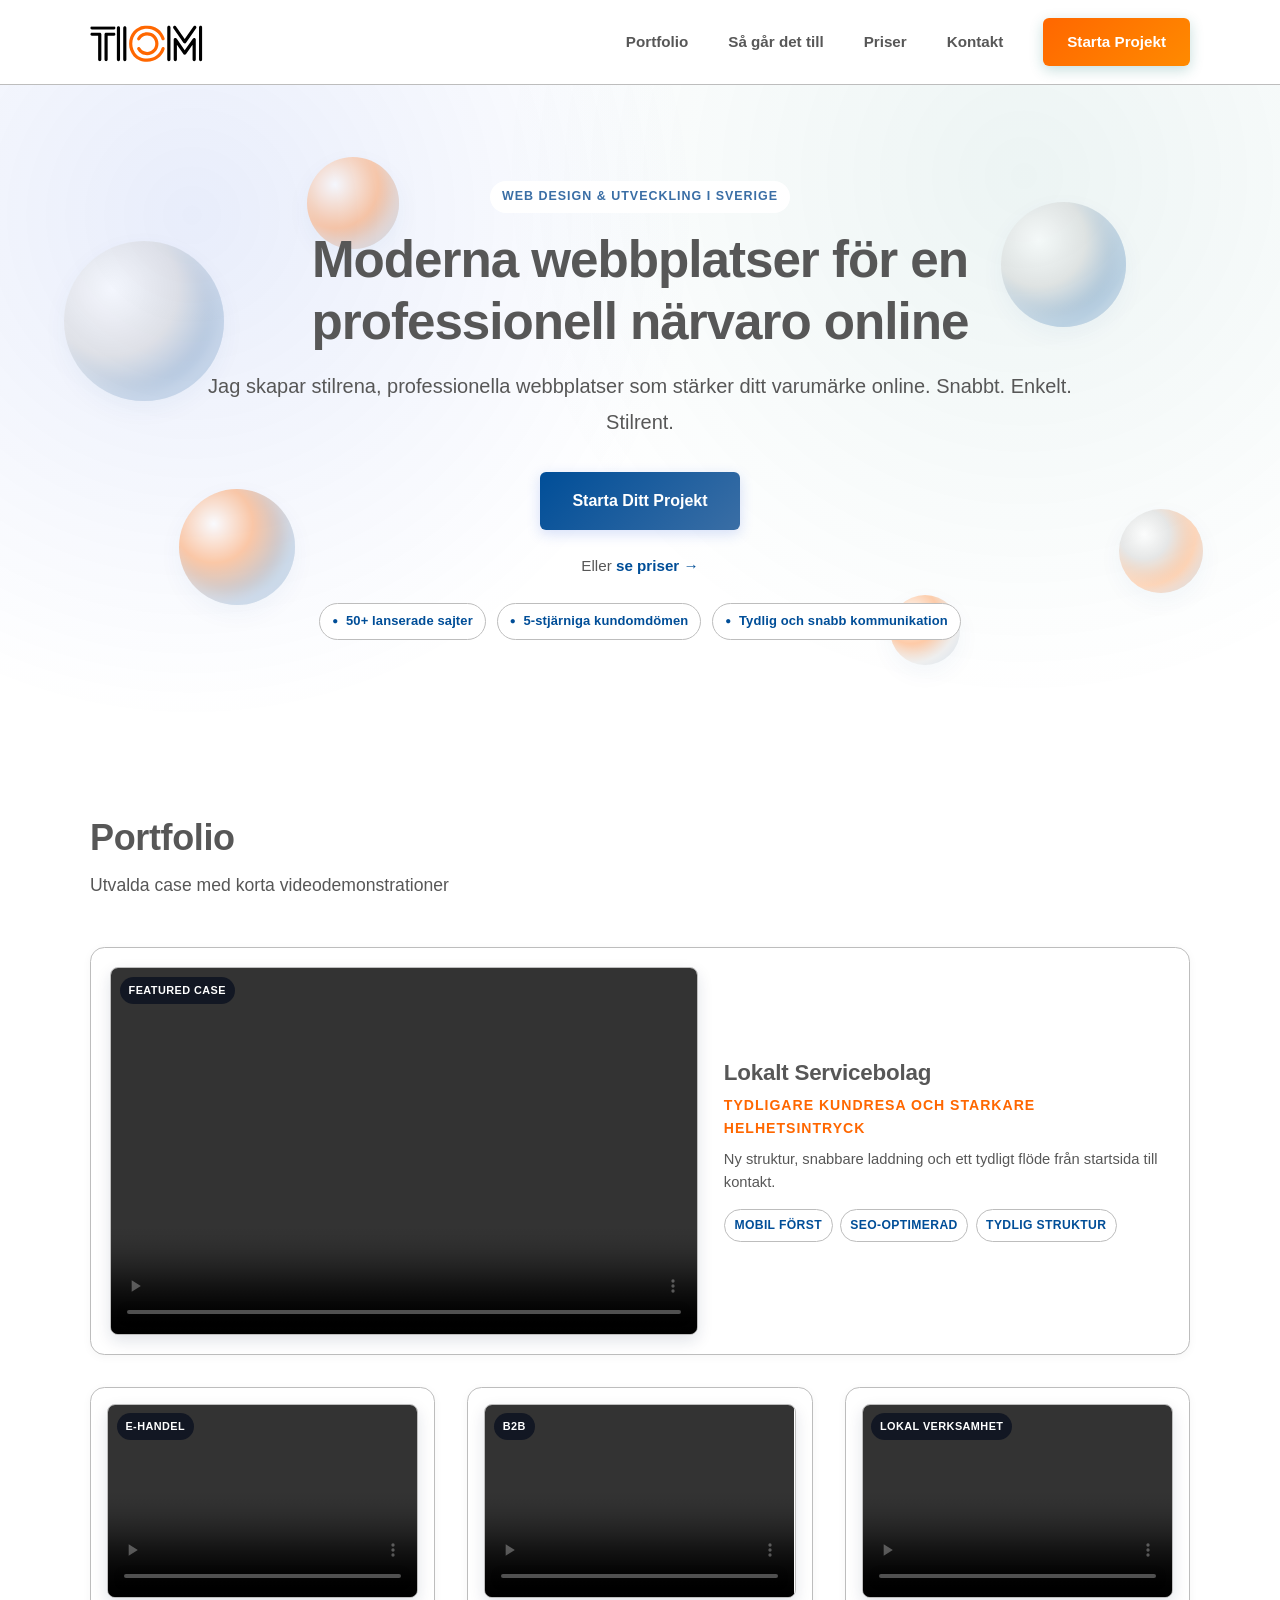
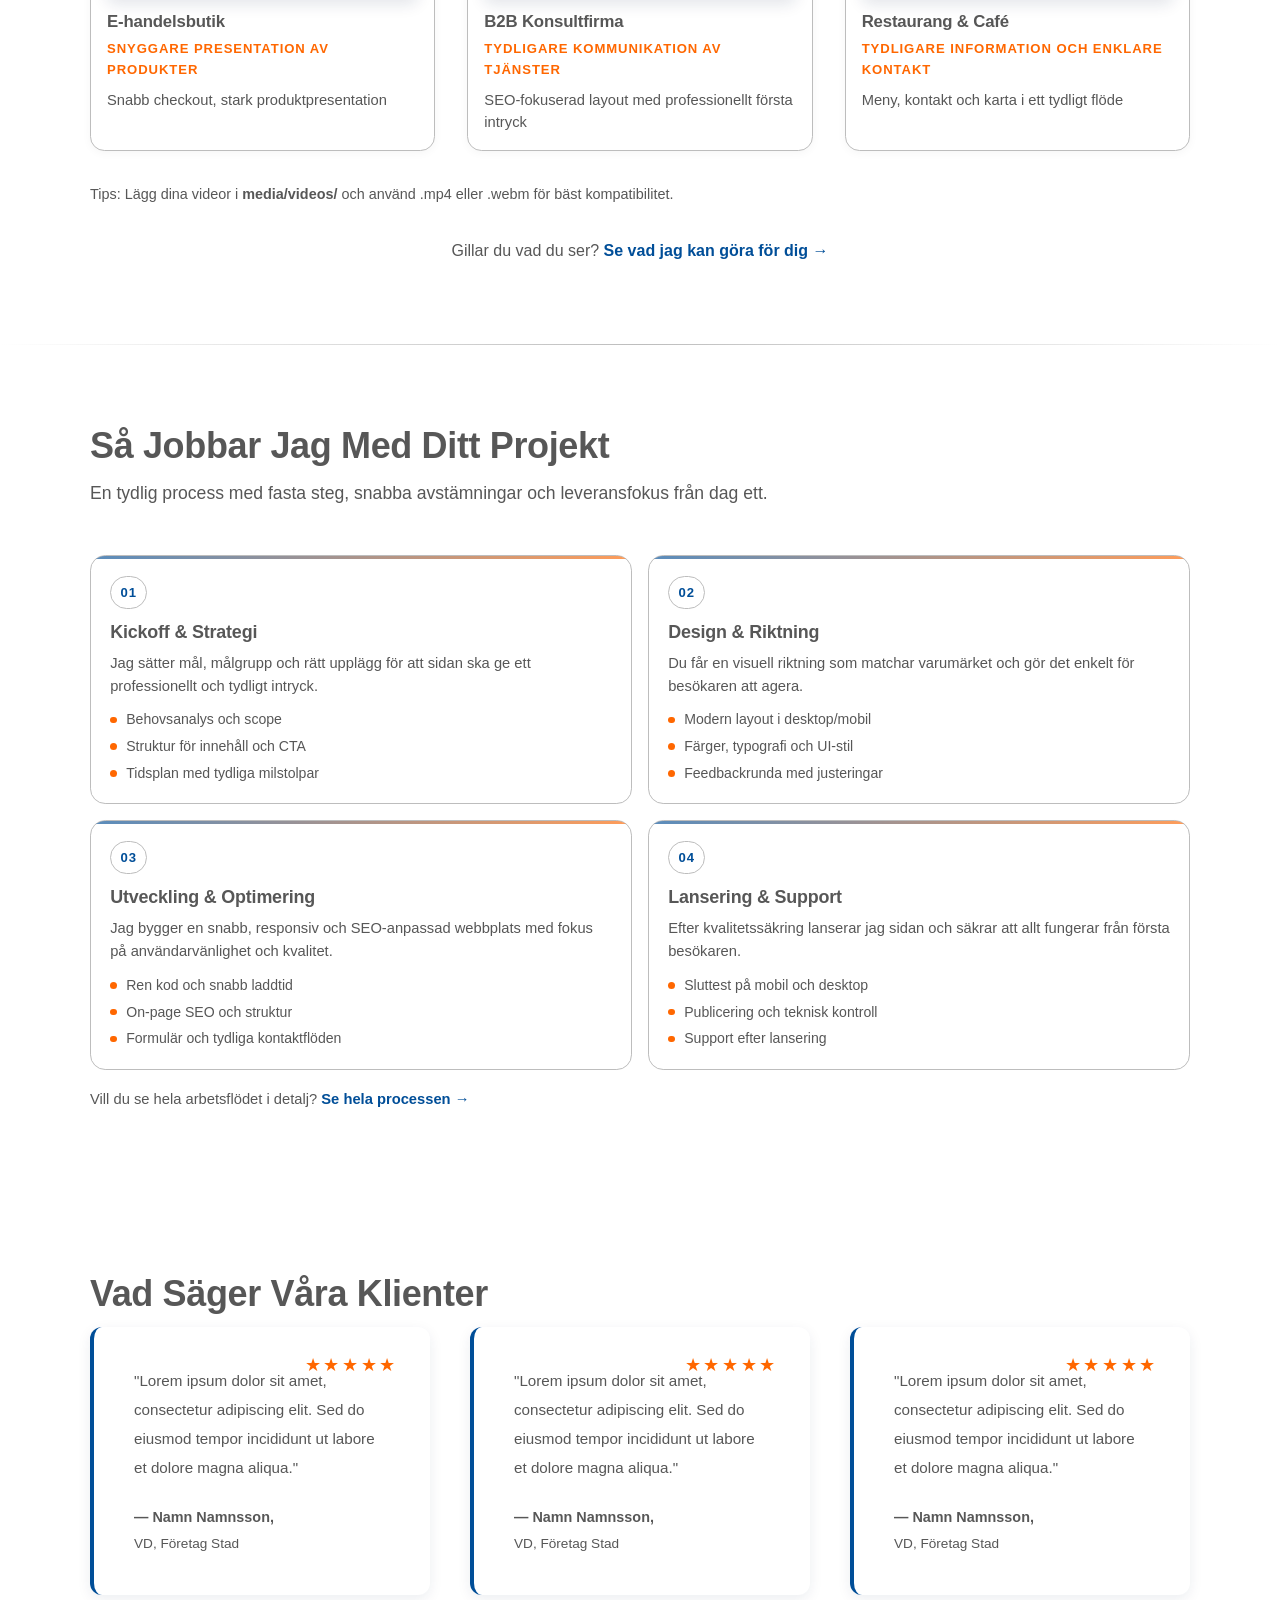
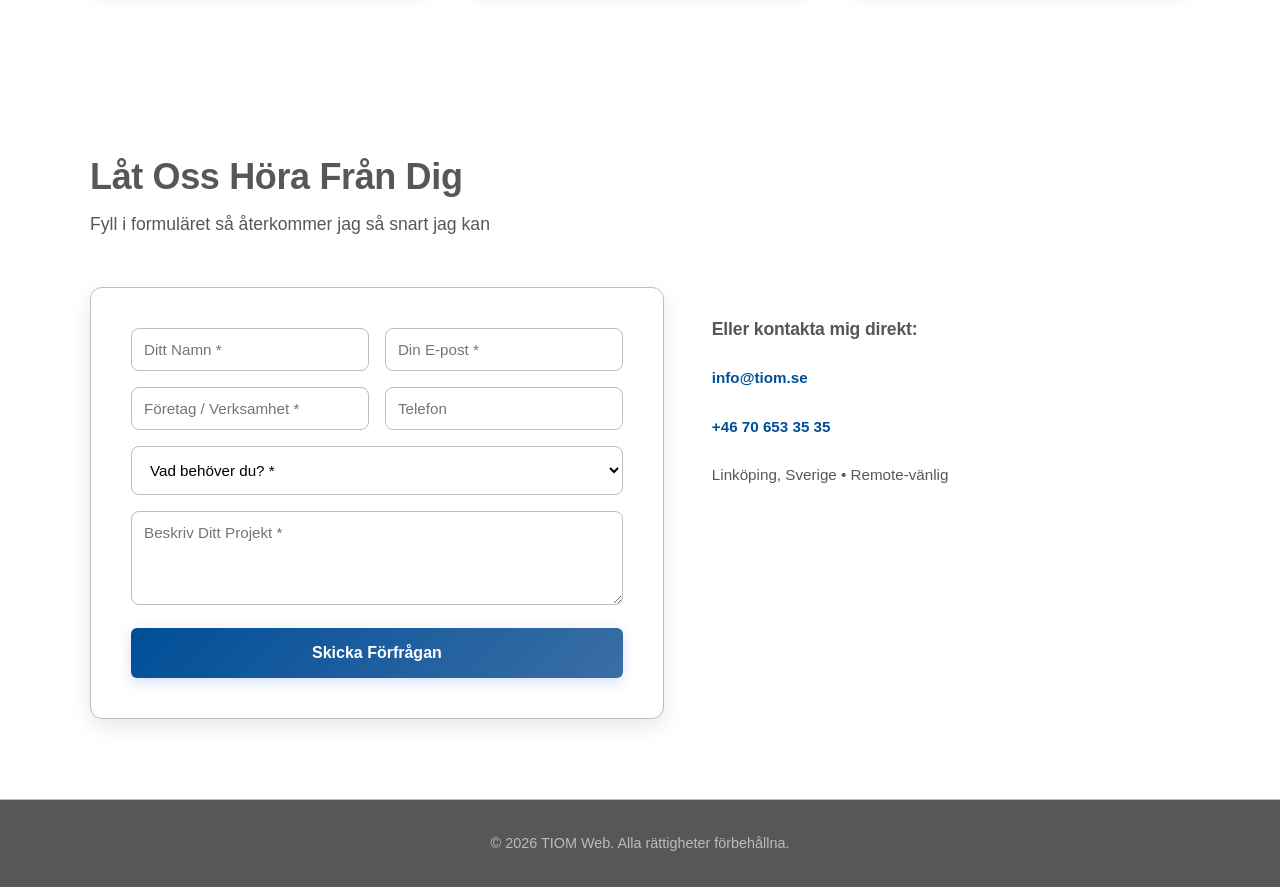
==== index.html @ c9fc3bb8 "Added favicon and bug fix" ====
<!DOCTYPE html>
<html lang="sv">
<head>
    <meta charset="UTF-8">
    <meta name="viewport" content="width=device-width, initial-scale=1.0">
    <meta http-equiv="X-UA-Compatible" content="ie=edge">
    <meta http-equiv="Content-Security-Policy" content="default-src 'self'; script-src 'self' 'unsafe-inline'; style-src 'self' 'unsafe-inline'; img-src 'self' data: https:; font-src 'self' data:; connect-src 'self'; frame-ancestors 'none'; base-uri 'self'; form-action 'self';">
    <meta name="referrer" content="strict-origin-when-cross-origin">
    <meta name="format-detection" content="telephone=no">
    <title>TIOM Webutveckling</title>
    <meta name="description" content="Jag skapar moderna webbplatser som ger ditt företag en snygg och professionell närvaro online. Från design till lansering - snabbt och professionellt.">
    <meta name="theme-color" content="#2563eb">
    <link rel="icon" type="image/png" href="media/images/TIOM Favicon 64x64.png">
    <link rel="stylesheet" href="css/style.css">
</head>
<body>
    <!-- Navigation --> 
    <nav class="navbar">
        <div class="nav-container">
            <a href="index.html" class="nav-logo"><img src="media/images/TIOM Black.svg" alt="TIOM Web - Hem"></a>
            <div class="nav-links">
                <a href="#projects" class="nav-link">Portfolio</a>
                <a href="/process" class="nav-link">Så går det till</a>
                <a href="/pricing" class="nav-link">Priser</a>
                <a href="#contact" class="nav-link">Kontakt</a>
                <a href="#contact" class="nav-cta">Starta Projekt</a>
            </div>
        </div>
    </nav>

    <!-- Hero Section -->
    <section class="hero">
        <div class="hero-bubbles" aria-hidden="true">
            <span class="hero-bubble hero-bubble-1"></span>
            <span class="hero-bubble hero-bubble-2"></span>
            <span class="hero-bubble hero-bubble-3"></span>
            <span class="hero-bubble hero-bubble-4"></span>
            <span class="hero-bubble hero-bubble-5"></span>
            <span class="hero-bubble hero-bubble-6"></span>
        </div>  
        <div class="hero-content">
            <p class="hero-eyebrow">Web Design & Utveckling i Sverige</p>
            <h1 class="hero-title">Moderna webbplatser för en professionell närvaro online</h1>
            <p class="hero-subtitle">Jag skapar stilrena, professionella webbplatser som stärker ditt varumärke online. Snabbt. Enkelt. Stilrent.</p>
            <a href="#contact" class="btn btn-primary btn-large">Starta Ditt Projekt</a>
            <p class="hero-cta-text">Eller <a href="/pricing" class="link-inline">se priser →</a></p>

            <div class="hero-trust" aria-label="Snabba nyckelfördelar">
                <div class="hero-trust-item">
                    <span class="hero-trust-icon" aria-hidden="true">●</span>
                    <span>50+ lanserade sajter</span>
                </div>
                <div class="hero-trust-item">
                    <span class="hero-trust-icon" aria-hidden="true">●</span>
                    <span>5-stjärniga kundomdömen</span>
                </div>
                <div class="hero-trust-item">
                    <span class="hero-trust-icon" aria-hidden="true">●</span>
                    <span>Tydlig och snabb kommunikation</span>
                </div>
            </div>
        </div>
    </section>

    <!-- Projects Section -->
    <section class="projects-section" id="projects">
        <div class="container">
            <h2 class="section-heading">Portfolio</h2>
            <p class="section-lead">Utvalda case med korta videodemonstrationer</p>
            
            <div class="projects-showcase">
                <article class="project-item project-item-featured">
                    <div class="project-media project-media-featured">
                        <video class="project-video" controls muted playsinline preload="metadata" loop>
                            <source src="media/videos/servicebolag-demo.mp4" type="video/mp4" />
                            <source src="media/videos/servicebolag-demo.webm" type="video/webm" />
                            Din webbläsare stöder inte video.
                        </video>
                        <span class="project-tag">Featured case</span>
                    </div>
                    <div class="project-content">
                        <h3>Lokalt Servicebolag</h3>
                        <p class="project-result">Tydligare kundresa och starkare helhetsintryck</p>
                        <p class="project-meta">Ny struktur, snabbare laddning och ett tydligt flöde från startsida till kontakt.</p>
                        <div class="project-metrics">
                            <span>Mobil först</span>
                            <span>SEO-optimerad</span>
                            <span>Tydlig struktur</span>
                        </div>
                    </div>
                </article>

                <article class="project-item">
                    <div class="project-media">
                        <video class="project-video" controls muted playsinline preload="metadata">
                            <source src="media/videos/ehandel-demo.mp4" type="video/mp4" />
                            <source src="media/videos/ehandel-demo.webm" type="video/webm" />
                            Din webbläsare stöder inte video.
                        </video>
                        <span class="project-tag">E-handel</span>
                    </div>
                    <h3>E-handelsbutik</h3>
                    <p class="project-result">Snyggare presentation av produkter</p>
                    <p class="project-meta">Snabb checkout, stark produktpresentation</p>
                </article>

                <article class="project-item">
                    <div class="project-media">
                        <video class="project-video" controls muted playsinline preload="metadata">
                            <source src="media/videos/konsult-demo.mp4" type="video/mp4" />
                            <source src="media/videos/konsult-demo.webm" type="video/webm" />
                            Din webbläsare stöder inte video.
                        </video>
                        <span class="project-tag">B2B</span>
                    </div>
                    <h3>B2B Konsultfirma</h3>
                    <p class="project-result">Tydligare kommunikation av tjänster</p>
                    <p class="project-meta">SEO-fokuserad layout med professionellt första intryck</p>
                </article>

                <article class="project-item">
                    <div class="project-media">
                        <video class="project-video" controls muted playsinline preload="metadata">
                            <source src="media/videos/restaurang-demo.mp4" type="video/mp4" />
                            <source src="media/videos/restaurang-demo.webm" type="video/webm" />
                            Din webbläsare stöder inte video.
                        </video>
                        <span class="project-tag">Lokal verksamhet</span>
                    </div>
                    <h3>Restaurang & Café</h3>
                    <p class="project-result">Tydligare information och enklare kontakt</p>
                    <p class="project-meta">Meny, kontakt och karta i ett tydligt flöde</p>
                </article>
            </div>

            <p class="projects-help">Tips: Lägg dina videor i <strong>media/videos/</strong> och använd .mp4 eller .webm för bäst kompatibilitet.</p>
            
            <p class="projects-cta">Gillar du vad du ser? <a href="#contact" class="link-bold">Se vad jag kan göra för dig →</a></p>
        </div>
    </section>

    <!-- Process Section -->
    <section class="process-section" id="process">
        <div class="container">
            <div class="process-header">
                <h2 class="section-heading">Så Jobbar Jag Med Ditt Projekt</h2>
                <p class="section-lead">En tydlig process med fasta steg, snabba avstämningar och leveransfokus från dag ett.</p>
            </div>

            <div class="process-items">
                <article class="process-item">
                    <div class="process-top">
                        <div class="process-number">01</div>
                    </div>
                    <h3>Kickoff & Strategi</h3>
                    <p>Jag sätter mål, målgrupp och rätt upplägg för att sidan ska ge ett professionellt och tydligt intryck.</p>
                    <ul class="process-list">
                        <li>Behovsanalys och scope</li>
                        <li>Struktur för innehåll och CTA</li>
                        <li>Tidsplan med tydliga milstolpar</li>
                    </ul>
                </article>

                <article class="process-item">
                    <div class="process-top">
                        <div class="process-number">02</div>
                    </div>
                    <h3>Design & Riktning</h3>
                    <p>Du får en visuell riktning som matchar varumärket och gör det enkelt för besökaren att agera.</p>
                    <ul class="process-list">
                        <li>Modern layout i desktop/mobil</li>
                        <li>Färger, typografi och UI-stil</li>
                        <li>Feedbackrunda med justeringar</li>
                    </ul>
                </article>

                <article class="process-item">
                    <div class="process-top">
                        <div class="process-number">03</div>
                    </div>
                    <h3>Utveckling & Optimering</h3>
                    <p>Jag bygger en snabb, responsiv och SEO-anpassad webbplats med fokus på användarvänlighet och kvalitet.</p>
                    <ul class="process-list">
                        <li>Ren kod och snabb laddtid</li>
                        <li>On-page SEO och struktur</li>
                        <li>Formulär och tydliga kontaktflöden</li>
                    </ul>
                </article>

                <article class="process-item">
                    <div class="process-top">
                        <div class="process-number">04</div>
                    </div>
                    <h3>Lansering & Support</h3>
                    <p>Efter kvalitetssäkring lanserar jag sidan och säkrar att allt fungerar från första besökaren.</p>
                    <ul class="process-list">
                        <li>Sluttest på mobil och desktop</li>
                        <li>Publicering och teknisk kontroll</li>
                        <li>Support efter lansering</li>
                    </ul>
                </article>
            </div>

            <p class="process-footnote">Vill du se hela arbetsflödet i detalj? <a href="/process" class="link-inline">Se hela processen →</a></p>
        </div>
    </section>

    <!-- Testimonials Section -->
    <section class="testimonials-section">
        <div class="container">
            <h2 class="section-heading">Vad Säger Våra Klienter</h2>
            
            <div class="testimonials-showcase">
                <blockquote class="testimonial">
                    <p>"Lorem ipsum dolor sit amet, consectetur adipiscing elit. Sed do eiusmod tempor incididunt ut labore et dolore magna aliqua."</p>
                    <footer>— Namn Namnsson, <span>VD, Företag Stad</span></footer>
                </blockquote>

                <blockquote class="testimonial">
                    <p>"Lorem ipsum dolor sit amet, consectetur adipiscing elit. Sed do eiusmod tempor incididunt ut labore et dolore magna aliqua."</p>
                    <footer>— Namn Namnsson, <span>VD, Företag Stad</span></footer>
                </blockquote>

                <blockquote class="testimonial">
                    <p>"Lorem ipsum dolor sit amet, consectetur adipiscing elit. Sed do eiusmod tempor incididunt ut labore et dolore magna aliqua."</p>
                    <footer>— Namn Namnsson, <span>VD, Företag Stad</span></footer>
                </blockquote>
            </div>
        </div>
    </section>

    <!-- Contact Section -->
    <section class="contact-section" id="contact">
        <div class="container">
            <h2 class="section-heading">Låt Oss Höra Från Dig</h2>
            <p class="section-lead">Fyll i formuläret så återkommer jag så snart jag kan</p>
            
            <div class="contact-wrapper">
                <form class="contact-form" id="contact-form">
                    <div class="form-row">
                        <div class="form-group">
                            <input type="text" placeholder="Ditt Namn *" name="name" required>
                        </div>
                        <div class="form-group">
                            <input type="email" placeholder="Din E-post *" name="email" required>
                        </div>
                    </div>
                    
                    <div class="form-row">
                        <div class="form-group">
                            <input type="text" placeholder="Företag / Verksamhet *" name="company" required>
                        </div>
                        <div class="form-group">
                            <input type="tel" placeholder="Telefon" name="phone">
                        </div>
                    </div>
                    
                    <div class="form-group">
                        <select name="project-type" required>
                            <option value="">Vad behöver du? *</option>
                            <option value="ny-webbplats">Ny Webbplats</option>
                            <option value="e-handel">E-handelbutik</option>
                            <option value="omdesign">Omdesign av befintlig site</option>
                            <option value="annat">Annat</option>
                        </select>
                    </div>
                    
                    <div class="form-group">
                        <textarea placeholder="Beskriv Ditt Projekt *" name="message" rows="4" required></textarea>
                    </div>
                    
                    <button type="submit" class="btn btn-primary btn-block">Skicka Förfrågan</button>
                </form>

                <div class="contact-info">
                    <h3>Eller kontakta mig direkt:</h3>
                    <p><a href="mailto:info@tiom.se">info@tiom.se</a></p>
                    <p><a href="tel:+46706533535">+46 70 653 35 35</a></p>
                    <p>Linköping, Sverige • Remote-vänlig</p>
                </div>
            </div>
        </div>
    </section>

    <!-- Footer -->
    <footer class="footer">
        <div class="container">
            <p>&copy; 2026 TIOM Web. Alla rättigheter förbehållna.</p>
        </div>
    </footer>

    <script src="js/script.js"></script>
</body>
</html>
---- css/style.css ----
/* ========================================
   TIOM Web - Stylesheet
   ======================================== */

:root {
    --color-primary: #004e98;
    --color-primary-dark: #3a6ea5;
    --color-accent: #ff6700;
    --color-text-dark: #575757;
    --color-text-light: #575757;
    --color-white: #ffffff;
    --color-bg: #ffffff;
    --color-bg-soft: #ffffff;
    --color-border: #bdbdbd;
    --font-family: Inter, -apple-system, BlinkMacSystemFont, 'Segoe UI', Roboto, sans-serif;
}

* {
    margin: 0;
    padding: 0;
    box-sizing: border-box;
}

html {
    scroll-behavior: smooth;
}

body {
    font-family: var(--font-family);
    font-size: 16px;
    line-height: 1.6;
    color: var(--color-text-dark);
    background: var(--color-bg-soft);
}

/* ========================================
   TYPOGRAPHY
   ======================================== */

h1, h2, h3, h4, h5, h6 {
    font-weight: 700;
    line-height: 1.2;
    letter-spacing: -0.01em;
}

h1 {
    font-size: clamp(2rem, 4vw, 3.5rem);
    margin-bottom: 1.25rem;
}

h2 {
    font-size: clamp(1.75rem, 3vw, 2.25rem);
}

p {
    color: var(--color-text-light);
}

a {
    color: var(--color-primary);
    text-decoration: none;
    transition: all 0.2s ease;
}

a:hover {
    text-decoration: underline;
}

.link-inline {
    color: var(--color-primary);
    font-weight: 700;
    display: inline;
    position: relative;
    padding-bottom: 2px;
}

.link-inline::after {
    content: '';
    position: absolute;
    bottom: 0;
    left: 0;
    width: 0;
    height: 2px;
    background: var(--color-primary);
    transition: width 0.3s ease;
}

.link-inline:hover::after {
    width: 100%;
}

.link-bold {
    font-weight: 800;
    color: var(--color-primary);
}

.link-bold:hover {
    color: var(--color-primary-dark);
}

/* ========================================
   LAYOUT
   ======================================== */

.container {
    width: min(1100px, 90%);
    margin: 0 auto;
}

section {
    padding: 5rem 0;
}

.section-heading {
    font-size: 2.25rem;
    margin-bottom: 0.75rem;
    color: var(--color-text-dark);
    position: relative;
    display: inline-block;
}

.section-heading::after {
    content: none;
}

.section-lead {
    font-size: 1.1rem;
    color: var(--color-text-light);
    margin-bottom: 3rem;
}

/* ========================================
   NAVBAR
   ======================================== */

.navbar {
    position: sticky;
    top: 0;
    z-index: 1000;
    background: rgba(255, 255, 255, 0.9);
    backdrop-filter: blur(8px);
    border-bottom: 1px solid var(--color-border);
    padding: 1.1rem 0;
    transition: padding 0.28s ease, box-shadow 0.28s ease, background-color 0.28s ease;
}

.nav-container {
    width: min(1100px, 90%);
    margin: 0 auto;
    display: flex;
    justify-content: space-between;
    align-items: center;
}

.nav-logo {
    display: flex;
    align-items: center;
    height: 2.5rem;
    transition: height 0.28s ease;
}

.nav-logo img {
    height: 100%;
    width: auto;
    max-width: 150px;
    object-fit: contain;
}

.nav-links {
    display: flex;
    gap: 2.5rem;
    align-items: center;
    transition: gap 0.28s ease;
}

.nav-link {
    font-size: 0.95rem;
    font-weight: 600;
    color: var(--color-text-dark);
    transition: color 0.2s ease, font-size 0.28s ease;
}

.nav-link:hover {
    color: var(--color-primary);
}

.nav-link.is-active {
    color: var(--color-primary);
    font-weight: 700;
}

.nav-cta {
    background: linear-gradient(135deg, #ff6700 0%, #ff8a00 100%);
    color: var(--color-white);
    padding: 0.75rem 1.5rem;
    border-radius: 0.375rem;
    font-weight: 700;
    font-size: 0.95rem;
    box-shadow: 0 4px 14px rgba(15, 118, 110, 0.24);
    transition: all 0.3s cubic-bezier(0.34, 1.56, 0.64, 1);
}

.navbar.is-compact {
    padding: 0.58rem 0;
    background: rgba(255, 255, 255, 0.95);
    box-shadow: 0 8px 24px rgba(0, 78, 152, 0.1);
}

.navbar.is-compact .nav-logo {
    height: 2rem;
}

.navbar.is-compact .nav-logo img {
    height: 100%;
}

.navbar.is-compact .nav-links {
    gap: 1.6rem;
}

.navbar.is-compact .nav-link {
    font-size: 0.9rem;
}

.navbar.is-compact .nav-cta {
    padding: 0.62rem 1.2rem;
    font-size: 0.88rem;
}

.nav-cta:hover {
    background: linear-gradient(135deg, #e85d00 0%, #ff6700 100%);
    transform: translateY(-2px);
    box-shadow: 0 8px 22px rgba(15, 118, 110, 0.35);
    color: var(--color-white);
}

@media (max-width: 768px) {
    .nav-links {
        display: none;
    }
}

/* ========================================
   BUTTONS - STRONG & CONVERTING
   ======================================== */

.btn {
    display: inline-block;
    padding: 1rem 2rem;
    border-radius: 0.375rem;
    font-weight: 700;
    font-size: 1rem;
    text-align: center;
    border: none;
    cursor: pointer;
    transition: all 0.3s cubic-bezier(0.34, 1.56, 0.64, 1);
    text-decoration: none;
    box-shadow: 0 4px 14px rgba(29, 78, 216, 0.18);
}

.btn-primary {
    background: linear-gradient(135deg, #004e98 0%, #3a6ea5 100%);
    color: var(--color-white);
}

.btn-primary:hover {
    background: linear-gradient(135deg, #3a6ea5 0%, #3a6ea5 100%);
    box-shadow: 0 10px 26px rgba(29, 78, 216, 0.3);
    transform: translateY(-2px);
    text-decoration: none;
}

.btn-block {
    width: 100%;
    display: block;
}

/* ========================================
   HERO
   ======================================== */

/* ========================================
   HERO SECTION - STRONGER VISUAL
   ======================================== */

.hero {
    padding: 6rem 0;
    text-align: center;
    background:
        radial-gradient(circle at 15% 20%, rgba(29, 78, 216, 0.1) 0%, transparent 42%),
        radial-gradient(circle at 80% 14%, rgba(15, 118, 110, 0.08) 0%, transparent 45%),
        linear-gradient(180deg, #ffffff 0%, #ffffff 100%);
    position: relative;
    overflow: hidden;
    isolation: isolate;
}

.hero::before {
    content: '';
    position: absolute;
    inset: 0;
    background-image:
        radial-gradient(rgba(29, 78, 216, 0.13) 0.7px, transparent 0.7px),
        radial-gradient(rgba(15, 118, 110, 0.08) 0.7px, transparent 0.7px);
    background-size: 28px 28px, 34px 34px;
    background-position: 0 0, 14px 18px;
    mask-image: radial-gradient(circle at 50% 34%, black 0%, transparent 80%);
    opacity: 0.2;
    pointer-events: none;
    z-index: -2;
}

.hero-bubbles {
    position: absolute;
    inset: 0;
    pointer-events: none;
    z-index: -1;
    will-change: transform, opacity;
    transform: translate3d(0, 0, 0);
    transition: transform 0.18s linear, opacity 0.18s linear;
}

.bubble-zone {
    position: relative;
    overflow: hidden;
    isolation: isolate;
}

.bubble-zone > .container {
    position: relative;
    z-index: 1;
}

.bubble-zone .hero-bubbles {
    z-index: 0;
}

.bubble-zone .hero-bubble {
    opacity: 0.24;
}

.bubble-zone .hero-bubble-1 {
    width: 92px;
    height: 92px;
    left: 7%;
    top: 14%;
}

.bubble-zone .hero-bubble-2 {
    width: 62px;
    height: 62px;
    left: 24%;
    top: 9%;
}

.bubble-zone .hero-bubble-3 {
    width: 88px;
    height: 88px;
    right: 9%;
    top: 16%;
}

.bubble-zone .hero-bubble-4 {
    width: 58px;
    height: 58px;
    right: 21%;
    top: 44%;
    bottom: auto;
}

.bubble-zone .hero-bubble-5 {
    display: none;
}

.bubble-zone .hero-bubble-6 {
    width: 60px;
    height: 60px;
    right: 6%;
    top: 58%;
    bottom: auto;
}

.hero-bubble {
    position: absolute;
    border-radius: 999px;
    opacity: 0.34;
    filter: blur(0.2px);
    box-shadow: inset -9px -10px 14px rgba(255, 255, 255, 0.35), 0 8px 24px rgba(0, 78, 152, 0.14);
}

.hero-bubble-1 {
    width: 160px;
    height: 160px;
    left: 5%;
    top: 24%;
    background: radial-gradient(circle at 30% 30%, #ffffff 0%, #bdbdbd 42%, #3a6ea5 70%, #004e98 100%);
    animation: heroBubbleFloatA 18s ease-in-out infinite;
    animation-delay: -2s;
}

.hero-bubble-2 {
    width: 92px;
    height: 92px;
    left: 24%;
    top: 11%;
    background: radial-gradient(circle at 30% 30%, #ffffff 0%, #ff6700 48%, #3a6ea5 100%);
    animation: heroBubbleFloatB 13s ease-in-out infinite alternate;
    animation-delay: -6s;
}

.hero-bubble-3 {
    width: 125px;
    height: 125px;
    right: 12%;
    top: 18%;
    background: radial-gradient(circle at 30% 30%, #ffffff 0%, #bdbdbd 38%, #004e98 72%, #3a6ea5 100%);
    animation: heroBubbleFloatC 16s ease-in-out infinite;
    animation-delay: -4s;
}

.hero-bubble-4 {
    width: 70px;
    height: 70px;
    right: 25%;
    bottom: 11%;
    background: radial-gradient(circle at 30% 30%, #ffffff 0%, #ff6700 40%, #bdbdbd 68%, #3a6ea5 100%);
    animation: heroBubbleFloatD 15s ease-in-out infinite;
    animation-delay: -9s;
}

.hero-bubble-5 {
    width: 116px;
    height: 116px;
    left: 14%;
    top: 62%;
    background: radial-gradient(circle at 30% 30%, #ffffff 0%, #ff6700 34%, #3a6ea5 72%, #004e98 100%);
    animation: heroBubbleFloatC 17s ease-in-out infinite;
    animation-delay: -7s;
}

.hero-bubble-6 {
    width: 84px;
    height: 84px;
    right: 6%;
    bottom: 22%;
    background: radial-gradient(circle at 30% 30%, #ffffff 0%, #bdbdbd 30%, #ff6700 62%, #3a6ea5 100%);
    animation: heroBubbleFloatB 14s ease-in-out infinite;
    animation-delay: -11s;
}

@keyframes heroBubbleFloatA {
    0% { transform: translate3d(0, 0, 0) scale(1); }
    33% { transform: translate3d(20px, -14px, 0) scale(1.05); }
    66% { transform: translate3d(-10px, 10px, 0) scale(0.97); }
    100% { transform: translate3d(0, 0, 0) scale(1); }
}

@keyframes heroBubbleFloatB {
    0% { transform: translate3d(0, 0, 0) scale(1); }
    25% { transform: translate3d(-12px, 8px, 0) scale(1.04); }
    75% { transform: translate3d(14px, -12px, 0) scale(0.96); }
    100% { transform: translate3d(-4px, 6px, 0) scale(1.02); }
}

@keyframes heroBubbleFloatC {
    0% { transform: translate3d(0, 0, 0) scale(1); }
    40% { transform: translate3d(-18px, -10px, 0) scale(1.04); }
    70% { transform: translate3d(9px, 14px, 0) scale(0.98); }
    100% { transform: translate3d(0, 0, 0) scale(1); }
}

@keyframes heroBubbleFloatD {
    0% { transform: translate3d(0, 0, 0) scale(1); }
    35% { transform: translate3d(8px, -16px, 0) scale(1.06); }
    65% { transform: translate3d(-12px, 10px, 0) scale(0.95); }
    100% { transform: translate3d(0, 0, 0) scale(1); }
}

@media (prefers-reduced-motion: reduce) {
    .hero-bubble {
        animation: none;
    }
}

.hero-eyebrow {
    display: inline-block;
    margin-bottom: 1rem;
    background: #ffffff;
    color: #3a6ea5;
    font-weight: 700;
    font-size: 0.78rem;
    text-transform: uppercase;
    letter-spacing: 0.08em;
    padding: 0.4rem 0.75rem;
    border-radius: 999px;
}

.hero-content {
    width: min(900px, 90%);
    margin: 0 auto;
    position: relative;
    z-index: 1;
}

.hero-title {
    color: var(--color-text-dark);
    margin-bottom: 1rem;
    font-weight: 800;
    letter-spacing: -0.02em;
}

.hero-subtitle {
    font-size: 1.25rem;
    color: var(--color-text-light);
    margin-bottom: 2rem;
    line-height: 1.8;
}

.hero-cta-text {
    margin-top: 1.5rem;
    font-size: 0.95rem;
    color: var(--color-text-light);
}

.hero-trust {
    margin-top: 1.55rem;
    display: flex;
    justify-content: center;
    flex-wrap: wrap;
    gap: 0.7rem;
}

.hero-trust-item {
    display: inline-flex;
    align-items: center;
    gap: 0.48rem;
    background: #ffffff;
    border: 1px solid #bdbdbd;
    color: #004e98;
    font-size: 0.81rem;
    font-weight: 600;
    letter-spacing: 0.01em;
    padding: 0.44rem 0.74rem;
    border-radius: 999px;
}

.hero-trust-icon {
    color: #004e98;
    font-size: 0.62rem;
    line-height: 1;
}

/* ========================================
   STATS SECTION - CREDIBILITY
   ======================================== */

.stats-section {
    padding: 2.4rem 0;
    background: #ffffff;
    border-top: 1px solid var(--color-border);
    border-bottom: 1px solid var(--color-border);
}

.stats-grid {
    display: grid;
    grid-template-columns: repeat(4, minmax(0, 1fr));
    gap: 0.9rem;
}

.stat-item {
    padding: 1.1rem 1rem 1rem;
    border-radius: 0.75rem;
    border: 1px solid #bdbdbd;
    background: #ffffff;
    text-align: left;
    transition: all 0.25s ease;
    box-shadow: 0 2px 8px rgba(11, 18, 32, 0.04);
}

.stat-item:hover {
    transform: translateY(-2px);
    border-color: #bdbdbd;
    box-shadow: 0 8px 20px rgba(17, 36, 74, 0.08);
}

.stat-kicker {
    font-size: 0.72rem;
    text-transform: uppercase;
    letter-spacing: 0.08em;
    font-weight: 700;
    color: #575757;
    margin-bottom: 0.45rem;
}

.stat-number {
    font-size: 2.3rem;
    font-weight: 800;
    color: var(--color-primary);
    margin-bottom: 0.25rem;
    line-height: 1;
}

.stat-label {
    font-size: 0.85rem;
    color: var(--color-text-light);
    font-weight: 500;
    line-height: 1.45;
}

/* ========================================
   PROJECTS SHOWCASE - VISUAL IMPACT
   ======================================== */

.projects-section {
    padding: 5rem 0;
    background: var(--color-bg-soft);
}

.projects-showcase {
    display: grid;
    grid-template-columns: repeat(3, minmax(0, 1fr));
    gap: 2rem;
    margin-bottom: 2rem;
}

.project-item {
    text-align: left;
    transition: all 0.3s ease;
    padding: 1rem;
    border-radius: 0.9rem;
    background: var(--color-white);
    border: 1px solid var(--color-border);
    box-shadow: 0 2px 10px rgba(11, 18, 32, 0.04);
}

.project-item-featured {
    grid-column: 1 / -1;
    display: grid;
    grid-template-columns: 1.3fr 1fr;
    gap: 1.2rem;
    align-items: center;
    padding: 1.2rem;
}

.project-item:hover {
    transform: translateY(-6px);
    border-color: var(--color-primary);
    box-shadow: 0 12px 30px rgba(17, 36, 74, 0.14);
}

.project-media {
    position: relative;
    margin-bottom: 0.85rem;
}

.project-media-featured {
    margin-bottom: 0;
}

.project-video {
    display: block;
    width: 100%;
    aspect-ratio: 16 / 10;
    object-fit: cover;
    background: #ffffff;
    border-radius: 0.5rem;
    border: 1px solid #bdbdbd;
    box-shadow: 0 6px 16px rgba(17, 36, 74, 0.12);
    transition: all 0.3s ease;
}

.project-item:hover .project-video {
    box-shadow: 0 12px 26px rgba(17, 36, 74, 0.2);
}

.project-content {
    padding: 0.2rem 0.2rem 0.2rem 0.4rem;
}

.project-tag {
    position: absolute;
    top: 0.6rem;
    left: 0.6rem;
    background: rgba(11, 18, 32, 0.82);
    color: #ffffff;
    font-size: 0.68rem;
    letter-spacing: 0.04em;
    text-transform: uppercase;
    font-weight: 700;
    padding: 0.3rem 0.55rem;
    border-radius: 999px;
}

.project-item h3 {
    font-size: 1.05rem;
    margin-bottom: 0.35rem;
    color: var(--color-text-dark);
}

.project-item-featured h3 {
    font-size: 1.4rem;
    margin-bottom: 0.45rem;
}

.project-result {
    color: #ff6700;
    font-size: 0.82rem;
    font-weight: 700;
    text-transform: uppercase;
    letter-spacing: 0.07em;
    margin-bottom: 0.55rem;
}

.project-item-featured .project-result {
    font-size: 0.88rem;
}

.project-meta {
    color: var(--color-text-light);
    font-size: 0.92rem;
    line-height: 1.55;
}

.project-metrics {
    margin-top: 0.95rem;
    display: flex;
    flex-wrap: wrap;
    gap: 0.45rem;
}

.project-metrics span {
    font-size: 0.76rem;
    font-weight: 700;
    letter-spacing: 0.03em;
    text-transform: uppercase;
    color: #004e98;
    background: #ffffff;
    border: 1px solid #bdbdbd;
    border-radius: 999px;
    padding: 0.35rem 0.6rem;
}

.projects-help {
    margin-top: 1rem;
    font-size: 0.9rem;
    color: var(--color-text-light);
}

.projects-cta {
    text-align: center;
    color: var(--color-text-light);
    margin-top: 2rem;
}

/* ========================================
   PRICING PAGE
   ======================================== */

.pricing-hero {
    padding: 5rem 0 2.5rem;
    background: linear-gradient(180deg, #ffffff 0%, #ffffff 100%);
    position: relative;
    overflow: hidden;
    isolation: isolate;
}

.pricing-hero-content {
    max-width: 760px;
}

.pricing-note {
    margin-top: 0.9rem;
    font-size: 0.88rem;
    color: #575757;
}

.pricing-section {
    padding: 3rem 0 4rem;
    background: var(--color-bg-soft);
}

.pricing-grid {
    display: grid;
    grid-template-columns: repeat(3, minmax(0, 1fr));
    gap: 1rem;
}

.pricing-clarity {
    margin-top: 1.2rem;
    padding: 1.15rem 1.2rem;
    border: 1px solid #bdbdbd;
    border-left: 4px solid #ff6700;
    border-radius: 0.95rem;
    background: #ffffff;
    box-shadow: 0 8px 22px rgba(0, 78, 152, 0.08);
    transition: transform 0.25s ease, box-shadow 0.25s ease;
}

.pricing-clarity:hover {
    transform: translateY(-2px);
    box-shadow: 0 14px 28px rgba(0, 78, 152, 0.12);
}

.pricing-clarity-tags {
    display: flex;
    flex-wrap: wrap;
    gap: 0.45rem;
    margin-bottom: 0.55rem;
}

.pricing-clarity-tags span {
    font-size: 0.74rem;
    font-weight: 700;
    letter-spacing: 0.06em;
    text-transform: uppercase;
    color: #004e98;
    background: #ffffff;
    border: 1px solid #bdbdbd;
    border-radius: 999px;
    padding: 0.26rem 0.52rem;
}

.pricing-clarity h2 {
    font-size: 1.08rem;
    color: var(--color-text-dark);
    margin-bottom: 0.48rem;
    line-height: 1.35;
}

.pricing-clarity p {
    font-size: 0.92rem;
    line-height: 1.62;
    color: var(--color-text-light);
}

.pricing-clarity p + p {
    margin-top: 0.52rem;
}

.hosting-offer {
    margin-top: 0.9rem;
    padding: 1.05rem 1.15rem;
    border: 1px solid #bdbdbd;
    border-radius: 0.95rem;
    background: #ffffff;
    box-shadow: 0 6px 18px rgba(0, 78, 152, 0.07);
}

.hosting-offer-top {
    display: flex;
    justify-content: space-between;
    align-items: center;
    gap: 0.6rem;
    margin-bottom: 0.45rem;
}

.hosting-offer h2 {
    font-size: 1.06rem;
    color: var(--color-text-dark);
    margin-bottom: 0.45rem;
}

.hosting-offer p {
    font-size: 0.9rem;
    line-height: 1.6;
    color: var(--color-text-light);
}

.hosting-list {
    margin-top: 0.55rem;
    list-style: none;
    display: grid;
    gap: 0.35rem;
}

.hosting-list li {
    position: relative;
    padding-left: 1rem;
    font-size: 0.88rem;
    color: var(--color-text-light);
}

.hosting-list li::before {
    content: '';
    position: absolute;
    left: 0;
    top: 0.42rem;
    width: 0.42rem;
    height: 0.42rem;
    border-radius: 999px;
    background: #ff6700;
}

.template-offer-section {
    padding: 2.3rem 0 1rem;
    background: #ffffff;
}

.template-offer-grid {
    display: grid;
    grid-template-columns: 1.05fr 1fr;
    gap: 1rem;
    align-items: stretch;
}

.template-offer-card {
    background: linear-gradient(180deg, #ffffff 0%, #ffffff 100%);
    border: 1px solid #bdbdbd;
    border-radius: 0.9rem;
    padding: 1.25rem;
    box-shadow: 0 4px 14px rgba(11, 18, 32, 0.05);
}

.template-preview {
    border: 1px solid #bdbdbd;
    border-radius: 0.9rem;
    background: #ffffff;
    padding: 1rem;
}

.template-preview-browser {
    background: #ffffff;
    border: 1px solid #bdbdbd;
    border-radius: 0.7rem;
    overflow: hidden;
    box-shadow: 0 8px 20px rgba(17, 36, 74, 0.1);
}

.template-preview-topbar {
    height: 2rem;
    border-bottom: 1px solid #bdbdbd;
    background: #ffffff;
    display: flex;
    align-items: center;
    gap: 0.35rem;
    padding: 0 0.6rem;
}

.template-preview-topbar span {
    width: 0.5rem;
    height: 0.5rem;
    border-radius: 999px;
    background: #bdbdbd;
}

.template-preview-content {
    padding: 0.75rem;
}

.template-preview-hero {
    height: 7.2rem;
    border-radius: 0.5rem;
    background: linear-gradient(135deg, #3a6ea5 0%, #004e98 100%);
    margin-bottom: 0.65rem;
}

.template-preview-cards {
    display: grid;
    grid-template-columns: repeat(3, minmax(0, 1fr));
    gap: 0.45rem;
}

.template-preview-card {
    height: 3.8rem;
    border-radius: 0.4rem;
    background: #ffffff;
    border: 1px solid #bdbdbd;
}

.template-preview-caption {
    margin-top: 0.7rem;
    font-size: 0.83rem;
    color: #575757;
}

.pricing-card {
    background: #ffffff;
    border: 1px solid var(--color-border);
    border-radius: 0.9rem;
    padding: 1.25rem;
    box-shadow: 0 4px 14px rgba(11, 18, 32, 0.05);
    display: flex;
    flex-direction: column;
}

.pricing-card .btn {
    margin-top: auto;
}

.pricing-card-featured {
    border-color: #bdbdbd;
    box-shadow: 0 14px 30px rgba(29, 78, 216, 0.15);
    transform: translateY(-3px);
}

.pricing-card-template {
    border-color: #bdbdbd;
    background: linear-gradient(180deg, #ffffff 0%, #ffffff 100%);
}

.pricing-badge {
    display: inline-block;
    font-size: 0.72rem;
    text-transform: uppercase;
    font-weight: 700;
    letter-spacing: 0.08em;
    color: #3a6ea5;
    background: #ffffff;
    border: 1px solid #bdbdbd;
    padding: 0.32rem 0.55rem;
    border-radius: 999px;
    margin-bottom: 0.55rem;
}

.pricing-tier {
    font-size: 0.78rem;
    text-transform: uppercase;
    letter-spacing: 0.08em;
    color: #575757;
    font-weight: 700;
    margin-bottom: 0.45rem;
}

.pricing-name {
    font-size: 1.28rem;
    color: var(--color-text-dark);
    margin-bottom: 0.45rem;
}

.pricing-price {
    font-size: 1.7rem;
    line-height: 1.1;
    color: var(--color-primary);
    font-weight: 800;
    margin-bottom: 0.6rem;
}

.pricing-desc {
    font-size: 0.92rem;
    color: var(--color-text-light);
    margin-bottom: 0.9rem;
}

.pricing-features {
    list-style: none;
    margin-bottom: 1rem;
}

.pricing-features li {
    font-size: 0.9rem;
    color: var(--color-text-light);
    padding: 0.34rem 0 0.34rem 1.2rem;
    position: relative;
}

.pricing-features li::before {
    content: "✓";
    position: absolute;
    left: 0;
    color: #ff6700;
    font-weight: 700;
}

.addons-section {
    padding: 4rem 0;
    background: #ffffff;
}

.addons-grid {
    display: grid;
    grid-template-columns: repeat(4, minmax(0, 1fr));
    gap: 0.8rem;
}

.addon-item {
    background: #ffffff;
    border: 1px solid #bdbdbd;
    border-radius: 0.75rem;
    padding: 1rem;
    box-shadow: 0 8px 20px rgba(0, 78, 152, 0.08);
    transition: transform 0.2s ease, box-shadow 0.2s ease, border-color 0.2s ease;
}

.addon-item:hover {
    transform: translateY(-2px);
    border-color: #3a6ea5;
    box-shadow: 0 14px 28px rgba(0, 78, 152, 0.14);
}

.addon-item h3 {
    font-size: 1rem;
    color: var(--color-text-dark);
    margin-bottom: 0.45rem;
}

.addon-desc {
    font-size: 0.88rem;
    color: var(--color-text-light);
    line-height: 1.45;
    margin-bottom: 0.65rem;
}

.addon-price {
    font-size: 0.88rem;
    color: var(--color-primary);
    font-weight: 700;
}

.faq-section {
    padding: 4rem 0;
    background: #ffffff;
}

.faq-wrap {
    max-width: 840px;
}

.faq-item {
    background: #ffffff;
    border: 1px solid var(--color-border);
    border-radius: 0.7rem;
    margin-bottom: 0.7rem;
    padding: 0.75rem 0.9rem;
}

.faq-item summary {
    cursor: pointer;
    font-weight: 700;
    color: var(--color-text-dark);
}

.faq-item p {
    margin-top: 0.6rem;
    font-size: 0.92rem;
}

.pricing-cta {
    padding: 4rem 0;
    background: #ffffff;
    text-align: center;
}

/* ========================================
   PROCESS PAGE
   ======================================== */

.flow-hero {
    padding: 5rem 0 2.6rem;
    background: linear-gradient(180deg, #ffffff 0%, #ffffff 100%);
    position: relative;
    overflow: hidden;
    isolation: isolate;
}

.flow-hero-content {
    max-width: 780px;
}

.flow-steps-section {
    padding: 2.5rem 0 4rem;
    background: #ffffff;
}

.flow-steps-grid {
    display: grid;
    gap: 1rem;
}

.flow-step-card {
    background: #ffffff;
    border: 1px solid #bdbdbd;
    border-radius: 0.95rem;
    padding: 1.2rem;
    box-shadow: 0 6px 18px rgba(11, 18, 32, 0.05);
}

.flow-step-header {
    display: grid;
    grid-template-columns: auto 1fr;
    gap: 0.9rem;
    align-items: start;
    margin-bottom: 1rem;
}

.flow-step-number {
    display: inline-flex;
    width: 2.35rem;
    height: 2.35rem;
    border-radius: 0.6rem;
    align-items: center;
    justify-content: center;
    background: #ffffff;
    color: #3a6ea5;
    font-weight: 800;
    font-size: 0.95rem;
    letter-spacing: 0.03em;
}

.flow-step-header h2 {
    font-size: 1.22rem;
    margin-bottom: 0.25rem;
    color: var(--color-text-dark);
}

.flow-step-header p {
    font-size: 0.92rem;
    color: var(--color-text-light);
}

.flow-step-columns {
    display: grid;
    grid-template-columns: repeat(2, minmax(0, 1fr));
    gap: 0.8rem;
}

.flow-col {
    border: 1px solid #bdbdbd;
    background: #ffffff;
    border-radius: 0.75rem;
    padding: 0.8rem;
}

.flow-col-client {
    border-color: #bdbdbd;
    background: #ffffff;
}

.flow-col h3 {
    font-size: 0.84rem;
    text-transform: uppercase;
    letter-spacing: 0.08em;
    margin-bottom: 0.55rem;
    color: #3a6ea5;
}

.flow-col-client h3 {
    color: #ff6700;
}

.flow-col ul {
    list-style: none;
}

.flow-col li {
    position: relative;
    padding: 0.33rem 0 0.33rem 1.1rem;
    font-size: 0.9rem;
    color: var(--color-text-light);
    line-height: 1.45;
}

.flow-col li::before {
    content: "•";
    position: absolute;
    left: 0;
    top: 0.34rem;
    color: #004e98;
    font-weight: 800;
}

.flow-col-client li::before {
    color: #ff6700;
}

.flow-summary-section {
    padding: 0 0 4rem;
    background: #ffffff;
}

.flow-summary-grid {
    display: grid;
    grid-template-columns: repeat(3, minmax(0, 1fr));
    gap: 0.8rem;
}

.flow-summary-card {
    border: 1px solid #bdbdbd;
    border-radius: 0.75rem;
    background: #ffffff;
    padding: 1rem;
}

.flow-summary-card h2 {
    font-size: 1rem;
    color: var(--color-text-dark);
    margin-bottom: 0.35rem;
}

.flow-summary-card p {
    font-size: 0.9rem;
    color: var(--color-text-light);
}

/* ========================================
   PROCESS SECTION - VISUAL HIERARCHY
   ======================================== */

.process-section {
    padding: 5rem 0;
    background: #ffffff;
    position: relative;
}

.process-section::before {
    content: '';
    position: absolute;
    top: 0;
    left: 0;
    right: 0;
    height: 1px;
    background: linear-gradient(90deg, transparent, var(--color-border), transparent);
}

.process-items {
    display: grid;
    grid-template-columns: repeat(2, minmax(0, 1fr));
    gap: 1rem;
}

.process-header {
    max-width: 760px;
    margin-bottom: 1.4rem;
}

.process-item {
    padding: 1.25rem 1.2rem;
    text-align: left;
    background: var(--color-white);
    border-radius: 0.95rem;
    border: 1px solid var(--color-border);
    transition: all 0.3s ease;
    position: relative;
    overflow: hidden;
}

.process-item::after {
    content: '';
    position: absolute;
    top: 0;
    left: 0;
    width: 100%;
    height: 3px;
    background: linear-gradient(90deg, #004e98 0%, #ff6700 100%);
    opacity: 0.65;
}

.process-item:hover {
    transform: translateY(-5px);
    border-color: var(--color-primary);
    box-shadow: 0 10px 26px rgba(17, 36, 74, 0.14);
}

.process-top {
    display: flex;
    align-items: center;
    justify-content: flex-start;
    margin-bottom: 0.8rem;
}

.process-number {
    font-size: 0.82rem;
    font-weight: 800;
    color: #004e98;
    background: #ffffff;
    border: 1px solid #bdbdbd;
    border-radius: 999px;
    letter-spacing: 0.08em;
    padding: 0.3rem 0.58rem;
    margin-bottom: 0;
}

.process-item h3 {
    font-size: 1.12rem;
    margin-bottom: 0.55rem;
    color: var(--color-text-dark);
}

.process-item p {
    color: var(--color-text-light);
    font-size: 0.92rem;
    line-height: 1.55;
    margin-bottom: 0.75rem;
}

.process-list {
    list-style: none;
    display: grid;
    gap: 0.4rem;
}

.process-list li {
    position: relative;
    padding-left: 1rem;
    font-size: 0.88rem;
    color: var(--color-text-light);
    line-height: 1.45;
}

.process-list li::before {
    content: '';
    position: absolute;
    left: 0;
    top: 0.45rem;
    width: 0.42rem;
    height: 0.42rem;
    border-radius: 999px;
    background: #ff6700;
}

.process-divider {
    display: none;
}

.process-footnote {
    margin-top: 1.15rem;
    font-size: 0.92rem;
    color: var(--color-text-light);
}

@media (max-width: 768px) {
    .process-items {
        grid-template-columns: 1fr;
    }
}

/* ========================================
   TESTIMONIALS - TRUST BUILDING
   ======================================== */

.testimonials-section {
    padding: 5rem 0;
    background: #ffffff;
}

.testimonials-showcase {
    display: grid;
    grid-template-columns: repeat(auto-fit, minmax(280px, 1fr));
    gap: 2.5rem;
}

.testimonial {
    padding: 2.5rem;
    border-left: 4px solid var(--color-primary);
    background: var(--color-white);
    border-radius: 0.75rem;
    box-shadow: 0 4px 14px rgba(17, 36, 74, 0.08);
    transition: all 0.3s ease;
    position: relative;
}

.testimonial::before {
    content: '★★★★★';
    position: absolute;
    top: 1.5rem;
    right: 2rem;
    color: #ff6700;
    font-size: 1.1rem;
    letter-spacing: 0.15em;
}

.testimonial:hover {
    transform: translateY(-4px);
    box-shadow: 0 12px 30px rgba(17, 36, 74, 0.15);
    border-left-color: #ff6700;
}

.testimonial p {
    color: var(--color-text-dark);
    margin-bottom: 1.5rem;
    line-height: 1.9;
    font-size: 0.95rem;
}

.testimonial footer {
    font-style: normal;
    font-weight: 700;
    color: var(--color-text-dark);
    font-size: 0.9rem;
}

.testimonial footer span {
    color: var(--color-text-light);
    font-weight: 500;
    display: block;
    font-size: 0.85rem;
    margin-top: 0.25rem;
}

/* ========================================
   CONTACT SECTION - CONVERSION FOCUSED
   ======================================== */

.contact-section {
    padding: 5rem 0;
    background: #ffffff;
}

.contact-wrapper {
    display: grid;
    grid-template-columns: 1.2fr 1fr;
    gap: 3rem;
    margin-top: 3rem;
}

.contact-form {
    background: var(--color-white);
    padding: 2.5rem;
    border-radius: 0.75rem;
    border: 1px solid var(--color-border);
    box-shadow: 0 8px 20px rgba(17, 36, 74, 0.1);
}

.form-row {
    display: grid;
    grid-template-columns: 1fr 1fr;
    gap: 1rem;
}

.form-group {
    margin-bottom: 1.5rem;
}

.form-group input,
.form-group select,
.form-group textarea {
    width: 100%;
    padding: 0.875rem;
    border: 1.5px solid var(--color-border);
    border-radius: 0.5rem;
    font-family: var(--font-family);
    font-size: 0.95rem;
    transition: all 0.3s ease;
    background: var(--color-white);
}

.form-group input:focus,
.form-group select:focus,
.form-group textarea:focus {
    outline: none;
    border-color: var(--color-primary);
    box-shadow: 0 0 0 4px rgba(29, 78, 216, 0.12);
    background: #ffffff;
}

.contact-info {
    padding: 2rem 0;
}
.contact-info h3 {
    font-size: 1.1rem;
    margin-bottom: 1.5rem;
    color: var(--color-text-dark);
}

.contact-info p {
    margin-bottom: 1.25rem;
    line-height: 1.9;
    font-size: 0.95rem;
}

.contact-info a {
    font-weight: 700;
    color: var(--color-primary);
    transition: all 0.2s ease;
}

.contact-info a:hover {
    color: var(--color-primary-dark);
}

@media (max-width: 900px) {
    .contact-wrapper {
        grid-template-columns: 1fr;
    }
    
    .form-row {
        grid-template-columns: 1fr;
    }
}

/* ========================================
   FOOTER
   ======================================== */

.footer {
    background: var(--color-text-dark);
    color: var(--color-white);
    padding: 2rem 0;
    text-align: center;
    border-top: 1px solid var(--color-border);
}

@media (max-width: 768px) {
    .hero-bubble {
        opacity: 0.16;
    }

    .bubble-zone .hero-bubble-1 {
        width: 72px;
        height: 72px;
        left: 6%;
        top: 12%;
    }

    .bubble-zone .hero-bubble-2 {
        width: 50px;
        height: 50px;
        left: 22%;
        top: 10%;
    }

    .bubble-zone .hero-bubble-3 {
        width: 74px;
        height: 74px;
        right: 7%;
        top: 15%;
    }

    .bubble-zone .hero-bubble-4 {
        width: 46px;
        height: 46px;
        right: 18%;
        top: 38%;
    }

    .bubble-zone .hero-bubble-5 {
        display: none;
    }

    .bubble-zone .hero-bubble-6 {
        width: 48px;
        height: 48px;
        right: 6%;
        top: 52%;
    }

    .hero-trust {
        gap: 0.45rem;
    }

    .hero-trust-item {
        font-size: 0.74rem;
        padding: 0.4rem 0.66rem;
    }
}

.footer p {
    color: rgba(255, 255, 255, 0.6);
    font-size: 0.9rem;
}

/* ========================================
   RESPONSIVE
   ======================================== */

@media (max-width: 768px) {
    section {
        padding: 3rem 0;
    }

    .flow-step-columns {
        grid-template-columns: 1fr;
    }

    .flow-summary-grid {
        grid-template-columns: 1fr;
    }

    .template-offer-grid {
        grid-template-columns: 1fr;
    }

    .template-preview-cards {
        grid-template-columns: repeat(2, minmax(0, 1fr));
    }

    .pricing-grid {
        grid-template-columns: 1fr;
        gap: 0.85rem;
    }

    .pricing-card-featured {
        transform: none;
    }

    .addons-grid {
        grid-template-columns: repeat(2, minmax(0, 1fr));
    }

    .stats-grid {
        grid-template-columns: repeat(2, minmax(0, 1fr));
        gap: 0.7rem;
    }

    .stat-item {
        padding: 0.95rem 0.85rem 0.85rem;
    }

    .stat-number {
        font-size: 2rem;
    }
    
    .hero {
        padding: 4rem 0;
    }
    
    .testimonials-showcase {
        grid-template-columns: 1fr;
    }
    
    .projects-showcase {
        grid-template-columns: 1fr;
        gap: 1.2rem;
    }

    .project-item-featured {
        grid-template-columns: 1fr;
        gap: 0.95rem;
    }
}

@media (max-width: 480px) {
    .hero-title {
        font-size: 1.75rem;
    }
    
    .hero-subtitle {
        font-size: 1rem;
    }
    
    .btn {
        padding: 0.875rem 1.5rem;
        font-size: 0.95rem;
    }
    
    .btn-large {
        padding: 1rem 1.5rem;
        font-size: 1rem;
    }

    .addons-grid {
        grid-template-columns: 1fr;
    }

    .template-preview-cards {
        grid-template-columns: 1fr;
    }

    .stats-grid {
        grid-template-columns: 1fr;
    }
}

/* ========================================
   ORDER WIZARD / MODAL
   ======================================== */

.wizard-modal {
    position: fixed;
    top: 0;
    left: 0;
    width: 100%;
    height: 100%;
    display: none;
    align-items: center;
    justify-content: center;
    z-index: 9999;
}

.wizard-modal[aria-hidden="false"] {
    display: flex;
}

.wizard-overlay {
    position: absolute;
    top: 0;
    left: 0;
    width: 100%;
    height: 100%;
    background: rgba(0, 0, 0, 0.5);
    backdrop-filter: blur(4px);
}

.wizard-container {
    position: relative;
    z-index: 10000;
    background: var(--color-white);
    border-radius: 1rem;
    box-shadow: 0 20px 60px rgba(0, 78, 152, 0.3);
    width: 90%;
    max-width: 600px;
    max-height: 90vh;
    overflow-y: auto;
    animation: slideUp 0.3s ease;
}

@keyframes slideUp {
    from {
        opacity: 0;
        transform: translateY(30px);
    }
    to {
        opacity: 1;
        transform: translateY(0);
    }
}

.wizard-header {
    display: flex;
    justify-content: space-between;
    align-items: center;
    padding: 1.5rem 2rem;
    border-bottom: 1px solid #e5e5e5;
    background: linear-gradient(135deg, #004e98 0%, #3a6ea5 100%);
    color: var(--color-white);
    border-radius: 1rem 1rem 0 0;
}

.wizard-header h2 {
    margin: 0;
    font-size: 1.5rem;
}

.wizard-close {
    background: none;
    border: none;
    font-size: 2rem;
    color: var(--color-white);
    cursor: pointer;
    padding: 0;
    width: 2rem;
    height: 2rem;
    display: flex;
    align-items: center;
    justify-content: center;
    transition: transform 0.2s ease;
}

.wizard-close:hover {
    transform: scale(1.2);
}

.wizard-step {
    display: none;
    padding: 2rem;
    animation: fadeIn 0.3s ease;
}

@keyframes fadeIn {
    from {
        opacity: 0;
    }
    to {
        opacity: 1;
    }
}

.wizard-step-title {
    margin: 0 0 0.5rem 0;
    font-size: 1.25rem;
    color: var(--color-text-dark);
}

.wizard-step-desc {
    margin-bottom: 1.5rem;
    color: var(--color-text-light);
    font-size: 0.95rem;
}

.wizard-page-types {
    display: grid;
    grid-template-columns: repeat(auto-fit, minmax(200px, 1fr));
    gap: 1rem;
    margin-bottom: 2rem;
}

.page-type-option {
    display: flex;
    flex-direction: column;
    padding: 1rem;
    border: 2px solid #e5e5e5;
    border-radius: 0.75rem;
    cursor: pointer;
    transition: all 0.2s ease;
    background: var(--color-white);
}

.page-type-option input[type="checkbox"] {
    display: none;
}

.page-type-option:hover {
    border-color: #004e98;
    background: #f0f5fa;
}

.page-type-option input[type="checkbox"]:checked + .page-type-label,
.page-type-option input[type="checkbox"]:checked ~ .page-type-label {
    color: #004e98;
    font-weight: 700;
}

.page-type-option input[type="checkbox"]:checked,
.page-type-option:has(input[type="checkbox"]:checked) {
    border-color: #004e98;
    background: #dbeafe;
}

.page-type-label {
    font-weight: 600;
    color: var(--color-text-dark);
    margin-bottom: 0.5rem;
    display: block;
}

.page-type-desc {
    font-size: 0.85rem;
    color: var(--color-text-light);
}

.wizard-summary {
    background: #f8fafb;
    border: 1px solid #e5e5e5;
    border-radius: 0.75rem;
    padding: 1.5rem;
    margin-bottom: 1.5rem;
}

.summary-item {
    margin-bottom: 1rem;
}

.summary-item:last-child {
    margin-bottom: 0;
}

.summary-label {
    font-weight: 600;
    color: var(--color-text-dark);
    margin-bottom: 0.25rem;
    font-size: 0.9rem;
}

.summary-value {
    color: #004e98;
    font-weight: 500;
}

.wizard-form {
    margin-bottom: 2rem;
}

.form-group {
    margin-bottom: 1rem;
}

.form-group label {
    display: block;
    margin-bottom: 0.5rem;
    font-weight: 600;
    color: var(--color-text-dark);
    font-size: 0.9rem;
}

.form-group input,
.form-group textarea {
    width: 100%;
    padding: 0.75rem;
    border: 1px solid #bdbdbd;
    border-radius: 0.5rem;
    font-family: inherit;
    font-size: 0.95rem;
    transition: border-color 0.2s ease, box-shadow 0.2s ease;
}

.form-group input:focus,
.form-group textarea:focus {
    outline: none;
    border-color: #004e98;
    box-shadow: 0 0 0 3px rgba(0, 78, 152, 0.1);
}

.wizard-actions {
    display: flex;
    gap: 1rem;
    justify-content: flex-end;
}

.btn-secondary {
    background: #e5e5e5;
    color: var(--color-text-dark);
}

.btn-secondary:hover {
    background: #d5d5d5;
}

.wizard-success {
    text-align: center;
    padding: 3rem 2rem !important;
}

.success-icon {
    font-size: 3rem;
    color: #10b981;
    margin-bottom: 1rem;
    animation: scaleIn 0.4s ease;
}

@keyframes scaleIn {
    from {
        transform: scale(0);
    }
    to {
        transform: scale(1);
    }
}

.wizard-success h3 {
    font-size: 1.5rem;
    color: var(--color-text-dark);
    margin-bottom: 0.5rem;
}

.wizard-success p {
    color: var(--color-text-light);
    margin-bottom: 1.5rem;
}

@media (max-width: 768px) {
    .wizard-container {
        width: 95%;
        max-width: 100%;
    }
    
    .wizard-header {
        padding: 1.25rem 1.5rem;
    }
    
    .wizard-header h2 {
        font-size: 1.25rem;
    }
    
    .wizard-step {
        padding: 1.5rem;
    }
    
    .wizard-page-types {
        grid-template-columns: 1fr;
    }
    
    .wizard-actions {
        flex-direction: column;
    }
    
    .wizard-actions .btn {
        width: 100%;
    }
}
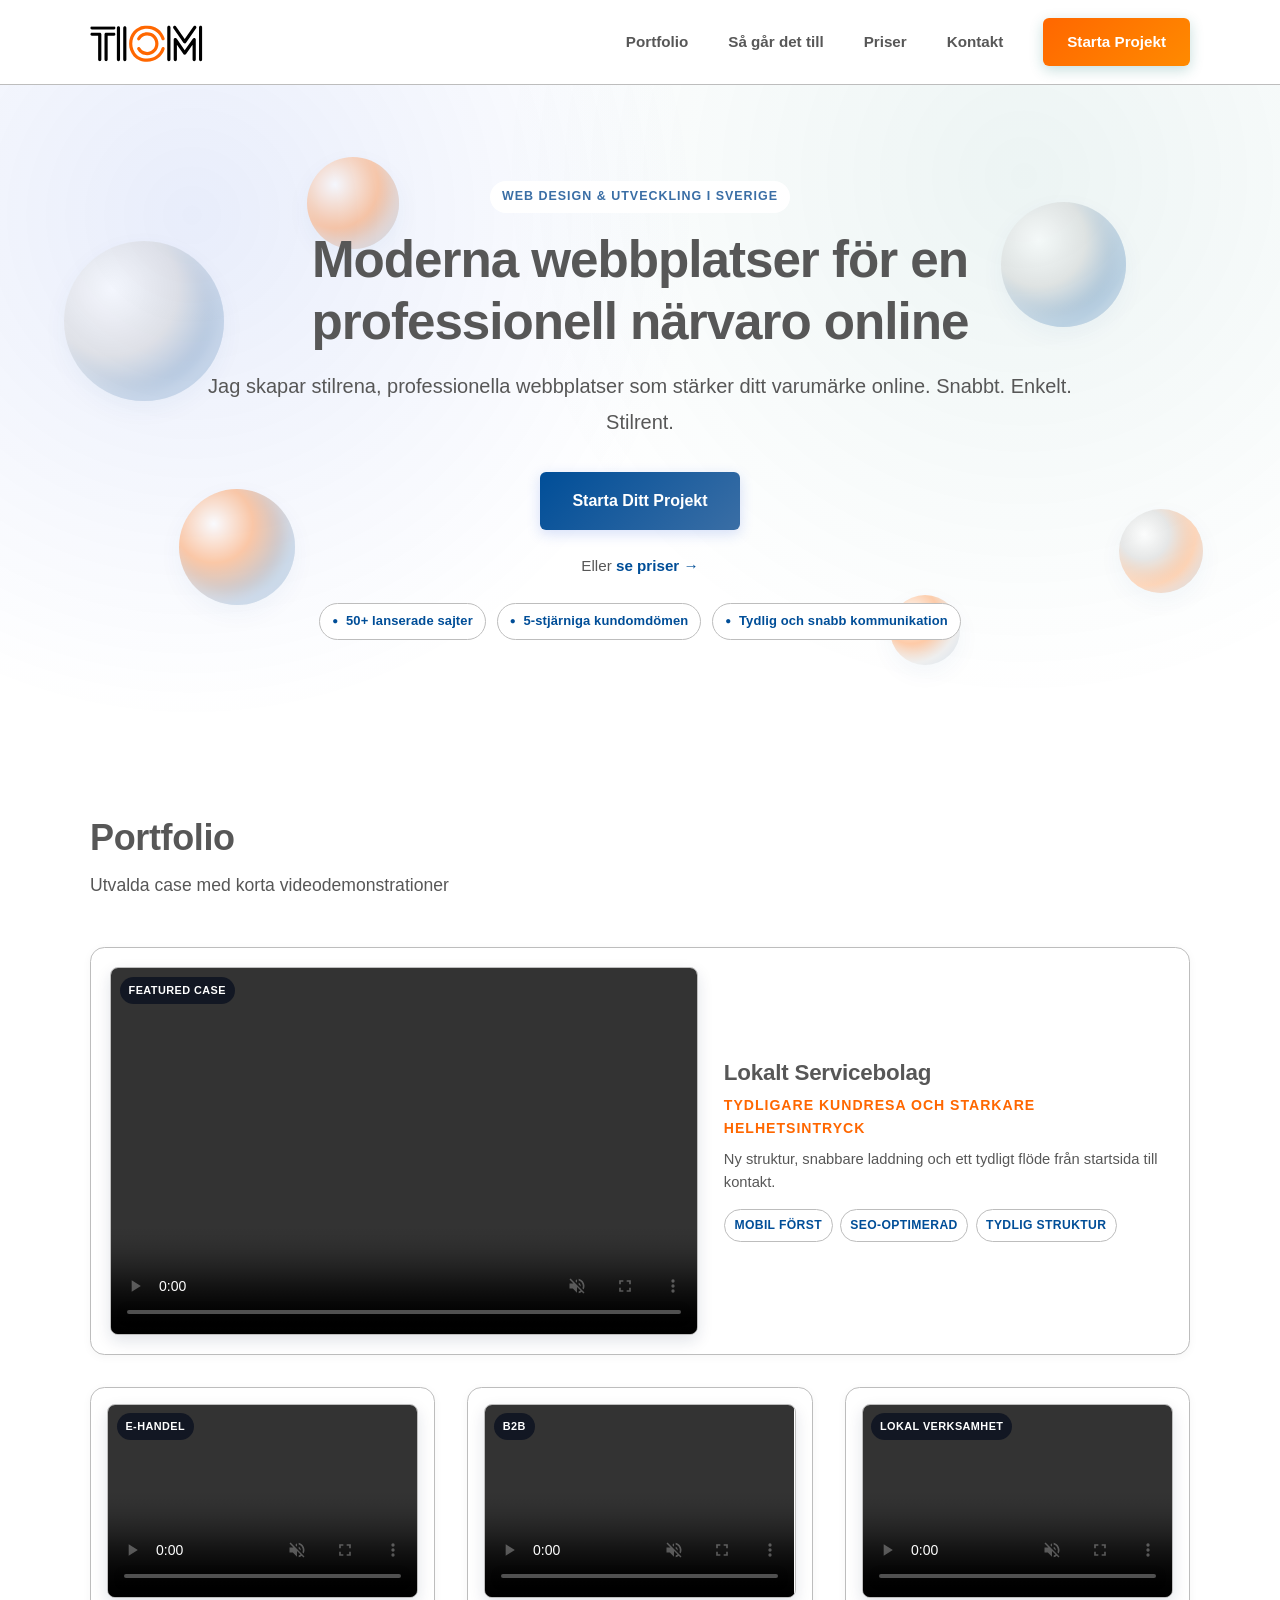
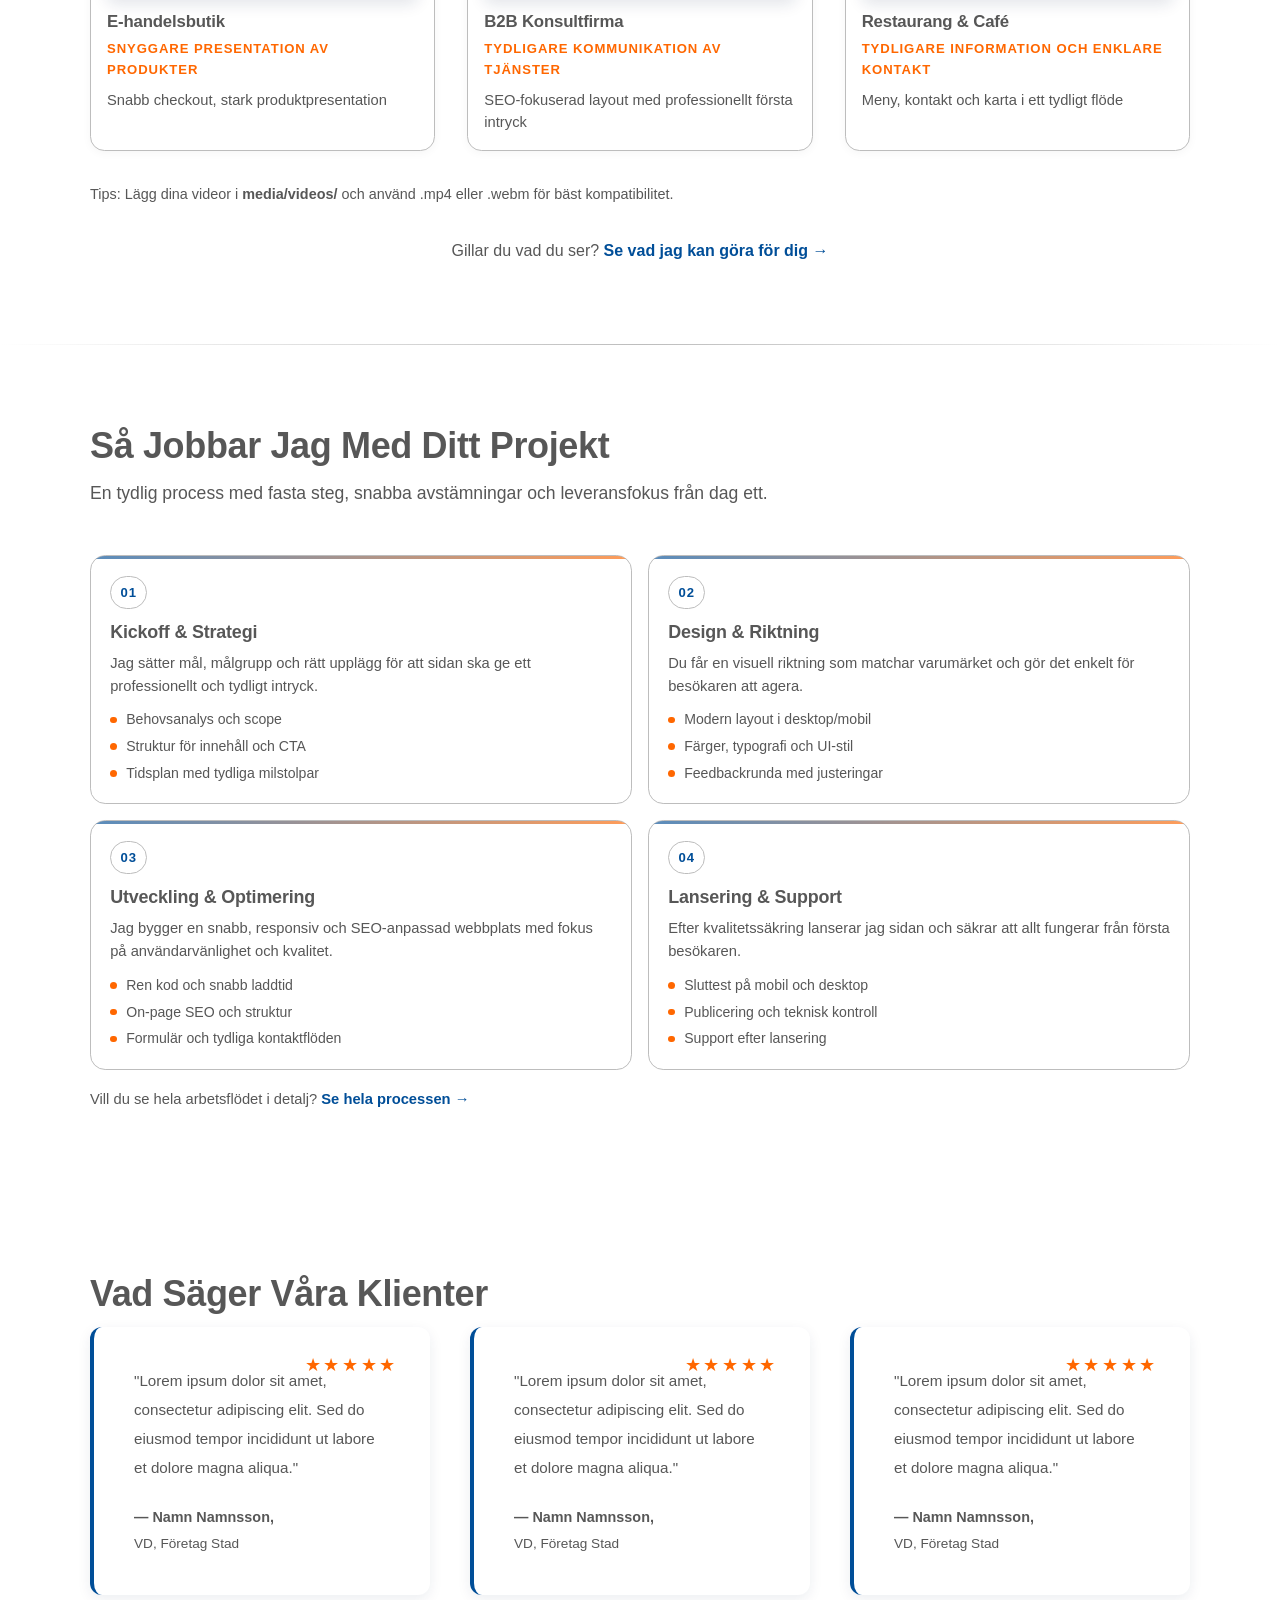
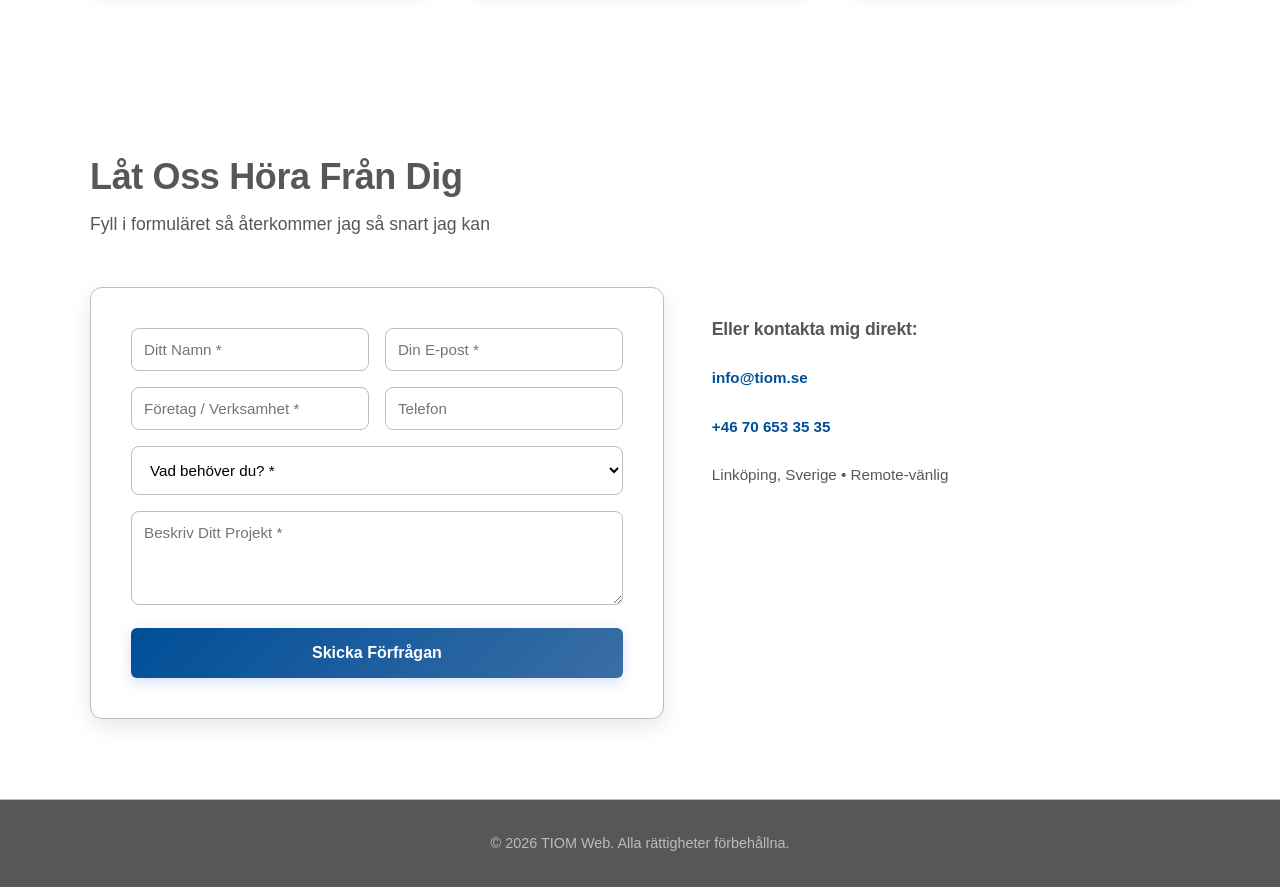
==== commit 9edfa0e8: "Preformance fix" ====
--- a/index.html
+++ b/index.html
@@ -11,7 +11,7 @@
     <meta name="description" content="Jag skapar moderna webbplatser som ger ditt företag en snygg och professionell närvaro online. Från design till lansering - snabbt och professionellt.">
     <meta name="theme-color" content="#2563eb">
     <link rel="icon" type="image/png" href="media/images/TIOM Favicon 64x64.png">
-    <link rel="stylesheet" href="css/style.css">
+    <link rel="stylesheet" href="css/style.min.css">
 </head>
 <body>
     <!-- Navigation --> 
@@ -20,8 +20,8 @@
             <a href="index.html" class="nav-logo"><img src="media/images/TIOM Black.svg" alt="TIOM Web - Hem"></a>
             <div class="nav-links">
                 <a href="#projects" class="nav-link">Portfolio</a>
-                <a href="/process" class="nav-link">Så går det till</a>
-                <a href="/pricing" class="nav-link">Priser</a>
+                <a href="/process.html" class="nav-link">Så går det till</a>
+                <a href="/pricing.html" class="nav-link">Priser</a>
                 <a href="#contact" class="nav-link">Kontakt</a>
                 <a href="#contact" class="nav-cta">Starta Projekt</a>
             </div>
@@ -43,7 +43,7 @@
             <h1 class="hero-title">Moderna webbplatser för en professionell närvaro online</h1>
             <p class="hero-subtitle">Jag skapar stilrena, professionella webbplatser som stärker ditt varumärke online. Snabbt. Enkelt. Stilrent.</p>
             <a href="#contact" class="btn btn-primary btn-large">Starta Ditt Projekt</a>
-            <p class="hero-cta-text">Eller <a href="/pricing" class="link-inline">se priser →</a></p>
+            <p class="hero-cta-text">Eller <a href="/pricing.html" class="link-inline">se priser →</a></p>
 
             <div class="hero-trust" aria-label="Snabba nyckelfördelar">
                 <div class="hero-trust-item">
@@ -201,7 +201,7 @@
                 </article>
             </div>
 
-            <p class="process-footnote">Vill du se hela arbetsflödet i detalj? <a href="/process" class="link-inline">Se hela processen →</a></p>
+            <p class="process-footnote">Vill du se hela arbetsflödet i detalj? <a href="/process.html" class="link-inline">Se hela processen →</a></p>
         </div>
     </section>
 
--- a/css/style.min.css
+++ b/css/style.min.css
@@ -0,0 +1 @@
+:root{--color-primary:#004e98;--color-primary-dark:#3a6ea5;--color-accent:#ff6700;--color-text-dark:#575757;--color-text-light:#575757;--color-white:#ffffff;--color-bg:#ffffff;--color-bg-soft:#ffffff;--color-border:#bdbdbd;--font-family:Inter,-apple-system,BlinkMacSystemFont,'Segoe UI',Roboto,sans-serif}*{margin:0;padding:0;box-sizing:border-box}html{scroll-behavior:smooth}body{font-family:var(--font-family);font-size:16px;line-height:1.6;color:var(--color-text-dark);background:var(--color-bg-soft)}h1,h2,h3,h4,h5,h6{font-weight:700;line-height:1.2;letter-spacing:-.01em}h1{font-size:clamp(2rem, 4vw, 3.5rem);margin-bottom:1.25rem}h2{font-size:clamp(1.75rem, 3vw, 2.25rem)}p{color:var(--color-text-light)}a{color:var(--color-primary);text-decoration:none;transition:all .2s ease}a:hover{text-decoration:underline}.link-inline{color:var(--color-primary);font-weight:700;display:inline;position:relative;padding-bottom:2px}.link-inline::after{content:'';position:absolute;bottom:0;left:0;width:0;height:2px;background:var(--color-primary);transition:width .3s ease}.link-inline:hover::after{width:100%}.link-bold{font-weight:800;color:var(--color-primary)}.link-bold:hover{color:var(--color-primary-dark)}.container{width:min(1100px,90%);margin:0 auto}section{padding:5rem 0}.section-heading{font-size:2.25rem;margin-bottom:.75rem;color:var(--color-text-dark);position:relative;display:inline-block}.section-heading::after{content:none}.section-lead{font-size:1.1rem;color:var(--color-text-light);margin-bottom:3rem}.navbar{position:sticky;top:0;z-index:1000;background:rgba(255,255,255,.9);backdrop-filter:blur(8px);border-bottom:1px solid var(--color-border);padding:1.1rem 0;transition:padding .28s ease,box-shadow .28s ease,background-color .28s ease}.nav-container{width:min(1100px,90%);margin:0 auto;display:flex;justify-content:space-between;align-items:center}.nav-logo{display:flex;align-items:center;height:2.5rem;transition:height .28s ease}.nav-logo img{height:100%;width:auto;max-width:150px;object-fit:contain}.nav-links{display:flex;gap:2.5rem;align-items:center;transition:gap .28s ease}.nav-link{font-size:.95rem;font-weight:600;color:var(--color-text-dark);transition:color .2s ease,font-size .28s ease}.nav-link:hover{color:var(--color-primary)}.nav-link.is-active{color:var(--color-primary);font-weight:700}.nav-cta{background:linear-gradient(135deg,#ff6700 0,#ff8a00 100%);color:var(--color-white);padding:.75rem 1.5rem;border-radius:.375rem;font-weight:700;font-size:.95rem;box-shadow:0 4px 14px rgba(15,118,110,.24);transition:all .3s cubic-bezier(.34, 1.56, .64, 1)}.navbar.is-compact{padding:.58rem 0;background:rgba(255,255,255,.95);box-shadow:0 8px 24px rgba(0,78,152,.1)}.navbar.is-compact .nav-logo{height:2rem}.navbar.is-compact .nav-logo img{height:100%}.navbar.is-compact .nav-links{gap:1.6rem}.navbar.is-compact .nav-link{font-size:.9rem}.navbar.is-compact .nav-cta{padding:.62rem 1.2rem;font-size:.88rem}.nav-cta:hover{background:linear-gradient(135deg,#e85d00 0,#ff6700 100%);transform:translateY(-2px);box-shadow:0 8px 22px rgba(15,118,110,.35);color:var(--color-white)}@media (max-width:768px){.nav-links{display:none}}.btn{display:inline-block;padding:1rem 2rem;border-radius:.375rem;font-weight:700;font-size:1rem;text-align:center;border:none;cursor:pointer;transition:all .3s cubic-bezier(.34, 1.56, .64, 1);text-decoration:none;box-shadow:0 4px 14px rgba(29,78,216,.18)}.btn-primary{background:linear-gradient(135deg,#004e98 0,#3a6ea5 100%);color:var(--color-white)}.btn-primary:hover{background:linear-gradient(135deg,#3a6ea5 0,#3a6ea5 100%);box-shadow:0 10px 26px rgba(29,78,216,.3);transform:translateY(-2px);text-decoration:none}.btn-block{width:100%;display:block}.hero{padding:6rem 0;text-align:center;background:radial-gradient(circle at 15% 20%,rgba(29,78,216,.1) 0,transparent 42%),radial-gradient(circle at 80% 14%,rgba(15,118,110,.08) 0,transparent 45%),linear-gradient(180deg,#fff 0,#fff 100%);position:relative;overflow:hidden;isolation:isolate}.hero::before{content:'';position:absolute;inset:0;background-image:radial-gradient(rgba(29,78,216,.13) .7px,transparent .7px),radial-gradient(rgba(15,118,110,.08) .7px,transparent .7px);background-size:28px 28px,34px 34px;background-position:0 0,14px 18px;mask-image:radial-gradient(circle at 50% 34%,black 0%,transparent 80%);opacity:.2;pointer-events:none;z-index:-2}.hero-bubbles{position:absolute;inset:0;pointer-events:none;z-index:-1;will-change:transform,opacity;transform:translate3d(0,0,0);transition:transform .18s linear,opacity .18s linear}.bubble-zone{position:relative;overflow:hidden;isolation:isolate}.bubble-zone>.container{position:relative;z-index:1}.bubble-zone .hero-bubbles{z-index:0}.bubble-zone .hero-bubble{opacity:.24}.bubble-zone .hero-bubble-1{width:92px;height:92px;left:7%;top:14%}.bubble-zone .hero-bubble-2{width:62px;height:62px;left:24%;top:9%}.bubble-zone .hero-bubble-3{width:88px;height:88px;right:9%;top:16%}.bubble-zone .hero-bubble-4{width:58px;height:58px;right:21%;top:44%;bottom:auto}.bubble-zone .hero-bubble-5{display:none}.bubble-zone .hero-bubble-6{width:60px;height:60px;right:6%;top:58%;bottom:auto}.hero-bubble{position:absolute;border-radius:999px;opacity:.34;filter:blur(.2px);box-shadow:inset -9px -10px 14px rgba(255,255,255,.35),0 8px 24px rgba(0,78,152,.14)}.hero-bubble-1{width:160px;height:160px;left:5%;top:24%;background:radial-gradient(circle at 30% 30%,#fff 0,#bdbdbd 42%,#3a6ea5 70%,#004e98 100%);animation:heroBubbleFloatA 18s ease-in-out infinite;animation-delay:-2s}.hero-bubble-2{width:92px;height:92px;left:24%;top:11%;background:radial-gradient(circle at 30% 30%,#fff 0,#ff6700 48%,#3a6ea5 100%);animation:heroBubbleFloatB 13s ease-in-out infinite alternate;animation-delay:-6s}.hero-bubble-3{width:125px;height:125px;right:12%;top:18%;background:radial-gradient(circle at 30% 30%,#fff 0,#bdbdbd 38%,#004e98 72%,#3a6ea5 100%);animation:heroBubbleFloatC 16s ease-in-out infinite;animation-delay:-4s}.hero-bubble-4{width:70px;height:70px;right:25%;bottom:11%;background:radial-gradient(circle at 30% 30%,#fff 0,#ff6700 40%,#bdbdbd 68%,#3a6ea5 100%);animation:heroBubbleFloatD 15s ease-in-out infinite;animation-delay:-9s}.hero-bubble-5{width:116px;height:116px;left:14%;top:62%;background:radial-gradient(circle at 30% 30%,#fff 0,#ff6700 34%,#3a6ea5 72%,#004e98 100%);animation:heroBubbleFloatC 17s ease-in-out infinite;animation-delay:-7s}.hero-bubble-6{width:84px;height:84px;right:6%;bottom:22%;background:radial-gradient(circle at 30% 30%,#fff 0,#bdbdbd 30%,#ff6700 62%,#3a6ea5 100%);animation:heroBubbleFloatB 14s ease-in-out infinite;animation-delay:-11s}@keyframes heroBubbleFloatA{0%{transform:translate3d(0,0,0) scale(1)}33%{transform:translate3d(20px,-14px,0) scale(1.05)}66%{transform:translate3d(-10px,10px,0) scale(.97)}100%{transform:translate3d(0,0,0) scale(1)}}@keyframes heroBubbleFloatB{0%{transform:translate3d(0,0,0) scale(1)}25%{transform:translate3d(-12px,8px,0) scale(1.04)}75%{transform:translate3d(14px,-12px,0) scale(.96)}100%{transform:translate3d(-4px,6px,0) scale(1.02)}}@keyframes heroBubbleFloatC{0%{transform:translate3d(0,0,0) scale(1)}40%{transform:translate3d(-18px,-10px,0) scale(1.04)}70%{transform:translate3d(9px,14px,0) scale(.98)}100%{transform:translate3d(0,0,0) scale(1)}}@keyframes heroBubbleFloatD{0%{transform:translate3d(0,0,0) scale(1)}35%{transform:translate3d(8px,-16px,0) scale(1.06)}65%{transform:translate3d(-12px,10px,0) scale(.95)}100%{transform:translate3d(0,0,0) scale(1)}}@media (prefers-reduced-motion:reduce){.hero-bubble{animation:none}}.hero-eyebrow{display:inline-block;margin-bottom:1rem;background:#fff;color:#3a6ea5;font-weight:700;font-size:.78rem;text-transform:uppercase;letter-spacing:.08em;padding:.4rem .75rem;border-radius:999px}.hero-content{width:min(900px,90%);margin:0 auto;position:relative;z-index:1}.hero-title{color:var(--color-text-dark);margin-bottom:1rem;font-weight:800;letter-spacing:-.02em}.hero-subtitle{font-size:1.25rem;color:var(--color-text-light);margin-bottom:2rem;line-height:1.8}.hero-cta-text{margin-top:1.5rem;font-size:.95rem;color:var(--color-text-light)}.hero-trust{margin-top:1.55rem;display:flex;justify-content:center;flex-wrap:wrap;gap:.7rem}.hero-trust-item{display:inline-flex;align-items:center;gap:.48rem;background:#fff;border:1px solid #bdbdbd;color:#004e98;font-size:.81rem;font-weight:600;letter-spacing:.01em;padding:.44rem .74rem;border-radius:999px}.hero-trust-icon{color:#004e98;font-size:.62rem;line-height:1}.stats-section{padding:2.4rem 0;background:#fff;border-top:1px solid var(--color-border);border-bottom:1px solid var(--color-border)}.stats-grid{display:grid;grid-template-columns:repeat(4,minmax(0,1fr));gap:.9rem}.stat-item{padding:1.1rem 1rem 1rem;border-radius:.75rem;border:1px solid #bdbdbd;background:#fff;text-align:left;transition:all .25s ease;box-shadow:0 2px 8px rgba(11,18,32,.04)}.stat-item:hover{transform:translateY(-2px);border-color:#bdbdbd;box-shadow:0 8px 20px rgba(17,36,74,.08)}.stat-kicker{font-size:.72rem;text-transform:uppercase;letter-spacing:.08em;font-weight:700;color:#575757;margin-bottom:.45rem}.stat-number{font-size:2.3rem;font-weight:800;color:var(--color-primary);margin-bottom:.25rem;line-height:1}.stat-label{font-size:.85rem;color:var(--color-text-light);font-weight:500;line-height:1.45}.projects-section{padding:5rem 0;background:var(--color-bg-soft)}.projects-showcase{display:grid;grid-template-columns:repeat(3,minmax(0,1fr));gap:2rem;margin-bottom:2rem}.project-item{text-align:left;transition:all .3s ease;padding:1rem;border-radius:.9rem;background:var(--color-white);border:1px solid var(--color-border);box-shadow:0 2px 10px rgba(11,18,32,.04)}.project-item-featured{grid-column:1/-1;display:grid;grid-template-columns:1.3fr 1fr;gap:1.2rem;align-items:center;padding:1.2rem}.project-item:hover{transform:translateY(-6px);border-color:var(--color-primary);box-shadow:0 12px 30px rgba(17,36,74,.14)}.project-media{position:relative;margin-bottom:.85rem}.project-media-featured{margin-bottom:0}.project-video{display:block;width:100%;aspect-ratio:16/10;object-fit:cover;background:#fff;border-radius:.5rem;border:1px solid #bdbdbd;box-shadow:0 6px 16px rgba(17,36,74,.12);transition:all .3s ease}.project-item:hover .project-video{box-shadow:0 12px 26px rgba(17,36,74,.2)}.project-content{padding:.2rem .2rem .2rem .4rem}.project-tag{position:absolute;top:.6rem;left:.6rem;background:rgba(11,18,32,.82);color:#fff;font-size:.68rem;letter-spacing:.04em;text-transform:uppercase;font-weight:700;padding:.3rem .55rem;border-radius:999px}.project-item h3{font-size:1.05rem;margin-bottom:.35rem;color:var(--color-text-dark)}.project-item-featured h3{font-size:1.4rem;margin-bottom:.45rem}.project-result{color:#ff6700;font-size:.82rem;font-weight:700;text-transform:uppercase;letter-spacing:.07em;margin-bottom:.55rem}.project-item-featured .project-result{font-size:.88rem}.project-meta{color:var(--color-text-light);font-size:.92rem;line-height:1.55}.project-metrics{margin-top:.95rem;display:flex;flex-wrap:wrap;gap:.45rem}.project-metrics span{font-size:.76rem;font-weight:700;letter-spacing:.03em;text-transform:uppercase;color:#004e98;background:#fff;border:1px solid #bdbdbd;border-radius:999px;padding:.35rem .6rem}.projects-help{margin-top:1rem;font-size:.9rem;color:var(--color-text-light)}.projects-cta{text-align:center;color:var(--color-text-light);margin-top:2rem}.pricing-hero{padding:5rem 0 2.5rem;background:linear-gradient(180deg,#fff 0,#fff 100%);position:relative;overflow:hidden;isolation:isolate}.pricing-hero-content{max-width:760px}.pricing-note{margin-top:.9rem;font-size:.88rem;color:#575757}.pricing-section{padding:3rem 0 4rem;background:var(--color-bg-soft)}.pricing-grid{display:grid;grid-template-columns:repeat(3,minmax(0,1fr));gap:1rem}.pricing-clarity{margin-top:1.2rem;padding:1.15rem 1.2rem;border:1px solid #bdbdbd;border-left:4px solid #ff6700;border-radius:.95rem;background:#fff;box-shadow:0 8px 22px rgba(0,78,152,.08);transition:transform .25s ease,box-shadow .25s ease}.pricing-clarity:hover{transform:translateY(-2px);box-shadow:0 14px 28px rgba(0,78,152,.12)}.pricing-clarity-tags{display:flex;flex-wrap:wrap;gap:.45rem;margin-bottom:.55rem}.pricing-clarity-tags span{font-size:.74rem;font-weight:700;letter-spacing:.06em;text-transform:uppercase;color:#004e98;background:#fff;border:1px solid #bdbdbd;border-radius:999px;padding:.26rem .52rem}.pricing-clarity h2{font-size:1.08rem;color:var(--color-text-dark);margin-bottom:.48rem;line-height:1.35}.pricing-clarity p{font-size:.92rem;line-height:1.62;color:var(--color-text-light)}.pricing-clarity p+p{margin-top:.52rem}.hosting-offer{margin-top:.9rem;padding:1.05rem 1.15rem;border:1px solid #bdbdbd;border-radius:.95rem;background:#fff;box-shadow:0 6px 18px rgba(0,78,152,.07)}.hosting-offer-top{display:flex;justify-content:space-between;align-items:center;gap:.6rem;margin-bottom:.45rem}.hosting-offer h2{font-size:1.06rem;color:var(--color-text-dark);margin-bottom:.45rem}.hosting-offer p{font-size:.9rem;line-height:1.6;color:var(--color-text-light)}.hosting-list{margin-top:.55rem;list-style:none;display:grid;gap:.35rem}.hosting-list li{position:relative;padding-left:1rem;font-size:.88rem;color:var(--color-text-light)}.hosting-list li::before{content:'';position:absolute;left:0;top:.42rem;width:.42rem;height:.42rem;border-radius:999px;background:#ff6700}.template-offer-section{padding:2.3rem 0 1rem;background:#fff}.template-offer-grid{display:grid;grid-template-columns:1.05fr 1fr;gap:1rem;align-items:stretch}.template-offer-card{background:linear-gradient(180deg,#fff 0,#fff 100%);border:1px solid #bdbdbd;border-radius:.9rem;padding:1.25rem;box-shadow:0 4px 14px rgba(11,18,32,.05)}.template-preview{border:1px solid #bdbdbd;border-radius:.9rem;background:#fff;padding:1rem}.template-preview-browser{background:#fff;border:1px solid #bdbdbd;border-radius:.7rem;overflow:hidden;box-shadow:0 8px 20px rgba(17,36,74,.1)}.template-preview-topbar{height:2rem;border-bottom:1px solid #bdbdbd;background:#fff;display:flex;align-items:center;gap:.35rem;padding:0 .6rem}.template-preview-topbar span{width:.5rem;height:.5rem;border-radius:999px;background:#bdbdbd}.template-preview-content{padding:.75rem}.template-preview-hero{height:7.2rem;border-radius:.5rem;background:linear-gradient(135deg,#3a6ea5 0,#004e98 100%);margin-bottom:.65rem}.template-preview-cards{display:grid;grid-template-columns:repeat(3,minmax(0,1fr));gap:.45rem}.template-preview-card{height:3.8rem;border-radius:.4rem;background:#fff;border:1px solid #bdbdbd}.template-preview-caption{margin-top:.7rem;font-size:.83rem;color:#575757}.pricing-card{background:#fff;border:1px solid var(--color-border);border-radius:.9rem;padding:1.25rem;box-shadow:0 4px 14px rgba(11,18,32,.05);display:flex;flex-direction:column}.pricing-card .btn{margin-top:auto}.pricing-card-featured{border-color:#bdbdbd;box-shadow:0 14px 30px rgba(29,78,216,.15);transform:translateY(-3px)}.pricing-card-template{border-color:#bdbdbd;background:linear-gradient(180deg,#fff 0,#fff 100%)}.pricing-badge{display:inline-block;font-size:.72rem;text-transform:uppercase;font-weight:700;letter-spacing:.08em;color:#3a6ea5;background:#fff;border:1px solid #bdbdbd;padding:.32rem .55rem;border-radius:999px;margin-bottom:.55rem}.pricing-tier{font-size:.78rem;text-transform:uppercase;letter-spacing:.08em;color:#575757;font-weight:700;margin-bottom:.45rem}.pricing-name{font-size:1.28rem;color:var(--color-text-dark);margin-bottom:.45rem}.pricing-price{font-size:1.7rem;line-height:1.1;color:var(--color-primary);font-weight:800;margin-bottom:.6rem}.pricing-desc{font-size:.92rem;color:var(--color-text-light);margin-bottom:.9rem}.pricing-features{list-style:none;margin-bottom:1rem}.pricing-features li{font-size:.9rem;color:var(--color-text-light);padding:.34rem 0 .34rem 1.2rem;position:relative}.pricing-features li::before{content:"✓";position:absolute;left:0;color:#ff6700;font-weight:700}.addons-section{padding:4rem 0;background:#fff}.addons-grid{display:grid;grid-template-columns:repeat(4,minmax(0,1fr));gap:.8rem}.addon-item{background:#fff;border:1px solid #bdbdbd;border-radius:.75rem;padding:1rem;box-shadow:0 8px 20px rgba(0,78,152,.08);transition:transform .2s ease,box-shadow .2s ease,border-color .2s ease}.addon-item:hover{transform:translateY(-2px);border-color:#3a6ea5;box-shadow:0 14px 28px rgba(0,78,152,.14)}.addon-item h3{font-size:1rem;color:var(--color-text-dark);margin-bottom:.45rem}.addon-desc{font-size:.88rem;color:var(--color-text-light);line-height:1.45;margin-bottom:.65rem}.addon-price{font-size:.88rem;color:var(--color-primary);font-weight:700}.faq-section{padding:4rem 0;background:#fff}.faq-wrap{max-width:840px}.faq-item{background:#fff;border:1px solid var(--color-border);border-radius:.7rem;margin-bottom:.7rem;padding:.75rem .9rem}.faq-item summary{cursor:pointer;font-weight:700;color:var(--color-text-dark)}.faq-item p{margin-top:.6rem;font-size:.92rem}.pricing-cta{padding:4rem 0;background:#fff;text-align:center}.flow-hero{padding:5rem 0 2.6rem;background:linear-gradient(180deg,#fff 0,#fff 100%);position:relative;overflow:hidden;isolation:isolate}.flow-hero-content{max-width:780px}.flow-steps-section{padding:2.5rem 0 4rem;background:#fff}.flow-steps-grid{display:grid;gap:1rem}.flow-step-card{background:#fff;border:1px solid #bdbdbd;border-radius:.95rem;padding:1.2rem;box-shadow:0 6px 18px rgba(11,18,32,.05)}.flow-step-header{display:grid;grid-template-columns:auto 1fr;gap:.9rem;align-items:start;margin-bottom:1rem}.flow-step-number{display:inline-flex;width:2.35rem;height:2.35rem;border-radius:.6rem;align-items:center;justify-content:center;background:#fff;color:#3a6ea5;font-weight:800;font-size:.95rem;letter-spacing:.03em}.flow-step-header h2{font-size:1.22rem;margin-bottom:.25rem;color:var(--color-text-dark)}.flow-step-header p{font-size:.92rem;color:var(--color-text-light)}.flow-step-columns{display:grid;grid-template-columns:repeat(2,minmax(0,1fr));gap:.8rem}.flow-col{border:1px solid #bdbdbd;background:#fff;border-radius:.75rem;padding:.8rem}.flow-col-client{border-color:#bdbdbd;background:#fff}.flow-col h3{font-size:.84rem;text-transform:uppercase;letter-spacing:.08em;margin-bottom:.55rem;color:#3a6ea5}.flow-col-client h3{color:#ff6700}.flow-col ul{list-style:none}.flow-col li{position:relative;padding:.33rem 0 .33rem 1.1rem;font-size:.9rem;color:var(--color-text-light);line-height:1.45}.flow-col li::before{content:"•";position:absolute;left:0;top:.34rem;color:#004e98;font-weight:800}.flow-col-client li::before{color:#ff6700}.flow-summary-section{padding:0 0 4rem;background:#fff}.flow-summary-grid{display:grid;grid-template-columns:repeat(3,minmax(0,1fr));gap:.8rem}.flow-summary-card{border:1px solid #bdbdbd;border-radius:.75rem;background:#fff;padding:1rem}.flow-summary-card h2{font-size:1rem;color:var(--color-text-dark);margin-bottom:.35rem}.flow-summary-card p{font-size:.9rem;color:var(--color-text-light)}.process-section{padding:5rem 0;background:#fff;position:relative}.process-section::before{content:'';position:absolute;top:0;left:0;right:0;height:1px;background:linear-gradient(90deg,transparent,var(--color-border),transparent)}.process-items{display:grid;grid-template-columns:repeat(2,minmax(0,1fr));gap:1rem}.process-header{max-width:760px;margin-bottom:1.4rem}.process-item{padding:1.25rem 1.2rem;text-align:left;background:var(--color-white);border-radius:.95rem;border:1px solid var(--color-border);transition:all .3s ease;position:relative;overflow:hidden}.process-item::after{content:'';position:absolute;top:0;left:0;width:100%;height:3px;background:linear-gradient(90deg,#004e98 0,#ff6700 100%);opacity:.65}.process-item:hover{transform:translateY(-5px);border-color:var(--color-primary);box-shadow:0 10px 26px rgba(17,36,74,.14)}.process-top{display:flex;align-items:center;justify-content:flex-start;margin-bottom:.8rem}.process-number{font-size:.82rem;font-weight:800;color:#004e98;background:#fff;border:1px solid #bdbdbd;border-radius:999px;letter-spacing:.08em;padding:.3rem .58rem;margin-bottom:0}.process-item h3{font-size:1.12rem;margin-bottom:.55rem;color:var(--color-text-dark)}.process-item p{color:var(--color-text-light);font-size:.92rem;line-height:1.55;margin-bottom:.75rem}.process-list{list-style:none;display:grid;gap:.4rem}.process-list li{position:relative;padding-left:1rem;font-size:.88rem;color:var(--color-text-light);line-height:1.45}.process-list li::before{content:'';position:absolute;left:0;top:.45rem;width:.42rem;height:.42rem;border-radius:999px;background:#ff6700}.process-divider{display:none}.process-footnote{margin-top:1.15rem;font-size:.92rem;color:var(--color-text-light)}@media (max-width:768px){.process-items{grid-template-columns:1fr}}.testimonials-section{padding:5rem 0;background:#fff}.testimonials-showcase{display:grid;grid-template-columns:repeat(auto-fit,minmax(280px,1fr));gap:2.5rem}.testimonial{padding:2.5rem;border-left:4px solid var(--color-primary);background:var(--color-white);border-radius:.75rem;box-shadow:0 4px 14px rgba(17,36,74,.08);transition:all .3s ease;position:relative}.testimonial::before{content:'★★★★★';position:absolute;top:1.5rem;right:2rem;color:#ff6700;font-size:1.1rem;letter-spacing:.15em}.testimonial:hover{transform:translateY(-4px);box-shadow:0 12px 30px rgba(17,36,74,.15);border-left-color:#ff6700}.testimonial p{color:var(--color-text-dark);margin-bottom:1.5rem;line-height:1.9;font-size:.95rem}.testimonial footer{font-style:normal;font-weight:700;color:var(--color-text-dark);font-size:.9rem}.testimonial footer span{color:var(--color-text-light);font-weight:500;display:block;font-size:.85rem;margin-top:.25rem}.contact-section{padding:5rem 0;background:#fff}.contact-wrapper{display:grid;grid-template-columns:1.2fr 1fr;gap:3rem;margin-top:3rem}.contact-form{background:var(--color-white);padding:2.5rem;border-radius:.75rem;border:1px solid var(--color-border);box-shadow:0 8px 20px rgba(17,36,74,.1)}.form-row{display:grid;grid-template-columns:1fr 1fr;gap:1rem}.form-group{margin-bottom:1.5rem}.form-group input,.form-group select,.form-group textarea{width:100%;padding:.875rem;border:1.5px solid var(--color-border);border-radius:.5rem;font-family:var(--font-family);font-size:.95rem;transition:all .3s ease;background:var(--color-white)}.form-group input:focus,.form-group select:focus,.form-group textarea:focus{outline:0;border-color:var(--color-primary);box-shadow:0 0 0 4px rgba(29,78,216,.12);background:#fff}.contact-info{padding:2rem 0}.contact-info h3{font-size:1.1rem;margin-bottom:1.5rem;color:var(--color-text-dark)}.contact-info p{margin-bottom:1.25rem;line-height:1.9;font-size:.95rem}.contact-info a{font-weight:700;color:var(--color-primary);transition:all .2s ease}.contact-info a:hover{color:var(--color-primary-dark)}@media (max-width:900px){.contact-wrapper{grid-template-columns:1fr}.form-row{grid-template-columns:1fr}}.footer{background:var(--color-text-dark);color:var(--color-white);padding:2rem 0;text-align:center;border-top:1px solid var(--color-border)}@media (max-width:768px){.hero-bubble{opacity:.16}.bubble-zone .hero-bubble-1{width:72px;height:72px;left:6%;top:12%}.bubble-zone .hero-bubble-2{width:50px;height:50px;left:22%;top:10%}.bubble-zone .hero-bubble-3{width:74px;height:74px;right:7%;top:15%}.bubble-zone .hero-bubble-4{width:46px;height:46px;right:18%;top:38%}.bubble-zone .hero-bubble-5{display:none}.bubble-zone .hero-bubble-6{width:48px;height:48px;right:6%;top:52%}.hero-trust{gap:.45rem}.hero-trust-item{font-size:.74rem;padding:.4rem .66rem}}.footer p{color:rgba(255,255,255,.6);font-size:.9rem}@media (max-width:768px){section{padding:3rem 0}.flow-step-columns{grid-template-columns:1fr}.flow-summary-grid{grid-template-columns:1fr}.template-offer-grid{grid-template-columns:1fr}.template-preview-cards{grid-template-columns:repeat(2,minmax(0,1fr))}.pricing-grid{grid-template-columns:1fr;gap:.85rem}.pricing-card-featured{transform:none}.addons-grid{grid-template-columns:repeat(2,minmax(0,1fr))}.stats-grid{grid-template-columns:repeat(2,minmax(0,1fr));gap:.7rem}.stat-item{padding:.95rem .85rem .85rem}.stat-number{font-size:2rem}.hero{padding:4rem 0}.testimonials-showcase{grid-template-columns:1fr}.projects-showcase{grid-template-columns:1fr;gap:1.2rem}.project-item-featured{grid-template-columns:1fr;gap:.95rem}}@media (max-width:480px){.hero-title{font-size:1.75rem}.hero-subtitle{font-size:1rem}.btn{padding:.875rem 1.5rem;font-size:.95rem}.btn-large{padding:1rem 1.5rem;font-size:1rem}.addons-grid{grid-template-columns:1fr}.template-preview-cards{grid-template-columns:1fr}.stats-grid{grid-template-columns:1fr}}.wizard-modal{position:fixed;top:0;left:0;width:100%;height:100%;display:none;align-items:center;justify-content:center;z-index:9999}.wizard-modal[aria-hidden=false]{display:flex}.wizard-overlay{position:absolute;top:0;left:0;width:100%;height:100%;background:rgba(0,0,0,.5);backdrop-filter:blur(4px)}.wizard-container{position:relative;z-index:10000;background:var(--color-white);border-radius:1rem;box-shadow:0 20px 60px rgba(0,78,152,.3);width:90%;max-width:600px;max-height:90vh;overflow-y:auto;animation:slideUp .3s ease}@keyframes slideUp{from{opacity:0;transform:translateY(30px)}to{opacity:1;transform:translateY(0)}}.wizard-header{display:flex;justify-content:space-between;align-items:center;padding:1.5rem 2rem;border-bottom:1px solid #e5e5e5;background:linear-gradient(135deg,#004e98 0,#3a6ea5 100%);color:var(--color-white);border-radius:1rem 1rem 0 0}.wizard-header h2{margin:0;font-size:1.5rem}.wizard-close{background:0 0;border:none;font-size:2rem;color:var(--color-white);cursor:pointer;padding:0;width:2rem;height:2rem;display:flex;align-items:center;justify-content:center;transition:transform .2s ease}.wizard-close:hover{transform:scale(1.2)}.wizard-step{display:none;padding:2rem;animation:fadeIn .3s ease}@keyframes fadeIn{from{opacity:0}to{opacity:1}}.wizard-step-title{margin:0 0 .5rem 0;font-size:1.25rem;color:var(--color-text-dark)}.wizard-step-desc{margin-bottom:1.5rem;color:var(--color-text-light);font-size:.95rem}.wizard-page-types{display:grid;grid-template-columns:repeat(auto-fit,minmax(200px,1fr));gap:1rem;margin-bottom:2rem}.page-type-option{display:flex;flex-direction:column;padding:1rem;border:2px solid #e5e5e5;border-radius:.75rem;cursor:pointer;transition:all .2s ease;background:var(--color-white)}.page-type-option input[type=checkbox]{display:none}.page-type-option:hover{border-color:#004e98;background:#f0f5fa}.page-type-option input[type=checkbox]:checked+.page-type-label,.page-type-option input[type=checkbox]:checked~.page-type-label{color:#004e98;font-weight:700}.page-type-option input[type=checkbox]:checked,.page-type-option:has(input[type=checkbox]:checked){border-color:#004e98;background:#dbeafe}.page-type-label{font-weight:600;color:var(--color-text-dark);margin-bottom:.5rem;display:block}.page-type-desc{font-size:.85rem;color:var(--color-text-light)}.wizard-summary{background:#f8fafb;border:1px solid #e5e5e5;border-radius:.75rem;padding:1.5rem;margin-bottom:1.5rem}.summary-item{margin-bottom:1rem}.summary-item:last-child{margin-bottom:0}.summary-label{font-weight:600;color:var(--color-text-dark);margin-bottom:.25rem;font-size:.9rem}.summary-value{color:#004e98;font-weight:500}.wizard-form{margin-bottom:2rem}.form-group{margin-bottom:1rem}.form-group label{display:block;margin-bottom:.5rem;font-weight:600;color:var(--color-text-dark);font-size:.9rem}.form-group input,.form-group textarea{width:100%;padding:.75rem;border:1px solid #bdbdbd;border-radius:.5rem;font-family:inherit;font-size:.95rem;transition:border-color .2s ease,box-shadow .2s ease}.form-group input:focus,.form-group textarea:focus{outline:0;border-color:#004e98;box-shadow:0 0 0 3px rgba(0,78,152,.1)}.wizard-actions{display:flex;gap:1rem;justify-content:flex-end}.btn-secondary{background:#e5e5e5;color:var(--color-text-dark)}.btn-secondary:hover{background:#d5d5d5}.wizard-success{text-align:center;padding:3rem 2rem!important}.success-icon{font-size:3rem;color:#10b981;margin-bottom:1rem;animation:scaleIn .4s ease}@keyframes scaleIn{from{transform:scale(0)}to{transform:scale(1)}}.wizard-success h3{font-size:1.5rem;color:var(--color-text-dark);margin-bottom:.5rem}.wizard-success p{color:var(--color-text-light);margin-bottom:1.5rem}@media (max-width:768px){.wizard-container{width:95%;max-width:100%}.wizard-header{padding:1.25rem 1.5rem}.wizard-header h2{font-size:1.25rem}.wizard-step{padding:1.5rem}.wizard-page-types{grid-template-columns:1fr}.wizard-actions{flex-direction:column}.wizard-actions .btn{width:100%}}
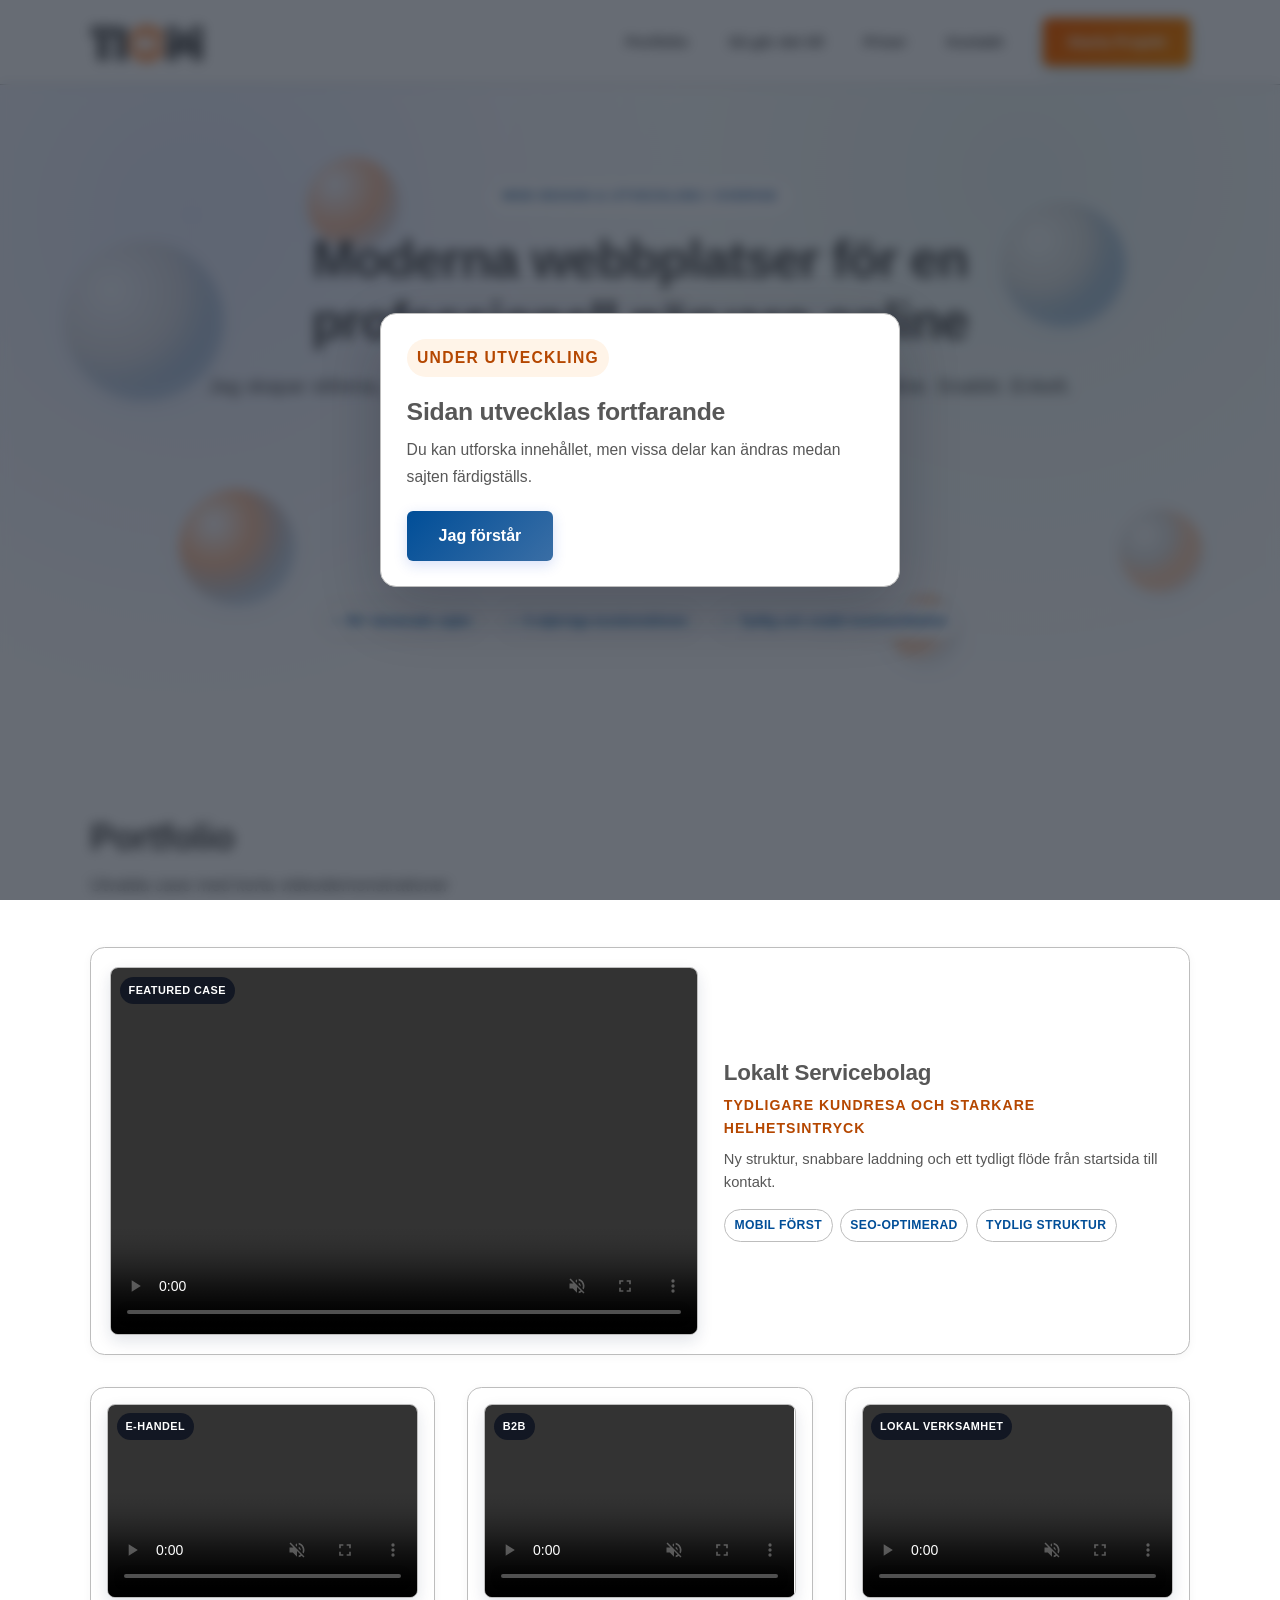
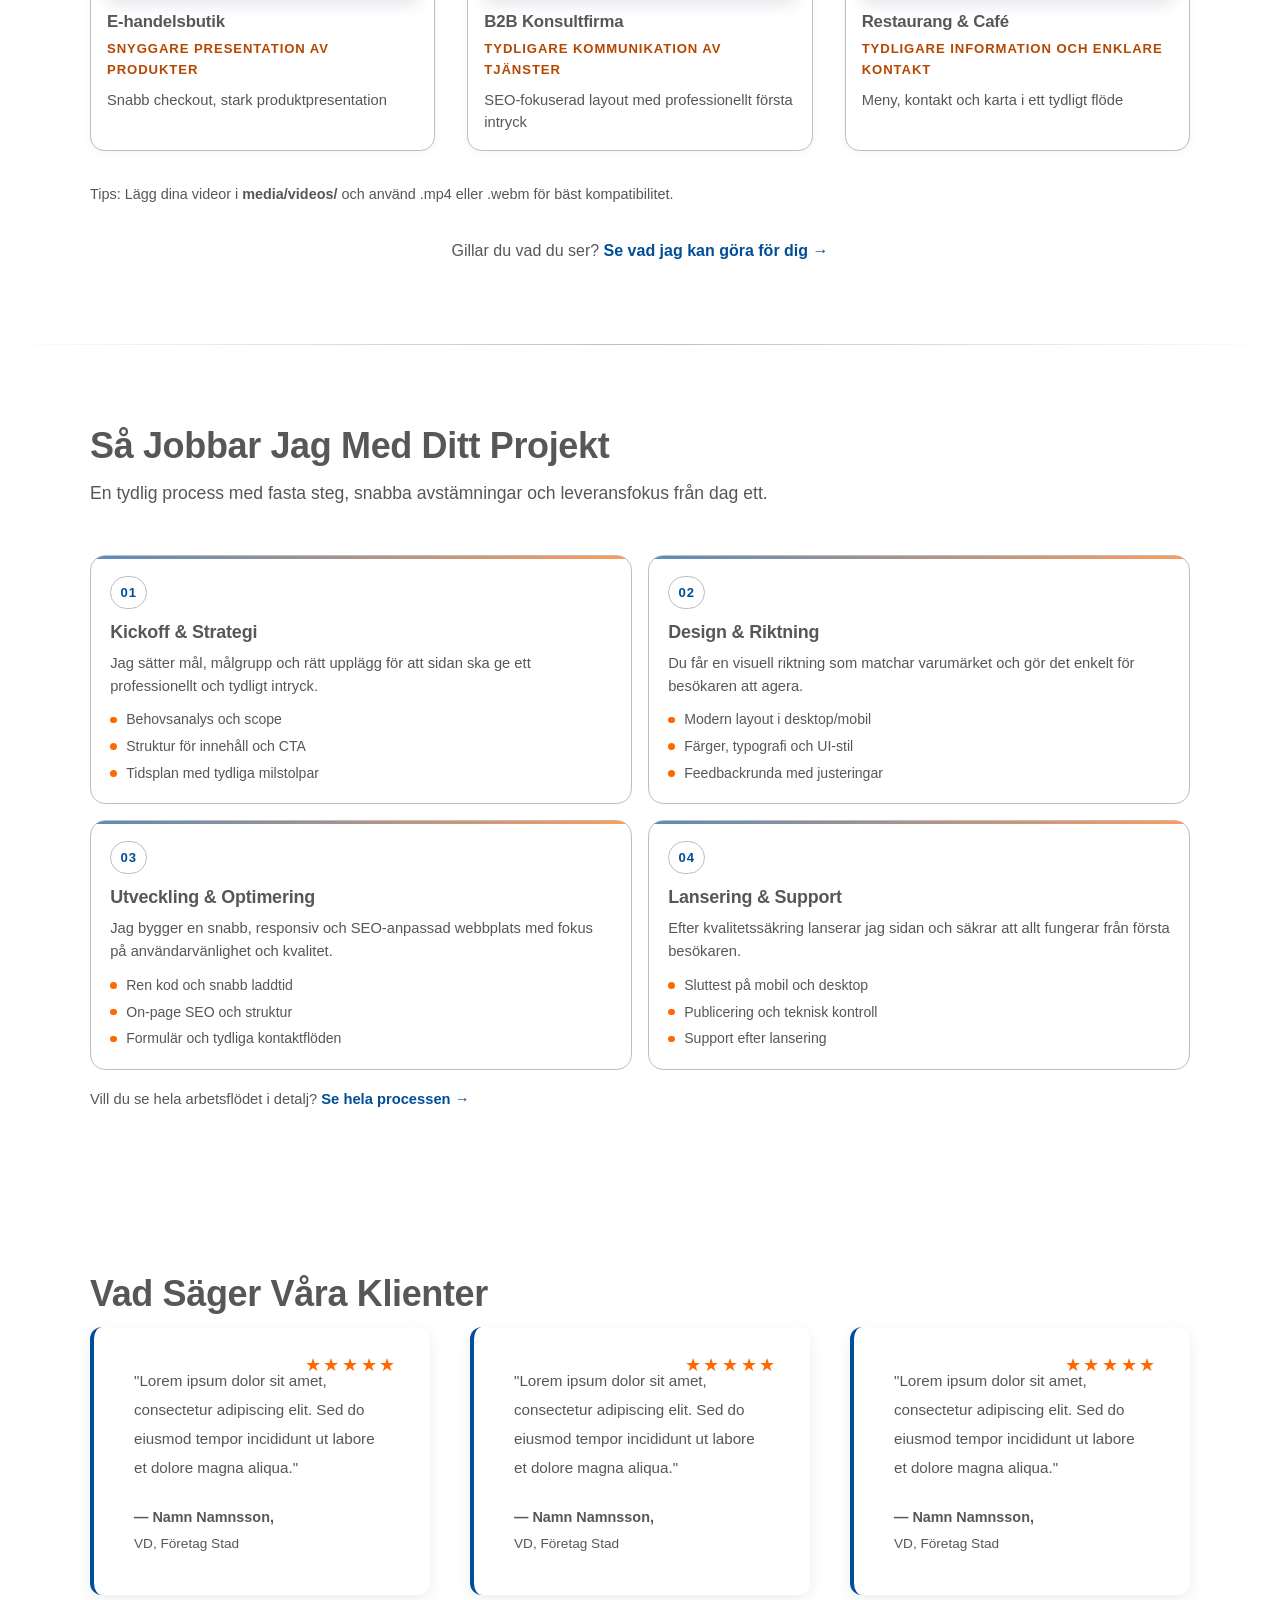
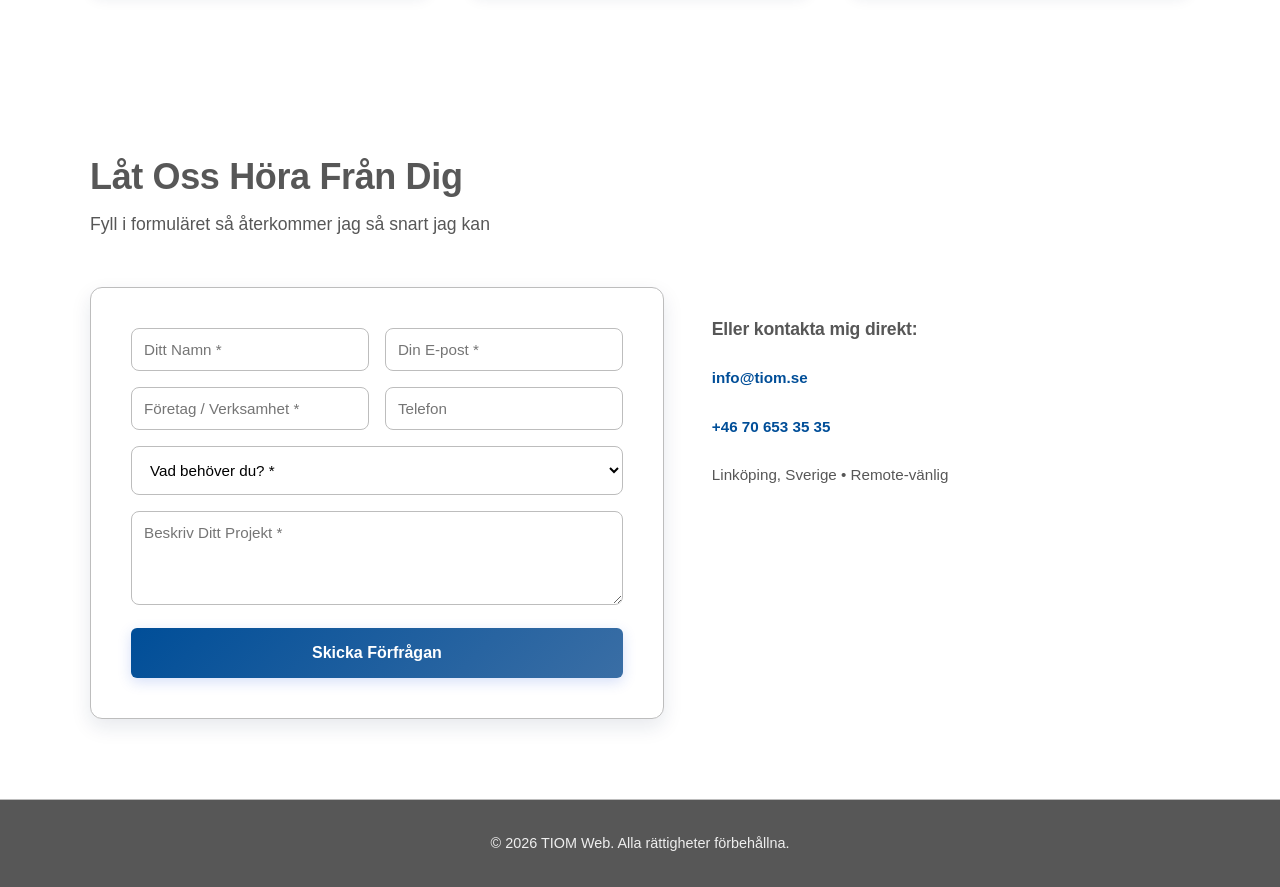
==== commit 6a5842c3: "Changes after aduit and "under development" popup" ====
--- a/index.html
+++ b/index.html
@@ -7,18 +7,70 @@
     <meta http-equiv="Content-Security-Policy" content="default-src 'self'; script-src 'self' 'unsafe-inline'; style-src 'self' 'unsafe-inline'; img-src 'self' data: https:; font-src 'self' data:; connect-src 'self'; frame-ancestors 'none'; base-uri 'self'; form-action 'self';">
     <meta name="referrer" content="strict-origin-when-cross-origin">
     <meta name="format-detection" content="telephone=no">
-    <title>TIOM Webutveckling</title>
+        <title>Webbutveckling i Sverige | TIOM Web - Professionella hemsidor</title>
     <meta name="description" content="Jag skapar moderna webbplatser som ger ditt företag en snygg och professionell närvaro online. Från design till lansering - snabbt och professionellt.">
     <meta name="theme-color" content="#2563eb">
+        <link rel="canonical" href="https://web.tiom.nu/">
+        <meta property="og:locale" content="sv_SE">
+        <meta property="og:type" content="website">
+        <meta property="og:site_name" content="TIOM Web">
+        <meta property="og:title" content="Webbutveckling i Sverige | TIOM Web - Professionella hemsidor">
+        <meta property="og:description" content="Jag skapar moderna webbplatser som ger ditt företag en snygg och professionell närvaro online. Från design till lansering - snabbt och professionellt.">
+        <meta property="og:url" content="https://web.tiom.nu/">
+        <meta property="og:image" content="https://web.tiom.nu/media/images/TIOM%20Favicon%2064x64.png">
+        <meta property="og:image:width" content="64">
+        <meta property="og:image:height" content="64">
+        <meta property="og:image:alt" content="TIOM Web logotyp">
+        <meta name="twitter:card" content="summary_large_image">
+        <meta name="twitter:title" content="Webbutveckling i Sverige | TIOM Web - Professionella hemsidor">
+        <meta name="twitter:description" content="Jag skapar moderna webbplatser som ger ditt företag en snygg och professionell närvaro online. Från design till lansering - snabbt och professionellt.">
+        <meta name="twitter:image" content="https://web.tiom.nu/media/images/TIOM%20Favicon%2064x64.png">
     <link rel="icon" type="image/png" href="media/images/TIOM Favicon 64x64.png">
     <link rel="stylesheet" href="css/style.min.css">
+        <script type="application/ld+json">
+        {
+            "@context": "https://schema.org",
+            "@graph": [
+                {
+                    "@type": "WebSite",
+                    "name": "TIOM Web",
+                    "url": "https://web.tiom.nu/",
+                    "inLanguage": "sv-SE"
+                },
+                {
+                    "@type": "LocalBusiness",
+                    "name": "TIOM Web",
+                    "url": "https://web.tiom.nu/",
+                    "email": "info@tiom.se",
+                    "telephone": "+46 70 653 35 35",
+                    "areaServed": "SE",
+                    "description": "Webbutveckling med fokus på moderna, professionella och snabba webbplatser for svenska foretag."
+                }
+            ]
+        }
+        </script>
 </head>
 <body>
+    <a class="skip-link" href="#main-content">Hoppa till huvudinnehållet</a>
+    <div class="dev-popup" id="dev-popup" role="dialog" aria-modal="true" aria-labelledby="dev-popup-title" aria-describedby="dev-popup-desc" aria-hidden="true" hidden>
+        <div class="dev-popup-overlay" data-action="close-popup"></div>
+        <div class="dev-popup-panel">
+            <p class="dev-popup-badge">Under utveckling</p>
+            <h2 id="dev-popup-title">Sidan utvecklas fortfarande</h2>
+            <p id="dev-popup-desc">Du kan utforska innehållet, men vissa delar kan ändras medan sajten färdigställs.</p>
+            <button type="button" class="btn btn-primary" data-action="close-popup">Jag förstår</button>
+        </div>
+    </div>
     <!-- Navigation --> 
     <nav class="navbar">
         <div class="nav-container">
-            <a href="index.html" class="nav-logo"><img src="media/images/TIOM Black.svg" alt="TIOM Web - Hem"></a>
-            <div class="nav-links">
+            <a href="index.html" class="nav-logo"><img src="media/images/TIOM Black.svg" alt="TIOM Web - Hem" loading="lazy" decoding="async"></a>
+            <button class="nav-toggle" type="button" aria-expanded="false" aria-controls="primary-nav" aria-label="Öppna meny">
+                <span></span>
+                <span></span>
+                <span></span>
+            </button>
+            <div class="nav-links" id="primary-nav">
                 <a href="#projects" class="nav-link">Portfolio</a>
                 <a href="/process.html" class="nav-link">Så går det till</a>
                 <a href="/pricing.html" class="nav-link">Priser</a>
@@ -27,6 +79,8 @@
             </div>
         </div>
     </nav>
+
+    <main id="main-content" role="main" tabindex="-1">
 
     <!-- Hero Section -->
     <section class="hero">
@@ -256,7 +310,8 @@
                     </div>
                     
                     <div class="form-group">
-                        <select name="project-type" required>
+                        <label for="project-type" class="visually-hidden">Vad behöver du? *</label>
+                        <select id="project-type" name="project-type" required>
                             <option value="">Vad behöver du? *</option>
                             <option value="ny-webbplats">Ny Webbplats</option>
                             <option value="e-handel">E-handelbutik</option>
@@ -282,6 +337,8 @@
         </div>
     </section>
 
+    </main>
+
     <!-- Footer -->
     <footer class="footer">
         <div class="container">
--- a/css/style.min.css
+++ b/css/style.min.css
@@ -1 +1 @@
-:root{--color-primary:#004e98;--color-primary-dark:#3a6ea5;--color-accent:#ff6700;--color-text-dark:#575757;--color-text-light:#575757;--color-white:#ffffff;--color-bg:#ffffff;--color-bg-soft:#ffffff;--color-border:#bdbdbd;--font-family:Inter,-apple-system,BlinkMacSystemFont,'Segoe UI',Roboto,sans-serif}*{margin:0;padding:0;box-sizing:border-box}html{scroll-behavior:smooth}body{font-family:var(--font-family);font-size:16px;line-height:1.6;color:var(--color-text-dark);background:var(--color-bg-soft)}h1,h2,h3,h4,h5,h6{font-weight:700;line-height:1.2;letter-spacing:-.01em}h1{font-size:clamp(2rem, 4vw, 3.5rem);margin-bottom:1.25rem}h2{font-size:clamp(1.75rem, 3vw, 2.25rem)}p{color:var(--color-text-light)}a{color:var(--color-primary);text-decoration:none;transition:all .2s ease}a:hover{text-decoration:underline}.link-inline{color:var(--color-primary);font-weight:700;display:inline;position:relative;padding-bottom:2px}.link-inline::after{content:'';position:absolute;bottom:0;left:0;width:0;height:2px;background:var(--color-primary);transition:width .3s ease}.link-inline:hover::after{width:100%}.link-bold{font-weight:800;color:var(--color-primary)}.link-bold:hover{color:var(--color-primary-dark)}.container{width:min(1100px,90%);margin:0 auto}section{padding:5rem 0}.section-heading{font-size:2.25rem;margin-bottom:.75rem;color:var(--color-text-dark);position:relative;display:inline-block}.section-heading::after{content:none}.section-lead{font-size:1.1rem;color:var(--color-text-light);margin-bottom:3rem}.navbar{position:sticky;top:0;z-index:1000;background:rgba(255,255,255,.9);backdrop-filter:blur(8px);border-bottom:1px solid var(--color-border);padding:1.1rem 0;transition:padding .28s ease,box-shadow .28s ease,background-color .28s ease}.nav-container{width:min(1100px,90%);margin:0 auto;display:flex;justify-content:space-between;align-items:center}.nav-logo{display:flex;align-items:center;height:2.5rem;transition:height .28s ease}.nav-logo img{height:100%;width:auto;max-width:150px;object-fit:contain}.nav-links{display:flex;gap:2.5rem;align-items:center;transition:gap .28s ease}.nav-link{font-size:.95rem;font-weight:600;color:var(--color-text-dark);transition:color .2s ease,font-size .28s ease}.nav-link:hover{color:var(--color-primary)}.nav-link.is-active{color:var(--color-primary);font-weight:700}.nav-cta{background:linear-gradient(135deg,#ff6700 0,#ff8a00 100%);color:var(--color-white);padding:.75rem 1.5rem;border-radius:.375rem;font-weight:700;font-size:.95rem;box-shadow:0 4px 14px rgba(15,118,110,.24);transition:all .3s cubic-bezier(.34, 1.56, .64, 1)}.navbar.is-compact{padding:.58rem 0;background:rgba(255,255,255,.95);box-shadow:0 8px 24px rgba(0,78,152,.1)}.navbar.is-compact .nav-logo{height:2rem}.navbar.is-compact .nav-logo img{height:100%}.navbar.is-compact .nav-links{gap:1.6rem}.navbar.is-compact .nav-link{font-size:.9rem}.navbar.is-compact .nav-cta{padding:.62rem 1.2rem;font-size:.88rem}.nav-cta:hover{background:linear-gradient(135deg,#e85d00 0,#ff6700 100%);transform:translateY(-2px);box-shadow:0 8px 22px rgba(15,118,110,.35);color:var(--color-white)}@media (max-width:768px){.nav-links{display:none}}.btn{display:inline-block;padding:1rem 2rem;border-radius:.375rem;font-weight:700;font-size:1rem;text-align:center;border:none;cursor:pointer;transition:all .3s cubic-bezier(.34, 1.56, .64, 1);text-decoration:none;box-shadow:0 4px 14px rgba(29,78,216,.18)}.btn-primary{background:linear-gradient(135deg,#004e98 0,#3a6ea5 100%);color:var(--color-white)}.btn-primary:hover{background:linear-gradient(135deg,#3a6ea5 0,#3a6ea5 100%);box-shadow:0 10px 26px rgba(29,78,216,.3);transform:translateY(-2px);text-decoration:none}.btn-block{width:100%;display:block}.hero{padding:6rem 0;text-align:center;background:radial-gradient(circle at 15% 20%,rgba(29,78,216,.1) 0,transparent 42%),radial-gradient(circle at 80% 14%,rgba(15,118,110,.08) 0,transparent 45%),linear-gradient(180deg,#fff 0,#fff 100%);position:relative;overflow:hidden;isolation:isolate}.hero::before{content:'';position:absolute;inset:0;background-image:radial-gradient(rgba(29,78,216,.13) .7px,transparent .7px),radial-gradient(rgba(15,118,110,.08) .7px,transparent .7px);background-size:28px 28px,34px 34px;background-position:0 0,14px 18px;mask-image:radial-gradient(circle at 50% 34%,black 0%,transparent 80%);opacity:.2;pointer-events:none;z-index:-2}.hero-bubbles{position:absolute;inset:0;pointer-events:none;z-index:-1;will-change:transform,opacity;transform:translate3d(0,0,0);transition:transform .18s linear,opacity .18s linear}.bubble-zone{position:relative;overflow:hidden;isolation:isolate}.bubble-zone>.container{position:relative;z-index:1}.bubble-zone .hero-bubbles{z-index:0}.bubble-zone .hero-bubble{opacity:.24}.bubble-zone .hero-bubble-1{width:92px;height:92px;left:7%;top:14%}.bubble-zone .hero-bubble-2{width:62px;height:62px;left:24%;top:9%}.bubble-zone .hero-bubble-3{width:88px;height:88px;right:9%;top:16%}.bubble-zone .hero-bubble-4{width:58px;height:58px;right:21%;top:44%;bottom:auto}.bubble-zone .hero-bubble-5{display:none}.bubble-zone .hero-bubble-6{width:60px;height:60px;right:6%;top:58%;bottom:auto}.hero-bubble{position:absolute;border-radius:999px;opacity:.34;filter:blur(.2px);box-shadow:inset -9px -10px 14px rgba(255,255,255,.35),0 8px 24px rgba(0,78,152,.14)}.hero-bubble-1{width:160px;height:160px;left:5%;top:24%;background:radial-gradient(circle at 30% 30%,#fff 0,#bdbdbd 42%,#3a6ea5 70%,#004e98 100%);animation:heroBubbleFloatA 18s ease-in-out infinite;animation-delay:-2s}.hero-bubble-2{width:92px;height:92px;left:24%;top:11%;background:radial-gradient(circle at 30% 30%,#fff 0,#ff6700 48%,#3a6ea5 100%);animation:heroBubbleFloatB 13s ease-in-out infinite alternate;animation-delay:-6s}.hero-bubble-3{width:125px;height:125px;right:12%;top:18%;background:radial-gradient(circle at 30% 30%,#fff 0,#bdbdbd 38%,#004e98 72%,#3a6ea5 100%);animation:heroBubbleFloatC 16s ease-in-out infinite;animation-delay:-4s}.hero-bubble-4{width:70px;height:70px;right:25%;bottom:11%;background:radial-gradient(circle at 30% 30%,#fff 0,#ff6700 40%,#bdbdbd 68%,#3a6ea5 100%);animation:heroBubbleFloatD 15s ease-in-out infinite;animation-delay:-9s}.hero-bubble-5{width:116px;height:116px;left:14%;top:62%;background:radial-gradient(circle at 30% 30%,#fff 0,#ff6700 34%,#3a6ea5 72%,#004e98 100%);animation:heroBubbleFloatC 17s ease-in-out infinite;animation-delay:-7s}.hero-bubble-6{width:84px;height:84px;right:6%;bottom:22%;background:radial-gradient(circle at 30% 30%,#fff 0,#bdbdbd 30%,#ff6700 62%,#3a6ea5 100%);animation:heroBubbleFloatB 14s ease-in-out infinite;animation-delay:-11s}@keyframes heroBubbleFloatA{0%{transform:translate3d(0,0,0) scale(1)}33%{transform:translate3d(20px,-14px,0) scale(1.05)}66%{transform:translate3d(-10px,10px,0) scale(.97)}100%{transform:translate3d(0,0,0) scale(1)}}@keyframes heroBubbleFloatB{0%{transform:translate3d(0,0,0) scale(1)}25%{transform:translate3d(-12px,8px,0) scale(1.04)}75%{transform:translate3d(14px,-12px,0) scale(.96)}100%{transform:translate3d(-4px,6px,0) scale(1.02)}}@keyframes heroBubbleFloatC{0%{transform:translate3d(0,0,0) scale(1)}40%{transform:translate3d(-18px,-10px,0) scale(1.04)}70%{transform:translate3d(9px,14px,0) scale(.98)}100%{transform:translate3d(0,0,0) scale(1)}}@keyframes heroBubbleFloatD{0%{transform:translate3d(0,0,0) scale(1)}35%{transform:translate3d(8px,-16px,0) scale(1.06)}65%{transform:translate3d(-12px,10px,0) scale(.95)}100%{transform:translate3d(0,0,0) scale(1)}}@media (prefers-reduced-motion:reduce){.hero-bubble{animation:none}}.hero-eyebrow{display:inline-block;margin-bottom:1rem;background:#fff;color:#3a6ea5;font-weight:700;font-size:.78rem;text-transform:uppercase;letter-spacing:.08em;padding:.4rem .75rem;border-radius:999px}.hero-content{width:min(900px,90%);margin:0 auto;position:relative;z-index:1}.hero-title{color:var(--color-text-dark);margin-bottom:1rem;font-weight:800;letter-spacing:-.02em}.hero-subtitle{font-size:1.25rem;color:var(--color-text-light);margin-bottom:2rem;line-height:1.8}.hero-cta-text{margin-top:1.5rem;font-size:.95rem;color:var(--color-text-light)}.hero-trust{margin-top:1.55rem;display:flex;justify-content:center;flex-wrap:wrap;gap:.7rem}.hero-trust-item{display:inline-flex;align-items:center;gap:.48rem;background:#fff;border:1px solid #bdbdbd;color:#004e98;font-size:.81rem;font-weight:600;letter-spacing:.01em;padding:.44rem .74rem;border-radius:999px}.hero-trust-icon{color:#004e98;font-size:.62rem;line-height:1}.stats-section{padding:2.4rem 0;background:#fff;border-top:1px solid var(--color-border);border-bottom:1px solid var(--color-border)}.stats-grid{display:grid;grid-template-columns:repeat(4,minmax(0,1fr));gap:.9rem}.stat-item{padding:1.1rem 1rem 1rem;border-radius:.75rem;border:1px solid #bdbdbd;background:#fff;text-align:left;transition:all .25s ease;box-shadow:0 2px 8px rgba(11,18,32,.04)}.stat-item:hover{transform:translateY(-2px);border-color:#bdbdbd;box-shadow:0 8px 20px rgba(17,36,74,.08)}.stat-kicker{font-size:.72rem;text-transform:uppercase;letter-spacing:.08em;font-weight:700;color:#575757;margin-bottom:.45rem}.stat-number{font-size:2.3rem;font-weight:800;color:var(--color-primary);margin-bottom:.25rem;line-height:1}.stat-label{font-size:.85rem;color:var(--color-text-light);font-weight:500;line-height:1.45}.projects-section{padding:5rem 0;background:var(--color-bg-soft)}.projects-showcase{display:grid;grid-template-columns:repeat(3,minmax(0,1fr));gap:2rem;margin-bottom:2rem}.project-item{text-align:left;transition:all .3s ease;padding:1rem;border-radius:.9rem;background:var(--color-white);border:1px solid var(--color-border);box-shadow:0 2px 10px rgba(11,18,32,.04)}.project-item-featured{grid-column:1/-1;display:grid;grid-template-columns:1.3fr 1fr;gap:1.2rem;align-items:center;padding:1.2rem}.project-item:hover{transform:translateY(-6px);border-color:var(--color-primary);box-shadow:0 12px 30px rgba(17,36,74,.14)}.project-media{position:relative;margin-bottom:.85rem}.project-media-featured{margin-bottom:0}.project-video{display:block;width:100%;aspect-ratio:16/10;object-fit:cover;background:#fff;border-radius:.5rem;border:1px solid #bdbdbd;box-shadow:0 6px 16px rgba(17,36,74,.12);transition:all .3s ease}.project-item:hover .project-video{box-shadow:0 12px 26px rgba(17,36,74,.2)}.project-content{padding:.2rem .2rem .2rem .4rem}.project-tag{position:absolute;top:.6rem;left:.6rem;background:rgba(11,18,32,.82);color:#fff;font-size:.68rem;letter-spacing:.04em;text-transform:uppercase;font-weight:700;padding:.3rem .55rem;border-radius:999px}.project-item h3{font-size:1.05rem;margin-bottom:.35rem;color:var(--color-text-dark)}.project-item-featured h3{font-size:1.4rem;margin-bottom:.45rem}.project-result{color:#ff6700;font-size:.82rem;font-weight:700;text-transform:uppercase;letter-spacing:.07em;margin-bottom:.55rem}.project-item-featured .project-result{font-size:.88rem}.project-meta{color:var(--color-text-light);font-size:.92rem;line-height:1.55}.project-metrics{margin-top:.95rem;display:flex;flex-wrap:wrap;gap:.45rem}.project-metrics span{font-size:.76rem;font-weight:700;letter-spacing:.03em;text-transform:uppercase;color:#004e98;background:#fff;border:1px solid #bdbdbd;border-radius:999px;padding:.35rem .6rem}.projects-help{margin-top:1rem;font-size:.9rem;color:var(--color-text-light)}.projects-cta{text-align:center;color:var(--color-text-light);margin-top:2rem}.pricing-hero{padding:5rem 0 2.5rem;background:linear-gradient(180deg,#fff 0,#fff 100%);position:relative;overflow:hidden;isolation:isolate}.pricing-hero-content{max-width:760px}.pricing-note{margin-top:.9rem;font-size:.88rem;color:#575757}.pricing-section{padding:3rem 0 4rem;background:var(--color-bg-soft)}.pricing-grid{display:grid;grid-template-columns:repeat(3,minmax(0,1fr));gap:1rem}.pricing-clarity{margin-top:1.2rem;padding:1.15rem 1.2rem;border:1px solid #bdbdbd;border-left:4px solid #ff6700;border-radius:.95rem;background:#fff;box-shadow:0 8px 22px rgba(0,78,152,.08);transition:transform .25s ease,box-shadow .25s ease}.pricing-clarity:hover{transform:translateY(-2px);box-shadow:0 14px 28px rgba(0,78,152,.12)}.pricing-clarity-tags{display:flex;flex-wrap:wrap;gap:.45rem;margin-bottom:.55rem}.pricing-clarity-tags span{font-size:.74rem;font-weight:700;letter-spacing:.06em;text-transform:uppercase;color:#004e98;background:#fff;border:1px solid #bdbdbd;border-radius:999px;padding:.26rem .52rem}.pricing-clarity h2{font-size:1.08rem;color:var(--color-text-dark);margin-bottom:.48rem;line-height:1.35}.pricing-clarity p{font-size:.92rem;line-height:1.62;color:var(--color-text-light)}.pricing-clarity p+p{margin-top:.52rem}.hosting-offer{margin-top:.9rem;padding:1.05rem 1.15rem;border:1px solid #bdbdbd;border-radius:.95rem;background:#fff;box-shadow:0 6px 18px rgba(0,78,152,.07)}.hosting-offer-top{display:flex;justify-content:space-between;align-items:center;gap:.6rem;margin-bottom:.45rem}.hosting-offer h2{font-size:1.06rem;color:var(--color-text-dark);margin-bottom:.45rem}.hosting-offer p{font-size:.9rem;line-height:1.6;color:var(--color-text-light)}.hosting-list{margin-top:.55rem;list-style:none;display:grid;gap:.35rem}.hosting-list li{position:relative;padding-left:1rem;font-size:.88rem;color:var(--color-text-light)}.hosting-list li::before{content:'';position:absolute;left:0;top:.42rem;width:.42rem;height:.42rem;border-radius:999px;background:#ff6700}.template-offer-section{padding:2.3rem 0 1rem;background:#fff}.template-offer-grid{display:grid;grid-template-columns:1.05fr 1fr;gap:1rem;align-items:stretch}.template-offer-card{background:linear-gradient(180deg,#fff 0,#fff 100%);border:1px solid #bdbdbd;border-radius:.9rem;padding:1.25rem;box-shadow:0 4px 14px rgba(11,18,32,.05)}.template-preview{border:1px solid #bdbdbd;border-radius:.9rem;background:#fff;padding:1rem}.template-preview-browser{background:#fff;border:1px solid #bdbdbd;border-radius:.7rem;overflow:hidden;box-shadow:0 8px 20px rgba(17,36,74,.1)}.template-preview-topbar{height:2rem;border-bottom:1px solid #bdbdbd;background:#fff;display:flex;align-items:center;gap:.35rem;padding:0 .6rem}.template-preview-topbar span{width:.5rem;height:.5rem;border-radius:999px;background:#bdbdbd}.template-preview-content{padding:.75rem}.template-preview-hero{height:7.2rem;border-radius:.5rem;background:linear-gradient(135deg,#3a6ea5 0,#004e98 100%);margin-bottom:.65rem}.template-preview-cards{display:grid;grid-template-columns:repeat(3,minmax(0,1fr));gap:.45rem}.template-preview-card{height:3.8rem;border-radius:.4rem;background:#fff;border:1px solid #bdbdbd}.template-preview-caption{margin-top:.7rem;font-size:.83rem;color:#575757}.pricing-card{background:#fff;border:1px solid var(--color-border);border-radius:.9rem;padding:1.25rem;box-shadow:0 4px 14px rgba(11,18,32,.05);display:flex;flex-direction:column}.pricing-card .btn{margin-top:auto}.pricing-card-featured{border-color:#bdbdbd;box-shadow:0 14px 30px rgba(29,78,216,.15);transform:translateY(-3px)}.pricing-card-template{border-color:#bdbdbd;background:linear-gradient(180deg,#fff 0,#fff 100%)}.pricing-badge{display:inline-block;font-size:.72rem;text-transform:uppercase;font-weight:700;letter-spacing:.08em;color:#3a6ea5;background:#fff;border:1px solid #bdbdbd;padding:.32rem .55rem;border-radius:999px;margin-bottom:.55rem}.pricing-tier{font-size:.78rem;text-transform:uppercase;letter-spacing:.08em;color:#575757;font-weight:700;margin-bottom:.45rem}.pricing-name{font-size:1.28rem;color:var(--color-text-dark);margin-bottom:.45rem}.pricing-price{font-size:1.7rem;line-height:1.1;color:var(--color-primary);font-weight:800;margin-bottom:.6rem}.pricing-desc{font-size:.92rem;color:var(--color-text-light);margin-bottom:.9rem}.pricing-features{list-style:none;margin-bottom:1rem}.pricing-features li{font-size:.9rem;color:var(--color-text-light);padding:.34rem 0 .34rem 1.2rem;position:relative}.pricing-features li::before{content:"✓";position:absolute;left:0;color:#ff6700;font-weight:700}.addons-section{padding:4rem 0;background:#fff}.addons-grid{display:grid;grid-template-columns:repeat(4,minmax(0,1fr));gap:.8rem}.addon-item{background:#fff;border:1px solid #bdbdbd;border-radius:.75rem;padding:1rem;box-shadow:0 8px 20px rgba(0,78,152,.08);transition:transform .2s ease,box-shadow .2s ease,border-color .2s ease}.addon-item:hover{transform:translateY(-2px);border-color:#3a6ea5;box-shadow:0 14px 28px rgba(0,78,152,.14)}.addon-item h3{font-size:1rem;color:var(--color-text-dark);margin-bottom:.45rem}.addon-desc{font-size:.88rem;color:var(--color-text-light);line-height:1.45;margin-bottom:.65rem}.addon-price{font-size:.88rem;color:var(--color-primary);font-weight:700}.faq-section{padding:4rem 0;background:#fff}.faq-wrap{max-width:840px}.faq-item{background:#fff;border:1px solid var(--color-border);border-radius:.7rem;margin-bottom:.7rem;padding:.75rem .9rem}.faq-item summary{cursor:pointer;font-weight:700;color:var(--color-text-dark)}.faq-item p{margin-top:.6rem;font-size:.92rem}.pricing-cta{padding:4rem 0;background:#fff;text-align:center}.flow-hero{padding:5rem 0 2.6rem;background:linear-gradient(180deg,#fff 0,#fff 100%);position:relative;overflow:hidden;isolation:isolate}.flow-hero-content{max-width:780px}.flow-steps-section{padding:2.5rem 0 4rem;background:#fff}.flow-steps-grid{display:grid;gap:1rem}.flow-step-card{background:#fff;border:1px solid #bdbdbd;border-radius:.95rem;padding:1.2rem;box-shadow:0 6px 18px rgba(11,18,32,.05)}.flow-step-header{display:grid;grid-template-columns:auto 1fr;gap:.9rem;align-items:start;margin-bottom:1rem}.flow-step-number{display:inline-flex;width:2.35rem;height:2.35rem;border-radius:.6rem;align-items:center;justify-content:center;background:#fff;color:#3a6ea5;font-weight:800;font-size:.95rem;letter-spacing:.03em}.flow-step-header h2{font-size:1.22rem;margin-bottom:.25rem;color:var(--color-text-dark)}.flow-step-header p{font-size:.92rem;color:var(--color-text-light)}.flow-step-columns{display:grid;grid-template-columns:repeat(2,minmax(0,1fr));gap:.8rem}.flow-col{border:1px solid #bdbdbd;background:#fff;border-radius:.75rem;padding:.8rem}.flow-col-client{border-color:#bdbdbd;background:#fff}.flow-col h3{font-size:.84rem;text-transform:uppercase;letter-spacing:.08em;margin-bottom:.55rem;color:#3a6ea5}.flow-col-client h3{color:#ff6700}.flow-col ul{list-style:none}.flow-col li{position:relative;padding:.33rem 0 .33rem 1.1rem;font-size:.9rem;color:var(--color-text-light);line-height:1.45}.flow-col li::before{content:"•";position:absolute;left:0;top:.34rem;color:#004e98;font-weight:800}.flow-col-client li::before{color:#ff6700}.flow-summary-section{padding:0 0 4rem;background:#fff}.flow-summary-grid{display:grid;grid-template-columns:repeat(3,minmax(0,1fr));gap:.8rem}.flow-summary-card{border:1px solid #bdbdbd;border-radius:.75rem;background:#fff;padding:1rem}.flow-summary-card h2{font-size:1rem;color:var(--color-text-dark);margin-bottom:.35rem}.flow-summary-card p{font-size:.9rem;color:var(--color-text-light)}.process-section{padding:5rem 0;background:#fff;position:relative}.process-section::before{content:'';position:absolute;top:0;left:0;right:0;height:1px;background:linear-gradient(90deg,transparent,var(--color-border),transparent)}.process-items{display:grid;grid-template-columns:repeat(2,minmax(0,1fr));gap:1rem}.process-header{max-width:760px;margin-bottom:1.4rem}.process-item{padding:1.25rem 1.2rem;text-align:left;background:var(--color-white);border-radius:.95rem;border:1px solid var(--color-border);transition:all .3s ease;position:relative;overflow:hidden}.process-item::after{content:'';position:absolute;top:0;left:0;width:100%;height:3px;background:linear-gradient(90deg,#004e98 0,#ff6700 100%);opacity:.65}.process-item:hover{transform:translateY(-5px);border-color:var(--color-primary);box-shadow:0 10px 26px rgba(17,36,74,.14)}.process-top{display:flex;align-items:center;justify-content:flex-start;margin-bottom:.8rem}.process-number{font-size:.82rem;font-weight:800;color:#004e98;background:#fff;border:1px solid #bdbdbd;border-radius:999px;letter-spacing:.08em;padding:.3rem .58rem;margin-bottom:0}.process-item h3{font-size:1.12rem;margin-bottom:.55rem;color:var(--color-text-dark)}.process-item p{color:var(--color-text-light);font-size:.92rem;line-height:1.55;margin-bottom:.75rem}.process-list{list-style:none;display:grid;gap:.4rem}.process-list li{position:relative;padding-left:1rem;font-size:.88rem;color:var(--color-text-light);line-height:1.45}.process-list li::before{content:'';position:absolute;left:0;top:.45rem;width:.42rem;height:.42rem;border-radius:999px;background:#ff6700}.process-divider{display:none}.process-footnote{margin-top:1.15rem;font-size:.92rem;color:var(--color-text-light)}@media (max-width:768px){.process-items{grid-template-columns:1fr}}.testimonials-section{padding:5rem 0;background:#fff}.testimonials-showcase{display:grid;grid-template-columns:repeat(auto-fit,minmax(280px,1fr));gap:2.5rem}.testimonial{padding:2.5rem;border-left:4px solid var(--color-primary);background:var(--color-white);border-radius:.75rem;box-shadow:0 4px 14px rgba(17,36,74,.08);transition:all .3s ease;position:relative}.testimonial::before{content:'★★★★★';position:absolute;top:1.5rem;right:2rem;color:#ff6700;font-size:1.1rem;letter-spacing:.15em}.testimonial:hover{transform:translateY(-4px);box-shadow:0 12px 30px rgba(17,36,74,.15);border-left-color:#ff6700}.testimonial p{color:var(--color-text-dark);margin-bottom:1.5rem;line-height:1.9;font-size:.95rem}.testimonial footer{font-style:normal;font-weight:700;color:var(--color-text-dark);font-size:.9rem}.testimonial footer span{color:var(--color-text-light);font-weight:500;display:block;font-size:.85rem;margin-top:.25rem}.contact-section{padding:5rem 0;background:#fff}.contact-wrapper{display:grid;grid-template-columns:1.2fr 1fr;gap:3rem;margin-top:3rem}.contact-form{background:var(--color-white);padding:2.5rem;border-radius:.75rem;border:1px solid var(--color-border);box-shadow:0 8px 20px rgba(17,36,74,.1)}.form-row{display:grid;grid-template-columns:1fr 1fr;gap:1rem}.form-group{margin-bottom:1.5rem}.form-group input,.form-group select,.form-group textarea{width:100%;padding:.875rem;border:1.5px solid var(--color-border);border-radius:.5rem;font-family:var(--font-family);font-size:.95rem;transition:all .3s ease;background:var(--color-white)}.form-group input:focus,.form-group select:focus,.form-group textarea:focus{outline:0;border-color:var(--color-primary);box-shadow:0 0 0 4px rgba(29,78,216,.12);background:#fff}.contact-info{padding:2rem 0}.contact-info h3{font-size:1.1rem;margin-bottom:1.5rem;color:var(--color-text-dark)}.contact-info p{margin-bottom:1.25rem;line-height:1.9;font-size:.95rem}.contact-info a{font-weight:700;color:var(--color-primary);transition:all .2s ease}.contact-info a:hover{color:var(--color-primary-dark)}@media (max-width:900px){.contact-wrapper{grid-template-columns:1fr}.form-row{grid-template-columns:1fr}}.footer{background:var(--color-text-dark);color:var(--color-white);padding:2rem 0;text-align:center;border-top:1px solid var(--color-border)}@media (max-width:768px){.hero-bubble{opacity:.16}.bubble-zone .hero-bubble-1{width:72px;height:72px;left:6%;top:12%}.bubble-zone .hero-bubble-2{width:50px;height:50px;left:22%;top:10%}.bubble-zone .hero-bubble-3{width:74px;height:74px;right:7%;top:15%}.bubble-zone .hero-bubble-4{width:46px;height:46px;right:18%;top:38%}.bubble-zone .hero-bubble-5{display:none}.bubble-zone .hero-bubble-6{width:48px;height:48px;right:6%;top:52%}.hero-trust{gap:.45rem}.hero-trust-item{font-size:.74rem;padding:.4rem .66rem}}.footer p{color:rgba(255,255,255,.6);font-size:.9rem}@media (max-width:768px){section{padding:3rem 0}.flow-step-columns{grid-template-columns:1fr}.flow-summary-grid{grid-template-columns:1fr}.template-offer-grid{grid-template-columns:1fr}.template-preview-cards{grid-template-columns:repeat(2,minmax(0,1fr))}.pricing-grid{grid-template-columns:1fr;gap:.85rem}.pricing-card-featured{transform:none}.addons-grid{grid-template-columns:repeat(2,minmax(0,1fr))}.stats-grid{grid-template-columns:repeat(2,minmax(0,1fr));gap:.7rem}.stat-item{padding:.95rem .85rem .85rem}.stat-number{font-size:2rem}.hero{padding:4rem 0}.testimonials-showcase{grid-template-columns:1fr}.projects-showcase{grid-template-columns:1fr;gap:1.2rem}.project-item-featured{grid-template-columns:1fr;gap:.95rem}}@media (max-width:480px){.hero-title{font-size:1.75rem}.hero-subtitle{font-size:1rem}.btn{padding:.875rem 1.5rem;font-size:.95rem}.btn-large{padding:1rem 1.5rem;font-size:1rem}.addons-grid{grid-template-columns:1fr}.template-preview-cards{grid-template-columns:1fr}.stats-grid{grid-template-columns:1fr}}.wizard-modal{position:fixed;top:0;left:0;width:100%;height:100%;display:none;align-items:center;justify-content:center;z-index:9999}.wizard-modal[aria-hidden=false]{display:flex}.wizard-overlay{position:absolute;top:0;left:0;width:100%;height:100%;background:rgba(0,0,0,.5);backdrop-filter:blur(4px)}.wizard-container{position:relative;z-index:10000;background:var(--color-white);border-radius:1rem;box-shadow:0 20px 60px rgba(0,78,152,.3);width:90%;max-width:600px;max-height:90vh;overflow-y:auto;animation:slideUp .3s ease}@keyframes slideUp{from{opacity:0;transform:translateY(30px)}to{opacity:1;transform:translateY(0)}}.wizard-header{display:flex;justify-content:space-between;align-items:center;padding:1.5rem 2rem;border-bottom:1px solid #e5e5e5;background:linear-gradient(135deg,#004e98 0,#3a6ea5 100%);color:var(--color-white);border-radius:1rem 1rem 0 0}.wizard-header h2{margin:0;font-size:1.5rem}.wizard-close{background:0 0;border:none;font-size:2rem;color:var(--color-white);cursor:pointer;padding:0;width:2rem;height:2rem;display:flex;align-items:center;justify-content:center;transition:transform .2s ease}.wizard-close:hover{transform:scale(1.2)}.wizard-step{display:none;padding:2rem;animation:fadeIn .3s ease}@keyframes fadeIn{from{opacity:0}to{opacity:1}}.wizard-step-title{margin:0 0 .5rem 0;font-size:1.25rem;color:var(--color-text-dark)}.wizard-step-desc{margin-bottom:1.5rem;color:var(--color-text-light);font-size:.95rem}.wizard-page-types{display:grid;grid-template-columns:repeat(auto-fit,minmax(200px,1fr));gap:1rem;margin-bottom:2rem}.page-type-option{display:flex;flex-direction:column;padding:1rem;border:2px solid #e5e5e5;border-radius:.75rem;cursor:pointer;transition:all .2s ease;background:var(--color-white)}.page-type-option input[type=checkbox]{display:none}.page-type-option:hover{border-color:#004e98;background:#f0f5fa}.page-type-option input[type=checkbox]:checked+.page-type-label,.page-type-option input[type=checkbox]:checked~.page-type-label{color:#004e98;font-weight:700}.page-type-option input[type=checkbox]:checked,.page-type-option:has(input[type=checkbox]:checked){border-color:#004e98;background:#dbeafe}.page-type-label{font-weight:600;color:var(--color-text-dark);margin-bottom:.5rem;display:block}.page-type-desc{font-size:.85rem;color:var(--color-text-light)}.wizard-summary{background:#f8fafb;border:1px solid #e5e5e5;border-radius:.75rem;padding:1.5rem;margin-bottom:1.5rem}.summary-item{margin-bottom:1rem}.summary-item:last-child{margin-bottom:0}.summary-label{font-weight:600;color:var(--color-text-dark);margin-bottom:.25rem;font-size:.9rem}.summary-value{color:#004e98;font-weight:500}.wizard-form{margin-bottom:2rem}.form-group{margin-bottom:1rem}.form-group label{display:block;margin-bottom:.5rem;font-weight:600;color:var(--color-text-dark);font-size:.9rem}.form-group input,.form-group textarea{width:100%;padding:.75rem;border:1px solid #bdbdbd;border-radius:.5rem;font-family:inherit;font-size:.95rem;transition:border-color .2s ease,box-shadow .2s ease}.form-group input:focus,.form-group textarea:focus{outline:0;border-color:#004e98;box-shadow:0 0 0 3px rgba(0,78,152,.1)}.wizard-actions{display:flex;gap:1rem;justify-content:flex-end}.btn-secondary{background:#e5e5e5;color:var(--color-text-dark)}.btn-secondary:hover{background:#d5d5d5}.wizard-success{text-align:center;padding:3rem 2rem!important}.success-icon{font-size:3rem;color:#10b981;margin-bottom:1rem;animation:scaleIn .4s ease}@keyframes scaleIn{from{transform:scale(0)}to{transform:scale(1)}}.wizard-success h3{font-size:1.5rem;color:var(--color-text-dark);margin-bottom:.5rem}.wizard-success p{color:var(--color-text-light);margin-bottom:1.5rem}@media (max-width:768px){.wizard-container{width:95%;max-width:100%}.wizard-header{padding:1.25rem 1.5rem}.wizard-header h2{font-size:1.25rem}.wizard-step{padding:1.5rem}.wizard-page-types{grid-template-columns:1fr}.wizard-actions{flex-direction:column}.wizard-actions .btn{width:100%}}+:root{--color-primary:#004e98;--color-primary-dark:#3a6ea5;--color-accent:#ff6700;--color-text-dark:#575757;--color-text-light:#575757;--color-white:#ffffff;--color-bg:#ffffff;--color-bg-soft:#ffffff;--color-border:#bdbdbd;--font-family:Inter,-apple-system,BlinkMacSystemFont,'Segoe UI',Roboto,sans-serif}*{margin:0;padding:0;box-sizing:border-box}html{scroll-behavior:smooth}body{font-family:var(--font-family);font-size:16px;line-height:1.6;color:var(--color-text-dark);background:var(--color-bg-soft)}body.popup-open{overflow:hidden}h1,h2,h3,h4,h5,h6{font-weight:700;line-height:1.2;letter-spacing:-.01em}h1{font-size:clamp(2rem, 4vw, 3.5rem);margin-bottom:1.25rem}h2{font-size:clamp(1.75rem, 3vw, 2.25rem)}p{color:var(--color-text-light)}a{color:var(--color-primary);text-decoration:none;transition:all .2s ease}a:hover{text-decoration:underline}.skip-link{position:absolute;top:.75rem;left:.75rem;z-index:2000;padding:.75rem 1rem;background:#fff;color:#004e98;border:2px solid #004e98;border-radius:.5rem;font-weight:700;transform:translateY(-180%);transition:transform .2s ease}.skip-link:focus,.skip-link:focus-visible{transform:translateY(0);outline:0}.visually-hidden{position:absolute;width:1px;height:1px;padding:0;margin:-1px;overflow:hidden;clip:rect(0,0,0,0);white-space:nowrap;border:0}.dev-popup{position:fixed;inset:0;z-index:3000;display:none;align-items:center;justify-content:center;padding:1.25rem}.dev-popup[aria-hidden=false]{display:flex}.dev-popup-overlay{position:absolute;inset:0;background:rgba(11,18,32,.62);backdrop-filter:blur(6px)}.dev-popup-panel{position:relative;z-index:1;width:min(520px,100%);background:#fff;border:1px solid #bdbdbd;border-radius:1rem;box-shadow:0 22px 60px rgba(11,18,32,.24);padding:1.6rem;text-align:left;animation:popupScaleIn .24s ease}.dev-popup-badge{display:inline-flex;align-items:center;gap:.35rem;margin-bottom:.8rem;padding:.35rem .65rem;border-radius:999px;background:#fff4e8;color:#b54700;font-size:.78rem;font-weight:800;letter-spacing:.08em;text-transform:uppercase}.dev-popup-panel h2{font-size:1.55rem;color:var(--color-text-dark);margin-bottom:.65rem}.dev-popup-panel p{font-size:.98rem;line-height:1.7;margin-bottom:1.25rem}@keyframes popupScaleIn{from{opacity:0;transform:translateY(18px) scale(.97)}to{opacity:1;transform:translateY(0) scale(1)}}.link-inline{color:var(--color-primary);font-weight:700;display:inline;position:relative;padding-bottom:2px}.link-inline::after{content:'';position:absolute;bottom:0;left:0;width:0;height:2px;background:var(--color-primary);transition:width .3s ease}.link-inline:hover::after{width:100%}.link-bold{font-weight:800;color:var(--color-primary)}.link-bold:hover{color:var(--color-primary-dark)}.container{width:min(1100px,90%);margin:0 auto}section{padding:5rem 0}.section-heading{font-size:2.25rem;margin-bottom:.75rem;color:var(--color-text-dark);position:relative;display:inline-block}.section-heading::after{content:none}.section-lead{font-size:1.1rem;color:var(--color-text-light);margin-bottom:3rem}.navbar{position:sticky;top:0;z-index:1000;background:rgba(255,255,255,.9);backdrop-filter:blur(8px);border-bottom:1px solid var(--color-border);padding:1.1rem 0;transition:padding .28s ease,box-shadow .28s ease,background-color .28s ease}.nav-container{width:min(1100px,90%);margin:0 auto;display:flex;justify-content:space-between;align-items:center;gap:1rem}.nav-logo{display:flex;align-items:center;height:2.5rem;transition:height .28s ease}.nav-logo img{height:100%;width:auto;max-width:150px;object-fit:contain}.nav-links{display:flex;gap:2.5rem;align-items:center;transition:gap .28s ease}.nav-toggle{display:none;flex-direction:column;justify-content:center;gap:.28rem;width:2.75rem;height:2.75rem;border:1px solid var(--color-border);border-radius:.65rem;background:var(--color-white);cursor:pointer;padding:.55rem;box-shadow:0 4px 14px rgba(17,36,74,.08)}.nav-toggle span{display:block;width:100%;height:2px;border-radius:999px;background:var(--color-primary);transition:transform .2s ease,opacity .2s ease}.nav-link{font-size:.95rem;font-weight:600;color:var(--color-text-dark);transition:color .2s ease,font-size .28s ease}.nav-link:hover{color:var(--color-primary)}.nav-link.is-active{color:var(--color-primary);font-weight:700}.nav-cta{background:linear-gradient(135deg,#ff6700 0,#ff8a00 100%);color:var(--color-white);padding:.75rem 1.5rem;border-radius:.375rem;font-weight:700;font-size:.95rem;box-shadow:0 4px 14px rgba(15,118,110,.24);transition:all .3s cubic-bezier(.34, 1.56, .64, 1)}.navbar.is-compact{padding:.58rem 0;background:rgba(255,255,255,.95);box-shadow:0 8px 24px rgba(0,78,152,.1)}.navbar.is-compact .nav-logo{height:2rem}.navbar.is-compact .nav-logo img{height:100%}.navbar.is-compact .nav-links{gap:1.6rem}.navbar.is-compact .nav-link{font-size:.9rem}.navbar.is-compact .nav-cta{padding:.62rem 1.2rem;font-size:.88rem}.nav-cta:hover{background:linear-gradient(135deg,#e85d00 0,#ff6700 100%);transform:translateY(-2px);box-shadow:0 8px 22px rgba(15,118,110,.35);color:var(--color-white)}@media (max-width:768px){.nav-container{position:relative}.nav-toggle{display:inline-flex}.nav-links{display:none;position:absolute;top:calc(100% + .75rem);left:0;right:0;flex-direction:column;align-items:stretch;gap:.35rem;padding:.85rem;background:rgba(255,255,255,.98);border:1px solid var(--color-border);border-radius:.85rem;box-shadow:0 18px 36px rgba(11,18,32,.12);z-index:1500}.navbar.menu-open .nav-links{display:flex}.nav-cta,.nav-link{width:100%;text-align:left}.nav-cta{display:block}}.btn{display:inline-block;padding:1rem 2rem;border-radius:.375rem;font-weight:700;font-size:1rem;text-align:center;border:none;cursor:pointer;transition:all .3s cubic-bezier(.34, 1.56, .64, 1);text-decoration:none;box-shadow:0 4px 14px rgba(29,78,216,.18)}.btn-primary{background:linear-gradient(135deg,#004e98 0,#3a6ea5 100%);color:var(--color-white)}.btn-primary:hover{background:linear-gradient(135deg,#3a6ea5 0,#3a6ea5 100%);box-shadow:0 10px 26px rgba(29,78,216,.3);transform:translateY(-2px);text-decoration:none}.btn-block{width:100%;display:block}.hero{padding:6rem 0;text-align:center;background:radial-gradient(circle at 15% 20%,rgba(29,78,216,.1) 0,transparent 42%),radial-gradient(circle at 80% 14%,rgba(15,118,110,.08) 0,transparent 45%),linear-gradient(180deg,#fff 0,#fff 100%);position:relative;overflow:hidden;isolation:isolate}.hero::before{content:'';position:absolute;inset:0;background-image:radial-gradient(rgba(29,78,216,.13) .7px,transparent .7px),radial-gradient(rgba(15,118,110,.08) .7px,transparent .7px);background-size:28px 28px,34px 34px;background-position:0 0,14px 18px;mask-image:radial-gradient(circle at 50% 34%,black 0%,transparent 80%);opacity:.2;pointer-events:none;z-index:-2}.hero-bubbles{position:absolute;inset:0;pointer-events:none;z-index:-1;will-change:transform,opacity;transform:translate3d(0,0,0);transition:transform .18s linear,opacity .18s linear}.bubble-zone{position:relative;overflow:hidden;isolation:isolate}.bubble-zone>.container{position:relative;z-index:1}.bubble-zone .hero-bubbles{z-index:0}.bubble-zone .hero-bubble{opacity:.24}.bubble-zone .hero-bubble-1{width:92px;height:92px;left:7%;top:14%}.bubble-zone .hero-bubble-2{width:62px;height:62px;left:24%;top:9%}.bubble-zone .hero-bubble-3{width:88px;height:88px;right:9%;top:16%}.bubble-zone .hero-bubble-4{width:58px;height:58px;right:21%;top:44%;bottom:auto}.bubble-zone .hero-bubble-5{display:none}.bubble-zone .hero-bubble-6{width:60px;height:60px;right:6%;top:58%;bottom:auto}.hero-bubble{position:absolute;border-radius:999px;opacity:.34;filter:blur(.2px);box-shadow:inset -9px -10px 14px rgba(255,255,255,.35),0 8px 24px rgba(0,78,152,.14)}.hero-bubble-1{width:160px;height:160px;left:5%;top:24%;background:radial-gradient(circle at 30% 30%,#fff 0,#bdbdbd 42%,#3a6ea5 70%,#004e98 100%);animation:heroBubbleFloatA 18s ease-in-out infinite;animation-delay:-2s}.hero-bubble-2{width:92px;height:92px;left:24%;top:11%;background:radial-gradient(circle at 30% 30%,#fff 0,#ff6700 48%,#3a6ea5 100%);animation:heroBubbleFloatB 13s ease-in-out infinite alternate;animation-delay:-6s}.hero-bubble-3{width:125px;height:125px;right:12%;top:18%;background:radial-gradient(circle at 30% 30%,#fff 0,#bdbdbd 38%,#004e98 72%,#3a6ea5 100%);animation:heroBubbleFloatC 16s ease-in-out infinite;animation-delay:-4s}.hero-bubble-4{width:70px;height:70px;right:25%;bottom:11%;background:radial-gradient(circle at 30% 30%,#fff 0,#ff6700 40%,#bdbdbd 68%,#3a6ea5 100%);animation:heroBubbleFloatD 15s ease-in-out infinite;animation-delay:-9s}.hero-bubble-5{width:116px;height:116px;left:14%;top:62%;background:radial-gradient(circle at 30% 30%,#fff 0,#ff6700 34%,#3a6ea5 72%,#004e98 100%);animation:heroBubbleFloatC 17s ease-in-out infinite;animation-delay:-7s}.hero-bubble-6{width:84px;height:84px;right:6%;bottom:22%;background:radial-gradient(circle at 30% 30%,#fff 0,#bdbdbd 30%,#ff6700 62%,#3a6ea5 100%);animation:heroBubbleFloatB 14s ease-in-out infinite;animation-delay:-11s}@keyframes heroBubbleFloatA{0%{transform:translate3d(0,0,0) scale(1)}33%{transform:translate3d(20px,-14px,0) scale(1.05)}66%{transform:translate3d(-10px,10px,0) scale(.97)}100%{transform:translate3d(0,0,0) scale(1)}}@keyframes heroBubbleFloatB{0%{transform:translate3d(0,0,0) scale(1)}25%{transform:translate3d(-12px,8px,0) scale(1.04)}75%{transform:translate3d(14px,-12px,0) scale(.96)}100%{transform:translate3d(-4px,6px,0) scale(1.02)}}@keyframes heroBubbleFloatC{0%{transform:translate3d(0,0,0) scale(1)}40%{transform:translate3d(-18px,-10px,0) scale(1.04)}70%{transform:translate3d(9px,14px,0) scale(.98)}100%{transform:translate3d(0,0,0) scale(1)}}@keyframes heroBubbleFloatD{0%{transform:translate3d(0,0,0) scale(1)}35%{transform:translate3d(8px,-16px,0) scale(1.06)}65%{transform:translate3d(-12px,10px,0) scale(.95)}100%{transform:translate3d(0,0,0) scale(1)}}@media (prefers-reduced-motion:reduce){.hero-bubble{animation:none}}.hero-eyebrow{display:inline-block;margin-bottom:1rem;background:#fff;color:#3a6ea5;font-weight:700;font-size:.78rem;text-transform:uppercase;letter-spacing:.08em;padding:.4rem .75rem;border-radius:999px}.hero-content{width:min(900px,90%);margin:0 auto;position:relative;z-index:1}.hero-title{color:var(--color-text-dark);margin-bottom:1rem;font-weight:800;letter-spacing:-.02em}.hero-subtitle{font-size:1.25rem;color:var(--color-text-light);margin-bottom:2rem;line-height:1.8}.hero-cta-text{margin-top:1.5rem;font-size:.95rem;color:var(--color-text-light)}.hero-trust{margin-top:1.55rem;display:flex;justify-content:center;flex-wrap:wrap;gap:.7rem}.hero-trust-item{display:inline-flex;align-items:center;gap:.48rem;background:#fff;border:1px solid #bdbdbd;color:#004e98;font-size:.81rem;font-weight:600;letter-spacing:.01em;padding:.44rem .74rem;border-radius:999px}.hero-trust-icon{color:#004e98;font-size:.62rem;line-height:1}.stats-section{padding:2.4rem 0;background:#fff;border-top:1px solid var(--color-border);border-bottom:1px solid var(--color-border)}.stats-grid{display:grid;grid-template-columns:repeat(4,minmax(0,1fr));gap:.9rem}.stat-item{padding:1.1rem 1rem 1rem;border-radius:.75rem;border:1px solid #bdbdbd;background:#fff;text-align:left;transition:all .25s ease;box-shadow:0 2px 8px rgba(11,18,32,.04)}.stat-item:hover{transform:translateY(-2px);border-color:#bdbdbd;box-shadow:0 8px 20px rgba(17,36,74,.08)}.stat-kicker{font-size:.72rem;text-transform:uppercase;letter-spacing:.08em;font-weight:700;color:#575757;margin-bottom:.45rem}.stat-number{font-size:2.3rem;font-weight:800;color:var(--color-primary);margin-bottom:.25rem;line-height:1}.stat-label{font-size:.85rem;color:var(--color-text-light);font-weight:500;line-height:1.45}.projects-section{padding:5rem 0;background:var(--color-bg-soft)}.projects-showcase{display:grid;grid-template-columns:repeat(3,minmax(0,1fr));gap:2rem;margin-bottom:2rem}.project-item{text-align:left;transition:all .3s ease;padding:1rem;border-radius:.9rem;background:var(--color-white);border:1px solid var(--color-border);box-shadow:0 2px 10px rgba(11,18,32,.04)}.project-item-featured{grid-column:1/-1;display:grid;grid-template-columns:1.3fr 1fr;gap:1.2rem;align-items:center;padding:1.2rem}.project-item:hover{transform:translateY(-6px);border-color:var(--color-primary);box-shadow:0 12px 30px rgba(17,36,74,.14)}.project-media{position:relative;margin-bottom:.85rem}.project-media-featured{margin-bottom:0}.project-video{display:block;width:100%;aspect-ratio:16/10;object-fit:cover;background:#fff;border-radius:.5rem;border:1px solid #bdbdbd;box-shadow:0 6px 16px rgba(17,36,74,.12);transition:all .3s ease}.project-item:hover .project-video{box-shadow:0 12px 26px rgba(17,36,74,.2)}.project-content{padding:.2rem .2rem .2rem .4rem}.project-tag{position:absolute;top:.6rem;left:.6rem;background:rgba(11,18,32,.82);color:#fff;font-size:.68rem;letter-spacing:.04em;text-transform:uppercase;font-weight:700;padding:.3rem .55rem;border-radius:999px}.project-item h3{font-size:1.05rem;margin-bottom:.35rem;color:var(--color-text-dark)}.project-item-featured h3{font-size:1.4rem;margin-bottom:.45rem}.project-result{color:#b54700;font-size:.82rem;font-weight:700;text-transform:uppercase;letter-spacing:.07em;margin-bottom:.55rem}.project-item-featured .project-result{font-size:.88rem}.project-meta{color:var(--color-text-light);font-size:.92rem;line-height:1.55}.project-metrics{margin-top:.95rem;display:flex;flex-wrap:wrap;gap:.45rem}.project-metrics span{font-size:.76rem;font-weight:700;letter-spacing:.03em;text-transform:uppercase;color:#004e98;background:#fff;border:1px solid #bdbdbd;border-radius:999px;padding:.35rem .6rem}.projects-help{margin-top:1rem;font-size:.9rem;color:var(--color-text-light)}.projects-cta{text-align:center;color:var(--color-text-light);margin-top:2rem}.pricing-hero{padding:5rem 0 2.5rem;background:linear-gradient(180deg,#fff 0,#fff 100%);position:relative;overflow:hidden;isolation:isolate}.pricing-hero-content{max-width:760px}.pricing-note{margin-top:.9rem;font-size:.88rem;color:#575757}.pricing-section{padding:3rem 0 4rem;background:var(--color-bg-soft)}.pricing-grid{display:grid;grid-template-columns:repeat(3,minmax(0,1fr));gap:1rem}.pricing-clarity{margin-top:1.2rem;padding:1.15rem 1.2rem;border:1px solid #bdbdbd;border-left:4px solid #ff6700;border-radius:.95rem;background:#fff;box-shadow:0 8px 22px rgba(0,78,152,.08);transition:transform .25s ease,box-shadow .25s ease}.pricing-clarity:hover{transform:translateY(-2px);box-shadow:0 14px 28px rgba(0,78,152,.12)}.pricing-clarity-tags{display:flex;flex-wrap:wrap;gap:.45rem;margin-bottom:.55rem}.pricing-clarity-tags span{font-size:.74rem;font-weight:700;letter-spacing:.06em;text-transform:uppercase;color:#004e98;background:#fff;border:1px solid #bdbdbd;border-radius:999px;padding:.26rem .52rem}.pricing-clarity h2{font-size:1.08rem;color:var(--color-text-dark);margin-bottom:.48rem;line-height:1.35}.pricing-clarity p{font-size:.92rem;line-height:1.62;color:var(--color-text-light)}.pricing-clarity p+p{margin-top:.52rem}.hosting-offer{margin-top:.9rem;padding:1.05rem 1.15rem;border:1px solid #bdbdbd;border-radius:.95rem;background:#fff;box-shadow:0 6px 18px rgba(0,78,152,.07)}.hosting-offer-top{display:flex;justify-content:space-between;align-items:center;gap:.6rem;margin-bottom:.45rem}.hosting-offer h2{font-size:1.06rem;color:var(--color-text-dark);margin-bottom:.45rem}.hosting-offer p{font-size:.9rem;line-height:1.6;color:var(--color-text-light)}.hosting-list{margin-top:.55rem;list-style:none;display:grid;gap:.35rem}.hosting-list li{position:relative;padding-left:1rem;font-size:.88rem;color:var(--color-text-light)}.hosting-list li::before{content:'';position:absolute;left:0;top:.42rem;width:.42rem;height:.42rem;border-radius:999px;background:#ff6700}.template-offer-section{padding:2.3rem 0 1rem;background:#fff}.template-offer-grid{display:grid;grid-template-columns:1.05fr 1fr;gap:1rem;align-items:stretch}.template-offer-card{background:linear-gradient(180deg,#fff 0,#fff 100%);border:1px solid #bdbdbd;border-radius:.9rem;padding:1.25rem;box-shadow:0 4px 14px rgba(11,18,32,.05)}.template-preview{border:1px solid #bdbdbd;border-radius:.9rem;background:#fff;padding:1rem}.template-preview-browser{background:#fff;border:1px solid #bdbdbd;border-radius:.7rem;overflow:hidden;box-shadow:0 8px 20px rgba(17,36,74,.1)}.template-preview-topbar{height:2rem;border-bottom:1px solid #bdbdbd;background:#fff;display:flex;align-items:center;gap:.35rem;padding:0 .6rem}.template-preview-topbar span{width:.5rem;height:.5rem;border-radius:999px;background:#bdbdbd}.template-preview-content{padding:.75rem}.template-preview-hero{height:7.2rem;border-radius:.5rem;background:linear-gradient(135deg,#3a6ea5 0,#004e98 100%);margin-bottom:.65rem}.template-preview-cards{display:grid;grid-template-columns:repeat(3,minmax(0,1fr));gap:.45rem}.template-preview-card{height:3.8rem;border-radius:.4rem;background:#fff;border:1px solid #bdbdbd}.template-preview-caption{margin-top:.7rem;font-size:.83rem;color:#575757}.pricing-card{background:#fff;border:1px solid var(--color-border);border-radius:.9rem;padding:1.25rem;box-shadow:0 4px 14px rgba(11,18,32,.05);display:flex;flex-direction:column}.pricing-card .btn{margin-top:auto}.pricing-card-featured{border-color:#bdbdbd;box-shadow:0 14px 30px rgba(29,78,216,.15);transform:translateY(-3px)}.pricing-card-template{border-color:#bdbdbd;background:linear-gradient(180deg,#fff 0,#fff 100%)}.pricing-badge{display:inline-block;font-size:.72rem;text-transform:uppercase;font-weight:700;letter-spacing:.08em;color:#3a6ea5;background:#fff;border:1px solid #bdbdbd;padding:.32rem .55rem;border-radius:999px;margin-bottom:.55rem}.pricing-tier{font-size:.78rem;text-transform:uppercase;letter-spacing:.08em;color:#575757;font-weight:700;margin-bottom:.45rem}.pricing-name{font-size:1.28rem;color:var(--color-text-dark);margin-bottom:.45rem}.pricing-price{font-size:1.7rem;line-height:1.1;color:var(--color-primary);font-weight:800;margin-bottom:.6rem}.pricing-desc{font-size:.92rem;color:var(--color-text-light);margin-bottom:.9rem}.pricing-features{list-style:none;margin-bottom:1rem}.pricing-features li{font-size:.9rem;color:var(--color-text-light);padding:.34rem 0 .34rem 1.2rem;position:relative}.pricing-features li::before{content:"✓";position:absolute;left:0;color:#ff6700;font-weight:700}.addons-section{padding:4rem 0;background:#fff}.addons-grid{display:grid;grid-template-columns:repeat(4,minmax(0,1fr));gap:.8rem}.addon-item{background:#fff;border:1px solid #bdbdbd;border-radius:.75rem;padding:1rem;box-shadow:0 8px 20px rgba(0,78,152,.08);transition:transform .2s ease,box-shadow .2s ease,border-color .2s ease}.addon-item:hover{transform:translateY(-2px);border-color:#3a6ea5;box-shadow:0 14px 28px rgba(0,78,152,.14)}.addon-item h3{font-size:1rem;color:var(--color-text-dark);margin-bottom:.45rem}.addon-desc{font-size:.88rem;color:var(--color-text-light);line-height:1.45;margin-bottom:.65rem}.addon-price{font-size:.88rem;color:var(--color-primary);font-weight:700}.faq-section{padding:4rem 0;background:#fff}.faq-wrap{max-width:840px}.faq-item{background:#fff;border:1px solid var(--color-border);border-radius:.7rem;margin-bottom:.7rem;padding:.75rem .9rem}.faq-item summary{cursor:pointer;font-weight:700;color:var(--color-text-dark)}.faq-item p{margin-top:.6rem;font-size:.92rem}.pricing-cta{padding:4rem 0;background:#fff;text-align:center}.flow-hero{padding:5rem 0 2.6rem;background:linear-gradient(180deg,#fff 0,#fff 100%);position:relative;overflow:hidden;isolation:isolate}.flow-hero-content{max-width:780px}.flow-steps-section{padding:2.5rem 0 4rem;background:#fff}.flow-steps-grid{display:grid;gap:1rem}.flow-step-card{background:#fff;border:1px solid #bdbdbd;border-radius:.95rem;padding:1.2rem;box-shadow:0 6px 18px rgba(11,18,32,.05)}.flow-step-header{display:grid;grid-template-columns:auto 1fr;gap:.9rem;align-items:start;margin-bottom:1rem}.flow-step-number{display:inline-flex;width:2.35rem;height:2.35rem;border-radius:.6rem;align-items:center;justify-content:center;background:#fff;color:#3a6ea5;font-weight:800;font-size:.95rem;letter-spacing:.03em}.flow-step-header h2{font-size:1.22rem;margin-bottom:.25rem;color:var(--color-text-dark)}.flow-step-header p{font-size:.92rem;color:var(--color-text-light)}.flow-step-columns{display:grid;grid-template-columns:repeat(2,minmax(0,1fr));gap:.8rem}.flow-col{border:1px solid #bdbdbd;background:#fff;border-radius:.75rem;padding:.8rem}.flow-col-client{border-color:#bdbdbd;background:#fff}.flow-col h3{font-size:.84rem;text-transform:uppercase;letter-spacing:.08em;margin-bottom:.55rem;color:#3a6ea5}.flow-col-client h3{color:#ff6700}.flow-col ul{list-style:none}.flow-col li{position:relative;padding:.33rem 0 .33rem 1.1rem;font-size:.9rem;color:var(--color-text-light);line-height:1.45}.flow-col li::before{content:"•";position:absolute;left:0;top:.34rem;color:#004e98;font-weight:800}.flow-col-client li::before{color:#ff6700}.flow-summary-section{padding:0 0 4rem;background:#fff}.flow-summary-grid{display:grid;grid-template-columns:repeat(3,minmax(0,1fr));gap:.8rem}.flow-summary-card{border:1px solid #bdbdbd;border-radius:.75rem;background:#fff;padding:1rem}.flow-summary-card h2{font-size:1rem;color:var(--color-text-dark);margin-bottom:.35rem}.flow-summary-card p{font-size:.9rem;color:var(--color-text-light)}.process-section{padding:5rem 0;background:#fff;position:relative}.process-section::before{content:'';position:absolute;top:0;left:0;right:0;height:1px;background:linear-gradient(90deg,transparent,var(--color-border),transparent)}.process-items{display:grid;grid-template-columns:repeat(2,minmax(0,1fr));gap:1rem}.process-header{max-width:760px;margin-bottom:1.4rem}.process-item{padding:1.25rem 1.2rem;text-align:left;background:var(--color-white);border-radius:.95rem;border:1px solid var(--color-border);transition:all .3s ease;position:relative;overflow:hidden}.process-item::after{content:'';position:absolute;top:0;left:0;width:100%;height:3px;background:linear-gradient(90deg,#004e98 0,#ff6700 100%);opacity:.65}.process-item:hover{transform:translateY(-5px);border-color:var(--color-primary);box-shadow:0 10px 26px rgba(17,36,74,.14)}.process-top{display:flex;align-items:center;justify-content:flex-start;margin-bottom:.8rem}.process-number{font-size:.82rem;font-weight:800;color:#004e98;background:#fff;border:1px solid #bdbdbd;border-radius:999px;letter-spacing:.08em;padding:.3rem .58rem;margin-bottom:0}.process-item h3{font-size:1.12rem;margin-bottom:.55rem;color:var(--color-text-dark)}.process-item p{color:var(--color-text-light);font-size:.92rem;line-height:1.55;margin-bottom:.75rem}.process-list{list-style:none;display:grid;gap:.4rem}.process-list li{position:relative;padding-left:1rem;font-size:.88rem;color:var(--color-text-light);line-height:1.45}.process-list li::before{content:'';position:absolute;left:0;top:.45rem;width:.42rem;height:.42rem;border-radius:999px;background:#ff6700}.process-divider{display:none}.process-footnote{margin-top:1.15rem;font-size:.92rem;color:var(--color-text-light)}@media (max-width:768px){.process-items{grid-template-columns:1fr}}.testimonials-section{padding:5rem 0;background:#fff}.testimonials-showcase{display:grid;grid-template-columns:repeat(auto-fit,minmax(280px,1fr));gap:2.5rem}.testimonial{padding:2.5rem;border-left:4px solid var(--color-primary);background:var(--color-white);border-radius:.75rem;box-shadow:0 4px 14px rgba(17,36,74,.08);transition:all .3s ease;position:relative}.testimonial::before{content:'★★★★★';position:absolute;top:1.5rem;right:2rem;color:#ff6700;font-size:1.1rem;letter-spacing:.15em}.testimonial:hover{transform:translateY(-4px);box-shadow:0 12px 30px rgba(17,36,74,.15);border-left-color:#ff6700}.testimonial p{color:var(--color-text-dark);margin-bottom:1.5rem;line-height:1.9;font-size:.95rem}.testimonial footer{font-style:normal;font-weight:700;color:var(--color-text-dark);font-size:.9rem}.testimonial footer span{color:var(--color-text-light);font-weight:500;display:block;font-size:.85rem;margin-top:.25rem}.contact-section{padding:5rem 0;background:#fff}.contact-wrapper{display:grid;grid-template-columns:1.2fr 1fr;gap:3rem;margin-top:3rem}.contact-form{background:var(--color-white);padding:2.5rem;border-radius:.75rem;border:1px solid var(--color-border);box-shadow:0 8px 20px rgba(17,36,74,.1)}.form-row{display:grid;grid-template-columns:1fr 1fr;gap:1rem}.form-group{margin-bottom:1.5rem}.form-group input,.form-group select,.form-group textarea{width:100%;padding:.875rem;border:1.5px solid var(--color-border);border-radius:.5rem;font-family:var(--font-family);font-size:.95rem;transition:all .3s ease;background:var(--color-white)}.form-group input:focus,.form-group select:focus,.form-group textarea:focus{outline:0;border-color:var(--color-primary);box-shadow:0 0 0 4px rgba(29,78,216,.12);background:#fff}.contact-info{padding:2rem 0}.contact-info h3{font-size:1.1rem;margin-bottom:1.5rem;color:var(--color-text-dark)}.contact-info p{margin-bottom:1.25rem;line-height:1.9;font-size:.95rem}.contact-info a{font-weight:700;color:var(--color-primary);transition:all .2s ease}.contact-info a:hover{color:var(--color-primary-dark)}@media (max-width:900px){.contact-wrapper{grid-template-columns:1fr}.form-row{grid-template-columns:1fr}}.footer{background:var(--color-text-dark);color:var(--color-white);padding:2rem 0;text-align:center;border-top:1px solid var(--color-border)}@media (max-width:768px){.hero-bubble{opacity:.16}.bubble-zone .hero-bubble-1{width:72px;height:72px;left:6%;top:12%}.bubble-zone .hero-bubble-2{width:50px;height:50px;left:22%;top:10%}.bubble-zone .hero-bubble-3{width:74px;height:74px;right:7%;top:15%}.bubble-zone .hero-bubble-4{width:46px;height:46px;right:18%;top:38%}.bubble-zone .hero-bubble-5{display:none}.bubble-zone .hero-bubble-6{width:48px;height:48px;right:6%;top:52%}.hero-trust{gap:.45rem}.hero-trust-item{font-size:.74rem;padding:.4rem .66rem}}.footer p{color:rgba(255,255,255,.9);font-size:.9rem}@media (max-width:768px){section{padding:3rem 0}.flow-step-columns{grid-template-columns:1fr}.flow-summary-grid{grid-template-columns:1fr}.template-offer-grid{grid-template-columns:1fr}.template-preview-cards{grid-template-columns:repeat(2,minmax(0,1fr))}.pricing-grid{grid-template-columns:1fr;gap:.85rem}.pricing-card-featured{transform:none}.addons-grid{grid-template-columns:repeat(2,minmax(0,1fr))}.stats-grid{grid-template-columns:repeat(2,minmax(0,1fr));gap:.7rem}.stat-item{padding:.95rem .85rem .85rem}.stat-number{font-size:2rem}.hero{padding:4rem 0}.testimonials-showcase{grid-template-columns:1fr}.projects-showcase{grid-template-columns:1fr;gap:1.2rem}.project-item-featured{grid-template-columns:1fr;gap:.95rem}}@media (max-width:480px){.hero-title{font-size:1.75rem}.hero-subtitle{font-size:1rem}.btn{padding:.875rem 1.5rem;font-size:.95rem}.btn-large{padding:1rem 1.5rem;font-size:1rem}.addons-grid{grid-template-columns:1fr}.template-preview-cards{grid-template-columns:1fr}.stats-grid{grid-template-columns:1fr}}.wizard-modal{position:fixed;top:0;left:0;width:100%;height:100%;display:none;align-items:center;justify-content:center;z-index:9999}.wizard-modal[aria-hidden=false]{display:flex}.wizard-overlay{position:absolute;top:0;left:0;width:100%;height:100%;background:rgba(0,0,0,.5);backdrop-filter:blur(4px)}.wizard-container{position:relative;z-index:10000;background:var(--color-white);border-radius:1rem;box-shadow:0 20px 60px rgba(0,78,152,.3);width:90%;max-width:600px;max-height:90vh;overflow-y:auto;animation:slideUp .3s ease}@keyframes slideUp{from{opacity:0;transform:translateY(30px)}to{opacity:1;transform:translateY(0)}}.wizard-header{display:flex;justify-content:space-between;align-items:center;padding:1.5rem 2rem;border-bottom:1px solid #e5e5e5;background:linear-gradient(135deg,#004e98 0,#3a6ea5 100%);color:var(--color-white);border-radius:1rem 1rem 0 0}.wizard-header h2{margin:0;font-size:1.5rem}.wizard-close{background:0 0;border:none;font-size:2rem;color:var(--color-white);cursor:pointer;padding:0;width:2rem;height:2rem;display:flex;align-items:center;justify-content:center;transition:transform .2s ease}.wizard-close:hover{transform:scale(1.2)}.wizard-step{display:none;padding:2rem;animation:fadeIn .3s ease}@keyframes fadeIn{from{opacity:0}to{opacity:1}}.wizard-step-title{margin:0 0 .5rem 0;font-size:1.25rem;color:var(--color-text-dark)}.wizard-step-desc{margin-bottom:1.5rem;color:var(--color-text-light);font-size:.95rem}.wizard-page-types{display:grid;grid-template-columns:repeat(auto-fit,minmax(200px,1fr));gap:1rem;margin-bottom:2rem}.page-type-option{display:flex;flex-direction:column;padding:1rem;border:2px solid #e5e5e5;border-radius:.75rem;cursor:pointer;transition:all .2s ease;background:var(--color-white)}.page-type-option input[type=checkbox]{display:none}.page-type-option:hover{border-color:#004e98;background:#f0f5fa}.page-type-option input[type=checkbox]:checked+.page-type-label,.page-type-option input[type=checkbox]:checked~.page-type-label{color:#004e98;font-weight:700}.page-type-option input[type=checkbox]:checked,.page-type-option:has(input[type=checkbox]:checked){border-color:#004e98;background:#dbeafe}.page-type-label{font-weight:600;color:var(--color-text-dark);margin-bottom:.5rem;display:block}.page-type-desc{font-size:.85rem;color:var(--color-text-light)}.wizard-summary{background:#f8fafb;border:1px solid #e5e5e5;border-radius:.75rem;padding:1.5rem;margin-bottom:1.5rem}.summary-item{margin-bottom:1rem}.summary-item:last-child{margin-bottom:0}.summary-label{font-weight:600;color:var(--color-text-dark);margin-bottom:.25rem;font-size:.9rem}.summary-value{color:#004e98;font-weight:500}.wizard-form{margin-bottom:2rem}.form-group{margin-bottom:1rem}.form-group label{display:block;margin-bottom:.5rem;font-weight:600;color:var(--color-text-dark);font-size:.9rem}.form-group input,.form-group textarea{width:100%;padding:.75rem;border:1px solid #bdbdbd;border-radius:.5rem;font-family:inherit;font-size:.95rem;transition:border-color .2s ease,box-shadow .2s ease}.form-group input:focus,.form-group textarea:focus{outline:0;border-color:#004e98;box-shadow:0 0 0 3px rgba(0,78,152,.1)}.wizard-actions{display:flex;gap:1rem;justify-content:flex-end}.btn-secondary{background:#e5e5e5;color:var(--color-text-dark)}.btn-secondary:hover{background:#d5d5d5}.wizard-success{text-align:center;padding:3rem 2rem!important}.success-icon{font-size:3rem;color:#10b981;margin-bottom:1rem;animation:scaleIn .4s ease}@keyframes scaleIn{from{transform:scale(0)}to{transform:scale(1)}}.wizard-success h3{font-size:1.5rem;color:var(--color-text-dark);margin-bottom:.5rem}.wizard-success p{color:var(--color-text-light);margin-bottom:1.5rem}@media (max-width:768px){.wizard-container{width:95%;max-width:100%}.wizard-header{padding:1.25rem 1.5rem}.wizard-header h2{font-size:1.25rem}.wizard-step{padding:1.5rem}.wizard-page-types{grid-template-columns:1fr}.wizard-actions{flex-direction:column}.wizard-actions .btn{width:100%}}
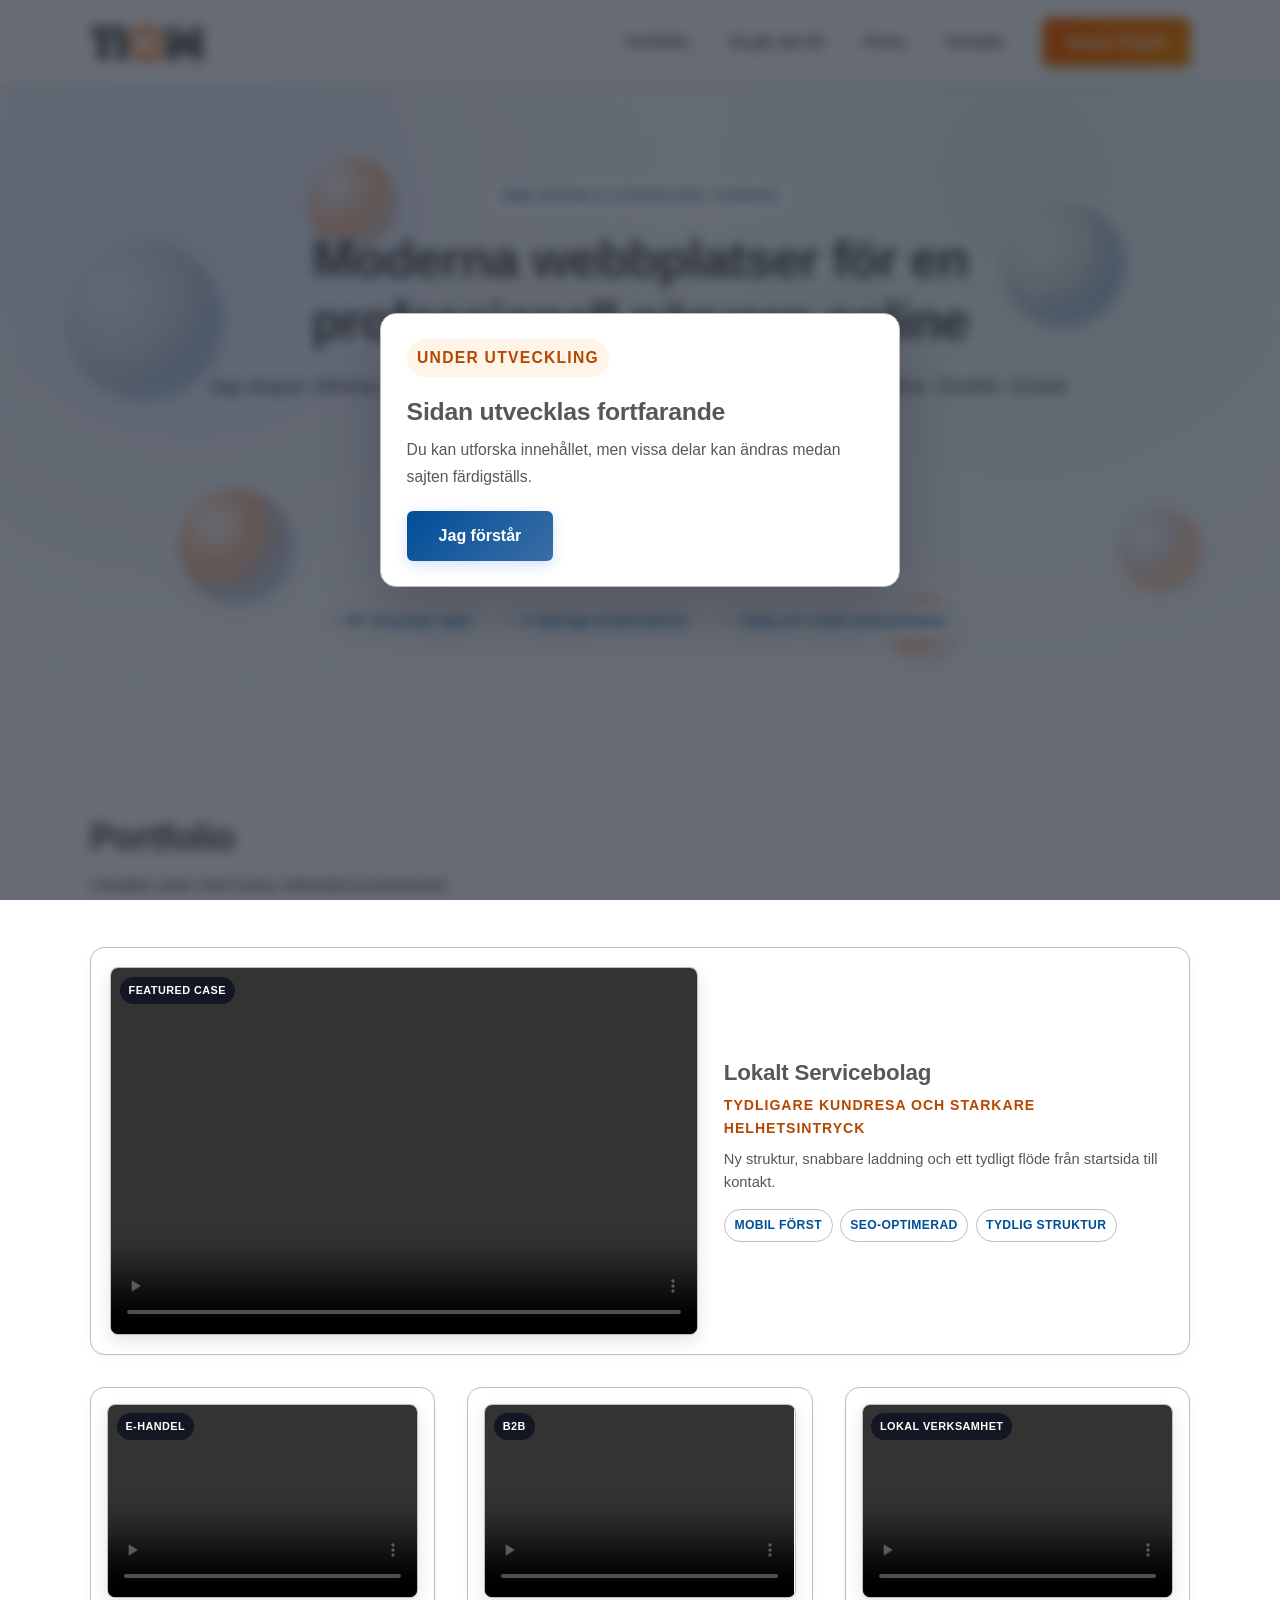
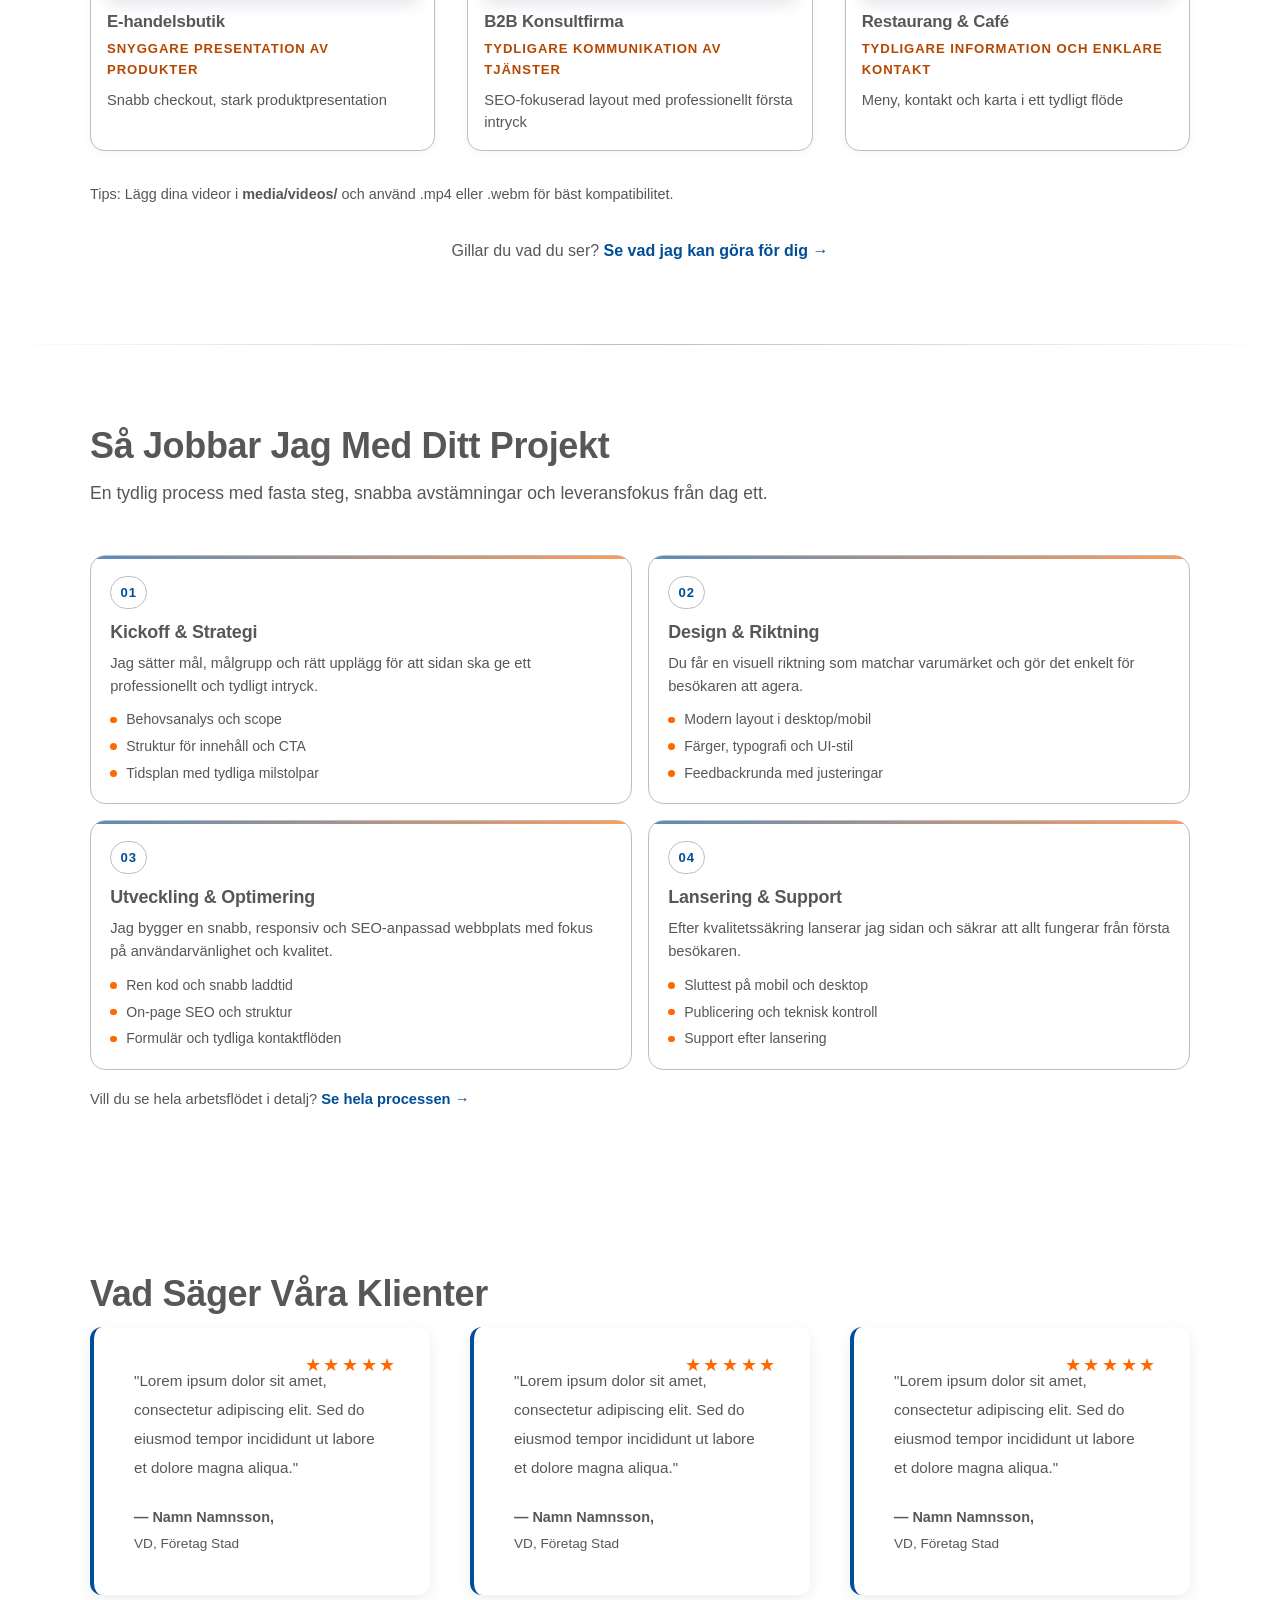
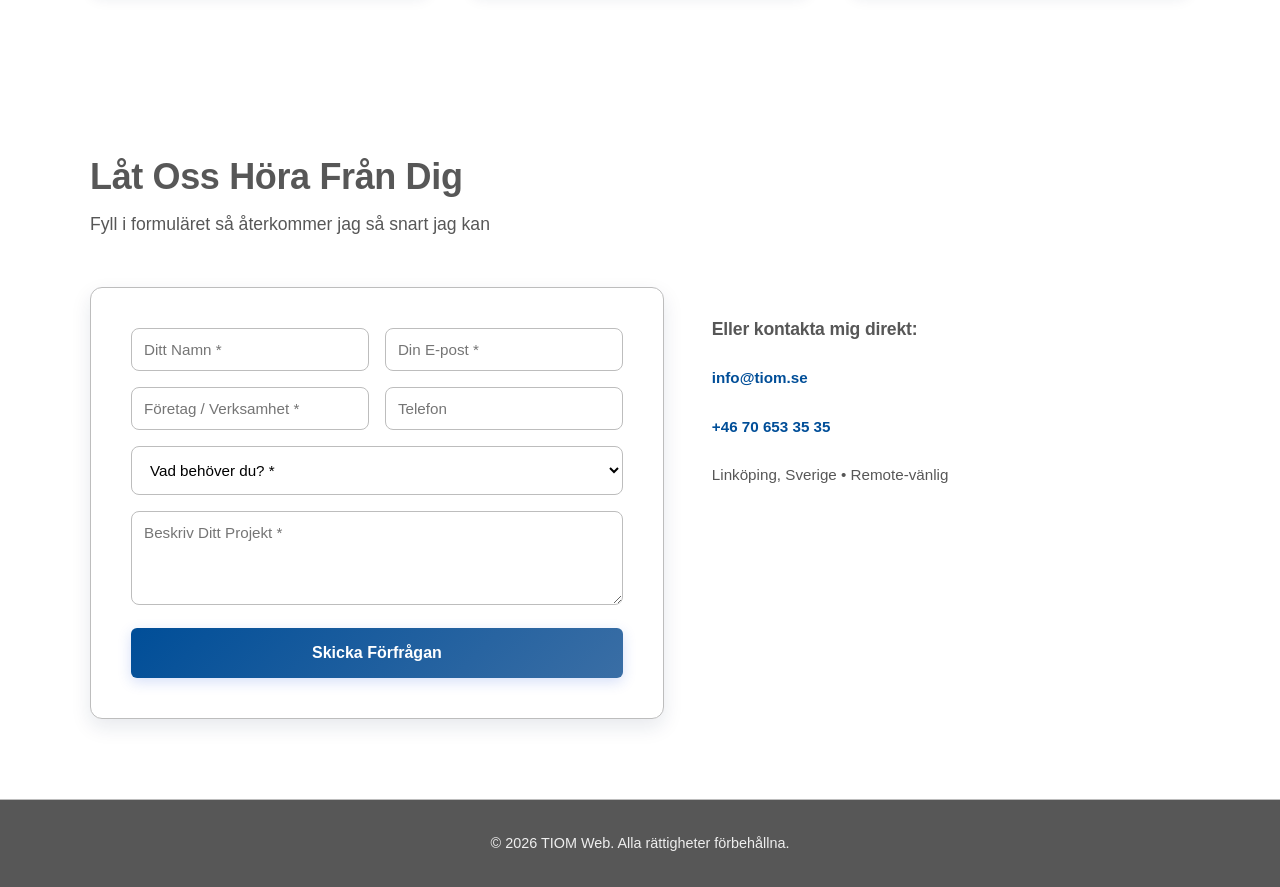
==== commit 652d9f64: "Added og image" ====
--- a/index.html
+++ b/index.html
@@ -17,14 +17,14 @@
         <meta property="og:title" content="Webbutveckling i Sverige | TIOM Web - Professionella hemsidor">
         <meta property="og:description" content="Jag skapar moderna webbplatser som ger ditt företag en snygg och professionell närvaro online. Från design till lansering - snabbt och professionellt.">
         <meta property="og:url" content="https://web.tiom.nu/">
-        <meta property="og:image" content="https://web.tiom.nu/media/images/TIOM%20Favicon%2064x64.png">
-        <meta property="og:image:width" content="64">
-        <meta property="og:image:height" content="64">
-        <meta property="og:image:alt" content="TIOM Web logotyp">
+        <meta property="og:image" content="https://web.tiom.nu/media/images/TIOM%20Web%20OG%20Banner.svg">
+        <meta property="og:image:width" content="1200">
+        <meta property="og:image:height" content="630">
+        <meta property="og:image:alt" content="TIOM Web OG-banner">
         <meta name="twitter:card" content="summary_large_image">
         <meta name="twitter:title" content="Webbutveckling i Sverige | TIOM Web - Professionella hemsidor">
         <meta name="twitter:description" content="Jag skapar moderna webbplatser som ger ditt företag en snygg och professionell närvaro online. Från design till lansering - snabbt och professionellt.">
-        <meta name="twitter:image" content="https://web.tiom.nu/media/images/TIOM%20Favicon%2064x64.png">
+        <meta name="twitter:image" content="https://web.tiom.nu/media/images/TIOM%20Web%20OG%20Banner.svg">
     <link rel="icon" type="image/png" href="media/images/TIOM Favicon 64x64.png">
     <link rel="stylesheet" href="css/style.min.css">
         <script type="application/ld+json">
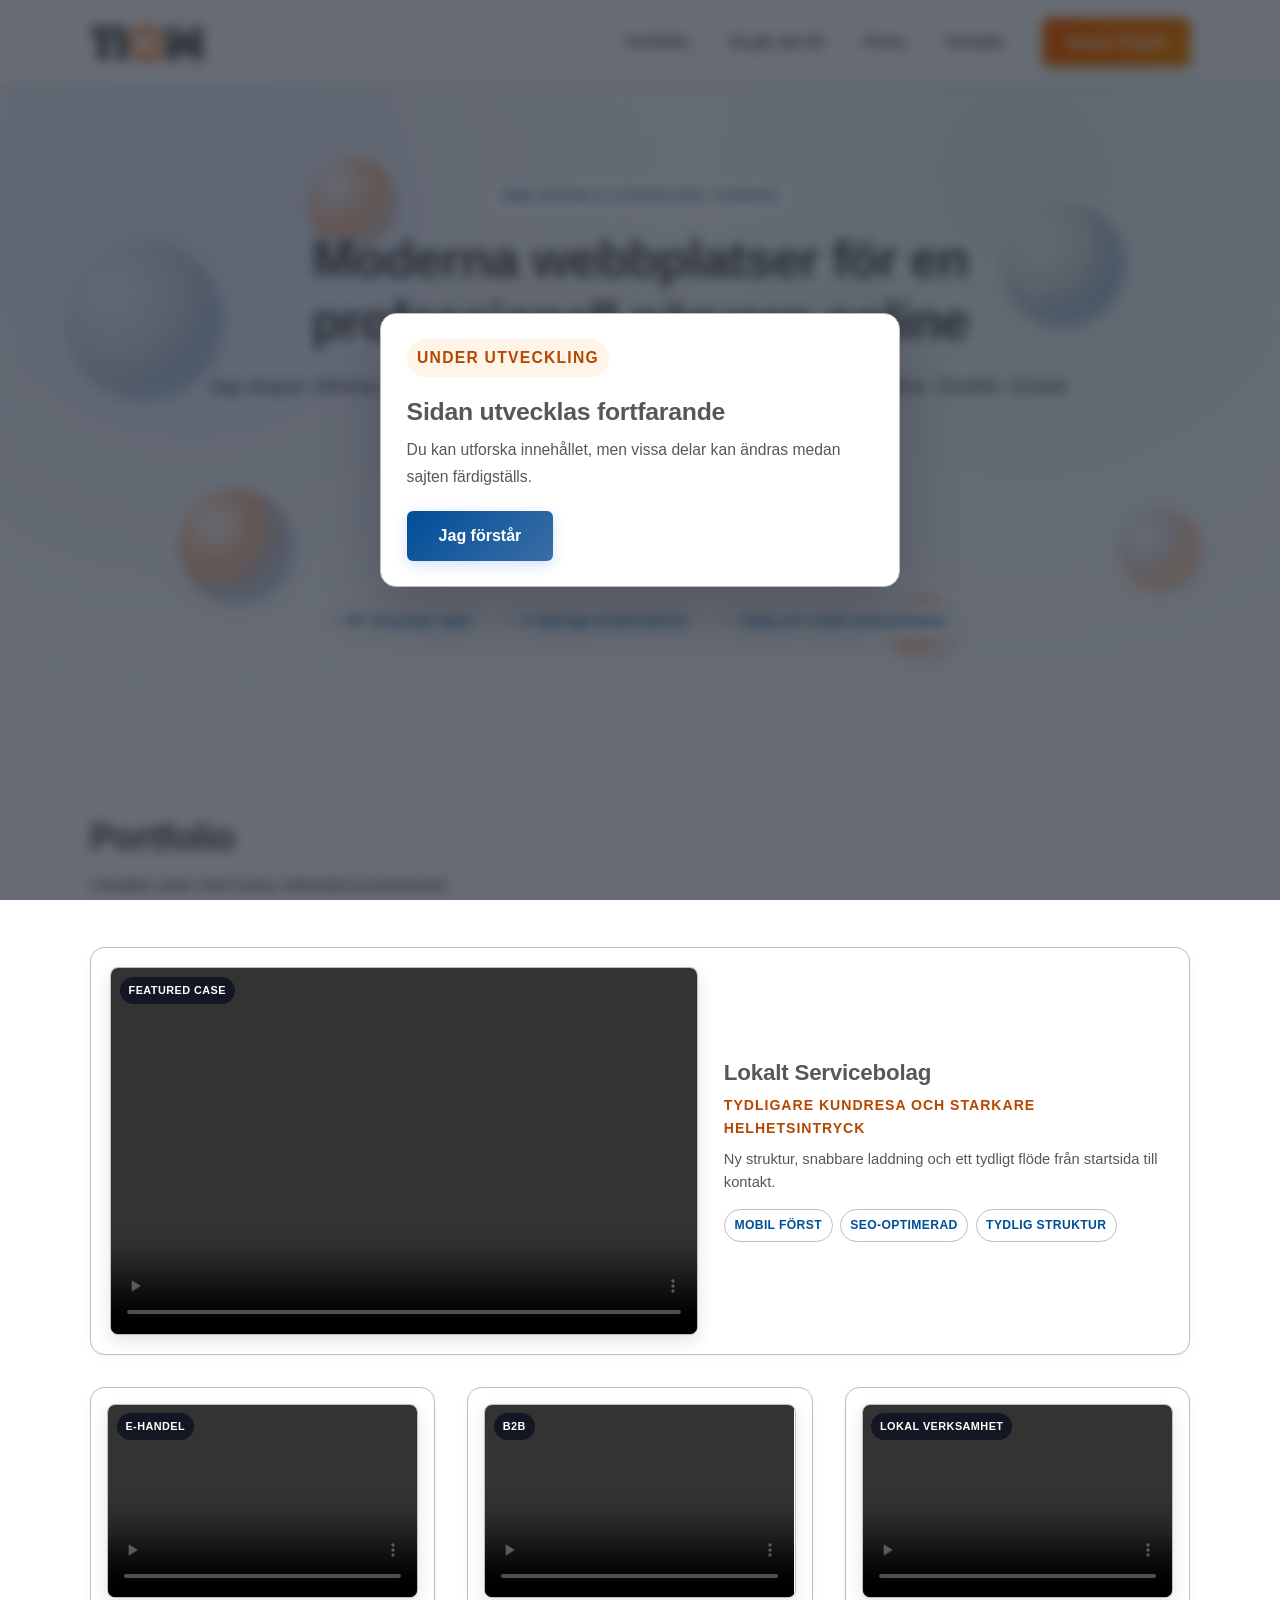
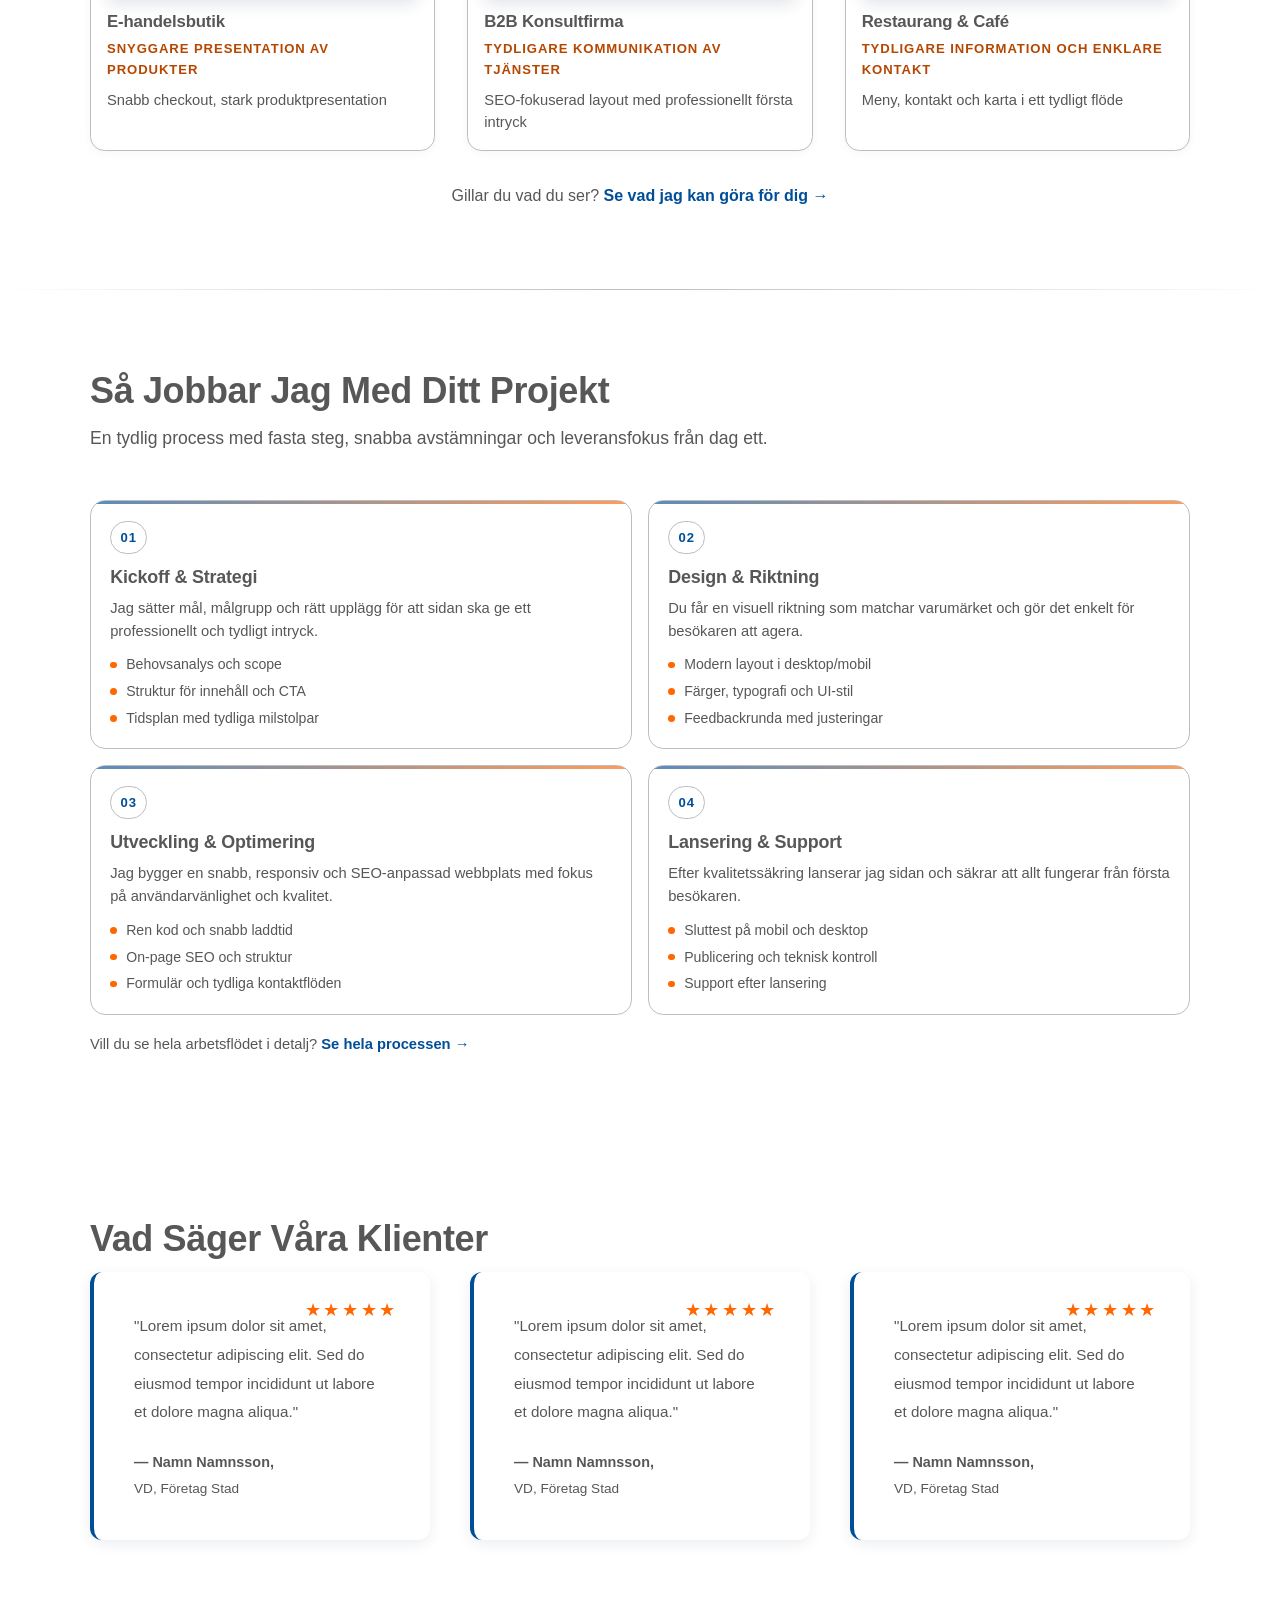
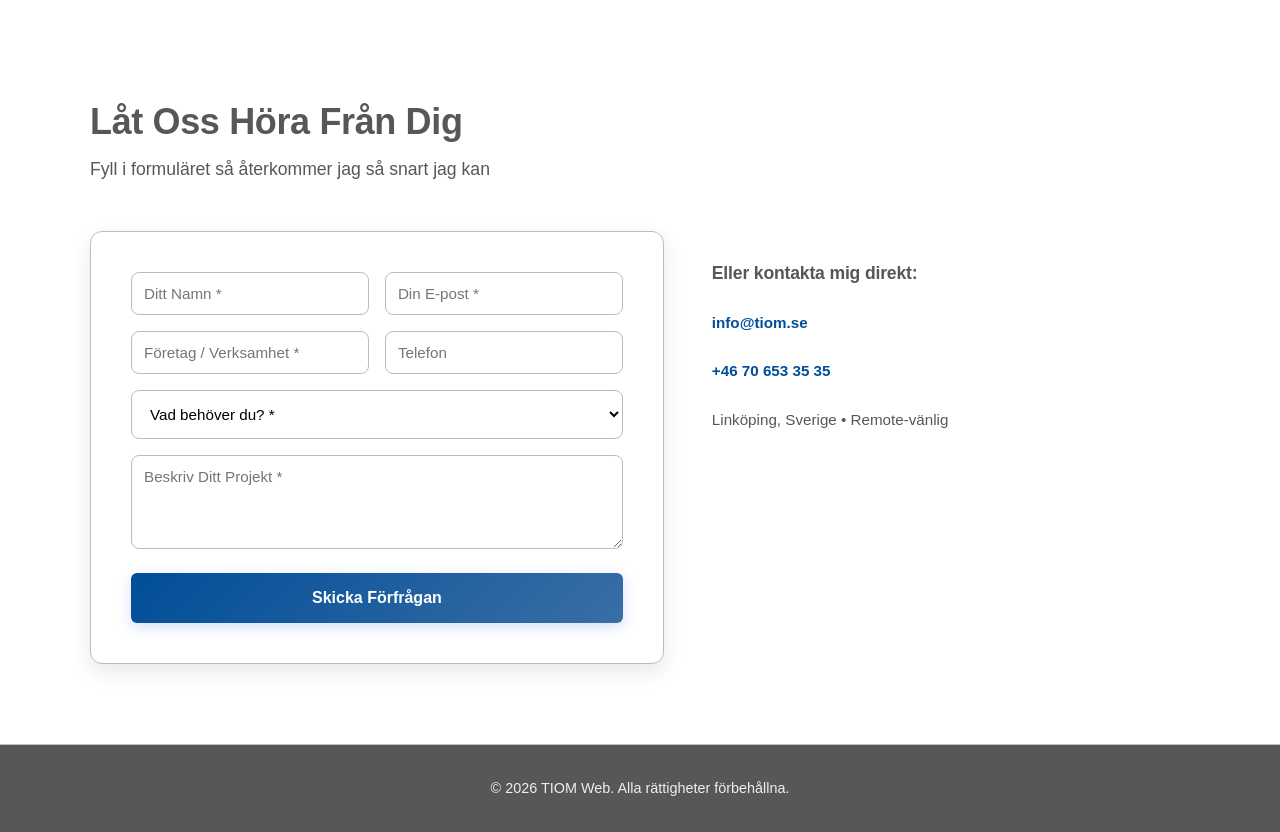
==== commit 788ff43c: "Added video" ====
--- a/index.html
+++ b/index.html
@@ -186,8 +186,6 @@
                     <p class="project-meta">Meny, kontakt och karta i ett tydligt flöde</p>
                 </article>
             </div>
-
-            <p class="projects-help">Tips: Lägg dina videor i <strong>media/videos/</strong> och använd .mp4 eller .webm för bäst kompatibilitet.</p>
             
             <p class="projects-cta">Gillar du vad du ser? <a href="#contact" class="link-bold">Se vad jag kan göra för dig →</a></p>
         </div>
--- a/css/style.min.css
+++ b/css/style.min.css
@@ -1 +1,3 @@
+.btn-secondary{background:linear-gradient(135deg,#ff6700 0%,#ff8a00 100%)!important;color:#fff!important;font-weight:700;border:none;box-shadow:0 4px 14px rgba(255,103,0,0.18)!important;}
+.btn-secondary:hover,.btn-secondary:focus{background:linear-gradient(135deg,#e85d00 0%,#ff6700 100%)!important;color:#fff!important;text-decoration:none;transform:translateY(-2px);box-shadow:0 8px 22px rgba(255,103,0,0.28)!important;}
 :root{--color-primary:#004e98;--color-primary-dark:#3a6ea5;--color-accent:#ff6700;--color-text-dark:#575757;--color-text-light:#575757;--color-white:#ffffff;--color-bg:#ffffff;--color-bg-soft:#ffffff;--color-border:#bdbdbd;--font-family:Inter,-apple-system,BlinkMacSystemFont,'Segoe UI',Roboto,sans-serif}*{margin:0;padding:0;box-sizing:border-box}html{scroll-behavior:smooth}body{font-family:var(--font-family);font-size:16px;line-height:1.6;color:var(--color-text-dark);background:var(--color-bg-soft)}body.popup-open{overflow:hidden}h1,h2,h3,h4,h5,h6{font-weight:700;line-height:1.2;letter-spacing:-.01em}h1{font-size:clamp(2rem, 4vw, 3.5rem);margin-bottom:1.25rem}h2{font-size:clamp(1.75rem, 3vw, 2.25rem)}p{color:var(--color-text-light)}a{color:var(--color-primary);text-decoration:none;transition:all .2s ease}a:hover{text-decoration:underline}.skip-link{position:absolute;top:.75rem;left:.75rem;z-index:2000;padding:.75rem 1rem;background:#fff;color:#004e98;border:2px solid #004e98;border-radius:.5rem;font-weight:700;transform:translateY(-180%);transition:transform .2s ease}.skip-link:focus,.skip-link:focus-visible{transform:translateY(0);outline:0}.visually-hidden{position:absolute;width:1px;height:1px;padding:0;margin:-1px;overflow:hidden;clip:rect(0,0,0,0);white-space:nowrap;border:0}.dev-popup{position:fixed;inset:0;z-index:3000;display:none;align-items:center;justify-content:center;padding:1.25rem}.dev-popup[aria-hidden=false]{display:flex}.dev-popup-overlay{position:absolute;inset:0;background:rgba(11,18,32,.62);backdrop-filter:blur(6px)}.dev-popup-panel{position:relative;z-index:1;width:min(520px,100%);background:#fff;border:1px solid #bdbdbd;border-radius:1rem;box-shadow:0 22px 60px rgba(11,18,32,.24);padding:1.6rem;text-align:left;animation:popupScaleIn .24s ease}.dev-popup-badge{display:inline-flex;align-items:center;gap:.35rem;margin-bottom:.8rem;padding:.35rem .65rem;border-radius:999px;background:#fff4e8;color:#b54700;font-size:.78rem;font-weight:800;letter-spacing:.08em;text-transform:uppercase}.dev-popup-panel h2{font-size:1.55rem;color:var(--color-text-dark);margin-bottom:.65rem}.dev-popup-panel p{font-size:.98rem;line-height:1.7;margin-bottom:1.25rem}@keyframes popupScaleIn{from{opacity:0;transform:translateY(18px) scale(.97)}to{opacity:1;transform:translateY(0) scale(1)}}.link-inline{color:var(--color-primary);font-weight:700;display:inline;position:relative;padding-bottom:2px}.link-inline::after{content:'';position:absolute;bottom:0;left:0;width:0;height:2px;background:var(--color-primary);transition:width .3s ease}.link-inline:hover::after{width:100%}.link-bold{font-weight:800;color:var(--color-primary)}.link-bold:hover{color:var(--color-primary-dark)}.container{width:min(1100px,90%);margin:0 auto}section{padding:5rem 0}.section-heading{font-size:2.25rem;margin-bottom:.75rem;color:var(--color-text-dark);position:relative;display:inline-block}.section-heading::after{content:none}.section-lead{font-size:1.1rem;color:var(--color-text-light);margin-bottom:3rem}.navbar{position:sticky;top:0;z-index:1000;background:rgba(255,255,255,.9);backdrop-filter:blur(8px);border-bottom:1px solid var(--color-border);padding:1.1rem 0;transition:padding .28s ease,box-shadow .28s ease,background-color .28s ease}.nav-container{width:min(1100px,90%);margin:0 auto;display:flex;justify-content:space-between;align-items:center;gap:1rem}.nav-logo{display:flex;align-items:center;height:2.5rem;transition:height .28s ease}.nav-logo img{height:100%;width:auto;max-width:150px;object-fit:contain}.nav-links{display:flex;gap:2.5rem;align-items:center;transition:gap .28s ease}.nav-toggle{display:none;flex-direction:column;justify-content:center;gap:.28rem;width:2.75rem;height:2.75rem;border:1px solid var(--color-border);border-radius:.65rem;background:var(--color-white);cursor:pointer;padding:.55rem;box-shadow:0 4px 14px rgba(17,36,74,.08)}.nav-toggle span{display:block;width:100%;height:2px;border-radius:999px;background:var(--color-primary);transition:transform .2s ease,opacity .2s ease}.nav-link{font-size:.95rem;font-weight:600;color:var(--color-text-dark);transition:color .2s ease,font-size .28s ease}.nav-link:hover{color:var(--color-primary)}.nav-link.is-active{color:var(--color-primary);font-weight:700}.nav-cta{background:linear-gradient(135deg,#ff6700 0,#ff8a00 100%);color:var(--color-white);padding:.75rem 1.5rem;border-radius:.375rem;font-weight:700;font-size:.95rem;box-shadow:0 4px 14px rgba(15,118,110,.24);transition:all .3s cubic-bezier(.34, 1.56, .64, 1)}.navbar.is-compact{padding:.58rem 0;background:rgba(255,255,255,.95);box-shadow:0 8px 24px rgba(0,78,152,.1)}.navbar.is-compact .nav-logo{height:2rem}.navbar.is-compact .nav-logo img{height:100%}.navbar.is-compact .nav-links{gap:1.6rem}.navbar.is-compact .nav-link{font-size:.9rem}.navbar.is-compact .nav-cta{padding:.62rem 1.2rem;font-size:.88rem}.nav-cta:hover{background:linear-gradient(135deg,#e85d00 0,#ff6700 100%);transform:translateY(-2px);box-shadow:0 8px 22px rgba(15,118,110,.35);color:var(--color-white)}@media (max-width:768px){.nav-container{position:relative}.nav-toggle{display:inline-flex}.nav-links{display:none;position:absolute;top:calc(100% + .75rem);left:0;right:0;flex-direction:column;align-items:stretch;gap:.35rem;padding:.85rem;background:rgba(255,255,255,.98);border:1px solid var(--color-border);border-radius:.85rem;box-shadow:0 18px 36px rgba(11,18,32,.12);z-index:1500}.navbar.menu-open .nav-links{display:flex}.nav-cta,.nav-link{width:100%;text-align:left}.nav-cta{display:block}}.btn{display:inline-block;padding:1rem 2rem;border-radius:.375rem;font-weight:700;font-size:1rem;text-align:center;border:none;cursor:pointer;transition:all .3s cubic-bezier(.34, 1.56, .64, 1);text-decoration:none;box-shadow:0 4px 14px rgba(29,78,216,.18)}.btn-primary{background:linear-gradient(135deg,#004e98 0,#3a6ea5 100%);color:var(--color-white)}.btn-primary:hover{background:linear-gradient(135deg,#3a6ea5 0,#3a6ea5 100%);box-shadow:0 10px 26px rgba(29,78,216,.3);transform:translateY(-2px);text-decoration:none}.btn-block{width:100%;display:block}.hero{padding:6rem 0;text-align:center;background:radial-gradient(circle at 15% 20%,rgba(29,78,216,.1) 0,transparent 42%),radial-gradient(circle at 80% 14%,rgba(15,118,110,.08) 0,transparent 45%),linear-gradient(180deg,#fff 0,#fff 100%);position:relative;overflow:hidden;isolation:isolate}.hero::before{content:'';position:absolute;inset:0;background-image:radial-gradient(rgba(29,78,216,.13) .7px,transparent .7px),radial-gradient(rgba(15,118,110,.08) .7px,transparent .7px);background-size:28px 28px,34px 34px;background-position:0 0,14px 18px;mask-image:radial-gradient(circle at 50% 34%,black 0%,transparent 80%);opacity:.2;pointer-events:none;z-index:-2}.hero-bubbles{position:absolute;inset:0;pointer-events:none;z-index:-1;will-change:transform,opacity;transform:translate3d(0,0,0);transition:transform .18s linear,opacity .18s linear}.bubble-zone{position:relative;overflow:hidden;isolation:isolate}.bubble-zone>.container{position:relative;z-index:1}.bubble-zone .hero-bubbles{z-index:0}.bubble-zone .hero-bubble{opacity:.24}.bubble-zone .hero-bubble-1{width:92px;height:92px;left:7%;top:14%}.bubble-zone .hero-bubble-2{width:62px;height:62px;left:24%;top:9%}.bubble-zone .hero-bubble-3{width:88px;height:88px;right:9%;top:16%}.bubble-zone .hero-bubble-4{width:58px;height:58px;right:21%;top:44%;bottom:auto}.bubble-zone .hero-bubble-5{display:none}.bubble-zone .hero-bubble-6{width:60px;height:60px;right:6%;top:58%;bottom:auto}.hero-bubble{position:absolute;border-radius:999px;opacity:.34;filter:blur(.2px);box-shadow:inset -9px -10px 14px rgba(255,255,255,.35),0 8px 24px rgba(0,78,152,.14)}.hero-bubble-1{width:160px;height:160px;left:5%;top:24%;background:radial-gradient(circle at 30% 30%,#fff 0,#bdbdbd 42%,#3a6ea5 70%,#004e98 100%);animation:heroBubbleFloatA 18s ease-in-out infinite;animation-delay:-2s}.hero-bubble-2{width:92px;height:92px;left:24%;top:11%;background:radial-gradient(circle at 30% 30%,#fff 0,#ff6700 48%,#3a6ea5 100%);animation:heroBubbleFloatB 13s ease-in-out infinite alternate;animation-delay:-6s}.hero-bubble-3{width:125px;height:125px;right:12%;top:18%;background:radial-gradient(circle at 30% 30%,#fff 0,#bdbdbd 38%,#004e98 72%,#3a6ea5 100%);animation:heroBubbleFloatC 16s ease-in-out infinite;animation-delay:-4s}.hero-bubble-4{width:70px;height:70px;right:25%;bottom:11%;background:radial-gradient(circle at 30% 30%,#fff 0,#ff6700 40%,#bdbdbd 68%,#3a6ea5 100%);animation:heroBubbleFloatD 15s ease-in-out infinite;animation-delay:-9s}.hero-bubble-5{width:116px;height:116px;left:14%;top:62%;background:radial-gradient(circle at 30% 30%,#fff 0,#ff6700 34%,#3a6ea5 72%,#004e98 100%);animation:heroBubbleFloatC 17s ease-in-out infinite;animation-delay:-7s}.hero-bubble-6{width:84px;height:84px;right:6%;bottom:22%;background:radial-gradient(circle at 30% 30%,#fff 0,#bdbdbd 30%,#ff6700 62%,#3a6ea5 100%);animation:heroBubbleFloatB 14s ease-in-out infinite;animation-delay:-11s}@keyframes heroBubbleFloatA{0%{transform:translate3d(0,0,0) scale(1)}33%{transform:translate3d(20px,-14px,0) scale(1.05)}66%{transform:translate3d(-10px,10px,0) scale(.97)}100%{transform:translate3d(0,0,0) scale(1)}}@keyframes heroBubbleFloatB{0%{transform:translate3d(0,0,0) scale(1)}25%{transform:translate3d(-12px,8px,0) scale(1.04)}75%{transform:translate3d(14px,-12px,0) scale(.96)}100%{transform:translate3d(-4px,6px,0) scale(1.02)}}@keyframes heroBubbleFloatC{0%{transform:translate3d(0,0,0) scale(1)}40%{transform:translate3d(-18px,-10px,0) scale(1.04)}70%{transform:translate3d(9px,14px,0) scale(.98)}100%{transform:translate3d(0,0,0) scale(1)}}@keyframes heroBubbleFloatD{0%{transform:translate3d(0,0,0) scale(1)}35%{transform:translate3d(8px,-16px,0) scale(1.06)}65%{transform:translate3d(-12px,10px,0) scale(.95)}100%{transform:translate3d(0,0,0) scale(1)}}@media (prefers-reduced-motion:reduce){.hero-bubble{animation:none}}.hero-eyebrow{display:inline-block;margin-bottom:1rem;background:#fff;color:#3a6ea5;font-weight:700;font-size:.78rem;text-transform:uppercase;letter-spacing:.08em;padding:.4rem .75rem;border-radius:999px}.hero-content{width:min(900px,90%);margin:0 auto;position:relative;z-index:1}.hero-title{color:var(--color-text-dark);margin-bottom:1rem;font-weight:800;letter-spacing:-.02em}.hero-subtitle{font-size:1.25rem;color:var(--color-text-light);margin-bottom:2rem;line-height:1.8}.hero-cta-text{margin-top:1.5rem;font-size:.95rem;color:var(--color-text-light)}.hero-trust{margin-top:1.55rem;display:flex;justify-content:center;flex-wrap:wrap;gap:.7rem}.hero-trust-item{display:inline-flex;align-items:center;gap:.48rem;background:#fff;border:1px solid #bdbdbd;color:#004e98;font-size:.81rem;font-weight:600;letter-spacing:.01em;padding:.44rem .74rem;border-radius:999px}.hero-trust-icon{color:#004e98;font-size:.62rem;line-height:1}.stats-section{padding:2.4rem 0;background:#fff;border-top:1px solid var(--color-border);border-bottom:1px solid var(--color-border)}.stats-grid{display:grid;grid-template-columns:repeat(4,minmax(0,1fr));gap:.9rem}.stat-item{padding:1.1rem 1rem 1rem;border-radius:.75rem;border:1px solid #bdbdbd;background:#fff;text-align:left;transition:all .25s ease;box-shadow:0 2px 8px rgba(11,18,32,.04)}.stat-item:hover{transform:translateY(-2px);border-color:#bdbdbd;box-shadow:0 8px 20px rgba(17,36,74,.08)}.stat-kicker{font-size:.72rem;text-transform:uppercase;letter-spacing:.08em;font-weight:700;color:#575757;margin-bottom:.45rem}.stat-number{font-size:2.3rem;font-weight:800;color:var(--color-primary);margin-bottom:.25rem;line-height:1}.stat-label{font-size:.85rem;color:var(--color-text-light);font-weight:500;line-height:1.45}.projects-section{padding:5rem 0;background:var(--color-bg-soft)}.projects-showcase{display:grid;grid-template-columns:repeat(3,minmax(0,1fr));gap:2rem;margin-bottom:2rem}.project-item{text-align:left;transition:all .3s ease;padding:1rem;border-radius:.9rem;background:var(--color-white);border:1px solid var(--color-border);box-shadow:0 2px 10px rgba(11,18,32,.04)}.project-item-featured{grid-column:1/-1;display:grid;grid-template-columns:1.3fr 1fr;gap:1.2rem;align-items:center;padding:1.2rem}.project-item:hover{transform:translateY(-6px);border-color:var(--color-primary);box-shadow:0 12px 30px rgba(17,36,74,.14)}.project-media{position:relative;margin-bottom:.85rem}.project-media-featured{margin-bottom:0}.project-video{display:block;width:100%;aspect-ratio:16/10;object-fit:cover;background:#fff;border-radius:.5rem;border:1px solid #bdbdbd;box-shadow:0 6px 16px rgba(17,36,74,.12);transition:all .3s ease}.project-item:hover .project-video{box-shadow:0 12px 26px rgba(17,36,74,.2)}.project-content{padding:.2rem .2rem .2rem .4rem}.project-tag{position:absolute;top:.6rem;left:.6rem;background:rgba(11,18,32,.82);color:#fff;font-size:.68rem;letter-spacing:.04em;text-transform:uppercase;font-weight:700;padding:.3rem .55rem;border-radius:999px}.project-item h3{font-size:1.05rem;margin-bottom:.35rem;color:var(--color-text-dark)}.project-item-featured h3{font-size:1.4rem;margin-bottom:.45rem}.project-result{color:#b54700;font-size:.82rem;font-weight:700;text-transform:uppercase;letter-spacing:.07em;margin-bottom:.55rem}.project-item-featured .project-result{font-size:.88rem}.project-meta{color:var(--color-text-light);font-size:.92rem;line-height:1.55}.project-metrics{margin-top:.95rem;display:flex;flex-wrap:wrap;gap:.45rem}.project-metrics span{font-size:.76rem;font-weight:700;letter-spacing:.03em;text-transform:uppercase;color:#004e98;background:#fff;border:1px solid #bdbdbd;border-radius:999px;padding:.35rem .6rem}.projects-help{margin-top:1rem;font-size:.9rem;color:var(--color-text-light)}.projects-cta{text-align:center;color:var(--color-text-light);margin-top:2rem}.pricing-hero{padding:5rem 0 2.5rem;background:linear-gradient(180deg,#fff 0,#fff 100%);position:relative;overflow:hidden;isolation:isolate}.pricing-hero-content{max-width:760px}.pricing-note{margin-top:.9rem;font-size:.88rem;color:#575757}.pricing-section{padding:3rem 0 4rem;background:var(--color-bg-soft)}.pricing-grid{display:grid;grid-template-columns:repeat(3,minmax(0,1fr));gap:1rem}.pricing-clarity{margin-top:1.2rem;padding:1.15rem 1.2rem;border:1px solid #bdbdbd;border-left:4px solid #ff6700;border-radius:.95rem;background:#fff;box-shadow:0 8px 22px rgba(0,78,152,.08);transition:transform .25s ease,box-shadow .25s ease}.pricing-clarity:hover{transform:translateY(-2px);box-shadow:0 14px 28px rgba(0,78,152,.12)}.pricing-clarity-tags{display:flex;flex-wrap:wrap;gap:.45rem;margin-bottom:.55rem}.pricing-clarity-tags span{font-size:.74rem;font-weight:700;letter-spacing:.06em;text-transform:uppercase;color:#004e98;background:#fff;border:1px solid #bdbdbd;border-radius:999px;padding:.26rem .52rem}.pricing-clarity h2{font-size:1.08rem;color:var(--color-text-dark);margin-bottom:.48rem;line-height:1.35}.pricing-clarity p{font-size:.92rem;line-height:1.62;color:var(--color-text-light)}.pricing-clarity p+p{margin-top:.52rem}.hosting-offer{margin-top:.9rem;padding:1.05rem 1.15rem;border:1px solid #bdbdbd;border-radius:.95rem;background:#fff;box-shadow:0 6px 18px rgba(0,78,152,.07)}.hosting-offer-top{display:flex;justify-content:space-between;align-items:center;gap:.6rem;margin-bottom:.45rem}.hosting-offer h2{font-size:1.06rem;color:var(--color-text-dark);margin-bottom:.45rem}.hosting-offer p{font-size:.9rem;line-height:1.6;color:var(--color-text-light)}.hosting-list{margin-top:.55rem;list-style:none;display:grid;gap:.35rem}.hosting-list li{position:relative;padding-left:1rem;font-size:.88rem;color:var(--color-text-light)}.hosting-list li::before{content:'';position:absolute;left:0;top:.42rem;width:.42rem;height:.42rem;border-radius:999px;background:#ff6700}.template-offer-section{padding:2.3rem 0 1rem;background:#fff}.template-offer-grid{display:grid;grid-template-columns:1.05fr 1fr;gap:1rem;align-items:stretch}.template-offer-card{background:linear-gradient(180deg,#fff 0,#fff 100%);border:1px solid #bdbdbd;border-radius:.9rem;padding:1.25rem;box-shadow:0 4px 14px rgba(11,18,32,.05)}.template-preview{border:1px solid #bdbdbd;border-radius:.9rem;background:#fff;padding:1rem}.template-preview-browser{background:#fff;border:1px solid #bdbdbd;border-radius:.7rem;overflow:hidden;box-shadow:0 8px 20px rgba(17,36,74,.1)}.template-preview-topbar{height:2rem;border-bottom:1px solid #bdbdbd;background:#fff;display:flex;align-items:center;gap:.35rem;padding:0 .6rem}.template-preview-topbar span{width:.5rem;height:.5rem;border-radius:999px;background:#bdbdbd}.template-preview-content{padding:.75rem}.template-preview-hero{height:7.2rem;border-radius:.5rem;background:linear-gradient(135deg,#3a6ea5 0,#004e98 100%);margin-bottom:.65rem}.template-preview-cards{display:grid;grid-template-columns:repeat(3,minmax(0,1fr));gap:.45rem}.template-preview-card{height:3.8rem;border-radius:.4rem;background:#fff;border:1px solid #bdbdbd}.template-preview-caption{margin-top:.7rem;font-size:.83rem;color:#575757}.pricing-card{background:#fff;border:1px solid var(--color-border);border-radius:.9rem;padding:1.25rem;box-shadow:0 4px 14px rgba(11,18,32,.05);display:flex;flex-direction:column}.pricing-card .btn{margin-top:auto}.pricing-card-featured{border-color:#bdbdbd;box-shadow:0 14px 30px rgba(29,78,216,.15);transform:translateY(-3px)}.pricing-card-template{border-color:#bdbdbd;background:linear-gradient(180deg,#fff 0,#fff 100%)}.pricing-badge{display:inline-block;font-size:.72rem;text-transform:uppercase;font-weight:700;letter-spacing:.08em;color:#3a6ea5;background:#fff;border:1px solid #bdbdbd;padding:.32rem .55rem;border-radius:999px;margin-bottom:.55rem}.pricing-tier{font-size:.78rem;text-transform:uppercase;letter-spacing:.08em;color:#575757;font-weight:700;margin-bottom:.45rem}.pricing-name{font-size:1.28rem;color:var(--color-text-dark);margin-bottom:.45rem}.pricing-price{font-size:1.7rem;line-height:1.1;color:var(--color-primary);font-weight:800;margin-bottom:.6rem}.pricing-desc{font-size:.92rem;color:var(--color-text-light);margin-bottom:.9rem}.pricing-features{list-style:none;margin-bottom:1rem}.pricing-features li{font-size:.9rem;color:var(--color-text-light);padding:.34rem 0 .34rem 1.2rem;position:relative}.pricing-features li::before{content:"✓";position:absolute;left:0;color:#ff6700;font-weight:700}.addons-section{padding:4rem 0;background:#fff}.addons-grid{display:grid;grid-template-columns:repeat(4,minmax(0,1fr));gap:.8rem}.addon-item{background:#fff;border:1px solid #bdbdbd;border-radius:.75rem;padding:1rem;box-shadow:0 8px 20px rgba(0,78,152,.08);transition:transform .2s ease,box-shadow .2s ease,border-color .2s ease}.addon-item:hover{transform:translateY(-2px);border-color:#3a6ea5;box-shadow:0 14px 28px rgba(0,78,152,.14)}.addon-item h3{font-size:1rem;color:var(--color-text-dark);margin-bottom:.45rem}.addon-desc{font-size:.88rem;color:var(--color-text-light);line-height:1.45;margin-bottom:.65rem}.addon-price{font-size:.88rem;color:var(--color-primary);font-weight:700}.faq-section{padding:4rem 0;background:#fff}.faq-wrap{max-width:840px}.faq-item{background:#fff;border:1px solid var(--color-border);border-radius:.7rem;margin-bottom:.7rem;padding:.75rem .9rem}.faq-item summary{cursor:pointer;font-weight:700;color:var(--color-text-dark)}.faq-item p{margin-top:.6rem;font-size:.92rem}.pricing-cta{padding:4rem 0;background:#fff;text-align:center}.flow-hero{padding:5rem 0 2.6rem;background:linear-gradient(180deg,#fff 0,#fff 100%);position:relative;overflow:hidden;isolation:isolate}.flow-hero-content{max-width:780px}.flow-steps-section{padding:2.5rem 0 4rem;background:#fff}.flow-steps-grid{display:grid;gap:1rem}.flow-step-card{background:#fff;border:1px solid #bdbdbd;border-radius:.95rem;padding:1.2rem;box-shadow:0 6px 18px rgba(11,18,32,.05)}.flow-step-header{display:grid;grid-template-columns:auto 1fr;gap:.9rem;align-items:start;margin-bottom:1rem}.flow-step-number{display:inline-flex;width:2.35rem;height:2.35rem;border-radius:.6rem;align-items:center;justify-content:center;background:#fff;color:#3a6ea5;font-weight:800;font-size:.95rem;letter-spacing:.03em}.flow-step-header h2{font-size:1.22rem;margin-bottom:.25rem;color:var(--color-text-dark)}.flow-step-header p{font-size:.92rem;color:var(--color-text-light)}.flow-step-columns{display:grid;grid-template-columns:repeat(2,minmax(0,1fr));gap:.8rem}.flow-col{border:1px solid #bdbdbd;background:#fff;border-radius:.75rem;padding:.8rem}.flow-col-client{border-color:#bdbdbd;background:#fff}.flow-col h3{font-size:.84rem;text-transform:uppercase;letter-spacing:.08em;margin-bottom:.55rem;color:#3a6ea5}.flow-col-client h3{color:#ff6700}.flow-col ul{list-style:none}.flow-col li{position:relative;padding:.33rem 0 .33rem 1.1rem;font-size:.9rem;color:var(--color-text-light);line-height:1.45}.flow-col li::before{content:"•";position:absolute;left:0;top:.34rem;color:#004e98;font-weight:800}.flow-col-client li::before{color:#ff6700}.flow-summary-section{padding:0 0 4rem;background:#fff}.flow-summary-grid{display:grid;grid-template-columns:repeat(3,minmax(0,1fr));gap:.8rem}.flow-summary-card{border:1px solid #bdbdbd;border-radius:.75rem;background:#fff;padding:1rem}.flow-summary-card h2{font-size:1rem;color:var(--color-text-dark);margin-bottom:.35rem}.flow-summary-card p{font-size:.9rem;color:var(--color-text-light)}.process-section{padding:5rem 0;background:#fff;position:relative}.process-section::before{content:'';position:absolute;top:0;left:0;right:0;height:1px;background:linear-gradient(90deg,transparent,var(--color-border),transparent)}.process-items{display:grid;grid-template-columns:repeat(2,minmax(0,1fr));gap:1rem}.process-header{max-width:760px;margin-bottom:1.4rem}.process-item{padding:1.25rem 1.2rem;text-align:left;background:var(--color-white);border-radius:.95rem;border:1px solid var(--color-border);transition:all .3s ease;position:relative;overflow:hidden}.process-item::after{content:'';position:absolute;top:0;left:0;width:100%;height:3px;background:linear-gradient(90deg,#004e98 0,#ff6700 100%);opacity:.65}.process-item:hover{transform:translateY(-5px);border-color:var(--color-primary);box-shadow:0 10px 26px rgba(17,36,74,.14)}.process-top{display:flex;align-items:center;justify-content:flex-start;margin-bottom:.8rem}.process-number{font-size:.82rem;font-weight:800;color:#004e98;background:#fff;border:1px solid #bdbdbd;border-radius:999px;letter-spacing:.08em;padding:.3rem .58rem;margin-bottom:0}.process-item h3{font-size:1.12rem;margin-bottom:.55rem;color:var(--color-text-dark)}.process-item p{color:var(--color-text-light);font-size:.92rem;line-height:1.55;margin-bottom:.75rem}.process-list{list-style:none;display:grid;gap:.4rem}.process-list li{position:relative;padding-left:1rem;font-size:.88rem;color:var(--color-text-light);line-height:1.45}.process-list li::before{content:'';position:absolute;left:0;top:.45rem;width:.42rem;height:.42rem;border-radius:999px;background:#ff6700}.process-divider{display:none}.process-footnote{margin-top:1.15rem;font-size:.92rem;color:var(--color-text-light)}@media (max-width:768px){.process-items{grid-template-columns:1fr}}.testimonials-section{padding:5rem 0;background:#fff}.testimonials-showcase{display:grid;grid-template-columns:repeat(auto-fit,minmax(280px,1fr));gap:2.5rem}.testimonial{padding:2.5rem;border-left:4px solid var(--color-primary);background:var(--color-white);border-radius:.75rem;box-shadow:0 4px 14px rgba(17,36,74,.08);transition:all .3s ease;position:relative}.testimonial::before{content:'★★★★★';position:absolute;top:1.5rem;right:2rem;color:#ff6700;font-size:1.1rem;letter-spacing:.15em}.testimonial:hover{transform:translateY(-4px);box-shadow:0 12px 30px rgba(17,36,74,.15);border-left-color:#ff6700}.testimonial p{color:var(--color-text-dark);margin-bottom:1.5rem;line-height:1.9;font-size:.95rem}.testimonial footer{font-style:normal;font-weight:700;color:var(--color-text-dark);font-size:.9rem}.testimonial footer span{color:var(--color-text-light);font-weight:500;display:block;font-size:.85rem;margin-top:.25rem}.contact-section{padding:5rem 0;background:#fff}.contact-wrapper{display:grid;grid-template-columns:1.2fr 1fr;gap:3rem;margin-top:3rem}.contact-form{background:var(--color-white);padding:2.5rem;border-radius:.75rem;border:1px solid var(--color-border);box-shadow:0 8px 20px rgba(17,36,74,.1)}.form-row{display:grid;grid-template-columns:1fr 1fr;gap:1rem}.form-group{margin-bottom:1.5rem}.form-group input,.form-group select,.form-group textarea{width:100%;padding:.875rem;border:1.5px solid var(--color-border);border-radius:.5rem;font-family:var(--font-family);font-size:.95rem;transition:all .3s ease;background:var(--color-white)}.form-group input:focus,.form-group select:focus,.form-group textarea:focus{outline:0;border-color:var(--color-primary);box-shadow:0 0 0 4px rgba(29,78,216,.12);background:#fff}.contact-info{padding:2rem 0}.contact-info h3{font-size:1.1rem;margin-bottom:1.5rem;color:var(--color-text-dark)}.contact-info p{margin-bottom:1.25rem;line-height:1.9;font-size:.95rem}.contact-info a{font-weight:700;color:var(--color-primary);transition:all .2s ease}.contact-info a:hover{color:var(--color-primary-dark)}@media (max-width:900px){.contact-wrapper{grid-template-columns:1fr}.form-row{grid-template-columns:1fr}}.footer{background:var(--color-text-dark);color:var(--color-white);padding:2rem 0;text-align:center;border-top:1px solid var(--color-border)}@media (max-width:768px){.hero-bubble{opacity:.16}.bubble-zone .hero-bubble-1{width:72px;height:72px;left:6%;top:12%}.bubble-zone .hero-bubble-2{width:50px;height:50px;left:22%;top:10%}.bubble-zone .hero-bubble-3{width:74px;height:74px;right:7%;top:15%}.bubble-zone .hero-bubble-4{width:46px;height:46px;right:18%;top:38%}.bubble-zone .hero-bubble-5{display:none}.bubble-zone .hero-bubble-6{width:48px;height:48px;right:6%;top:52%}.hero-trust{gap:.45rem}.hero-trust-item{font-size:.74rem;padding:.4rem .66rem}}.footer p{color:rgba(255,255,255,.9);font-size:.9rem}@media (max-width:768px){section{padding:3rem 0}.flow-step-columns{grid-template-columns:1fr}.flow-summary-grid{grid-template-columns:1fr}.template-offer-grid{grid-template-columns:1fr}.template-preview-cards{grid-template-columns:repeat(2,minmax(0,1fr))}.pricing-grid{grid-template-columns:1fr;gap:.85rem}.pricing-card-featured{transform:none}.addons-grid{grid-template-columns:repeat(2,minmax(0,1fr))}.stats-grid{grid-template-columns:repeat(2,minmax(0,1fr));gap:.7rem}.stat-item{padding:.95rem .85rem .85rem}.stat-number{font-size:2rem}.hero{padding:4rem 0}.testimonials-showcase{grid-template-columns:1fr}.projects-showcase{grid-template-columns:1fr;gap:1.2rem}.project-item-featured{grid-template-columns:1fr;gap:.95rem}}@media (max-width:480px){.hero-title{font-size:1.75rem}.hero-subtitle{font-size:1rem}.btn{padding:.875rem 1.5rem;font-size:.95rem}.btn-large{padding:1rem 1.5rem;font-size:1rem}.addons-grid{grid-template-columns:1fr}.template-preview-cards{grid-template-columns:1fr}.stats-grid{grid-template-columns:1fr}}.wizard-modal{position:fixed;top:0;left:0;width:100%;height:100%;display:none;align-items:center;justify-content:center;z-index:9999}.wizard-modal[aria-hidden=false]{display:flex}.wizard-overlay{position:absolute;top:0;left:0;width:100%;height:100%;background:rgba(0,0,0,.5);backdrop-filter:blur(4px)}.wizard-container{position:relative;z-index:10000;background:var(--color-white);border-radius:1rem;box-shadow:0 20px 60px rgba(0,78,152,.3);width:90%;max-width:600px;max-height:90vh;overflow-y:auto;animation:slideUp .3s ease}@keyframes slideUp{from{opacity:0;transform:translateY(30px)}to{opacity:1;transform:translateY(0)}}.wizard-header{display:flex;justify-content:space-between;align-items:center;padding:1.5rem 2rem;border-bottom:1px solid #e5e5e5;background:linear-gradient(135deg,#004e98 0,#3a6ea5 100%);color:var(--color-white);border-radius:1rem 1rem 0 0}.wizard-header h2{margin:0;font-size:1.5rem}.wizard-close{background:0 0;border:none;font-size:2rem;color:var(--color-white);cursor:pointer;padding:0;width:2rem;height:2rem;display:flex;align-items:center;justify-content:center;transition:transform .2s ease}.wizard-close:hover{transform:scale(1.2)}.wizard-step{display:none;padding:2rem;animation:fadeIn .3s ease}@keyframes fadeIn{from{opacity:0}to{opacity:1}}.wizard-step-title{margin:0 0 .5rem 0;font-size:1.25rem;color:var(--color-text-dark)}.wizard-step-desc{margin-bottom:1.5rem;color:var(--color-text-light);font-size:.95rem}.wizard-page-types{display:grid;grid-template-columns:repeat(auto-fit,minmax(200px,1fr));gap:1rem;margin-bottom:2rem}.page-type-option{display:flex;flex-direction:column;padding:1rem;border:2px solid #e5e5e5;border-radius:.75rem;cursor:pointer;transition:all .2s ease;background:var(--color-white)}.page-type-option input[type=checkbox]{display:none}.page-type-option:hover{border-color:#004e98;background:#f0f5fa}.page-type-option input[type=checkbox]:checked+.page-type-label,.page-type-option input[type=checkbox]:checked~.page-type-label{color:#004e98;font-weight:700}.page-type-option input[type=checkbox]:checked,.page-type-option:has(input[type=checkbox]:checked){border-color:#004e98;background:#dbeafe}.page-type-label{font-weight:600;color:var(--color-text-dark);margin-bottom:.5rem;display:block}.page-type-desc{font-size:.85rem;color:var(--color-text-light)}.wizard-summary{background:#f8fafb;border:1px solid #e5e5e5;border-radius:.75rem;padding:1.5rem;margin-bottom:1.5rem}.summary-item{margin-bottom:1rem}.summary-item:last-child{margin-bottom:0}.summary-label{font-weight:600;color:var(--color-text-dark);margin-bottom:.25rem;font-size:.9rem}.summary-value{color:#004e98;font-weight:500}.wizard-form{margin-bottom:2rem}.form-group{margin-bottom:1rem}.form-group label{display:block;margin-bottom:.5rem;font-weight:600;color:var(--color-text-dark);font-size:.9rem}.form-group input,.form-group textarea{width:100%;padding:.75rem;border:1px solid #bdbdbd;border-radius:.5rem;font-family:inherit;font-size:.95rem;transition:border-color .2s ease,box-shadow .2s ease}.form-group input:focus,.form-group textarea:focus{outline:0;border-color:#004e98;box-shadow:0 0 0 3px rgba(0,78,152,.1)}.wizard-actions{display:flex;gap:1rem;justify-content:flex-end}.btn-secondary{background:#e5e5e5;color:var(--color-text-dark)}.btn-secondary:hover{background:#d5d5d5}.wizard-success{text-align:center;padding:3rem 2rem!important}.success-icon{font-size:3rem;color:#10b981;margin-bottom:1rem;animation:scaleIn .4s ease}@keyframes scaleIn{from{transform:scale(0)}to{transform:scale(1)}}.wizard-success h3{font-size:1.5rem;color:var(--color-text-dark);margin-bottom:.5rem}.wizard-success p{color:var(--color-text-light);margin-bottom:1.5rem}@media (max-width:768px){.wizard-container{width:95%;max-width:100%}.wizard-header{padding:1.25rem 1.5rem}.wizard-header h2{font-size:1.25rem}.wizard-step{padding:1.5rem}.wizard-page-types{grid-template-columns:1fr}.wizard-actions{flex-direction:column}.wizard-actions .btn{width:100%}}
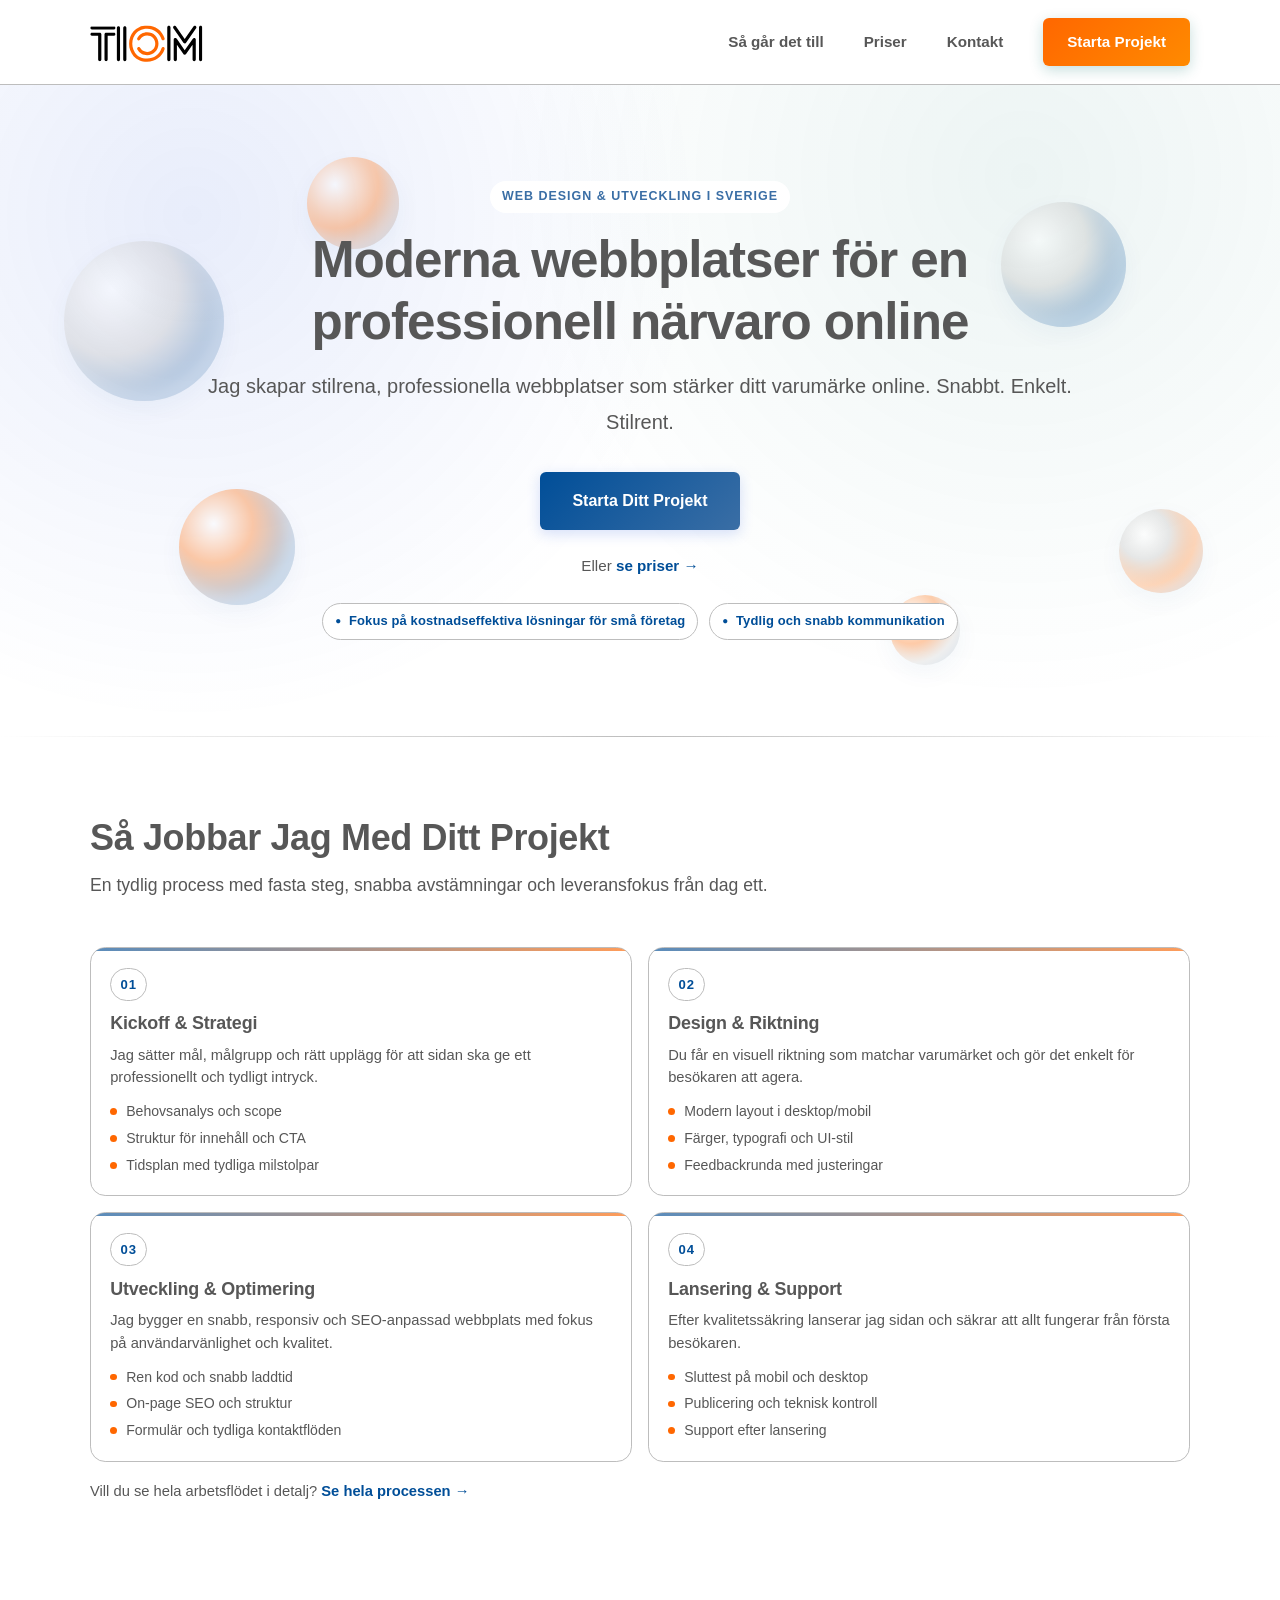
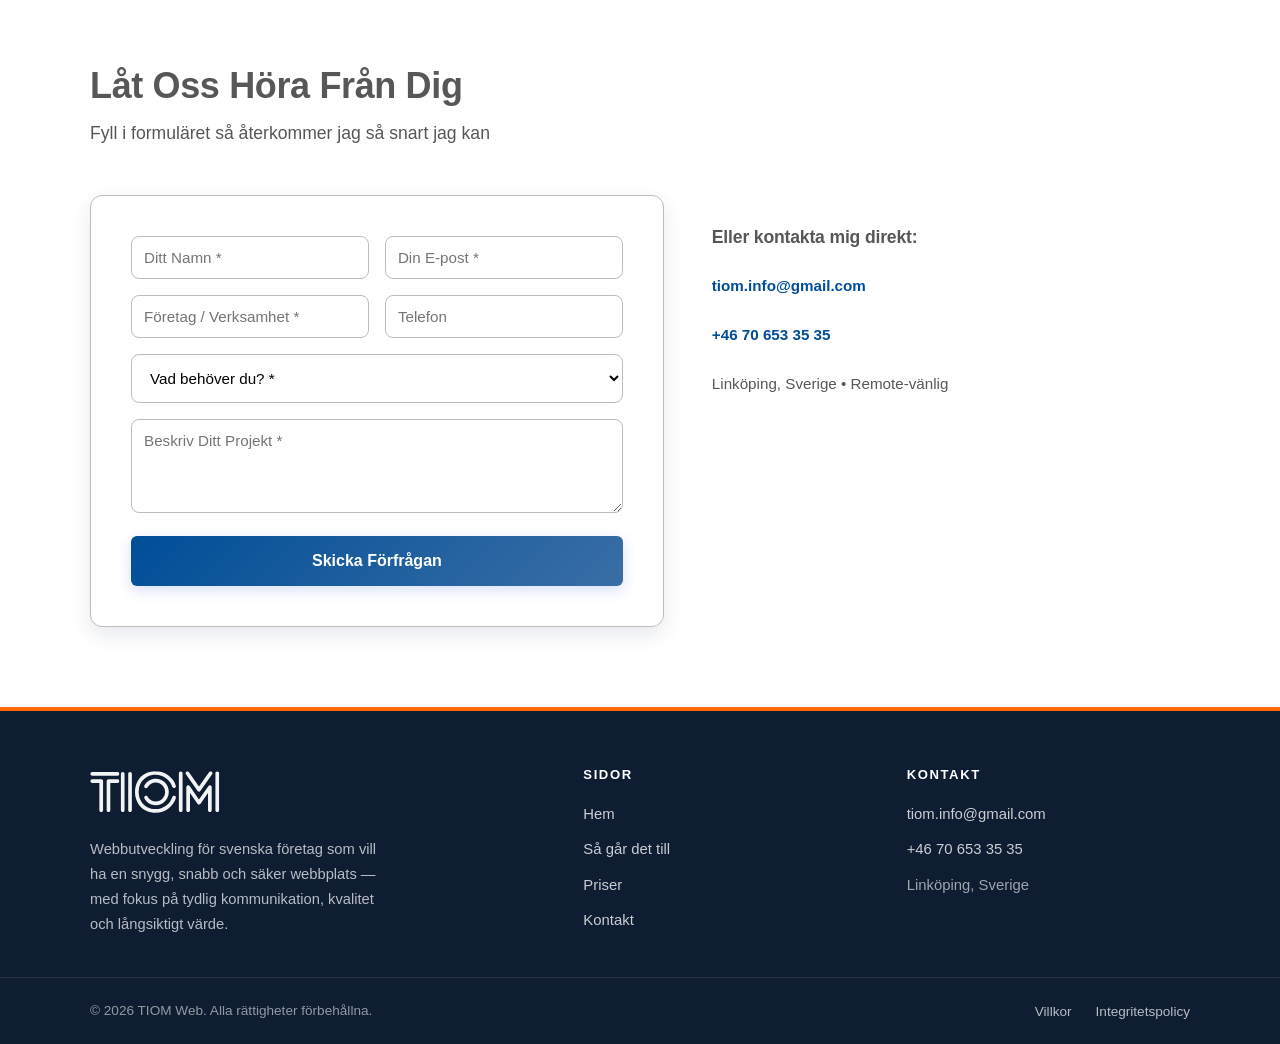
==== commit 1329da7e: "Rework pricing, footer, add legal pages, fix mobile menu - Pricing page: 850 kr/h Start tier, reposi" ====
--- a/index.html
+++ b/index.html
@@ -41,7 +41,7 @@
                     "@type": "LocalBusiness",
                     "name": "TIOM Web",
                     "url": "https://web.tiom.nu/",
-                    "email": "info@tiom.se",
+                    "email": "tiom.info@gmail.com",
                     "telephone": "+46 70 653 35 35",
                     "areaServed": "SE",
                     "description": "Webbutveckling med fokus på moderna, professionella och snabba webbplatser for svenska foretag."
@@ -52,15 +52,6 @@
 </head>
 <body>
     <a class="skip-link" href="#main-content">Hoppa till huvudinnehållet</a>
-    <div class="dev-popup" id="dev-popup" role="dialog" aria-modal="true" aria-labelledby="dev-popup-title" aria-describedby="dev-popup-desc" aria-hidden="true" hidden>
-        <div class="dev-popup-overlay" data-action="close-popup"></div>
-        <div class="dev-popup-panel">
-            <p class="dev-popup-badge">Under utveckling</p>
-            <h2 id="dev-popup-title">Sidan utvecklas fortfarande</h2>
-            <p id="dev-popup-desc">Du kan utforska innehållet, men vissa delar kan ändras medan sajten färdigställs.</p>
-            <button type="button" class="btn btn-primary" data-action="close-popup">Jag förstår</button>
-        </div>
-    </div>
     <!-- Navigation --> 
     <nav class="navbar">
         <div class="nav-container">
@@ -71,7 +62,6 @@
                 <span></span>
             </button>
             <div class="nav-links" id="primary-nav">
-                <a href="#projects" class="nav-link">Portfolio</a>
                 <a href="/process.html" class="nav-link">Så går det till</a>
                 <a href="/pricing.html" class="nav-link">Priser</a>
                 <a href="#contact" class="nav-link">Kontakt</a>
@@ -102,11 +92,7 @@
             <div class="hero-trust" aria-label="Snabba nyckelfördelar">
                 <div class="hero-trust-item">
                     <span class="hero-trust-icon" aria-hidden="true">●</span>
-                    <span>50+ lanserade sajter</span>
-                </div>
-                <div class="hero-trust-item">
-                    <span class="hero-trust-icon" aria-hidden="true">●</span>
-                    <span>5-stjärniga kundomdömen</span>
+                    <span>Fokus på kostnadseffektiva lösningar för små företag</span>
                 </div>
                 <div class="hero-trust-item">
                     <span class="hero-trust-icon" aria-hidden="true">●</span>
@@ -117,6 +103,7 @@
     </section>
 
     <!-- Projects Section -->
+    <!--
     <section class="projects-section" id="projects">
         <div class="container">
             <h2 class="section-heading">Portfolio</h2>
@@ -190,6 +177,7 @@
             <p class="projects-cta">Gillar du vad du ser? <a href="#contact" class="link-bold">Se vad jag kan göra för dig →</a></p>
         </div>
     </section>
+    -->
 
     <!-- Process Section -->
     <section class="process-section" id="process">
@@ -258,6 +246,7 @@
     </section>
 
     <!-- Testimonials Section -->
+    <!--
     <section class="testimonials-section">
         <div class="container">
             <h2 class="section-heading">Vad Säger Våra Klienter</h2>
@@ -280,6 +269,7 @@
             </div>
         </div>
     </section>
+    -->
 
     <!-- Contact Section -->
     <section class="contact-section" id="contact">
@@ -327,7 +317,7 @@
 
                 <div class="contact-info">
                     <h3>Eller kontakta mig direkt:</h3>
-                    <p><a href="mailto:info@tiom.se">info@tiom.se</a></p>
+                    <p><a href="mailto:tiom.info@gmail.com">tiom.info@gmail.com</a></p>
                     <p><a href="tel:+46706533535">+46 70 653 35 35</a></p>
                     <p>Linköping, Sverige • Remote-vänlig</p>
                 </div>
@@ -339,8 +329,39 @@
 
     <!-- Footer -->
     <footer class="footer">
-        <div class="container">
-            <p>&copy; 2026 TIOM Web. Alla rättigheter förbehållna.</p>
+        <div class="container footer-grid">
+            <div class="footer-brand">
+                <a href="index.html" class="footer-logo" aria-label="TIOM Web - Hem">
+                    <img src="media/images/TIOM Black.svg" alt="TIOM Web" loading="lazy" decoding="async">
+                </a>
+                <p class="footer-tagline">Webbutveckling för svenska företag som vill ha en snygg, snabb och säker webbplats — med fokus på tydlig kommunikation, kvalitet och långsiktigt värde.</p>
+            </div>
+            <nav class="footer-col" aria-label="Sidlänkar">
+                <h2 class="footer-heading">Sidor</h2>
+                <ul class="footer-list">
+                    <li><a href="index.html">Hem</a></li>
+                    <li><a href="process.html">Så går det till</a></li>
+                    <li><a href="pricing.html">Priser</a></li>
+                    <li><a href="index.html#contact">Kontakt</a></li>
+                </ul>
+            </nav>
+            <div class="footer-col">
+                <h2 class="footer-heading">Kontakt</h2>
+                <ul class="footer-list footer-contact">
+                    <li><a href="mailto:tiom.info@gmail.com">tiom.info@gmail.com</a></li>
+                    <li><a href="tel:+46706533535">+46 70 653 35 35</a></li>
+                    <li><span>Linköping, Sverige</span></li>
+                </ul>
+            </div>
+        </div>
+        <div class="footer-bottom">
+            <div class="container footer-bottom-inner">
+                <p>&copy; 2026 TIOM Web. Alla rättigheter förbehållna.</p>
+                <ul class="footer-legal">
+                    <li><a href="villkor.html">Villkor</a></li>
+                    <li><a href="integritetspolicy.html">Integritetspolicy</a></li>
+                </ul>
+            </div>
         </div>
     </footer>
 
--- a/css/style.min.css
+++ b/css/style.min.css
@@ -1,3 +1,3 @@
 .btn-secondary{background:linear-gradient(135deg,#ff6700 0%,#ff8a00 100%)!important;color:#fff!important;font-weight:700;border:none;box-shadow:0 4px 14px rgba(255,103,0,0.18)!important;}
 .btn-secondary:hover,.btn-secondary:focus{background:linear-gradient(135deg,#e85d00 0%,#ff6700 100%)!important;color:#fff!important;text-decoration:none;transform:translateY(-2px);box-shadow:0 8px 22px rgba(255,103,0,0.28)!important;}
-:root{--color-primary:#004e98;--color-primary-dark:#3a6ea5;--color-accent:#ff6700;--color-text-dark:#575757;--color-text-light:#575757;--color-white:#ffffff;--color-bg:#ffffff;--color-bg-soft:#ffffff;--color-border:#bdbdbd;--font-family:Inter,-apple-system,BlinkMacSystemFont,'Segoe UI',Roboto,sans-serif}*{margin:0;padding:0;box-sizing:border-box}html{scroll-behavior:smooth}body{font-family:var(--font-family);font-size:16px;line-height:1.6;color:var(--color-text-dark);background:var(--color-bg-soft)}body.popup-open{overflow:hidden}h1,h2,h3,h4,h5,h6{font-weight:700;line-height:1.2;letter-spacing:-.01em}h1{font-size:clamp(2rem, 4vw, 3.5rem);margin-bottom:1.25rem}h2{font-size:clamp(1.75rem, 3vw, 2.25rem)}p{color:var(--color-text-light)}a{color:var(--color-primary);text-decoration:none;transition:all .2s ease}a:hover{text-decoration:underline}.skip-link{position:absolute;top:.75rem;left:.75rem;z-index:2000;padding:.75rem 1rem;background:#fff;color:#004e98;border:2px solid #004e98;border-radius:.5rem;font-weight:700;transform:translateY(-180%);transition:transform .2s ease}.skip-link:focus,.skip-link:focus-visible{transform:translateY(0);outline:0}.visually-hidden{position:absolute;width:1px;height:1px;padding:0;margin:-1px;overflow:hidden;clip:rect(0,0,0,0);white-space:nowrap;border:0}.dev-popup{position:fixed;inset:0;z-index:3000;display:none;align-items:center;justify-content:center;padding:1.25rem}.dev-popup[aria-hidden=false]{display:flex}.dev-popup-overlay{position:absolute;inset:0;background:rgba(11,18,32,.62);backdrop-filter:blur(6px)}.dev-popup-panel{position:relative;z-index:1;width:min(520px,100%);background:#fff;border:1px solid #bdbdbd;border-radius:1rem;box-shadow:0 22px 60px rgba(11,18,32,.24);padding:1.6rem;text-align:left;animation:popupScaleIn .24s ease}.dev-popup-badge{display:inline-flex;align-items:center;gap:.35rem;margin-bottom:.8rem;padding:.35rem .65rem;border-radius:999px;background:#fff4e8;color:#b54700;font-size:.78rem;font-weight:800;letter-spacing:.08em;text-transform:uppercase}.dev-popup-panel h2{font-size:1.55rem;color:var(--color-text-dark);margin-bottom:.65rem}.dev-popup-panel p{font-size:.98rem;line-height:1.7;margin-bottom:1.25rem}@keyframes popupScaleIn{from{opacity:0;transform:translateY(18px) scale(.97)}to{opacity:1;transform:translateY(0) scale(1)}}.link-inline{color:var(--color-primary);font-weight:700;display:inline;position:relative;padding-bottom:2px}.link-inline::after{content:'';position:absolute;bottom:0;left:0;width:0;height:2px;background:var(--color-primary);transition:width .3s ease}.link-inline:hover::after{width:100%}.link-bold{font-weight:800;color:var(--color-primary)}.link-bold:hover{color:var(--color-primary-dark)}.container{width:min(1100px,90%);margin:0 auto}section{padding:5rem 0}.section-heading{font-size:2.25rem;margin-bottom:.75rem;color:var(--color-text-dark);position:relative;display:inline-block}.section-heading::after{content:none}.section-lead{font-size:1.1rem;color:var(--color-text-light);margin-bottom:3rem}.navbar{position:sticky;top:0;z-index:1000;background:rgba(255,255,255,.9);backdrop-filter:blur(8px);border-bottom:1px solid var(--color-border);padding:1.1rem 0;transition:padding .28s ease,box-shadow .28s ease,background-color .28s ease}.nav-container{width:min(1100px,90%);margin:0 auto;display:flex;justify-content:space-between;align-items:center;gap:1rem}.nav-logo{display:flex;align-items:center;height:2.5rem;transition:height .28s ease}.nav-logo img{height:100%;width:auto;max-width:150px;object-fit:contain}.nav-links{display:flex;gap:2.5rem;align-items:center;transition:gap .28s ease}.nav-toggle{display:none;flex-direction:column;justify-content:center;gap:.28rem;width:2.75rem;height:2.75rem;border:1px solid var(--color-border);border-radius:.65rem;background:var(--color-white);cursor:pointer;padding:.55rem;box-shadow:0 4px 14px rgba(17,36,74,.08)}.nav-toggle span{display:block;width:100%;height:2px;border-radius:999px;background:var(--color-primary);transition:transform .2s ease,opacity .2s ease}.nav-link{font-size:.95rem;font-weight:600;color:var(--color-text-dark);transition:color .2s ease,font-size .28s ease}.nav-link:hover{color:var(--color-primary)}.nav-link.is-active{color:var(--color-primary);font-weight:700}.nav-cta{background:linear-gradient(135deg,#ff6700 0,#ff8a00 100%);color:var(--color-white);padding:.75rem 1.5rem;border-radius:.375rem;font-weight:700;font-size:.95rem;box-shadow:0 4px 14px rgba(15,118,110,.24);transition:all .3s cubic-bezier(.34, 1.56, .64, 1)}.navbar.is-compact{padding:.58rem 0;background:rgba(255,255,255,.95);box-shadow:0 8px 24px rgba(0,78,152,.1)}.navbar.is-compact .nav-logo{height:2rem}.navbar.is-compact .nav-logo img{height:100%}.navbar.is-compact .nav-links{gap:1.6rem}.navbar.is-compact .nav-link{font-size:.9rem}.navbar.is-compact .nav-cta{padding:.62rem 1.2rem;font-size:.88rem}.nav-cta:hover{background:linear-gradient(135deg,#e85d00 0,#ff6700 100%);transform:translateY(-2px);box-shadow:0 8px 22px rgba(15,118,110,.35);color:var(--color-white)}@media (max-width:768px){.nav-container{position:relative}.nav-toggle{display:inline-flex}.nav-links{display:none;position:absolute;top:calc(100% + .75rem);left:0;right:0;flex-direction:column;align-items:stretch;gap:.35rem;padding:.85rem;background:rgba(255,255,255,.98);border:1px solid var(--color-border);border-radius:.85rem;box-shadow:0 18px 36px rgba(11,18,32,.12);z-index:1500}.navbar.menu-open .nav-links{display:flex}.nav-cta,.nav-link{width:100%;text-align:left}.nav-cta{display:block}}.btn{display:inline-block;padding:1rem 2rem;border-radius:.375rem;font-weight:700;font-size:1rem;text-align:center;border:none;cursor:pointer;transition:all .3s cubic-bezier(.34, 1.56, .64, 1);text-decoration:none;box-shadow:0 4px 14px rgba(29,78,216,.18)}.btn-primary{background:linear-gradient(135deg,#004e98 0,#3a6ea5 100%);color:var(--color-white)}.btn-primary:hover{background:linear-gradient(135deg,#3a6ea5 0,#3a6ea5 100%);box-shadow:0 10px 26px rgba(29,78,216,.3);transform:translateY(-2px);text-decoration:none}.btn-block{width:100%;display:block}.hero{padding:6rem 0;text-align:center;background:radial-gradient(circle at 15% 20%,rgba(29,78,216,.1) 0,transparent 42%),radial-gradient(circle at 80% 14%,rgba(15,118,110,.08) 0,transparent 45%),linear-gradient(180deg,#fff 0,#fff 100%);position:relative;overflow:hidden;isolation:isolate}.hero::before{content:'';position:absolute;inset:0;background-image:radial-gradient(rgba(29,78,216,.13) .7px,transparent .7px),radial-gradient(rgba(15,118,110,.08) .7px,transparent .7px);background-size:28px 28px,34px 34px;background-position:0 0,14px 18px;mask-image:radial-gradient(circle at 50% 34%,black 0%,transparent 80%);opacity:.2;pointer-events:none;z-index:-2}.hero-bubbles{position:absolute;inset:0;pointer-events:none;z-index:-1;will-change:transform,opacity;transform:translate3d(0,0,0);transition:transform .18s linear,opacity .18s linear}.bubble-zone{position:relative;overflow:hidden;isolation:isolate}.bubble-zone>.container{position:relative;z-index:1}.bubble-zone .hero-bubbles{z-index:0}.bubble-zone .hero-bubble{opacity:.24}.bubble-zone .hero-bubble-1{width:92px;height:92px;left:7%;top:14%}.bubble-zone .hero-bubble-2{width:62px;height:62px;left:24%;top:9%}.bubble-zone .hero-bubble-3{width:88px;height:88px;right:9%;top:16%}.bubble-zone .hero-bubble-4{width:58px;height:58px;right:21%;top:44%;bottom:auto}.bubble-zone .hero-bubble-5{display:none}.bubble-zone .hero-bubble-6{width:60px;height:60px;right:6%;top:58%;bottom:auto}.hero-bubble{position:absolute;border-radius:999px;opacity:.34;filter:blur(.2px);box-shadow:inset -9px -10px 14px rgba(255,255,255,.35),0 8px 24px rgba(0,78,152,.14)}.hero-bubble-1{width:160px;height:160px;left:5%;top:24%;background:radial-gradient(circle at 30% 30%,#fff 0,#bdbdbd 42%,#3a6ea5 70%,#004e98 100%);animation:heroBubbleFloatA 18s ease-in-out infinite;animation-delay:-2s}.hero-bubble-2{width:92px;height:92px;left:24%;top:11%;background:radial-gradient(circle at 30% 30%,#fff 0,#ff6700 48%,#3a6ea5 100%);animation:heroBubbleFloatB 13s ease-in-out infinite alternate;animation-delay:-6s}.hero-bubble-3{width:125px;height:125px;right:12%;top:18%;background:radial-gradient(circle at 30% 30%,#fff 0,#bdbdbd 38%,#004e98 72%,#3a6ea5 100%);animation:heroBubbleFloatC 16s ease-in-out infinite;animation-delay:-4s}.hero-bubble-4{width:70px;height:70px;right:25%;bottom:11%;background:radial-gradient(circle at 30% 30%,#fff 0,#ff6700 40%,#bdbdbd 68%,#3a6ea5 100%);animation:heroBubbleFloatD 15s ease-in-out infinite;animation-delay:-9s}.hero-bubble-5{width:116px;height:116px;left:14%;top:62%;background:radial-gradient(circle at 30% 30%,#fff 0,#ff6700 34%,#3a6ea5 72%,#004e98 100%);animation:heroBubbleFloatC 17s ease-in-out infinite;animation-delay:-7s}.hero-bubble-6{width:84px;height:84px;right:6%;bottom:22%;background:radial-gradient(circle at 30% 30%,#fff 0,#bdbdbd 30%,#ff6700 62%,#3a6ea5 100%);animation:heroBubbleFloatB 14s ease-in-out infinite;animation-delay:-11s}@keyframes heroBubbleFloatA{0%{transform:translate3d(0,0,0) scale(1)}33%{transform:translate3d(20px,-14px,0) scale(1.05)}66%{transform:translate3d(-10px,10px,0) scale(.97)}100%{transform:translate3d(0,0,0) scale(1)}}@keyframes heroBubbleFloatB{0%{transform:translate3d(0,0,0) scale(1)}25%{transform:translate3d(-12px,8px,0) scale(1.04)}75%{transform:translate3d(14px,-12px,0) scale(.96)}100%{transform:translate3d(-4px,6px,0) scale(1.02)}}@keyframes heroBubbleFloatC{0%{transform:translate3d(0,0,0) scale(1)}40%{transform:translate3d(-18px,-10px,0) scale(1.04)}70%{transform:translate3d(9px,14px,0) scale(.98)}100%{transform:translate3d(0,0,0) scale(1)}}@keyframes heroBubbleFloatD{0%{transform:translate3d(0,0,0) scale(1)}35%{transform:translate3d(8px,-16px,0) scale(1.06)}65%{transform:translate3d(-12px,10px,0) scale(.95)}100%{transform:translate3d(0,0,0) scale(1)}}@media (prefers-reduced-motion:reduce){.hero-bubble{animation:none}}.hero-eyebrow{display:inline-block;margin-bottom:1rem;background:#fff;color:#3a6ea5;font-weight:700;font-size:.78rem;text-transform:uppercase;letter-spacing:.08em;padding:.4rem .75rem;border-radius:999px}.hero-content{width:min(900px,90%);margin:0 auto;position:relative;z-index:1}.hero-title{color:var(--color-text-dark);margin-bottom:1rem;font-weight:800;letter-spacing:-.02em}.hero-subtitle{font-size:1.25rem;color:var(--color-text-light);margin-bottom:2rem;line-height:1.8}.hero-cta-text{margin-top:1.5rem;font-size:.95rem;color:var(--color-text-light)}.hero-trust{margin-top:1.55rem;display:flex;justify-content:center;flex-wrap:wrap;gap:.7rem}.hero-trust-item{display:inline-flex;align-items:center;gap:.48rem;background:#fff;border:1px solid #bdbdbd;color:#004e98;font-size:.81rem;font-weight:600;letter-spacing:.01em;padding:.44rem .74rem;border-radius:999px}.hero-trust-icon{color:#004e98;font-size:.62rem;line-height:1}.stats-section{padding:2.4rem 0;background:#fff;border-top:1px solid var(--color-border);border-bottom:1px solid var(--color-border)}.stats-grid{display:grid;grid-template-columns:repeat(4,minmax(0,1fr));gap:.9rem}.stat-item{padding:1.1rem 1rem 1rem;border-radius:.75rem;border:1px solid #bdbdbd;background:#fff;text-align:left;transition:all .25s ease;box-shadow:0 2px 8px rgba(11,18,32,.04)}.stat-item:hover{transform:translateY(-2px);border-color:#bdbdbd;box-shadow:0 8px 20px rgba(17,36,74,.08)}.stat-kicker{font-size:.72rem;text-transform:uppercase;letter-spacing:.08em;font-weight:700;color:#575757;margin-bottom:.45rem}.stat-number{font-size:2.3rem;font-weight:800;color:var(--color-primary);margin-bottom:.25rem;line-height:1}.stat-label{font-size:.85rem;color:var(--color-text-light);font-weight:500;line-height:1.45}.projects-section{padding:5rem 0;background:var(--color-bg-soft)}.projects-showcase{display:grid;grid-template-columns:repeat(3,minmax(0,1fr));gap:2rem;margin-bottom:2rem}.project-item{text-align:left;transition:all .3s ease;padding:1rem;border-radius:.9rem;background:var(--color-white);border:1px solid var(--color-border);box-shadow:0 2px 10px rgba(11,18,32,.04)}.project-item-featured{grid-column:1/-1;display:grid;grid-template-columns:1.3fr 1fr;gap:1.2rem;align-items:center;padding:1.2rem}.project-item:hover{transform:translateY(-6px);border-color:var(--color-primary);box-shadow:0 12px 30px rgba(17,36,74,.14)}.project-media{position:relative;margin-bottom:.85rem}.project-media-featured{margin-bottom:0}.project-video{display:block;width:100%;aspect-ratio:16/10;object-fit:cover;background:#fff;border-radius:.5rem;border:1px solid #bdbdbd;box-shadow:0 6px 16px rgba(17,36,74,.12);transition:all .3s ease}.project-item:hover .project-video{box-shadow:0 12px 26px rgba(17,36,74,.2)}.project-content{padding:.2rem .2rem .2rem .4rem}.project-tag{position:absolute;top:.6rem;left:.6rem;background:rgba(11,18,32,.82);color:#fff;font-size:.68rem;letter-spacing:.04em;text-transform:uppercase;font-weight:700;padding:.3rem .55rem;border-radius:999px}.project-item h3{font-size:1.05rem;margin-bottom:.35rem;color:var(--color-text-dark)}.project-item-featured h3{font-size:1.4rem;margin-bottom:.45rem}.project-result{color:#b54700;font-size:.82rem;font-weight:700;text-transform:uppercase;letter-spacing:.07em;margin-bottom:.55rem}.project-item-featured .project-result{font-size:.88rem}.project-meta{color:var(--color-text-light);font-size:.92rem;line-height:1.55}.project-metrics{margin-top:.95rem;display:flex;flex-wrap:wrap;gap:.45rem}.project-metrics span{font-size:.76rem;font-weight:700;letter-spacing:.03em;text-transform:uppercase;color:#004e98;background:#fff;border:1px solid #bdbdbd;border-radius:999px;padding:.35rem .6rem}.projects-help{margin-top:1rem;font-size:.9rem;color:var(--color-text-light)}.projects-cta{text-align:center;color:var(--color-text-light);margin-top:2rem}.pricing-hero{padding:5rem 0 2.5rem;background:linear-gradient(180deg,#fff 0,#fff 100%);position:relative;overflow:hidden;isolation:isolate}.pricing-hero-content{max-width:760px}.pricing-note{margin-top:.9rem;font-size:.88rem;color:#575757}.pricing-section{padding:3rem 0 4rem;background:var(--color-bg-soft)}.pricing-grid{display:grid;grid-template-columns:repeat(3,minmax(0,1fr));gap:1rem}.pricing-clarity{margin-top:1.2rem;padding:1.15rem 1.2rem;border:1px solid #bdbdbd;border-left:4px solid #ff6700;border-radius:.95rem;background:#fff;box-shadow:0 8px 22px rgba(0,78,152,.08);transition:transform .25s ease,box-shadow .25s ease}.pricing-clarity:hover{transform:translateY(-2px);box-shadow:0 14px 28px rgba(0,78,152,.12)}.pricing-clarity-tags{display:flex;flex-wrap:wrap;gap:.45rem;margin-bottom:.55rem}.pricing-clarity-tags span{font-size:.74rem;font-weight:700;letter-spacing:.06em;text-transform:uppercase;color:#004e98;background:#fff;border:1px solid #bdbdbd;border-radius:999px;padding:.26rem .52rem}.pricing-clarity h2{font-size:1.08rem;color:var(--color-text-dark);margin-bottom:.48rem;line-height:1.35}.pricing-clarity p{font-size:.92rem;line-height:1.62;color:var(--color-text-light)}.pricing-clarity p+p{margin-top:.52rem}.hosting-offer{margin-top:.9rem;padding:1.05rem 1.15rem;border:1px solid #bdbdbd;border-radius:.95rem;background:#fff;box-shadow:0 6px 18px rgba(0,78,152,.07)}.hosting-offer-top{display:flex;justify-content:space-between;align-items:center;gap:.6rem;margin-bottom:.45rem}.hosting-offer h2{font-size:1.06rem;color:var(--color-text-dark);margin-bottom:.45rem}.hosting-offer p{font-size:.9rem;line-height:1.6;color:var(--color-text-light)}.hosting-list{margin-top:.55rem;list-style:none;display:grid;gap:.35rem}.hosting-list li{position:relative;padding-left:1rem;font-size:.88rem;color:var(--color-text-light)}.hosting-list li::before{content:'';position:absolute;left:0;top:.42rem;width:.42rem;height:.42rem;border-radius:999px;background:#ff6700}.template-offer-section{padding:2.3rem 0 1rem;background:#fff}.template-offer-grid{display:grid;grid-template-columns:1.05fr 1fr;gap:1rem;align-items:stretch}.template-offer-card{background:linear-gradient(180deg,#fff 0,#fff 100%);border:1px solid #bdbdbd;border-radius:.9rem;padding:1.25rem;box-shadow:0 4px 14px rgba(11,18,32,.05)}.template-preview{border:1px solid #bdbdbd;border-radius:.9rem;background:#fff;padding:1rem}.template-preview-browser{background:#fff;border:1px solid #bdbdbd;border-radius:.7rem;overflow:hidden;box-shadow:0 8px 20px rgba(17,36,74,.1)}.template-preview-topbar{height:2rem;border-bottom:1px solid #bdbdbd;background:#fff;display:flex;align-items:center;gap:.35rem;padding:0 .6rem}.template-preview-topbar span{width:.5rem;height:.5rem;border-radius:999px;background:#bdbdbd}.template-preview-content{padding:.75rem}.template-preview-hero{height:7.2rem;border-radius:.5rem;background:linear-gradient(135deg,#3a6ea5 0,#004e98 100%);margin-bottom:.65rem}.template-preview-cards{display:grid;grid-template-columns:repeat(3,minmax(0,1fr));gap:.45rem}.template-preview-card{height:3.8rem;border-radius:.4rem;background:#fff;border:1px solid #bdbdbd}.template-preview-caption{margin-top:.7rem;font-size:.83rem;color:#575757}.pricing-card{background:#fff;border:1px solid var(--color-border);border-radius:.9rem;padding:1.25rem;box-shadow:0 4px 14px rgba(11,18,32,.05);display:flex;flex-direction:column}.pricing-card .btn{margin-top:auto}.pricing-card-featured{border-color:#bdbdbd;box-shadow:0 14px 30px rgba(29,78,216,.15);transform:translateY(-3px)}.pricing-card-template{border-color:#bdbdbd;background:linear-gradient(180deg,#fff 0,#fff 100%)}.pricing-badge{display:inline-block;font-size:.72rem;text-transform:uppercase;font-weight:700;letter-spacing:.08em;color:#3a6ea5;background:#fff;border:1px solid #bdbdbd;padding:.32rem .55rem;border-radius:999px;margin-bottom:.55rem}.pricing-tier{font-size:.78rem;text-transform:uppercase;letter-spacing:.08em;color:#575757;font-weight:700;margin-bottom:.45rem}.pricing-name{font-size:1.28rem;color:var(--color-text-dark);margin-bottom:.45rem}.pricing-price{font-size:1.7rem;line-height:1.1;color:var(--color-primary);font-weight:800;margin-bottom:.6rem}.pricing-desc{font-size:.92rem;color:var(--color-text-light);margin-bottom:.9rem}.pricing-features{list-style:none;margin-bottom:1rem}.pricing-features li{font-size:.9rem;color:var(--color-text-light);padding:.34rem 0 .34rem 1.2rem;position:relative}.pricing-features li::before{content:"✓";position:absolute;left:0;color:#ff6700;font-weight:700}.addons-section{padding:4rem 0;background:#fff}.addons-grid{display:grid;grid-template-columns:repeat(4,minmax(0,1fr));gap:.8rem}.addon-item{background:#fff;border:1px solid #bdbdbd;border-radius:.75rem;padding:1rem;box-shadow:0 8px 20px rgba(0,78,152,.08);transition:transform .2s ease,box-shadow .2s ease,border-color .2s ease}.addon-item:hover{transform:translateY(-2px);border-color:#3a6ea5;box-shadow:0 14px 28px rgba(0,78,152,.14)}.addon-item h3{font-size:1rem;color:var(--color-text-dark);margin-bottom:.45rem}.addon-desc{font-size:.88rem;color:var(--color-text-light);line-height:1.45;margin-bottom:.65rem}.addon-price{font-size:.88rem;color:var(--color-primary);font-weight:700}.faq-section{padding:4rem 0;background:#fff}.faq-wrap{max-width:840px}.faq-item{background:#fff;border:1px solid var(--color-border);border-radius:.7rem;margin-bottom:.7rem;padding:.75rem .9rem}.faq-item summary{cursor:pointer;font-weight:700;color:var(--color-text-dark)}.faq-item p{margin-top:.6rem;font-size:.92rem}.pricing-cta{padding:4rem 0;background:#fff;text-align:center}.flow-hero{padding:5rem 0 2.6rem;background:linear-gradient(180deg,#fff 0,#fff 100%);position:relative;overflow:hidden;isolation:isolate}.flow-hero-content{max-width:780px}.flow-steps-section{padding:2.5rem 0 4rem;background:#fff}.flow-steps-grid{display:grid;gap:1rem}.flow-step-card{background:#fff;border:1px solid #bdbdbd;border-radius:.95rem;padding:1.2rem;box-shadow:0 6px 18px rgba(11,18,32,.05)}.flow-step-header{display:grid;grid-template-columns:auto 1fr;gap:.9rem;align-items:start;margin-bottom:1rem}.flow-step-number{display:inline-flex;width:2.35rem;height:2.35rem;border-radius:.6rem;align-items:center;justify-content:center;background:#fff;color:#3a6ea5;font-weight:800;font-size:.95rem;letter-spacing:.03em}.flow-step-header h2{font-size:1.22rem;margin-bottom:.25rem;color:var(--color-text-dark)}.flow-step-header p{font-size:.92rem;color:var(--color-text-light)}.flow-step-columns{display:grid;grid-template-columns:repeat(2,minmax(0,1fr));gap:.8rem}.flow-col{border:1px solid #bdbdbd;background:#fff;border-radius:.75rem;padding:.8rem}.flow-col-client{border-color:#bdbdbd;background:#fff}.flow-col h3{font-size:.84rem;text-transform:uppercase;letter-spacing:.08em;margin-bottom:.55rem;color:#3a6ea5}.flow-col-client h3{color:#ff6700}.flow-col ul{list-style:none}.flow-col li{position:relative;padding:.33rem 0 .33rem 1.1rem;font-size:.9rem;color:var(--color-text-light);line-height:1.45}.flow-col li::before{content:"•";position:absolute;left:0;top:.34rem;color:#004e98;font-weight:800}.flow-col-client li::before{color:#ff6700}.flow-summary-section{padding:0 0 4rem;background:#fff}.flow-summary-grid{display:grid;grid-template-columns:repeat(3,minmax(0,1fr));gap:.8rem}.flow-summary-card{border:1px solid #bdbdbd;border-radius:.75rem;background:#fff;padding:1rem}.flow-summary-card h2{font-size:1rem;color:var(--color-text-dark);margin-bottom:.35rem}.flow-summary-card p{font-size:.9rem;color:var(--color-text-light)}.process-section{padding:5rem 0;background:#fff;position:relative}.process-section::before{content:'';position:absolute;top:0;left:0;right:0;height:1px;background:linear-gradient(90deg,transparent,var(--color-border),transparent)}.process-items{display:grid;grid-template-columns:repeat(2,minmax(0,1fr));gap:1rem}.process-header{max-width:760px;margin-bottom:1.4rem}.process-item{padding:1.25rem 1.2rem;text-align:left;background:var(--color-white);border-radius:.95rem;border:1px solid var(--color-border);transition:all .3s ease;position:relative;overflow:hidden}.process-item::after{content:'';position:absolute;top:0;left:0;width:100%;height:3px;background:linear-gradient(90deg,#004e98 0,#ff6700 100%);opacity:.65}.process-item:hover{transform:translateY(-5px);border-color:var(--color-primary);box-shadow:0 10px 26px rgba(17,36,74,.14)}.process-top{display:flex;align-items:center;justify-content:flex-start;margin-bottom:.8rem}.process-number{font-size:.82rem;font-weight:800;color:#004e98;background:#fff;border:1px solid #bdbdbd;border-radius:999px;letter-spacing:.08em;padding:.3rem .58rem;margin-bottom:0}.process-item h3{font-size:1.12rem;margin-bottom:.55rem;color:var(--color-text-dark)}.process-item p{color:var(--color-text-light);font-size:.92rem;line-height:1.55;margin-bottom:.75rem}.process-list{list-style:none;display:grid;gap:.4rem}.process-list li{position:relative;padding-left:1rem;font-size:.88rem;color:var(--color-text-light);line-height:1.45}.process-list li::before{content:'';position:absolute;left:0;top:.45rem;width:.42rem;height:.42rem;border-radius:999px;background:#ff6700}.process-divider{display:none}.process-footnote{margin-top:1.15rem;font-size:.92rem;color:var(--color-text-light)}@media (max-width:768px){.process-items{grid-template-columns:1fr}}.testimonials-section{padding:5rem 0;background:#fff}.testimonials-showcase{display:grid;grid-template-columns:repeat(auto-fit,minmax(280px,1fr));gap:2.5rem}.testimonial{padding:2.5rem;border-left:4px solid var(--color-primary);background:var(--color-white);border-radius:.75rem;box-shadow:0 4px 14px rgba(17,36,74,.08);transition:all .3s ease;position:relative}.testimonial::before{content:'★★★★★';position:absolute;top:1.5rem;right:2rem;color:#ff6700;font-size:1.1rem;letter-spacing:.15em}.testimonial:hover{transform:translateY(-4px);box-shadow:0 12px 30px rgba(17,36,74,.15);border-left-color:#ff6700}.testimonial p{color:var(--color-text-dark);margin-bottom:1.5rem;line-height:1.9;font-size:.95rem}.testimonial footer{font-style:normal;font-weight:700;color:var(--color-text-dark);font-size:.9rem}.testimonial footer span{color:var(--color-text-light);font-weight:500;display:block;font-size:.85rem;margin-top:.25rem}.contact-section{padding:5rem 0;background:#fff}.contact-wrapper{display:grid;grid-template-columns:1.2fr 1fr;gap:3rem;margin-top:3rem}.contact-form{background:var(--color-white);padding:2.5rem;border-radius:.75rem;border:1px solid var(--color-border);box-shadow:0 8px 20px rgba(17,36,74,.1)}.form-row{display:grid;grid-template-columns:1fr 1fr;gap:1rem}.form-group{margin-bottom:1.5rem}.form-group input,.form-group select,.form-group textarea{width:100%;padding:.875rem;border:1.5px solid var(--color-border);border-radius:.5rem;font-family:var(--font-family);font-size:.95rem;transition:all .3s ease;background:var(--color-white)}.form-group input:focus,.form-group select:focus,.form-group textarea:focus{outline:0;border-color:var(--color-primary);box-shadow:0 0 0 4px rgba(29,78,216,.12);background:#fff}.contact-info{padding:2rem 0}.contact-info h3{font-size:1.1rem;margin-bottom:1.5rem;color:var(--color-text-dark)}.contact-info p{margin-bottom:1.25rem;line-height:1.9;font-size:.95rem}.contact-info a{font-weight:700;color:var(--color-primary);transition:all .2s ease}.contact-info a:hover{color:var(--color-primary-dark)}@media (max-width:900px){.contact-wrapper{grid-template-columns:1fr}.form-row{grid-template-columns:1fr}}.footer{background:var(--color-text-dark);color:var(--color-white);padding:2rem 0;text-align:center;border-top:1px solid var(--color-border)}@media (max-width:768px){.hero-bubble{opacity:.16}.bubble-zone .hero-bubble-1{width:72px;height:72px;left:6%;top:12%}.bubble-zone .hero-bubble-2{width:50px;height:50px;left:22%;top:10%}.bubble-zone .hero-bubble-3{width:74px;height:74px;right:7%;top:15%}.bubble-zone .hero-bubble-4{width:46px;height:46px;right:18%;top:38%}.bubble-zone .hero-bubble-5{display:none}.bubble-zone .hero-bubble-6{width:48px;height:48px;right:6%;top:52%}.hero-trust{gap:.45rem}.hero-trust-item{font-size:.74rem;padding:.4rem .66rem}}.footer p{color:rgba(255,255,255,.9);font-size:.9rem}@media (max-width:768px){section{padding:3rem 0}.flow-step-columns{grid-template-columns:1fr}.flow-summary-grid{grid-template-columns:1fr}.template-offer-grid{grid-template-columns:1fr}.template-preview-cards{grid-template-columns:repeat(2,minmax(0,1fr))}.pricing-grid{grid-template-columns:1fr;gap:.85rem}.pricing-card-featured{transform:none}.addons-grid{grid-template-columns:repeat(2,minmax(0,1fr))}.stats-grid{grid-template-columns:repeat(2,minmax(0,1fr));gap:.7rem}.stat-item{padding:.95rem .85rem .85rem}.stat-number{font-size:2rem}.hero{padding:4rem 0}.testimonials-showcase{grid-template-columns:1fr}.projects-showcase{grid-template-columns:1fr;gap:1.2rem}.project-item-featured{grid-template-columns:1fr;gap:.95rem}}@media (max-width:480px){.hero-title{font-size:1.75rem}.hero-subtitle{font-size:1rem}.btn{padding:.875rem 1.5rem;font-size:.95rem}.btn-large{padding:1rem 1.5rem;font-size:1rem}.addons-grid{grid-template-columns:1fr}.template-preview-cards{grid-template-columns:1fr}.stats-grid{grid-template-columns:1fr}}.wizard-modal{position:fixed;top:0;left:0;width:100%;height:100%;display:none;align-items:center;justify-content:center;z-index:9999}.wizard-modal[aria-hidden=false]{display:flex}.wizard-overlay{position:absolute;top:0;left:0;width:100%;height:100%;background:rgba(0,0,0,.5);backdrop-filter:blur(4px)}.wizard-container{position:relative;z-index:10000;background:var(--color-white);border-radius:1rem;box-shadow:0 20px 60px rgba(0,78,152,.3);width:90%;max-width:600px;max-height:90vh;overflow-y:auto;animation:slideUp .3s ease}@keyframes slideUp{from{opacity:0;transform:translateY(30px)}to{opacity:1;transform:translateY(0)}}.wizard-header{display:flex;justify-content:space-between;align-items:center;padding:1.5rem 2rem;border-bottom:1px solid #e5e5e5;background:linear-gradient(135deg,#004e98 0,#3a6ea5 100%);color:var(--color-white);border-radius:1rem 1rem 0 0}.wizard-header h2{margin:0;font-size:1.5rem}.wizard-close{background:0 0;border:none;font-size:2rem;color:var(--color-white);cursor:pointer;padding:0;width:2rem;height:2rem;display:flex;align-items:center;justify-content:center;transition:transform .2s ease}.wizard-close:hover{transform:scale(1.2)}.wizard-step{display:none;padding:2rem;animation:fadeIn .3s ease}@keyframes fadeIn{from{opacity:0}to{opacity:1}}.wizard-step-title{margin:0 0 .5rem 0;font-size:1.25rem;color:var(--color-text-dark)}.wizard-step-desc{margin-bottom:1.5rem;color:var(--color-text-light);font-size:.95rem}.wizard-page-types{display:grid;grid-template-columns:repeat(auto-fit,minmax(200px,1fr));gap:1rem;margin-bottom:2rem}.page-type-option{display:flex;flex-direction:column;padding:1rem;border:2px solid #e5e5e5;border-radius:.75rem;cursor:pointer;transition:all .2s ease;background:var(--color-white)}.page-type-option input[type=checkbox]{display:none}.page-type-option:hover{border-color:#004e98;background:#f0f5fa}.page-type-option input[type=checkbox]:checked+.page-type-label,.page-type-option input[type=checkbox]:checked~.page-type-label{color:#004e98;font-weight:700}.page-type-option input[type=checkbox]:checked,.page-type-option:has(input[type=checkbox]:checked){border-color:#004e98;background:#dbeafe}.page-type-label{font-weight:600;color:var(--color-text-dark);margin-bottom:.5rem;display:block}.page-type-desc{font-size:.85rem;color:var(--color-text-light)}.wizard-summary{background:#f8fafb;border:1px solid #e5e5e5;border-radius:.75rem;padding:1.5rem;margin-bottom:1.5rem}.summary-item{margin-bottom:1rem}.summary-item:last-child{margin-bottom:0}.summary-label{font-weight:600;color:var(--color-text-dark);margin-bottom:.25rem;font-size:.9rem}.summary-value{color:#004e98;font-weight:500}.wizard-form{margin-bottom:2rem}.form-group{margin-bottom:1rem}.form-group label{display:block;margin-bottom:.5rem;font-weight:600;color:var(--color-text-dark);font-size:.9rem}.form-group input,.form-group textarea{width:100%;padding:.75rem;border:1px solid #bdbdbd;border-radius:.5rem;font-family:inherit;font-size:.95rem;transition:border-color .2s ease,box-shadow .2s ease}.form-group input:focus,.form-group textarea:focus{outline:0;border-color:#004e98;box-shadow:0 0 0 3px rgba(0,78,152,.1)}.wizard-actions{display:flex;gap:1rem;justify-content:flex-end}.btn-secondary{background:#e5e5e5;color:var(--color-text-dark)}.btn-secondary:hover{background:#d5d5d5}.wizard-success{text-align:center;padding:3rem 2rem!important}.success-icon{font-size:3rem;color:#10b981;margin-bottom:1rem;animation:scaleIn .4s ease}@keyframes scaleIn{from{transform:scale(0)}to{transform:scale(1)}}.wizard-success h3{font-size:1.5rem;color:var(--color-text-dark);margin-bottom:.5rem}.wizard-success p{color:var(--color-text-light);margin-bottom:1.5rem}@media (max-width:768px){.wizard-container{width:95%;max-width:100%}.wizard-header{padding:1.25rem 1.5rem}.wizard-header h2{font-size:1.25rem}.wizard-step{padding:1.5rem}.wizard-page-types{grid-template-columns:1fr}.wizard-actions{flex-direction:column}.wizard-actions .btn{width:100%}}+.btn-secondary{background:linear-gradient(135deg,#ff6700 0%,#ff8a00 100%);color:#fff;font-weight:700;border:none;box-shadow:0 4px 14px rgba(255,103,0,0.18)}.btn-secondary:hover,.btn-secondary:focus{background:linear-gradient(135deg,#e85d00 0%,#ff6700 100%);color:#fff;text-decoration:none;transform:translateY(-2px);box-shadow:0 8px 22px rgba(255,103,0,0.28)}:root{--color-primary:#004e98;--color-primary-dark:#3a6ea5;--color-accent:#ff6700;--color-text-dark:#575757;--color-text-light:#575757;--color-white:#ffffff;--color-bg:#ffffff;--color-bg-soft:#ffffff;--color-border:#bdbdbd;--font-family:Inter,-apple-system,BlinkMacSystemFont,'Segoe UI',Roboto,sans-serif}*{margin:0;padding:0;box-sizing:border-box}html{scroll-behavior:smooth}body{font-family:var(--font-family);font-size:16px;line-height:1.6;color:var(--color-text-dark);background:var(--color-bg-soft)}h1,h2,h3,h4,h5,h6{font-weight:700;line-height:1.2;letter-spacing:-0.01em}h1{font-size:clamp(2rem,4vw,3.5rem);margin-bottom:1.25rem}h2{font-size:clamp(1.75rem,3vw,2.25rem)}p{color:var(--color-text-light)}a{color:var(--color-primary);text-decoration:none;transition:all 0.2s ease}a:hover{text-decoration:underline}.skip-link{position:absolute;top:0.75rem;left:0.75rem;z-index:2000;padding:0.75rem 1rem;background:#ffffff;color:#004e98;border:2px solid #004e98;border-radius:0.5rem;font-weight:700;transform:translateY(-180%);transition:transform 0.2s ease}.skip-link:focus,.skip-link:focus-visible{transform:translateY(0);outline:none}.visually-hidden{position:absolute;width:1px;height:1px;padding:0;margin:-1px;overflow:hidden;clip:rect(0,0,0,0);white-space:nowrap;border:0}.link-inline{color:var(--color-primary);font-weight:700;display:inline;position:relative;padding-bottom:2px}.link-inline::after{content:'';position:absolute;bottom:0;left:0;width:0;height:2px;background:var(--color-primary);transition:width 0.3s ease}.link-inline:hover::after{width:100%}.link-bold{font-weight:800;color:var(--color-primary)}.link-bold:hover{color:var(--color-primary-dark)}.container{width:min(1100px,90%);margin:0 auto}section{padding:5rem 0}.section-heading{font-size:2.25rem;margin-bottom:0.75rem;color:var(--color-text-dark);position:relative;display:inline-block}.section-heading::after{content:none}.section-lead{font-size:1.1rem;color:var(--color-text-light);margin-bottom:3rem}.navbar{position:sticky;top:0;z-index:1000;background:rgba(255,255,255,0.9);backdrop-filter:blur(8px);border-bottom:1px solid var(--color-border);padding:1.1rem 0;transition:padding 0.28s ease,box-shadow 0.28s ease,background-color 0.28s ease}.nav-container{width:min(1100px,90%);margin:0 auto;display:flex;justify-content:space-between;align-items:center;gap:1rem}.nav-logo{display:flex;align-items:center;height:2.5rem;transition:height 0.28s ease}.nav-logo img{height:100%;width:auto;max-width:150px;object-fit:contain}.nav-links{display:flex;gap:2.5rem;align-items:center;transition:gap 0.28s ease}.nav-toggle{display:none;flex-direction:column;justify-content:center;gap:0.28rem;width:2.75rem;height:2.75rem;border:1px solid var(--color-border);border-radius:0.65rem;background:var(--color-white);cursor:pointer;padding:0.55rem;box-shadow:0 4px 14px rgba(17,36,74,0.08)}.nav-toggle span{display:block;width:100%;height:2px;border-radius:999px;background:var(--color-primary);transition:transform 0.2s ease,opacity 0.2s ease}.nav-link{font-size:0.95rem;font-weight:600;color:var(--color-text-dark);transition:color 0.2s ease,font-size 0.28s ease}.nav-link:hover{color:var(--color-primary)}.nav-link.is-active{color:var(--color-primary);font-weight:700}.nav-cta{background:linear-gradient(135deg,#ff6700 0%,#ff8a00 100%);color:var(--color-white);padding:0.75rem 1.5rem;border-radius:0.375rem;font-weight:700;font-size:0.95rem;box-shadow:0 4px 14px rgba(15,118,110,0.24);transition:all 0.3s cubic-bezier(0.34,1.56,0.64,1)}.navbar.is-compact{padding:0.58rem 0;background:rgba(255,255,255,0.95);box-shadow:0 8px 24px rgba(0,78,152,0.1)}.navbar.is-compact .nav-logo{height:2rem}.navbar.is-compact .nav-logo img{height:100%}.navbar.is-compact .nav-links{gap:1.6rem}.navbar.is-compact .nav-link{font-size:0.9rem}.navbar.is-compact .nav-cta{padding:0.62rem 1.2rem;font-size:0.88rem}.nav-cta:hover{background:linear-gradient(135deg,#e85d00 0%,#ff6700 100%);transform:translateY(-2px);box-shadow:0 8px 22px rgba(15,118,110,0.35);color:var(--color-white)}@media (max-width:768px){.nav-toggle{display:inline-flex}.nav-links{display:none;position:absolute;top:100%;left:0;right:0;flex-direction:column;align-items:stretch;gap:0;margin:0;padding:0.85rem 1.25rem 1.1rem;background:#ffffff;border-top:1px solid var(--color-border);border-bottom:1px solid var(--color-border);box-shadow:0 18px 36px rgba(11,18,32,0.14);z-index:1500;transform-origin:top center}.navbar.menu-open .nav-links{display:flex;animation:navDropdown 0.22s ease}@keyframes navDropdown{from{opacity:0;transform:translateY(-8px)}to{opacity:1;transform:translateY(0)}}.nav-link,.nav-cta{width:100%;text-align:left}.nav-link{padding:0.85rem 0.4rem;font-size:1rem;border-bottom:1px solid #ececec;color:var(--color-text-dark)}.nav-link:last-of-type{border-bottom:none}.nav-cta{display:block;margin-top:0.85rem;padding:0.95rem 1.25rem;text-align:center}}.btn{display:inline-block;padding:1rem 2rem;border-radius:0.375rem;font-weight:700;font-size:1rem;text-align:center;border:none;cursor:pointer;transition:all 0.3s cubic-bezier(0.34,1.56,0.64,1);text-decoration:none;box-shadow:0 4px 14px rgba(29,78,216,0.18)}.btn-primary{background:linear-gradient(135deg,#004e98 0%,#3a6ea5 100%);color:var(--color-white)}.btn-primary:hover{background:linear-gradient(135deg,#3a6ea5 0%,#3a6ea5 100%);box-shadow:0 10px 26px rgba(29,78,216,0.3);transform:translateY(-2px);text-decoration:none}.btn-block{width:100%;display:block}.hero{padding:6rem 0;text-align:center;background:radial-gradient(circle at 15% 20%,rgba(29,78,216,0.1) 0%,transparent 42%),radial-gradient(circle at 80% 14%,rgba(15,118,110,0.08) 0%,transparent 45%),linear-gradient(180deg,#ffffff 0%,#ffffff 100%);position:relative;overflow:hidden;isolation:isolate}.hero::before{content:'';position:absolute;inset:0;background-image:radial-gradient(rgba(29,78,216,0.13) 0.7px,transparent 0.7px),radial-gradient(rgba(15,118,110,0.08) 0.7px,transparent 0.7px);background-size:28px 28px,34px 34px;background-position:0 0,14px 18px;mask-image:radial-gradient(circle at 50% 34%,black 0%,transparent 80%);opacity:0.2;pointer-events:none;z-index:-2}.hero-bubbles{position:absolute;inset:0;pointer-events:none;z-index:-1;will-change:transform,opacity;transform:translate3d(0,0,0);transition:transform 0.18s linear,opacity 0.18s linear}.bubble-zone{position:relative;overflow:hidden;isolation:isolate}.bubble-zone>.container{position:relative;z-index:1}.bubble-zone .hero-bubbles{z-index:0}.bubble-zone .hero-bubble{opacity:0.24}.bubble-zone .hero-bubble-1{width:92px;height:92px;left:7%;top:14%}.bubble-zone .hero-bubble-2{width:62px;height:62px;left:24%;top:9%}.bubble-zone .hero-bubble-3{width:88px;height:88px;right:9%;top:16%}.bubble-zone .hero-bubble-4{width:58px;height:58px;right:21%;top:44%;bottom:auto}.bubble-zone .hero-bubble-5{display:none}.bubble-zone .hero-bubble-6{width:60px;height:60px;right:6%;top:58%;bottom:auto}.hero-bubble{position:absolute;border-radius:999px;opacity:0.34;filter:blur(0.2px);box-shadow:inset -9px -10px 14px rgba(255,255,255,0.35),0 8px 24px rgba(0,78,152,0.14)}.hero-bubble-1{width:160px;height:160px;left:5%;top:24%;background:radial-gradient(circle at 30% 30%,#ffffff 0%,#bdbdbd 42%,#3a6ea5 70%,#004e98 100%);animation:heroBubbleFloatA 18s ease-in-out infinite;animation-delay:-2s}.hero-bubble-2{width:92px;height:92px;left:24%;top:11%;background:radial-gradient(circle at 30% 30%,#ffffff 0%,#ff6700 48%,#3a6ea5 100%);animation:heroBubbleFloatB 13s ease-in-out infinite alternate;animation-delay:-6s}.hero-bubble-3{width:125px;height:125px;right:12%;top:18%;background:radial-gradient(circle at 30% 30%,#ffffff 0%,#bdbdbd 38%,#004e98 72%,#3a6ea5 100%);animation:heroBubbleFloatC 16s ease-in-out infinite;animation-delay:-4s}.hero-bubble-4{width:70px;height:70px;right:25%;bottom:11%;background:radial-gradient(circle at 30% 30%,#ffffff 0%,#ff6700 40%,#bdbdbd 68%,#3a6ea5 100%);animation:heroBubbleFloatD 15s ease-in-out infinite;animation-delay:-9s}.hero-bubble-5{width:116px;height:116px;left:14%;top:62%;background:radial-gradient(circle at 30% 30%,#ffffff 0%,#ff6700 34%,#3a6ea5 72%,#004e98 100%);animation:heroBubbleFloatC 17s ease-in-out infinite;animation-delay:-7s}.hero-bubble-6{width:84px;height:84px;right:6%;bottom:22%;background:radial-gradient(circle at 30% 30%,#ffffff 0%,#bdbdbd 30%,#ff6700 62%,#3a6ea5 100%);animation:heroBubbleFloatB 14s ease-in-out infinite;animation-delay:-11s}@keyframes heroBubbleFloatA{0%{transform:translate3d(0,0,0) scale(1)}33%{transform:translate3d(20px,-14px,0) scale(1.05)}66%{transform:translate3d(-10px,10px,0) scale(0.97)}100%{transform:translate3d(0,0,0) scale(1)}}@keyframes heroBubbleFloatB{0%{transform:translate3d(0,0,0) scale(1)}25%{transform:translate3d(-12px,8px,0) scale(1.04)}75%{transform:translate3d(14px,-12px,0) scale(0.96)}100%{transform:translate3d(-4px,6px,0) scale(1.02)}}@keyframes heroBubbleFloatC{0%{transform:translate3d(0,0,0) scale(1)}40%{transform:translate3d(-18px,-10px,0) scale(1.04)}70%{transform:translate3d(9px,14px,0) scale(0.98)}100%{transform:translate3d(0,0,0) scale(1)}}@keyframes heroBubbleFloatD{0%{transform:translate3d(0,0,0) scale(1)}35%{transform:translate3d(8px,-16px,0) scale(1.06)}65%{transform:translate3d(-12px,10px,0) scale(0.95)}100%{transform:translate3d(0,0,0) scale(1)}}@media (prefers-reduced-motion:reduce){.hero-bubble{animation:none}}.hero-eyebrow{display:inline-block;margin-bottom:1rem;background:#ffffff;color:#3a6ea5;font-weight:700;font-size:0.78rem;text-transform:uppercase;letter-spacing:0.08em;padding:0.4rem 0.75rem;border-radius:999px}.hero-content{width:min(900px,90%);margin:0 auto;position:relative;z-index:1}.hero-title{color:var(--color-text-dark);margin-bottom:1rem;font-weight:800;letter-spacing:-0.02em}.hero-subtitle{font-size:1.25rem;color:var(--color-text-light);margin-bottom:2rem;line-height:1.8}.hero-cta-text{margin-top:1.5rem;font-size:0.95rem;color:var(--color-text-light)}.hero-trust{margin-top:1.55rem;display:flex;justify-content:center;flex-wrap:wrap;gap:0.7rem}.hero-trust-item{display:inline-flex;align-items:center;gap:0.48rem;background:#ffffff;border:1px solid #bdbdbd;color:#004e98;font-size:0.81rem;font-weight:600;letter-spacing:0.01em;padding:0.44rem 0.74rem;border-radius:999px}.hero-trust-icon{color:#004e98;font-size:0.62rem;line-height:1}.stats-section{padding:2.4rem 0;background:#ffffff;border-top:1px solid var(--color-border);border-bottom:1px solid var(--color-border)}.stats-grid{display:grid;grid-template-columns:repeat(4,minmax(0,1fr));gap:0.9rem}.stat-item{padding:1.1rem 1rem 1rem;border-radius:0.75rem;border:1px solid #bdbdbd;background:#ffffff;text-align:left;transition:all 0.25s ease;box-shadow:0 2px 8px rgba(11,18,32,0.04)}.stat-item:hover{transform:translateY(-2px);border-color:#bdbdbd;box-shadow:0 8px 20px rgba(17,36,74,0.08)}.stat-kicker{font-size:0.72rem;text-transform:uppercase;letter-spacing:0.08em;font-weight:700;color:#575757;margin-bottom:0.45rem}.stat-number{font-size:2.3rem;font-weight:800;color:var(--color-primary);margin-bottom:0.25rem;line-height:1}.stat-label{font-size:0.85rem;color:var(--color-text-light);font-weight:500;line-height:1.45}.projects-section{padding:5rem 0;background:var(--color-bg-soft)}.projects-showcase{display:grid;grid-template-columns:repeat(3,minmax(0,1fr));gap:2rem;margin-bottom:2rem}.project-item{text-align:left;transition:all 0.3s ease;padding:1rem;border-radius:0.9rem;background:var(--color-white);border:1px solid var(--color-border);box-shadow:0 2px 10px rgba(11,18,32,0.04)}.project-item-featured{grid-column:1 / -1;display:grid;grid-template-columns:1.3fr 1fr;gap:1.2rem;align-items:center;padding:1.2rem}.project-item:hover{transform:translateY(-6px);border-color:var(--color-primary);box-shadow:0 12px 30px rgba(17,36,74,0.14)}.project-media{position:relative;margin-bottom:0.85rem}.project-media-featured{margin-bottom:0}.project-video{display:block;width:100%;aspect-ratio:16 / 10;object-fit:cover;background:#ffffff;border-radius:0.5rem;border:1px solid #bdbdbd;box-shadow:0 6px 16px rgba(17,36,74,0.12);transition:all 0.3s ease}.project-item:hover .project-video{box-shadow:0 12px 26px rgba(17,36,74,0.2)}.project-content{padding:0.2rem 0.2rem 0.2rem 0.4rem}.project-tag{position:absolute;top:0.6rem;left:0.6rem;background:rgba(11,18,32,0.82);color:#ffffff;font-size:0.68rem;letter-spacing:0.04em;text-transform:uppercase;font-weight:700;padding:0.3rem 0.55rem;border-radius:999px}.project-item h3{font-size:1.05rem;margin-bottom:0.35rem;color:var(--color-text-dark)}.project-item-featured h3{font-size:1.4rem;margin-bottom:0.45rem}.project-result{color:#b54700;font-size:0.82rem;font-weight:700;text-transform:uppercase;letter-spacing:0.07em;margin-bottom:0.55rem}.project-item-featured .project-result{font-size:0.88rem}.project-meta{color:var(--color-text-light);font-size:0.92rem;line-height:1.55}.project-metrics{margin-top:0.95rem;display:flex;flex-wrap:wrap;gap:0.45rem}.project-metrics span{font-size:0.76rem;font-weight:700;letter-spacing:0.03em;text-transform:uppercase;color:#004e98;background:#ffffff;border:1px solid #bdbdbd;border-radius:999px;padding:0.35rem 0.6rem}.projects-help{margin-top:1rem;font-size:0.9rem;color:var(--color-text-light)}.projects-cta{text-align:center;color:var(--color-text-light);margin-top:2rem}.pricing-hero{padding:5rem 0 2.5rem;background:linear-gradient(180deg,#ffffff 0%,#ffffff 100%);position:relative;overflow:hidden;isolation:isolate}.pricing-hero-content{max-width:760px}.pricing-note{margin-top:0.9rem;font-size:0.88rem;color:#575757}.pricing-section{padding:3rem 0 4rem;background:var(--color-bg-soft)}.pricing-grid{display:grid;grid-template-columns:repeat(3,minmax(0,1fr));gap:1rem}.pricing-clarity{margin-top:1.2rem;padding:1.15rem 1.2rem;border:1px solid #bdbdbd;border-left:4px solid #ff6700;border-radius:0.95rem;background:#ffffff;box-shadow:0 8px 22px rgba(0,78,152,0.08);transition:transform 0.25s ease,box-shadow 0.25s ease}.pricing-clarity:hover{transform:translateY(-2px);box-shadow:0 14px 28px rgba(0,78,152,0.12)}.pricing-clarity-tags{display:flex;flex-wrap:wrap;gap:0.45rem;margin-bottom:0.55rem}.pricing-clarity-tags span{font-size:0.74rem;font-weight:700;letter-spacing:0.06em;text-transform:uppercase;color:#004e98;background:#ffffff;border:1px solid #bdbdbd;border-radius:999px;padding:0.26rem 0.52rem}.pricing-clarity h2{font-size:1.08rem;color:var(--color-text-dark);margin-bottom:0.48rem;line-height:1.35}.pricing-clarity p{font-size:0.92rem;line-height:1.62;color:var(--color-text-light)}.pricing-clarity p+p{margin-top:0.52rem}.pricing-price-unit{font-size:0.95rem;font-weight:600;color:var(--color-text-light);letter-spacing:0}.hosting-section{padding:3rem 0 3.5rem;background:var(--color-bg-soft)}.hosting-card{display:grid;grid-template-columns:1.4fr 1fr;gap:1.5rem;align-items:stretch;background:#ffffff;border:1px solid #bdbdbd;border-left:4px solid #ff6700;border-radius:1rem;padding:1.75rem;box-shadow:0 12px 32px rgba(0,78,152,0.1)}.hosting-card-main{display:flex;flex-direction:column}.hosting-card-main .btn{align-self:flex-start;margin-top:auto}.hosting-features{margin-bottom:1.25rem}.hosting-card-badge{display:flex;flex-direction:column;gap:1rem;padding:1.25rem;background:linear-gradient(160deg,#f4f9ff 0%,#ffffff 100%);border:1px solid #bdbdbd;border-radius:0.85rem;text-align:center}.security-badge{background:#ffffff;border:2px solid #004e98;border-radius:0.75rem;padding:1rem 1.25rem;box-shadow:0 6px 18px rgba(0,78,152,0.15)}.security-badge-label{font-size:0.72rem;text-transform:uppercase;letter-spacing:0.1em;font-weight:700;color:#575757;margin-bottom:0.25rem}.security-badge-grade{font-size:3.5rem;font-weight:800;line-height:1;color:#2e7d32;margin-bottom:0.3rem;letter-spacing:-0.02em}.security-badge-note{font-size:0.78rem;color:var(--color-text-light);margin:0}.hosting-badge-caption{font-size:0.88rem;line-height:1.6;color:var(--color-text-light);margin:0}.hosting-badge-caption a{color:var(--color-primary);text-decoration:underline}.template-offer-intro{text-align:center;margin-bottom:1.5rem}.template-offer-intro .pricing-tier{margin-bottom:0.6rem}.template-offer-intro .section-heading{margin-bottom:0.5rem}.compare-section{padding:3rem 0 3.5rem;background:#ffffff}.compare-table-wrap{margin-top:1.5rem;overflow-x:auto;border:1px solid #bdbdbd;border-radius:0.85rem;background:#ffffff;box-shadow:0 6px 18px rgba(0,78,152,0.06)}.compare-table{width:100%;min-width:600px;border-collapse:collapse;font-size:0.92rem}.compare-table thead th{background:#f4f9ff;color:var(--color-text-dark);font-weight:700;text-align:center;padding:1rem 0.75rem;border-bottom:2px solid #bdbdbd;font-size:0.95rem}.compare-table thead th:first-child{text-align:left;background:#ffffff}.compare-table tbody th{text-align:left;font-weight:600;color:var(--color-text-dark);padding:0.85rem 0.9rem;background:#fafafa;border-bottom:1px solid #ececec;width:32%}.compare-table tbody td{text-align:center;padding:0.85rem 0.75rem;color:var(--color-text-light);border-bottom:1px solid #ececec;vertical-align:middle}.compare-table tbody tr:last-child th,.compare-table tbody tr:last-child td{border-bottom:none}.compare-col-featured{background:rgba(255,103,0,0.06);color:var(--color-text-dark);font-weight:600}.compare-table thead th.compare-col-featured{background:#ff6700;color:#ffffff;border-bottom-color:#ff6700}.compare-check{display:inline-block;color:#ff6700;font-weight:800;font-size:1.1rem}.compare-cross{display:inline-block;color:#bdbdbd;font-weight:700;font-size:1.1rem}.template-offer-section{padding:2.3rem 0 1rem;background:#ffffff}.template-offer-grid{display:grid;grid-template-columns:1.05fr 1fr;gap:1rem;align-items:stretch}.template-offer-card{background:linear-gradient(180deg,#ffffff 0%,#ffffff 100%);border:1px solid #bdbdbd;border-radius:0.9rem;padding:1.25rem;box-shadow:0 4px 14px rgba(11,18,32,0.05)}.template-preview{border:1px solid #bdbdbd;border-radius:0.9rem;background:#ffffff;padding:1rem}.template-preview-browser{background:#ffffff;border:1px solid #bdbdbd;border-radius:0.7rem;overflow:hidden;box-shadow:0 8px 20px rgba(17,36,74,0.1)}.template-preview-topbar{height:2rem;border-bottom:1px solid #bdbdbd;background:#ffffff;display:flex;align-items:center;gap:0.35rem;padding:0 0.6rem}.template-preview-topbar span{width:0.5rem;height:0.5rem;border-radius:999px;background:#bdbdbd}.template-preview-content{padding:0.75rem}.template-preview-hero{height:7.2rem;border-radius:0.5rem;background:linear-gradient(135deg,#3a6ea5 0%,#004e98 100%);margin-bottom:0.65rem}.template-preview-cards{display:grid;grid-template-columns:repeat(3,minmax(0,1fr));gap:0.45rem}.template-preview-card{height:3.8rem;border-radius:0.4rem;background:#ffffff;border:1px solid #bdbdbd}.template-preview-caption{margin-top:0.7rem;font-size:0.83rem;color:#575757}.pricing-card{background:#ffffff;border:1px solid var(--color-border);border-radius:0.9rem;padding:1.25rem;box-shadow:0 4px 14px rgba(11,18,32,0.05);display:flex;flex-direction:column}.pricing-card .btn{margin-top:auto}.pricing-card-featured{border-color:#bdbdbd;box-shadow:0 14px 30px rgba(29,78,216,0.15);transform:translateY(-3px)}.pricing-card-template{border-color:#bdbdbd;background:linear-gradient(180deg,#ffffff 0%,#ffffff 100%)}.pricing-badge{display:inline-block;font-size:0.72rem;text-transform:uppercase;font-weight:700;letter-spacing:0.08em;color:#3a6ea5;background:#ffffff;border:1px solid #bdbdbd;padding:0.32rem 0.55rem;border-radius:999px;margin-bottom:0.55rem}.pricing-tier{font-size:0.78rem;text-transform:uppercase;letter-spacing:0.08em;color:#575757;font-weight:700;margin-bottom:0.45rem}.pricing-name{font-size:1.28rem;color:var(--color-text-dark);margin-bottom:0.45rem}.pricing-price{font-size:1.7rem;line-height:1.1;color:var(--color-primary);font-weight:800;margin-bottom:0.6rem}.pricing-desc{font-size:0.92rem;color:var(--color-text-light);margin-bottom:0.9rem}.pricing-features{list-style:none;margin-bottom:1rem}.pricing-features li{font-size:0.9rem;color:var(--color-text-light);padding:0.34rem 0 0.34rem 1.2rem;position:relative}.pricing-features li::before{content:"✓";position:absolute;left:0;color:#ff6700;font-weight:700}.addons-section{padding:4rem 0;background:#ffffff}.addons-grid{display:grid;grid-template-columns:repeat(4,minmax(0,1fr));gap:0.8rem}.addon-item{background:#ffffff;border:1px solid #bdbdbd;border-radius:0.75rem;padding:1rem;box-shadow:0 8px 20px rgba(0,78,152,0.08);transition:transform 0.2s ease,box-shadow 0.2s ease,border-color 0.2s ease}.addon-item:hover{transform:translateY(-2px);border-color:#3a6ea5;box-shadow:0 14px 28px rgba(0,78,152,0.14)}.addon-item h3{font-size:1rem;color:var(--color-text-dark);margin-bottom:0.45rem}.addon-desc{font-size:0.88rem;color:var(--color-text-light);line-height:1.45;margin-bottom:0.65rem}.addon-price{font-size:0.88rem;color:var(--color-primary);font-weight:700}.faq-section{padding:4rem 0;background:#ffffff}.faq-wrap{max-width:840px}.faq-item{background:#ffffff;border:1px solid var(--color-border);border-radius:0.7rem;margin-bottom:0.7rem;padding:0.75rem 0.9rem}.faq-item summary{cursor:pointer;font-weight:700;color:var(--color-text-dark)}.faq-item p{margin-top:0.6rem;font-size:0.92rem}.pricing-cta{padding:4rem 0;background:#ffffff;text-align:center}.flow-hero{padding:5rem 0 2.6rem;background:linear-gradient(180deg,#ffffff 0%,#ffffff 100%);position:relative;overflow:hidden;isolation:isolate}.flow-hero-content{max-width:780px}.flow-steps-section{padding:2.5rem 0 4rem;background:#ffffff}.flow-steps-grid{display:grid;gap:1rem}.flow-step-card{background:#ffffff;border:1px solid #bdbdbd;border-radius:0.95rem;padding:1.2rem;box-shadow:0 6px 18px rgba(11,18,32,0.05)}.flow-step-header{display:grid;grid-template-columns:auto 1fr;gap:0.9rem;align-items:start;margin-bottom:1rem}.flow-step-number{display:inline-flex;width:2.35rem;height:2.35rem;border-radius:0.6rem;align-items:center;justify-content:center;background:#ffffff;color:#3a6ea5;font-weight:800;font-size:0.95rem;letter-spacing:0.03em}.flow-step-header h2{font-size:1.22rem;margin-bottom:0.25rem;color:var(--color-text-dark)}.flow-step-header p{font-size:0.92rem;color:var(--color-text-light)}.flow-step-columns{display:grid;grid-template-columns:repeat(2,minmax(0,1fr));gap:0.8rem}.flow-col{border:1px solid #bdbdbd;background:#ffffff;border-radius:0.75rem;padding:0.8rem}.flow-col-client{border-color:#bdbdbd;background:#ffffff}.flow-col h3{font-size:0.84rem;text-transform:uppercase;letter-spacing:0.08em;margin-bottom:0.55rem;color:#3a6ea5}.flow-col-client h3{color:#ff6700}.flow-col ul{list-style:none}.flow-col li{position:relative;padding:0.33rem 0 0.33rem 1.1rem;font-size:0.9rem;color:var(--color-text-light);line-height:1.45}.flow-col li::before{content:"•";position:absolute;left:0;top:0.34rem;color:#004e98;font-weight:800}.flow-col-client li::before{color:#ff6700}.flow-summary-section{padding:0 0 4rem;background:#ffffff}.flow-summary-grid{display:grid;grid-template-columns:repeat(3,minmax(0,1fr));gap:0.8rem}.flow-summary-card{border:1px solid #bdbdbd;border-radius:0.75rem;background:#ffffff;padding:1rem}.flow-summary-card h2{font-size:1rem;color:var(--color-text-dark);margin-bottom:0.35rem}.flow-summary-card p{font-size:0.9rem;color:var(--color-text-light)}.process-section{padding:5rem 0;background:#ffffff;position:relative}.process-section::before{content:'';position:absolute;top:0;left:0;right:0;height:1px;background:linear-gradient(90deg,transparent,var(--color-border),transparent)}.process-items{display:grid;grid-template-columns:repeat(2,minmax(0,1fr));gap:1rem}.process-header{max-width:760px;margin-bottom:1.4rem}.process-item{padding:1.25rem 1.2rem;text-align:left;background:var(--color-white);border-radius:0.95rem;border:1px solid var(--color-border);transition:all 0.3s ease;position:relative;overflow:hidden}.process-item::after{content:'';position:absolute;top:0;left:0;width:100%;height:3px;background:linear-gradient(90deg,#004e98 0%,#ff6700 100%);opacity:0.65}.process-item:hover{transform:translateY(-5px);border-color:var(--color-primary);box-shadow:0 10px 26px rgba(17,36,74,0.14)}.process-top{display:flex;align-items:center;justify-content:flex-start;margin-bottom:0.8rem}.process-number{font-size:0.82rem;font-weight:800;color:#004e98;background:#ffffff;border:1px solid #bdbdbd;border-radius:999px;letter-spacing:0.08em;padding:0.3rem 0.58rem;margin-bottom:0}.process-item h3{font-size:1.12rem;margin-bottom:0.55rem;color:var(--color-text-dark)}.process-item p{color:var(--color-text-light);font-size:0.92rem;line-height:1.55;margin-bottom:0.75rem}.process-list{list-style:none;display:grid;gap:0.4rem}.process-list li{position:relative;padding-left:1rem;font-size:0.88rem;color:var(--color-text-light);line-height:1.45}.process-list li::before{content:'';position:absolute;left:0;top:0.45rem;width:0.42rem;height:0.42rem;border-radius:999px;background:#ff6700}.process-divider{display:none}.process-footnote{margin-top:1.15rem;font-size:0.92rem;color:var(--color-text-light)}@media (max-width:768px){.process-items{grid-template-columns:1fr}}.testimonials-section{padding:5rem 0;background:#ffffff}.testimonials-showcase{display:grid;grid-template-columns:repeat(auto-fit,minmax(280px,1fr));gap:2.5rem}.testimonial{padding:2.5rem;border-left:4px solid var(--color-primary);background:var(--color-white);border-radius:0.75rem;box-shadow:0 4px 14px rgba(17,36,74,0.08);transition:all 0.3s ease;position:relative}.testimonial::before{content:'★★★★★';position:absolute;top:1.5rem;right:2rem;color:#ff6700;font-size:1.1rem;letter-spacing:0.15em}.testimonial:hover{transform:translateY(-4px);box-shadow:0 12px 30px rgba(17,36,74,0.15);border-left-color:#ff6700}.testimonial p{color:var(--color-text-dark);margin-bottom:1.5rem;line-height:1.9;font-size:0.95rem}.testimonial footer{font-style:normal;font-weight:700;color:var(--color-text-dark);font-size:0.9rem}.testimonial footer span{color:var(--color-text-light);font-weight:500;display:block;font-size:0.85rem;margin-top:0.25rem}.contact-section{padding:5rem 0;background:#ffffff}.contact-wrapper{display:grid;grid-template-columns:1.2fr 1fr;gap:3rem;margin-top:3rem}.contact-form{background:var(--color-white);padding:2.5rem;border-radius:0.75rem;border:1px solid var(--color-border);box-shadow:0 8px 20px rgba(17,36,74,0.1)}.form-row{display:grid;grid-template-columns:1fr 1fr;gap:1rem}.form-group{margin-bottom:1.5rem}.form-group input,.form-group select,.form-group textarea{width:100%;padding:0.875rem;border:1.5px solid var(--color-border);border-radius:0.5rem;font-family:var(--font-family);font-size:0.95rem;transition:all 0.3s ease;background:var(--color-white)}.form-group input:focus,.form-group select:focus,.form-group textarea:focus{outline:none;border-color:var(--color-primary);box-shadow:0 0 0 4px rgba(29,78,216,0.12);background:#ffffff}.contact-info{padding:2rem 0}.contact-info h3{font-size:1.1rem;margin-bottom:1.5rem;color:var(--color-text-dark)}.contact-info p{margin-bottom:1.25rem;line-height:1.9;font-size:0.95rem}.contact-info a{font-weight:700;color:var(--color-primary);transition:all 0.2s ease}.contact-info a:hover{color:var(--color-primary-dark)}@media (max-width:900px){.contact-wrapper{grid-template-columns:1fr}.form-row{grid-template-columns:1fr}}.legal-hero{background:linear-gradient(180deg,#f4f9ff 0%,#ffffff 100%);padding:4rem 0 2.5rem;border-bottom:1px solid #ececec}.legal-hero .hero-eyebrow{color:#ff6700;font-weight:700;letter-spacing:0.12em;text-transform:uppercase;font-size:0.78rem;margin-bottom:0.6rem}.legal-hero .hero-title{color:var(--color-text-dark);margin-bottom:0.6rem}.legal-hero-meta{color:var(--color-text-light);font-size:0.95rem;max-width:60ch}.legal-section{padding:3rem 0 4rem;background:#ffffff}.legal-container{display:grid;grid-template-columns:240px 1fr;gap:3rem;align-items:start}.legal-toc{position:sticky;top:6rem;padding:1.25rem;background:#fafafa;border:1px solid #ececec;border-radius:0.85rem;font-size:0.9rem}.legal-toc-label{font-size:0.74rem;text-transform:uppercase;letter-spacing:0.12em;font-weight:700;color:var(--color-text-dark);margin-bottom:0.75rem}.legal-toc ul{list-style:none;display:grid;gap:0.45rem;margin:0 0 1rem;padding:0}.legal-toc a{color:var(--color-text-light);text-decoration:none;font-size:0.9rem;line-height:1.45;transition:color 0.2s ease}.legal-toc a:hover,.legal-toc a:focus-visible{color:#ff6700}.legal-toc-help{margin-top:0.85rem;padding-top:0.85rem;border-top:1px solid #ececec;font-size:0.82rem;color:var(--color-text-light)}.legal-toc-help a{color:var(--color-primary);text-decoration:underline}.legal-article{max-width:72ch}.legal-block{padding-bottom:3rem;margin-bottom:3rem;border-bottom:1px solid #ececec}.legal-block:last-child{padding-bottom:0;margin-bottom:0;border-bottom:none}.legal-tag{display:inline-block;font-size:0.72rem;text-transform:uppercase;letter-spacing:0.12em;font-weight:700;color:#004e98;background:#f4f9ff;border:1px solid #d8e6f5;padding:0.32rem 0.6rem;border-radius:999px;margin-bottom:0.85rem}.legal-block h2{font-size:1.75rem;color:var(--color-text-dark);margin-bottom:0.5rem;line-height:1.25}.legal-block h3{font-size:1.18rem;color:var(--color-text-dark);margin-top:2rem;margin-bottom:0.7rem;line-height:1.35}.legal-block h4{font-size:1rem;color:var(--color-text-dark);margin-top:1.25rem;margin-bottom:0.55rem;font-weight:700}.legal-block p,.legal-block li{color:var(--color-text-light);font-size:0.96rem;line-height:1.7}.legal-block p{margin-bottom:0.85rem}.legal-block ul{margin:0 0 1rem 1.25rem;padding-left:0.5rem}.legal-block ul li{margin-bottom:0.45rem}.legal-block a{color:var(--color-primary);text-decoration:underline}.legal-meta{font-size:0.85rem;color:var(--color-text-light);font-style:italic;margin-bottom:1.5rem}.legal-intro{font-size:1.02rem;line-height:1.75;color:var(--color-text-dark);margin-bottom:1.5rem;padding:1rem 1.15rem;background:#f4f9ff;border-left:3px solid #004e98;border-radius:0.5rem}.legal-defs{margin:0.5rem 0 1.25rem;display:grid;gap:0.85rem}.legal-defs dt{font-weight:700;color:var(--color-text-dark);font-size:0.95rem}.legal-defs dd{margin:0.25rem 0 0;padding-left:1rem;border-left:2px solid #ececec;color:var(--color-text-light);font-size:0.94rem;line-height:1.65}.legal-callout{background:#fff4e8;border-left:4px solid #ff6700;padding:1rem 1.15rem;border-radius:0.5rem;color:var(--color-text-dark);margin:1rem 0 1.25rem}.legal-acceptance{margin-top:2rem;padding:1rem 1.15rem;background:#fafafa;border:1px dashed #bdbdbd;border-radius:0.5rem;font-size:0.92rem;color:var(--color-text-light)}.footer{background:#0f1d33;color:rgba(255,255,255,0.9);padding:3.5rem 0 0;border-top:4px solid #ff6700}.footer-grid{display:grid;grid-template-columns:1.6fr 1fr 1fr;gap:2.5rem;padding-bottom:2.5rem}.footer-brand .footer-logo{display:inline-block;margin-bottom:1rem}.footer-brand .footer-logo img{width:130px;height:auto;filter:brightness(0) invert(1);opacity:0.95}.footer-tagline{color:rgba(255,255,255,0.7);font-size:0.92rem;line-height:1.7;max-width:36ch;margin:0}.footer-col{display:flex;flex-direction:column}.footer-heading{color:#ffffff;font-size:0.82rem;text-transform:uppercase;letter-spacing:0.12em;font-weight:700;margin-bottom:1.1rem}.footer-list{list-style:none;display:grid;gap:0.6rem;margin:0;padding:0}.footer-list a{color:rgba(255,255,255,0.78);font-size:0.93rem;text-decoration:none;transition:color 0.2s ease}.footer-list a:hover,.footer-list a:focus-visible{color:#ff8a00;text-decoration:none}.footer-contact li span{color:rgba(255,255,255,0.6);font-size:0.93rem}.footer-bottom{border-top:1px solid rgba(255,255,255,0.1);padding:1.25rem 0;margin-top:0}.footer-bottom-inner{display:flex;justify-content:space-between;align-items:center;flex-wrap:wrap;gap:1rem}.footer-bottom p{color:rgba(255,255,255,0.55);font-size:0.85rem;margin:0}.footer-legal{list-style:none;display:flex;gap:1.5rem;margin:0;padding:0}.footer-legal a{color:rgba(255,255,255,0.7);font-size:0.85rem;text-decoration:none;transition:color 0.2s ease}.footer-legal a:hover,.footer-legal a:focus-visible{color:#ff8a00}@media (max-width:768px){.hero-bubble{opacity:0.16}.bubble-zone .hero-bubble-1{width:72px;height:72px;left:6%;top:12%}.bubble-zone .hero-bubble-2{width:50px;height:50px;left:22%;top:10%}.bubble-zone .hero-bubble-3{width:74px;height:74px;right:7%;top:15%}.bubble-zone .hero-bubble-4{width:46px;height:46px;right:18%;top:38%}.bubble-zone .hero-bubble-5{display:none}.bubble-zone .hero-bubble-6{width:48px;height:48px;right:6%;top:52%}.hero-trust{gap:0.45rem}.hero-trust-item{font-size:0.74rem;padding:0.4rem 0.66rem}}@media (max-width:900px){.legal-container{grid-template-columns:1fr;gap:1.5rem}.legal-toc{position:static;top:auto}.legal-article{max-width:none}}@media (max-width:768px){.footer-grid{grid-template-columns:1fr;gap:2rem;padding-bottom:2rem}.footer-tagline{max-width:none}.footer-bottom-inner{justify-content:center;text-align:center;flex-direction:column;gap:0.85rem}.footer-legal{justify-content:center}}@media (max-width:768px){section{padding:3rem 0}.flow-step-columns{grid-template-columns:1fr}.flow-summary-grid{grid-template-columns:1fr}.template-offer-grid{grid-template-columns:1fr}.template-preview-cards{grid-template-columns:repeat(2,minmax(0,1fr))}.hosting-card{grid-template-columns:1fr;padding:1.25rem;gap:1.1rem}.hosting-card-main .btn{align-self:stretch}.compare-table{font-size:0.85rem}.compare-table tbody th{width:auto}.pricing-grid{grid-template-columns:1fr;gap:0.85rem}.pricing-card-featured{transform:none}.addons-grid{grid-template-columns:repeat(2,minmax(0,1fr))}.stats-grid{grid-template-columns:repeat(2,minmax(0,1fr));gap:0.7rem}.stat-item{padding:0.95rem 0.85rem 0.85rem}.stat-number{font-size:2rem}.hero{padding:4rem 0}.testimonials-showcase{grid-template-columns:1fr}.projects-showcase{grid-template-columns:1fr;gap:1.2rem}.project-item-featured{grid-template-columns:1fr;gap:0.95rem}}@media (max-width:480px){.hero-title{font-size:1.75rem}.hero-subtitle{font-size:1rem}.btn{padding:0.875rem 1.5rem;font-size:0.95rem}.btn-large{padding:1rem 1.5rem;font-size:1rem}.addons-grid{grid-template-columns:1fr}.template-preview-cards{grid-template-columns:1fr}.stats-grid{grid-template-columns:1fr}}.wizard-modal{position:fixed;top:0;left:0;width:100%;height:100%;display:none;align-items:center;justify-content:center;z-index:9999}.wizard-modal[aria-hidden="false"]{display:flex}.wizard-overlay{position:absolute;top:0;left:0;width:100%;height:100%;background:rgba(0,0,0,0.5);backdrop-filter:blur(4px)}.wizard-container{position:relative;z-index:10000;background:var(--color-white);border-radius:1rem;box-shadow:0 20px 60px rgba(0,78,152,0.3);width:90%;max-width:600px;max-height:90vh;overflow-y:auto;animation:slideUp 0.3s ease}@keyframes slideUp{from{opacity:0;transform:translateY(30px)}to{opacity:1;transform:translateY(0)}}.wizard-header{display:flex;justify-content:space-between;align-items:center;padding:1.5rem 2rem;border-bottom:1px solid #e5e5e5;background:linear-gradient(135deg,#004e98 0%,#3a6ea5 100%);color:var(--color-white);border-radius:1rem 1rem 0 0}.wizard-header h2{margin:0;font-size:1.5rem}.wizard-close{background:none;border:none;font-size:2rem;color:var(--color-white);cursor:pointer;padding:0;width:2rem;height:2rem;display:flex;align-items:center;justify-content:center;transition:transform 0.2s ease}.wizard-close:hover{transform:scale(1.2)}.wizard-step{display:none;padding:2rem;animation:fadeIn 0.3s ease}@keyframes fadeIn{from{opacity:0}to{opacity:1}}.wizard-step-title{margin:0 0 0.5rem 0;font-size:1.25rem;color:var(--color-text-dark)}.wizard-step-desc{margin-bottom:1.5rem;color:var(--color-text-light);font-size:0.95rem}.wizard-page-types{display:grid;grid-template-columns:repeat(auto-fit,minmax(200px,1fr));gap:1rem;margin-bottom:2rem}.page-type-option{display:flex;flex-direction:column;padding:1rem;border:2px solid #e5e5e5;border-radius:0.75rem;cursor:pointer;transition:all 0.2s ease;background:var(--color-white)}.page-type-option input[type="checkbox"]{display:none}.page-type-option:hover{border-color:#004e98;background:#f0f5fa}.page-type-option input[type="checkbox"]:checked+.page-type-label,.page-type-option input[type="checkbox"]:checked~.page-type-label{color:#004e98;font-weight:700}.page-type-option input[type="checkbox"]:checked,.page-type-option:has(input[type="checkbox"]:checked){border-color:#004e98;background:#dbeafe}.page-type-label{font-weight:600;color:var(--color-text-dark);margin-bottom:0.5rem;display:block}.page-type-desc{font-size:0.85rem;color:var(--color-text-light)}.wizard-summary{background:#f8fafb;border:1px solid #e5e5e5;border-radius:0.75rem;padding:1.5rem;margin-bottom:1.5rem}.summary-item{margin-bottom:1rem}.summary-item:last-child{margin-bottom:0}.summary-label{font-weight:600;color:var(--color-text-dark);margin-bottom:0.25rem;font-size:0.9rem}.summary-value{color:#004e98;font-weight:500}.wizard-form{margin-bottom:2rem}.form-group{margin-bottom:1rem}.form-group label{display:block;margin-bottom:0.5rem;font-weight:600;color:var(--color-text-dark);font-size:0.9rem}.form-group input,.form-group textarea{width:100%;padding:0.75rem;border:1px solid #bdbdbd;border-radius:0.5rem;font-family:inherit;font-size:0.95rem;transition:border-color 0.2s ease,box-shadow 0.2s ease}.form-group input:focus,.form-group textarea:focus{outline:none;border-color:#004e98;box-shadow:0 0 0 3px rgba(0,78,152,0.1)}.wizard-actions{display:flex;gap:1rem;justify-content:flex-end}.btn-secondary{background:#e5e5e5;color:var(--color-text-dark)}.btn-secondary:hover{background:#d5d5d5}.wizard-success{text-align:center;padding:3rem 2rem !important}.success-icon{font-size:3rem;color:#10b981;margin-bottom:1rem;animation:scaleIn 0.4s ease}@keyframes scaleIn{from{transform:scale(0)}to{transform:scale(1)}}.wizard-success h3{font-size:1.5rem;color:var(--color-text-dark);margin-bottom:0.5rem}.wizard-success p{color:var(--color-text-light);margin-bottom:1.5rem}@media (max-width:768px){.wizard-container{width:95%;max-width:100%}.wizard-header{padding:1.25rem 1.5rem}.wizard-header h2{font-size:1.25rem}.wizard-step{padding:1.5rem}.wizard-page-types{grid-template-columns:1fr}.wizard-actions{flex-direction:column}.wizard-actions .btn{width:100%}}
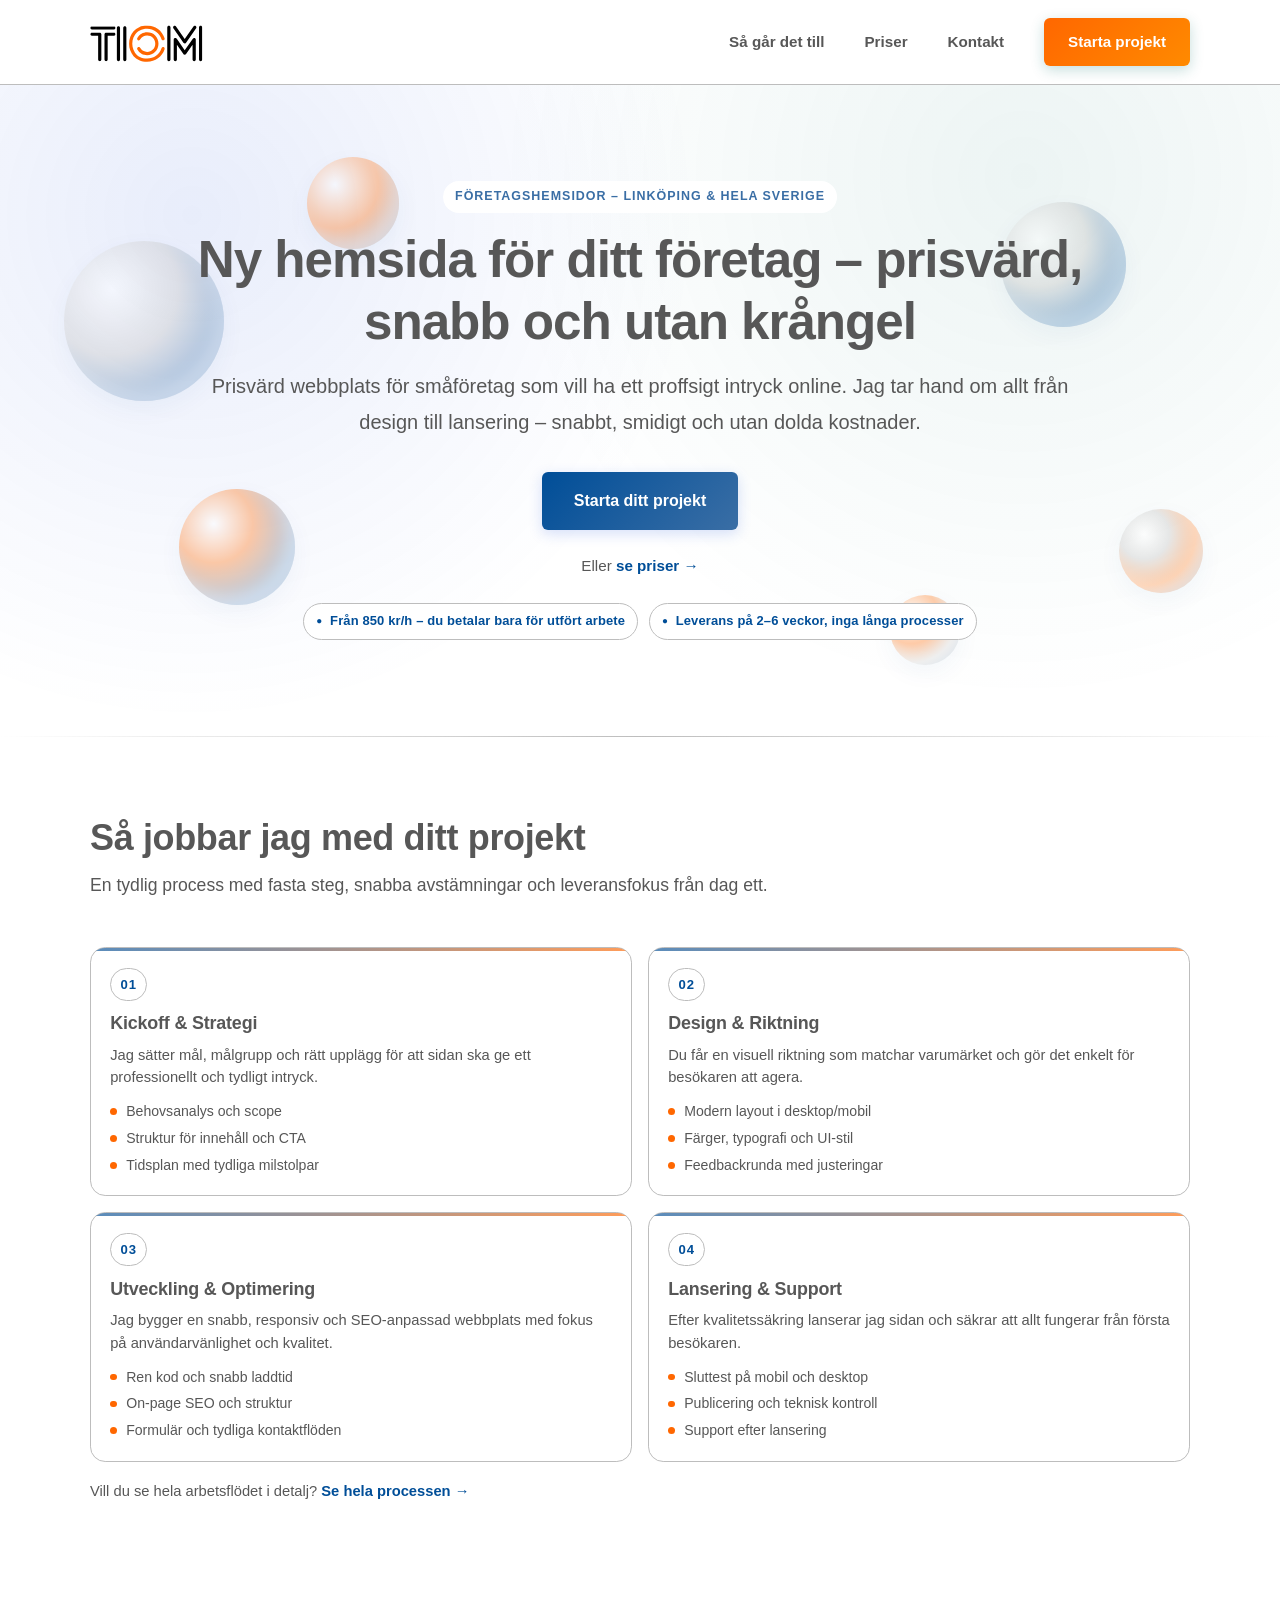
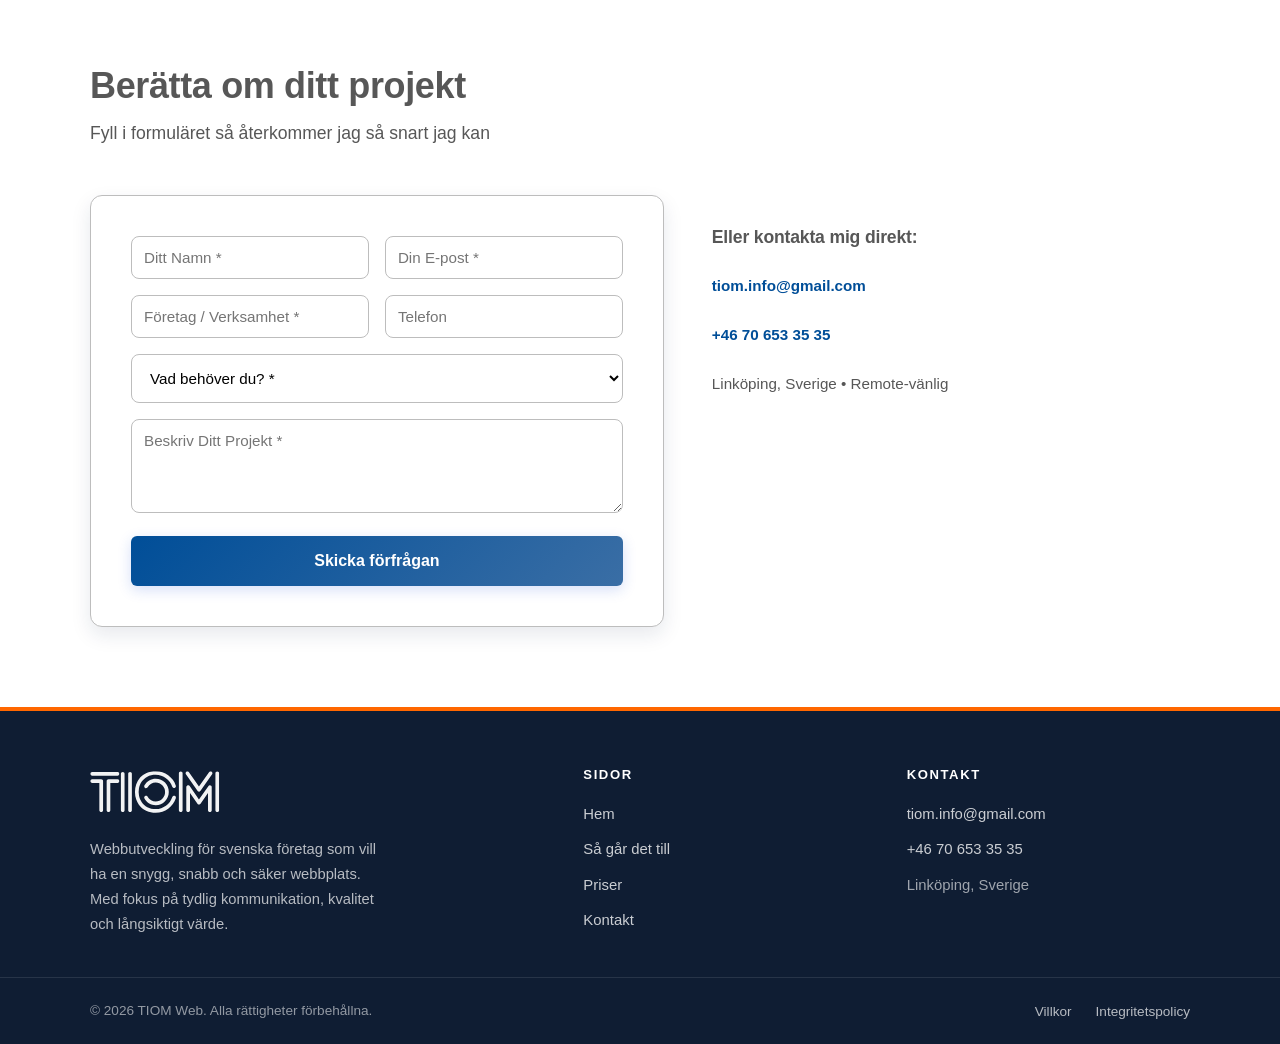
==== commit eb686004: "SEO-optimera sidor och rensa dead code - Uppdatera title, meta description, OG- och Twitter-taggar p" ====
--- a/index.html
+++ b/index.html
@@ -4,28 +4,31 @@
     <meta charset="UTF-8">
     <meta name="viewport" content="width=device-width, initial-scale=1.0">
     <meta http-equiv="X-UA-Compatible" content="ie=edge">
-    <meta http-equiv="Content-Security-Policy" content="default-src 'self'; script-src 'self' 'unsafe-inline'; style-src 'self' 'unsafe-inline'; img-src 'self' data: https:; font-src 'self' data:; connect-src 'self'; frame-ancestors 'none'; base-uri 'self'; form-action 'self';">
+    <meta http-equiv="Content-Security-Policy" content="default-src 'self'; script-src 'self' 'unsafe-inline'; style-src 'self' 'unsafe-inline' https://fonts.googleapis.com; img-src 'self' data: https:; font-src 'self' data: https://fonts.gstatic.com; connect-src 'self'; frame-ancestors 'none'; base-uri 'self'; form-action 'self';">
     <meta name="referrer" content="strict-origin-when-cross-origin">
     <meta name="format-detection" content="telephone=no">
-        <title>Webbutveckling i Sverige | TIOM Web - Professionella hemsidor</title>
-    <meta name="description" content="Jag skapar moderna webbplatser som ger ditt företag en snygg och professionell närvaro online. Från design till lansering - snabbt och professionellt.">
+        <title>Ny företagshemsida från 850 kr | TIOM Web – Snabbt &amp; prisvärt</title>
+    <meta name="description" content="Få en snygg och prisvärd företagshemsida – från 850 kr/h eller fast pris från 4 000 kr. Design, utveckling och lansering. Inga dolda kostnader.">
     <meta name="theme-color" content="#2563eb">
         <link rel="canonical" href="https://web.tiom.nu/">
         <meta property="og:locale" content="sv_SE">
         <meta property="og:type" content="website">
         <meta property="og:site_name" content="TIOM Web">
-        <meta property="og:title" content="Webbutveckling i Sverige | TIOM Web - Professionella hemsidor">
-        <meta property="og:description" content="Jag skapar moderna webbplatser som ger ditt företag en snygg och professionell närvaro online. Från design till lansering - snabbt och professionellt.">
+        <meta property="og:title" content="Ny företagshemsida från 850 kr | TIOM Web – Snabbt &amp; prisvärt">
+        <meta property="og:description" content="Få en snygg och prisvärd företagshemsida – från 850 kr/h eller fast pris från 4 000 kr. Design, utveckling och lansering. Inga dolda kostnader.">
         <meta property="og:url" content="https://web.tiom.nu/">
         <meta property="og:image" content="https://web.tiom.nu/media/images/TIOM%20Web%20OG%20Banner.svg">
         <meta property="og:image:width" content="1200">
         <meta property="og:image:height" content="630">
         <meta property="og:image:alt" content="TIOM Web OG-banner">
         <meta name="twitter:card" content="summary_large_image">
-        <meta name="twitter:title" content="Webbutveckling i Sverige | TIOM Web - Professionella hemsidor">
-        <meta name="twitter:description" content="Jag skapar moderna webbplatser som ger ditt företag en snygg och professionell närvaro online. Från design till lansering - snabbt och professionellt.">
+        <meta name="twitter:title" content="Ny företagshemsida från 850 kr | TIOM Web – Snabbt &amp; prisvärt">
+        <meta name="twitter:description" content="Få en snygg och prisvärd företagshemsida – från 850 kr/h eller fast pris från 4 000 kr. Design, utveckling och lansering. Inga dolda kostnader.">
         <meta name="twitter:image" content="https://web.tiom.nu/media/images/TIOM%20Web%20OG%20Banner.svg">
     <link rel="icon" type="image/png" href="media/images/TIOM Favicon 64x64.png">
+    <link rel="preconnect" href="https://fonts.googleapis.com">
+    <link rel="preconnect" href="https://fonts.gstatic.com" crossorigin>
+    <link href="https://fonts.googleapis.com/css2?family=Plus+Jakarta+Sans:wght@400;500;600;700;800&display=swap" rel="stylesheet">
     <link rel="stylesheet" href="css/style.min.css">
         <script type="application/ld+json">
         {
@@ -38,13 +41,19 @@
                     "inLanguage": "sv-SE"
                 },
                 {
-                    "@type": "LocalBusiness",
+                    "@type": ["LocalBusiness", "ProfessionalService"],
                     "name": "TIOM Web",
                     "url": "https://web.tiom.nu/",
                     "email": "tiom.info@gmail.com",
                     "telephone": "+46 70 653 35 35",
+                    "priceRange": "850 kr – 20 000 kr",
                     "areaServed": "SE",
-                    "description": "Webbutveckling med fokus på moderna, professionella och snabba webbplatser for svenska foretag."
+                    "address": {
+                        "@type": "PostalAddress",
+                        "addressLocality": "Linköping",
+                        "addressCountry": "SE"
+                    },
+                    "description": "Prisvärd webbutveckling för svenska småföretag. Ny företagshemsida från 850 kr/h eller fast pris från 4 000 kr."
                 }
             ]
         }
@@ -65,7 +74,7 @@
                 <a href="/process.html" class="nav-link">Så går det till</a>
                 <a href="/pricing.html" class="nav-link">Priser</a>
                 <a href="#contact" class="nav-link">Kontakt</a>
-                <a href="#contact" class="nav-cta">Starta Projekt</a>
+                <a href="#contact" class="nav-cta">Starta projekt</a>
             </div>
         </div>
     </nav>
@@ -83,20 +92,20 @@
             <span class="hero-bubble hero-bubble-6"></span>
         </div>  
         <div class="hero-content">
-            <p class="hero-eyebrow">Web Design & Utveckling i Sverige</p>
-            <h1 class="hero-title">Moderna webbplatser för en professionell närvaro online</h1>
-            <p class="hero-subtitle">Jag skapar stilrena, professionella webbplatser som stärker ditt varumärke online. Snabbt. Enkelt. Stilrent.</p>
-            <a href="#contact" class="btn btn-primary btn-large">Starta Ditt Projekt</a>
+            <p class="hero-eyebrow">Företagshemsidor – Linköping &amp; hela Sverige</p>
+            <h1 class="hero-title">Ny hemsida för ditt företag – prisvärd, snabb och utan krångel</h1>
+            <p class="hero-subtitle">Prisvärd webbplats för småföretag som vill ha ett proffsigt intryck online. Jag tar hand om allt från design till lansering – snabbt, smidigt och utan dolda kostnader.</p>
+            <a href="#contact" class="btn btn-primary btn-large">Starta ditt projekt</a>
             <p class="hero-cta-text">Eller <a href="/pricing.html" class="link-inline">se priser →</a></p>
 
             <div class="hero-trust" aria-label="Snabba nyckelfördelar">
                 <div class="hero-trust-item">
                     <span class="hero-trust-icon" aria-hidden="true">●</span>
-                    <span>Fokus på kostnadseffektiva lösningar för små företag</span>
+                    <span>Från 850 kr/h – du betalar bara för utfört arbete</span>
                 </div>
                 <div class="hero-trust-item">
                     <span class="hero-trust-icon" aria-hidden="true">●</span>
-                    <span>Tydlig och snabb kommunikation</span>
+                    <span>Leverans på 2–6 veckor, inga långa processer</span>
                 </div>
             </div>
         </div>
@@ -183,7 +192,7 @@
     <section class="process-section" id="process">
         <div class="container">
             <div class="process-header">
-                <h2 class="section-heading">Så Jobbar Jag Med Ditt Projekt</h2>
+                <h2 class="section-heading">Så jobbar jag med ditt projekt</h2>
                 <p class="section-lead">En tydlig process med fasta steg, snabba avstämningar och leveransfokus från dag ett.</p>
             </div>
 
@@ -249,7 +258,7 @@
     <!--
     <section class="testimonials-section">
         <div class="container">
-            <h2 class="section-heading">Vad Säger Våra Klienter</h2>
+            <h2 class="section-heading">Vad säger mina klienter</h2>
             
             <div class="testimonials-showcase">
                 <blockquote class="testimonial">
@@ -274,7 +283,7 @@
     <!-- Contact Section -->
     <section class="contact-section" id="contact">
         <div class="container">
-            <h2 class="section-heading">Låt Oss Höra Från Dig</h2>
+            <h2 class="section-heading">Berätta om ditt projekt</h2>
             <p class="section-lead">Fyll i formuläret så återkommer jag så snart jag kan</p>
             
             <div class="contact-wrapper">
@@ -303,7 +312,7 @@
                             <option value="">Vad behöver du? *</option>
                             <option value="ny-webbplats">Ny Webbplats</option>
                             <option value="e-handel">E-handelbutik</option>
-                            <option value="omdesign">Omdesign av befintlig site</option>
+                            <option value="omdesign">Omdesign av befintlig hemsida</option>
                             <option value="annat">Annat</option>
                         </select>
                     </div>
@@ -312,7 +321,7 @@
                         <textarea placeholder="Beskriv Ditt Projekt *" name="message" rows="4" required></textarea>
                     </div>
                     
-                    <button type="submit" class="btn btn-primary btn-block">Skicka Förfrågan</button>
+                    <button type="submit" class="btn btn-primary btn-block">Skicka förfrågan</button>
                 </form>
 
                 <div class="contact-info">
@@ -334,7 +343,7 @@
                 <a href="index.html" class="footer-logo" aria-label="TIOM Web - Hem">
                     <img src="media/images/TIOM Black.svg" alt="TIOM Web" loading="lazy" decoding="async">
                 </a>
-                <p class="footer-tagline">Webbutveckling för svenska företag som vill ha en snygg, snabb och säker webbplats — med fokus på tydlig kommunikation, kvalitet och långsiktigt värde.</p>
+                <p class="footer-tagline">Webbutveckling för svenska företag som vill ha en snygg, snabb och säker webbplats. Med fokus på tydlig kommunikation, kvalitet och långsiktigt värde.</p>
             </div>
             <nav class="footer-col" aria-label="Sidlänkar">
                 <h2 class="footer-heading">Sidor</h2>
--- a/css/style.min.css
+++ b/css/style.min.css
@@ -1,3 +1,3 @@
 .btn-secondary{background:linear-gradient(135deg,#ff6700 0%,#ff8a00 100%)!important;color:#fff!important;font-weight:700;border:none;box-shadow:0 4px 14px rgba(255,103,0,0.18)!important;}
 .btn-secondary:hover,.btn-secondary:focus{background:linear-gradient(135deg,#e85d00 0%,#ff6700 100%)!important;color:#fff!important;text-decoration:none;transform:translateY(-2px);box-shadow:0 8px 22px rgba(255,103,0,0.28)!important;}
-.btn-secondary{background:linear-gradient(135deg,#ff6700 0%,#ff8a00 100%);color:#fff;font-weight:700;border:none;box-shadow:0 4px 14px rgba(255,103,0,0.18)}.btn-secondary:hover,.btn-secondary:focus{background:linear-gradient(135deg,#e85d00 0%,#ff6700 100%);color:#fff;text-decoration:none;transform:translateY(-2px);box-shadow:0 8px 22px rgba(255,103,0,0.28)}:root{--color-primary:#004e98;--color-primary-dark:#3a6ea5;--color-accent:#ff6700;--color-text-dark:#575757;--color-text-light:#575757;--color-white:#ffffff;--color-bg:#ffffff;--color-bg-soft:#ffffff;--color-border:#bdbdbd;--font-family:Inter,-apple-system,BlinkMacSystemFont,'Segoe UI',Roboto,sans-serif}*{margin:0;padding:0;box-sizing:border-box}html{scroll-behavior:smooth}body{font-family:var(--font-family);font-size:16px;line-height:1.6;color:var(--color-text-dark);background:var(--color-bg-soft)}h1,h2,h3,h4,h5,h6{font-weight:700;line-height:1.2;letter-spacing:-0.01em}h1{font-size:clamp(2rem,4vw,3.5rem);margin-bottom:1.25rem}h2{font-size:clamp(1.75rem,3vw,2.25rem)}p{color:var(--color-text-light)}a{color:var(--color-primary);text-decoration:none;transition:all 0.2s ease}a:hover{text-decoration:underline}.skip-link{position:absolute;top:0.75rem;left:0.75rem;z-index:2000;padding:0.75rem 1rem;background:#ffffff;color:#004e98;border:2px solid #004e98;border-radius:0.5rem;font-weight:700;transform:translateY(-180%);transition:transform 0.2s ease}.skip-link:focus,.skip-link:focus-visible{transform:translateY(0);outline:none}.visually-hidden{position:absolute;width:1px;height:1px;padding:0;margin:-1px;overflow:hidden;clip:rect(0,0,0,0);white-space:nowrap;border:0}.link-inline{color:var(--color-primary);font-weight:700;display:inline;position:relative;padding-bottom:2px}.link-inline::after{content:'';position:absolute;bottom:0;left:0;width:0;height:2px;background:var(--color-primary);transition:width 0.3s ease}.link-inline:hover::after{width:100%}.link-bold{font-weight:800;color:var(--color-primary)}.link-bold:hover{color:var(--color-primary-dark)}.container{width:min(1100px,90%);margin:0 auto}section{padding:5rem 0}.section-heading{font-size:2.25rem;margin-bottom:0.75rem;color:var(--color-text-dark);position:relative;display:inline-block}.section-heading::after{content:none}.section-lead{font-size:1.1rem;color:var(--color-text-light);margin-bottom:3rem}.navbar{position:sticky;top:0;z-index:1000;background:rgba(255,255,255,0.9);backdrop-filter:blur(8px);border-bottom:1px solid var(--color-border);padding:1.1rem 0;transition:padding 0.28s ease,box-shadow 0.28s ease,background-color 0.28s ease}.nav-container{width:min(1100px,90%);margin:0 auto;display:flex;justify-content:space-between;align-items:center;gap:1rem}.nav-logo{display:flex;align-items:center;height:2.5rem;transition:height 0.28s ease}.nav-logo img{height:100%;width:auto;max-width:150px;object-fit:contain}.nav-links{display:flex;gap:2.5rem;align-items:center;transition:gap 0.28s ease}.nav-toggle{display:none;flex-direction:column;justify-content:center;gap:0.28rem;width:2.75rem;height:2.75rem;border:1px solid var(--color-border);border-radius:0.65rem;background:var(--color-white);cursor:pointer;padding:0.55rem;box-shadow:0 4px 14px rgba(17,36,74,0.08)}.nav-toggle span{display:block;width:100%;height:2px;border-radius:999px;background:var(--color-primary);transition:transform 0.2s ease,opacity 0.2s ease}.nav-link{font-size:0.95rem;font-weight:600;color:var(--color-text-dark);transition:color 0.2s ease,font-size 0.28s ease}.nav-link:hover{color:var(--color-primary)}.nav-link.is-active{color:var(--color-primary);font-weight:700}.nav-cta{background:linear-gradient(135deg,#ff6700 0%,#ff8a00 100%);color:var(--color-white);padding:0.75rem 1.5rem;border-radius:0.375rem;font-weight:700;font-size:0.95rem;box-shadow:0 4px 14px rgba(15,118,110,0.24);transition:all 0.3s cubic-bezier(0.34,1.56,0.64,1)}.navbar.is-compact{padding:0.58rem 0;background:rgba(255,255,255,0.95);box-shadow:0 8px 24px rgba(0,78,152,0.1)}.navbar.is-compact .nav-logo{height:2rem}.navbar.is-compact .nav-logo img{height:100%}.navbar.is-compact .nav-links{gap:1.6rem}.navbar.is-compact .nav-link{font-size:0.9rem}.navbar.is-compact .nav-cta{padding:0.62rem 1.2rem;font-size:0.88rem}.nav-cta:hover{background:linear-gradient(135deg,#e85d00 0%,#ff6700 100%);transform:translateY(-2px);box-shadow:0 8px 22px rgba(15,118,110,0.35);color:var(--color-white)}@media (max-width:768px){.nav-toggle{display:inline-flex}.nav-links{display:none;position:absolute;top:100%;left:0;right:0;flex-direction:column;align-items:stretch;gap:0;margin:0;padding:0.85rem 1.25rem 1.1rem;background:#ffffff;border-top:1px solid var(--color-border);border-bottom:1px solid var(--color-border);box-shadow:0 18px 36px rgba(11,18,32,0.14);z-index:1500;transform-origin:top center}.navbar.menu-open .nav-links{display:flex;animation:navDropdown 0.22s ease}@keyframes navDropdown{from{opacity:0;transform:translateY(-8px)}to{opacity:1;transform:translateY(0)}}.nav-link,.nav-cta{width:100%;text-align:left}.nav-link{padding:0.85rem 0.4rem;font-size:1rem;border-bottom:1px solid #ececec;color:var(--color-text-dark)}.nav-link:last-of-type{border-bottom:none}.nav-cta{display:block;margin-top:0.85rem;padding:0.95rem 1.25rem;text-align:center}}.btn{display:inline-block;padding:1rem 2rem;border-radius:0.375rem;font-weight:700;font-size:1rem;text-align:center;border:none;cursor:pointer;transition:all 0.3s cubic-bezier(0.34,1.56,0.64,1);text-decoration:none;box-shadow:0 4px 14px rgba(29,78,216,0.18)}.btn-primary{background:linear-gradient(135deg,#004e98 0%,#3a6ea5 100%);color:var(--color-white)}.btn-primary:hover{background:linear-gradient(135deg,#3a6ea5 0%,#3a6ea5 100%);box-shadow:0 10px 26px rgba(29,78,216,0.3);transform:translateY(-2px);text-decoration:none}.btn-block{width:100%;display:block}.hero{padding:6rem 0;text-align:center;background:radial-gradient(circle at 15% 20%,rgba(29,78,216,0.1) 0%,transparent 42%),radial-gradient(circle at 80% 14%,rgba(15,118,110,0.08) 0%,transparent 45%),linear-gradient(180deg,#ffffff 0%,#ffffff 100%);position:relative;overflow:hidden;isolation:isolate}.hero::before{content:'';position:absolute;inset:0;background-image:radial-gradient(rgba(29,78,216,0.13) 0.7px,transparent 0.7px),radial-gradient(rgba(15,118,110,0.08) 0.7px,transparent 0.7px);background-size:28px 28px,34px 34px;background-position:0 0,14px 18px;mask-image:radial-gradient(circle at 50% 34%,black 0%,transparent 80%);opacity:0.2;pointer-events:none;z-index:-2}.hero-bubbles{position:absolute;inset:0;pointer-events:none;z-index:-1;will-change:transform,opacity;transform:translate3d(0,0,0);transition:transform 0.18s linear,opacity 0.18s linear}.bubble-zone{position:relative;overflow:hidden;isolation:isolate}.bubble-zone>.container{position:relative;z-index:1}.bubble-zone .hero-bubbles{z-index:0}.bubble-zone .hero-bubble{opacity:0.24}.bubble-zone .hero-bubble-1{width:92px;height:92px;left:7%;top:14%}.bubble-zone .hero-bubble-2{width:62px;height:62px;left:24%;top:9%}.bubble-zone .hero-bubble-3{width:88px;height:88px;right:9%;top:16%}.bubble-zone .hero-bubble-4{width:58px;height:58px;right:21%;top:44%;bottom:auto}.bubble-zone .hero-bubble-5{display:none}.bubble-zone .hero-bubble-6{width:60px;height:60px;right:6%;top:58%;bottom:auto}.hero-bubble{position:absolute;border-radius:999px;opacity:0.34;filter:blur(0.2px);box-shadow:inset -9px -10px 14px rgba(255,255,255,0.35),0 8px 24px rgba(0,78,152,0.14)}.hero-bubble-1{width:160px;height:160px;left:5%;top:24%;background:radial-gradient(circle at 30% 30%,#ffffff 0%,#bdbdbd 42%,#3a6ea5 70%,#004e98 100%);animation:heroBubbleFloatA 18s ease-in-out infinite;animation-delay:-2s}.hero-bubble-2{width:92px;height:92px;left:24%;top:11%;background:radial-gradient(circle at 30% 30%,#ffffff 0%,#ff6700 48%,#3a6ea5 100%);animation:heroBubbleFloatB 13s ease-in-out infinite alternate;animation-delay:-6s}.hero-bubble-3{width:125px;height:125px;right:12%;top:18%;background:radial-gradient(circle at 30% 30%,#ffffff 0%,#bdbdbd 38%,#004e98 72%,#3a6ea5 100%);animation:heroBubbleFloatC 16s ease-in-out infinite;animation-delay:-4s}.hero-bubble-4{width:70px;height:70px;right:25%;bottom:11%;background:radial-gradient(circle at 30% 30%,#ffffff 0%,#ff6700 40%,#bdbdbd 68%,#3a6ea5 100%);animation:heroBubbleFloatD 15s ease-in-out infinite;animation-delay:-9s}.hero-bubble-5{width:116px;height:116px;left:14%;top:62%;background:radial-gradient(circle at 30% 30%,#ffffff 0%,#ff6700 34%,#3a6ea5 72%,#004e98 100%);animation:heroBubbleFloatC 17s ease-in-out infinite;animation-delay:-7s}.hero-bubble-6{width:84px;height:84px;right:6%;bottom:22%;background:radial-gradient(circle at 30% 30%,#ffffff 0%,#bdbdbd 30%,#ff6700 62%,#3a6ea5 100%);animation:heroBubbleFloatB 14s ease-in-out infinite;animation-delay:-11s}@keyframes heroBubbleFloatA{0%{transform:translate3d(0,0,0) scale(1)}33%{transform:translate3d(20px,-14px,0) scale(1.05)}66%{transform:translate3d(-10px,10px,0) scale(0.97)}100%{transform:translate3d(0,0,0) scale(1)}}@keyframes heroBubbleFloatB{0%{transform:translate3d(0,0,0) scale(1)}25%{transform:translate3d(-12px,8px,0) scale(1.04)}75%{transform:translate3d(14px,-12px,0) scale(0.96)}100%{transform:translate3d(-4px,6px,0) scale(1.02)}}@keyframes heroBubbleFloatC{0%{transform:translate3d(0,0,0) scale(1)}40%{transform:translate3d(-18px,-10px,0) scale(1.04)}70%{transform:translate3d(9px,14px,0) scale(0.98)}100%{transform:translate3d(0,0,0) scale(1)}}@keyframes heroBubbleFloatD{0%{transform:translate3d(0,0,0) scale(1)}35%{transform:translate3d(8px,-16px,0) scale(1.06)}65%{transform:translate3d(-12px,10px,0) scale(0.95)}100%{transform:translate3d(0,0,0) scale(1)}}@media (prefers-reduced-motion:reduce){.hero-bubble{animation:none}}.hero-eyebrow{display:inline-block;margin-bottom:1rem;background:#ffffff;color:#3a6ea5;font-weight:700;font-size:0.78rem;text-transform:uppercase;letter-spacing:0.08em;padding:0.4rem 0.75rem;border-radius:999px}.hero-content{width:min(900px,90%);margin:0 auto;position:relative;z-index:1}.hero-title{color:var(--color-text-dark);margin-bottom:1rem;font-weight:800;letter-spacing:-0.02em}.hero-subtitle{font-size:1.25rem;color:var(--color-text-light);margin-bottom:2rem;line-height:1.8}.hero-cta-text{margin-top:1.5rem;font-size:0.95rem;color:var(--color-text-light)}.hero-trust{margin-top:1.55rem;display:flex;justify-content:center;flex-wrap:wrap;gap:0.7rem}.hero-trust-item{display:inline-flex;align-items:center;gap:0.48rem;background:#ffffff;border:1px solid #bdbdbd;color:#004e98;font-size:0.81rem;font-weight:600;letter-spacing:0.01em;padding:0.44rem 0.74rem;border-radius:999px}.hero-trust-icon{color:#004e98;font-size:0.62rem;line-height:1}.stats-section{padding:2.4rem 0;background:#ffffff;border-top:1px solid var(--color-border);border-bottom:1px solid var(--color-border)}.stats-grid{display:grid;grid-template-columns:repeat(4,minmax(0,1fr));gap:0.9rem}.stat-item{padding:1.1rem 1rem 1rem;border-radius:0.75rem;border:1px solid #bdbdbd;background:#ffffff;text-align:left;transition:all 0.25s ease;box-shadow:0 2px 8px rgba(11,18,32,0.04)}.stat-item:hover{transform:translateY(-2px);border-color:#bdbdbd;box-shadow:0 8px 20px rgba(17,36,74,0.08)}.stat-kicker{font-size:0.72rem;text-transform:uppercase;letter-spacing:0.08em;font-weight:700;color:#575757;margin-bottom:0.45rem}.stat-number{font-size:2.3rem;font-weight:800;color:var(--color-primary);margin-bottom:0.25rem;line-height:1}.stat-label{font-size:0.85rem;color:var(--color-text-light);font-weight:500;line-height:1.45}.projects-section{padding:5rem 0;background:var(--color-bg-soft)}.projects-showcase{display:grid;grid-template-columns:repeat(3,minmax(0,1fr));gap:2rem;margin-bottom:2rem}.project-item{text-align:left;transition:all 0.3s ease;padding:1rem;border-radius:0.9rem;background:var(--color-white);border:1px solid var(--color-border);box-shadow:0 2px 10px rgba(11,18,32,0.04)}.project-item-featured{grid-column:1 / -1;display:grid;grid-template-columns:1.3fr 1fr;gap:1.2rem;align-items:center;padding:1.2rem}.project-item:hover{transform:translateY(-6px);border-color:var(--color-primary);box-shadow:0 12px 30px rgba(17,36,74,0.14)}.project-media{position:relative;margin-bottom:0.85rem}.project-media-featured{margin-bottom:0}.project-video{display:block;width:100%;aspect-ratio:16 / 10;object-fit:cover;background:#ffffff;border-radius:0.5rem;border:1px solid #bdbdbd;box-shadow:0 6px 16px rgba(17,36,74,0.12);transition:all 0.3s ease}.project-item:hover .project-video{box-shadow:0 12px 26px rgba(17,36,74,0.2)}.project-content{padding:0.2rem 0.2rem 0.2rem 0.4rem}.project-tag{position:absolute;top:0.6rem;left:0.6rem;background:rgba(11,18,32,0.82);color:#ffffff;font-size:0.68rem;letter-spacing:0.04em;text-transform:uppercase;font-weight:700;padding:0.3rem 0.55rem;border-radius:999px}.project-item h3{font-size:1.05rem;margin-bottom:0.35rem;color:var(--color-text-dark)}.project-item-featured h3{font-size:1.4rem;margin-bottom:0.45rem}.project-result{color:#b54700;font-size:0.82rem;font-weight:700;text-transform:uppercase;letter-spacing:0.07em;margin-bottom:0.55rem}.project-item-featured .project-result{font-size:0.88rem}.project-meta{color:var(--color-text-light);font-size:0.92rem;line-height:1.55}.project-metrics{margin-top:0.95rem;display:flex;flex-wrap:wrap;gap:0.45rem}.project-metrics span{font-size:0.76rem;font-weight:700;letter-spacing:0.03em;text-transform:uppercase;color:#004e98;background:#ffffff;border:1px solid #bdbdbd;border-radius:999px;padding:0.35rem 0.6rem}.projects-help{margin-top:1rem;font-size:0.9rem;color:var(--color-text-light)}.projects-cta{text-align:center;color:var(--color-text-light);margin-top:2rem}.pricing-hero{padding:5rem 0 2.5rem;background:linear-gradient(180deg,#ffffff 0%,#ffffff 100%);position:relative;overflow:hidden;isolation:isolate}.pricing-hero-content{max-width:760px}.pricing-note{margin-top:0.9rem;font-size:0.88rem;color:#575757}.pricing-section{padding:3rem 0 4rem;background:var(--color-bg-soft)}.pricing-grid{display:grid;grid-template-columns:repeat(3,minmax(0,1fr));gap:1rem}.pricing-clarity{margin-top:1.2rem;padding:1.15rem 1.2rem;border:1px solid #bdbdbd;border-left:4px solid #ff6700;border-radius:0.95rem;background:#ffffff;box-shadow:0 8px 22px rgba(0,78,152,0.08);transition:transform 0.25s ease,box-shadow 0.25s ease}.pricing-clarity:hover{transform:translateY(-2px);box-shadow:0 14px 28px rgba(0,78,152,0.12)}.pricing-clarity-tags{display:flex;flex-wrap:wrap;gap:0.45rem;margin-bottom:0.55rem}.pricing-clarity-tags span{font-size:0.74rem;font-weight:700;letter-spacing:0.06em;text-transform:uppercase;color:#004e98;background:#ffffff;border:1px solid #bdbdbd;border-radius:999px;padding:0.26rem 0.52rem}.pricing-clarity h2{font-size:1.08rem;color:var(--color-text-dark);margin-bottom:0.48rem;line-height:1.35}.pricing-clarity p{font-size:0.92rem;line-height:1.62;color:var(--color-text-light)}.pricing-clarity p+p{margin-top:0.52rem}.pricing-price-unit{font-size:0.95rem;font-weight:600;color:var(--color-text-light);letter-spacing:0}.hosting-section{padding:3rem 0 3.5rem;background:var(--color-bg-soft)}.hosting-card{display:grid;grid-template-columns:1.4fr 1fr;gap:1.5rem;align-items:stretch;background:#ffffff;border:1px solid #bdbdbd;border-left:4px solid #ff6700;border-radius:1rem;padding:1.75rem;box-shadow:0 12px 32px rgba(0,78,152,0.1)}.hosting-card-main{display:flex;flex-direction:column}.hosting-card-main .btn{align-self:flex-start;margin-top:auto}.hosting-features{margin-bottom:1.25rem}.hosting-card-badge{display:flex;flex-direction:column;gap:1rem;padding:1.25rem;background:linear-gradient(160deg,#f4f9ff 0%,#ffffff 100%);border:1px solid #bdbdbd;border-radius:0.85rem;text-align:center}.security-badge{background:#ffffff;border:2px solid #004e98;border-radius:0.75rem;padding:1rem 1.25rem;box-shadow:0 6px 18px rgba(0,78,152,0.15)}.security-badge-label{font-size:0.72rem;text-transform:uppercase;letter-spacing:0.1em;font-weight:700;color:#575757;margin-bottom:0.25rem}.security-badge-grade{font-size:3.5rem;font-weight:800;line-height:1;color:#2e7d32;margin-bottom:0.3rem;letter-spacing:-0.02em}.security-badge-note{font-size:0.78rem;color:var(--color-text-light);margin:0}.hosting-badge-caption{font-size:0.88rem;line-height:1.6;color:var(--color-text-light);margin:0}.hosting-badge-caption a{color:var(--color-primary);text-decoration:underline}.template-offer-intro{text-align:center;margin-bottom:1.5rem}.template-offer-intro .pricing-tier{margin-bottom:0.6rem}.template-offer-intro .section-heading{margin-bottom:0.5rem}.compare-section{padding:3rem 0 3.5rem;background:#ffffff}.compare-table-wrap{margin-top:1.5rem;overflow-x:auto;border:1px solid #bdbdbd;border-radius:0.85rem;background:#ffffff;box-shadow:0 6px 18px rgba(0,78,152,0.06)}.compare-table{width:100%;min-width:600px;border-collapse:collapse;font-size:0.92rem}.compare-table thead th{background:#f4f9ff;color:var(--color-text-dark);font-weight:700;text-align:center;padding:1rem 0.75rem;border-bottom:2px solid #bdbdbd;font-size:0.95rem}.compare-table thead th:first-child{text-align:left;background:#ffffff}.compare-table tbody th{text-align:left;font-weight:600;color:var(--color-text-dark);padding:0.85rem 0.9rem;background:#fafafa;border-bottom:1px solid #ececec;width:32%}.compare-table tbody td{text-align:center;padding:0.85rem 0.75rem;color:var(--color-text-light);border-bottom:1px solid #ececec;vertical-align:middle}.compare-table tbody tr:last-child th,.compare-table tbody tr:last-child td{border-bottom:none}.compare-col-featured{background:rgba(255,103,0,0.06);color:var(--color-text-dark);font-weight:600}.compare-table thead th.compare-col-featured{background:#ff6700;color:#ffffff;border-bottom-color:#ff6700}.compare-check{display:inline-block;color:#ff6700;font-weight:800;font-size:1.1rem}.compare-cross{display:inline-block;color:#bdbdbd;font-weight:700;font-size:1.1rem}.template-offer-section{padding:2.3rem 0 1rem;background:#ffffff}.template-offer-grid{display:grid;grid-template-columns:1.05fr 1fr;gap:1rem;align-items:stretch}.template-offer-card{background:linear-gradient(180deg,#ffffff 0%,#ffffff 100%);border:1px solid #bdbdbd;border-radius:0.9rem;padding:1.25rem;box-shadow:0 4px 14px rgba(11,18,32,0.05)}.template-preview{border:1px solid #bdbdbd;border-radius:0.9rem;background:#ffffff;padding:1rem}.template-preview-browser{background:#ffffff;border:1px solid #bdbdbd;border-radius:0.7rem;overflow:hidden;box-shadow:0 8px 20px rgba(17,36,74,0.1)}.template-preview-topbar{height:2rem;border-bottom:1px solid #bdbdbd;background:#ffffff;display:flex;align-items:center;gap:0.35rem;padding:0 0.6rem}.template-preview-topbar span{width:0.5rem;height:0.5rem;border-radius:999px;background:#bdbdbd}.template-preview-content{padding:0.75rem}.template-preview-hero{height:7.2rem;border-radius:0.5rem;background:linear-gradient(135deg,#3a6ea5 0%,#004e98 100%);margin-bottom:0.65rem}.template-preview-cards{display:grid;grid-template-columns:repeat(3,minmax(0,1fr));gap:0.45rem}.template-preview-card{height:3.8rem;border-radius:0.4rem;background:#ffffff;border:1px solid #bdbdbd}.template-preview-caption{margin-top:0.7rem;font-size:0.83rem;color:#575757}.pricing-card{background:#ffffff;border:1px solid var(--color-border);border-radius:0.9rem;padding:1.25rem;box-shadow:0 4px 14px rgba(11,18,32,0.05);display:flex;flex-direction:column}.pricing-card .btn{margin-top:auto}.pricing-card-featured{border-color:#bdbdbd;box-shadow:0 14px 30px rgba(29,78,216,0.15);transform:translateY(-3px)}.pricing-card-template{border-color:#bdbdbd;background:linear-gradient(180deg,#ffffff 0%,#ffffff 100%)}.pricing-badge{display:inline-block;font-size:0.72rem;text-transform:uppercase;font-weight:700;letter-spacing:0.08em;color:#3a6ea5;background:#ffffff;border:1px solid #bdbdbd;padding:0.32rem 0.55rem;border-radius:999px;margin-bottom:0.55rem}.pricing-tier{font-size:0.78rem;text-transform:uppercase;letter-spacing:0.08em;color:#575757;font-weight:700;margin-bottom:0.45rem}.pricing-name{font-size:1.28rem;color:var(--color-text-dark);margin-bottom:0.45rem}.pricing-price{font-size:1.7rem;line-height:1.1;color:var(--color-primary);font-weight:800;margin-bottom:0.6rem}.pricing-desc{font-size:0.92rem;color:var(--color-text-light);margin-bottom:0.9rem}.pricing-features{list-style:none;margin-bottom:1rem}.pricing-features li{font-size:0.9rem;color:var(--color-text-light);padding:0.34rem 0 0.34rem 1.2rem;position:relative}.pricing-features li::before{content:"✓";position:absolute;left:0;color:#ff6700;font-weight:700}.addons-section{padding:4rem 0;background:#ffffff}.addons-grid{display:grid;grid-template-columns:repeat(4,minmax(0,1fr));gap:0.8rem}.addon-item{background:#ffffff;border:1px solid #bdbdbd;border-radius:0.75rem;padding:1rem;box-shadow:0 8px 20px rgba(0,78,152,0.08);transition:transform 0.2s ease,box-shadow 0.2s ease,border-color 0.2s ease}.addon-item:hover{transform:translateY(-2px);border-color:#3a6ea5;box-shadow:0 14px 28px rgba(0,78,152,0.14)}.addon-item h3{font-size:1rem;color:var(--color-text-dark);margin-bottom:0.45rem}.addon-desc{font-size:0.88rem;color:var(--color-text-light);line-height:1.45;margin-bottom:0.65rem}.addon-price{font-size:0.88rem;color:var(--color-primary);font-weight:700}.faq-section{padding:4rem 0;background:#ffffff}.faq-wrap{max-width:840px}.faq-item{background:#ffffff;border:1px solid var(--color-border);border-radius:0.7rem;margin-bottom:0.7rem;padding:0.75rem 0.9rem}.faq-item summary{cursor:pointer;font-weight:700;color:var(--color-text-dark)}.faq-item p{margin-top:0.6rem;font-size:0.92rem}.pricing-cta{padding:4rem 0;background:#ffffff;text-align:center}.flow-hero{padding:5rem 0 2.6rem;background:linear-gradient(180deg,#ffffff 0%,#ffffff 100%);position:relative;overflow:hidden;isolation:isolate}.flow-hero-content{max-width:780px}.flow-steps-section{padding:2.5rem 0 4rem;background:#ffffff}.flow-steps-grid{display:grid;gap:1rem}.flow-step-card{background:#ffffff;border:1px solid #bdbdbd;border-radius:0.95rem;padding:1.2rem;box-shadow:0 6px 18px rgba(11,18,32,0.05)}.flow-step-header{display:grid;grid-template-columns:auto 1fr;gap:0.9rem;align-items:start;margin-bottom:1rem}.flow-step-number{display:inline-flex;width:2.35rem;height:2.35rem;border-radius:0.6rem;align-items:center;justify-content:center;background:#ffffff;color:#3a6ea5;font-weight:800;font-size:0.95rem;letter-spacing:0.03em}.flow-step-header h2{font-size:1.22rem;margin-bottom:0.25rem;color:var(--color-text-dark)}.flow-step-header p{font-size:0.92rem;color:var(--color-text-light)}.flow-step-columns{display:grid;grid-template-columns:repeat(2,minmax(0,1fr));gap:0.8rem}.flow-col{border:1px solid #bdbdbd;background:#ffffff;border-radius:0.75rem;padding:0.8rem}.flow-col-client{border-color:#bdbdbd;background:#ffffff}.flow-col h3{font-size:0.84rem;text-transform:uppercase;letter-spacing:0.08em;margin-bottom:0.55rem;color:#3a6ea5}.flow-col-client h3{color:#ff6700}.flow-col ul{list-style:none}.flow-col li{position:relative;padding:0.33rem 0 0.33rem 1.1rem;font-size:0.9rem;color:var(--color-text-light);line-height:1.45}.flow-col li::before{content:"•";position:absolute;left:0;top:0.34rem;color:#004e98;font-weight:800}.flow-col-client li::before{color:#ff6700}.flow-summary-section{padding:0 0 4rem;background:#ffffff}.flow-summary-grid{display:grid;grid-template-columns:repeat(3,minmax(0,1fr));gap:0.8rem}.flow-summary-card{border:1px solid #bdbdbd;border-radius:0.75rem;background:#ffffff;padding:1rem}.flow-summary-card h2{font-size:1rem;color:var(--color-text-dark);margin-bottom:0.35rem}.flow-summary-card p{font-size:0.9rem;color:var(--color-text-light)}.process-section{padding:5rem 0;background:#ffffff;position:relative}.process-section::before{content:'';position:absolute;top:0;left:0;right:0;height:1px;background:linear-gradient(90deg,transparent,var(--color-border),transparent)}.process-items{display:grid;grid-template-columns:repeat(2,minmax(0,1fr));gap:1rem}.process-header{max-width:760px;margin-bottom:1.4rem}.process-item{padding:1.25rem 1.2rem;text-align:left;background:var(--color-white);border-radius:0.95rem;border:1px solid var(--color-border);transition:all 0.3s ease;position:relative;overflow:hidden}.process-item::after{content:'';position:absolute;top:0;left:0;width:100%;height:3px;background:linear-gradient(90deg,#004e98 0%,#ff6700 100%);opacity:0.65}.process-item:hover{transform:translateY(-5px);border-color:var(--color-primary);box-shadow:0 10px 26px rgba(17,36,74,0.14)}.process-top{display:flex;align-items:center;justify-content:flex-start;margin-bottom:0.8rem}.process-number{font-size:0.82rem;font-weight:800;color:#004e98;background:#ffffff;border:1px solid #bdbdbd;border-radius:999px;letter-spacing:0.08em;padding:0.3rem 0.58rem;margin-bottom:0}.process-item h3{font-size:1.12rem;margin-bottom:0.55rem;color:var(--color-text-dark)}.process-item p{color:var(--color-text-light);font-size:0.92rem;line-height:1.55;margin-bottom:0.75rem}.process-list{list-style:none;display:grid;gap:0.4rem}.process-list li{position:relative;padding-left:1rem;font-size:0.88rem;color:var(--color-text-light);line-height:1.45}.process-list li::before{content:'';position:absolute;left:0;top:0.45rem;width:0.42rem;height:0.42rem;border-radius:999px;background:#ff6700}.process-divider{display:none}.process-footnote{margin-top:1.15rem;font-size:0.92rem;color:var(--color-text-light)}@media (max-width:768px){.process-items{grid-template-columns:1fr}}.testimonials-section{padding:5rem 0;background:#ffffff}.testimonials-showcase{display:grid;grid-template-columns:repeat(auto-fit,minmax(280px,1fr));gap:2.5rem}.testimonial{padding:2.5rem;border-left:4px solid var(--color-primary);background:var(--color-white);border-radius:0.75rem;box-shadow:0 4px 14px rgba(17,36,74,0.08);transition:all 0.3s ease;position:relative}.testimonial::before{content:'★★★★★';position:absolute;top:1.5rem;right:2rem;color:#ff6700;font-size:1.1rem;letter-spacing:0.15em}.testimonial:hover{transform:translateY(-4px);box-shadow:0 12px 30px rgba(17,36,74,0.15);border-left-color:#ff6700}.testimonial p{color:var(--color-text-dark);margin-bottom:1.5rem;line-height:1.9;font-size:0.95rem}.testimonial footer{font-style:normal;font-weight:700;color:var(--color-text-dark);font-size:0.9rem}.testimonial footer span{color:var(--color-text-light);font-weight:500;display:block;font-size:0.85rem;margin-top:0.25rem}.contact-section{padding:5rem 0;background:#ffffff}.contact-wrapper{display:grid;grid-template-columns:1.2fr 1fr;gap:3rem;margin-top:3rem}.contact-form{background:var(--color-white);padding:2.5rem;border-radius:0.75rem;border:1px solid var(--color-border);box-shadow:0 8px 20px rgba(17,36,74,0.1)}.form-row{display:grid;grid-template-columns:1fr 1fr;gap:1rem}.form-group{margin-bottom:1.5rem}.form-group input,.form-group select,.form-group textarea{width:100%;padding:0.875rem;border:1.5px solid var(--color-border);border-radius:0.5rem;font-family:var(--font-family);font-size:0.95rem;transition:all 0.3s ease;background:var(--color-white)}.form-group input:focus,.form-group select:focus,.form-group textarea:focus{outline:none;border-color:var(--color-primary);box-shadow:0 0 0 4px rgba(29,78,216,0.12);background:#ffffff}.contact-info{padding:2rem 0}.contact-info h3{font-size:1.1rem;margin-bottom:1.5rem;color:var(--color-text-dark)}.contact-info p{margin-bottom:1.25rem;line-height:1.9;font-size:0.95rem}.contact-info a{font-weight:700;color:var(--color-primary);transition:all 0.2s ease}.contact-info a:hover{color:var(--color-primary-dark)}@media (max-width:900px){.contact-wrapper{grid-template-columns:1fr}.form-row{grid-template-columns:1fr}}.legal-hero{background:linear-gradient(180deg,#f4f9ff 0%,#ffffff 100%);padding:4rem 0 2.5rem;border-bottom:1px solid #ececec}.legal-hero .hero-eyebrow{color:#ff6700;font-weight:700;letter-spacing:0.12em;text-transform:uppercase;font-size:0.78rem;margin-bottom:0.6rem}.legal-hero .hero-title{color:var(--color-text-dark);margin-bottom:0.6rem}.legal-hero-meta{color:var(--color-text-light);font-size:0.95rem;max-width:60ch}.legal-section{padding:3rem 0 4rem;background:#ffffff}.legal-container{display:grid;grid-template-columns:240px 1fr;gap:3rem;align-items:start}.legal-toc{position:sticky;top:6rem;padding:1.25rem;background:#fafafa;border:1px solid #ececec;border-radius:0.85rem;font-size:0.9rem}.legal-toc-label{font-size:0.74rem;text-transform:uppercase;letter-spacing:0.12em;font-weight:700;color:var(--color-text-dark);margin-bottom:0.75rem}.legal-toc ul{list-style:none;display:grid;gap:0.45rem;margin:0 0 1rem;padding:0}.legal-toc a{color:var(--color-text-light);text-decoration:none;font-size:0.9rem;line-height:1.45;transition:color 0.2s ease}.legal-toc a:hover,.legal-toc a:focus-visible{color:#ff6700}.legal-toc-help{margin-top:0.85rem;padding-top:0.85rem;border-top:1px solid #ececec;font-size:0.82rem;color:var(--color-text-light)}.legal-toc-help a{color:var(--color-primary);text-decoration:underline}.legal-article{max-width:72ch}.legal-block{padding-bottom:3rem;margin-bottom:3rem;border-bottom:1px solid #ececec}.legal-block:last-child{padding-bottom:0;margin-bottom:0;border-bottom:none}.legal-tag{display:inline-block;font-size:0.72rem;text-transform:uppercase;letter-spacing:0.12em;font-weight:700;color:#004e98;background:#f4f9ff;border:1px solid #d8e6f5;padding:0.32rem 0.6rem;border-radius:999px;margin-bottom:0.85rem}.legal-block h2{font-size:1.75rem;color:var(--color-text-dark);margin-bottom:0.5rem;line-height:1.25}.legal-block h3{font-size:1.18rem;color:var(--color-text-dark);margin-top:2rem;margin-bottom:0.7rem;line-height:1.35}.legal-block h4{font-size:1rem;color:var(--color-text-dark);margin-top:1.25rem;margin-bottom:0.55rem;font-weight:700}.legal-block p,.legal-block li{color:var(--color-text-light);font-size:0.96rem;line-height:1.7}.legal-block p{margin-bottom:0.85rem}.legal-block ul{margin:0 0 1rem 1.25rem;padding-left:0.5rem}.legal-block ul li{margin-bottom:0.45rem}.legal-block a{color:var(--color-primary);text-decoration:underline}.legal-meta{font-size:0.85rem;color:var(--color-text-light);font-style:italic;margin-bottom:1.5rem}.legal-intro{font-size:1.02rem;line-height:1.75;color:var(--color-text-dark);margin-bottom:1.5rem;padding:1rem 1.15rem;background:#f4f9ff;border-left:3px solid #004e98;border-radius:0.5rem}.legal-defs{margin:0.5rem 0 1.25rem;display:grid;gap:0.85rem}.legal-defs dt{font-weight:700;color:var(--color-text-dark);font-size:0.95rem}.legal-defs dd{margin:0.25rem 0 0;padding-left:1rem;border-left:2px solid #ececec;color:var(--color-text-light);font-size:0.94rem;line-height:1.65}.legal-callout{background:#fff4e8;border-left:4px solid #ff6700;padding:1rem 1.15rem;border-radius:0.5rem;color:var(--color-text-dark);margin:1rem 0 1.25rem}.legal-acceptance{margin-top:2rem;padding:1rem 1.15rem;background:#fafafa;border:1px dashed #bdbdbd;border-radius:0.5rem;font-size:0.92rem;color:var(--color-text-light)}.footer{background:#0f1d33;color:rgba(255,255,255,0.9);padding:3.5rem 0 0;border-top:4px solid #ff6700}.footer-grid{display:grid;grid-template-columns:1.6fr 1fr 1fr;gap:2.5rem;padding-bottom:2.5rem}.footer-brand .footer-logo{display:inline-block;margin-bottom:1rem}.footer-brand .footer-logo img{width:130px;height:auto;filter:brightness(0) invert(1);opacity:0.95}.footer-tagline{color:rgba(255,255,255,0.7);font-size:0.92rem;line-height:1.7;max-width:36ch;margin:0}.footer-col{display:flex;flex-direction:column}.footer-heading{color:#ffffff;font-size:0.82rem;text-transform:uppercase;letter-spacing:0.12em;font-weight:700;margin-bottom:1.1rem}.footer-list{list-style:none;display:grid;gap:0.6rem;margin:0;padding:0}.footer-list a{color:rgba(255,255,255,0.78);font-size:0.93rem;text-decoration:none;transition:color 0.2s ease}.footer-list a:hover,.footer-list a:focus-visible{color:#ff8a00;text-decoration:none}.footer-contact li span{color:rgba(255,255,255,0.6);font-size:0.93rem}.footer-bottom{border-top:1px solid rgba(255,255,255,0.1);padding:1.25rem 0;margin-top:0}.footer-bottom-inner{display:flex;justify-content:space-between;align-items:center;flex-wrap:wrap;gap:1rem}.footer-bottom p{color:rgba(255,255,255,0.55);font-size:0.85rem;margin:0}.footer-legal{list-style:none;display:flex;gap:1.5rem;margin:0;padding:0}.footer-legal a{color:rgba(255,255,255,0.7);font-size:0.85rem;text-decoration:none;transition:color 0.2s ease}.footer-legal a:hover,.footer-legal a:focus-visible{color:#ff8a00}@media (max-width:768px){.hero-bubble{opacity:0.16}.bubble-zone .hero-bubble-1{width:72px;height:72px;left:6%;top:12%}.bubble-zone .hero-bubble-2{width:50px;height:50px;left:22%;top:10%}.bubble-zone .hero-bubble-3{width:74px;height:74px;right:7%;top:15%}.bubble-zone .hero-bubble-4{width:46px;height:46px;right:18%;top:38%}.bubble-zone .hero-bubble-5{display:none}.bubble-zone .hero-bubble-6{width:48px;height:48px;right:6%;top:52%}.hero-trust{gap:0.45rem}.hero-trust-item{font-size:0.74rem;padding:0.4rem 0.66rem}}@media (max-width:900px){.legal-container{grid-template-columns:1fr;gap:1.5rem}.legal-toc{position:static;top:auto}.legal-article{max-width:none}}@media (max-width:768px){.footer-grid{grid-template-columns:1fr;gap:2rem;padding-bottom:2rem}.footer-tagline{max-width:none}.footer-bottom-inner{justify-content:center;text-align:center;flex-direction:column;gap:0.85rem}.footer-legal{justify-content:center}}@media (max-width:768px){section{padding:3rem 0}.flow-step-columns{grid-template-columns:1fr}.flow-summary-grid{grid-template-columns:1fr}.template-offer-grid{grid-template-columns:1fr}.template-preview-cards{grid-template-columns:repeat(2,minmax(0,1fr))}.hosting-card{grid-template-columns:1fr;padding:1.25rem;gap:1.1rem}.hosting-card-main .btn{align-self:stretch}.compare-table{font-size:0.85rem}.compare-table tbody th{width:auto}.pricing-grid{grid-template-columns:1fr;gap:0.85rem}.pricing-card-featured{transform:none}.addons-grid{grid-template-columns:repeat(2,minmax(0,1fr))}.stats-grid{grid-template-columns:repeat(2,minmax(0,1fr));gap:0.7rem}.stat-item{padding:0.95rem 0.85rem 0.85rem}.stat-number{font-size:2rem}.hero{padding:4rem 0}.testimonials-showcase{grid-template-columns:1fr}.projects-showcase{grid-template-columns:1fr;gap:1.2rem}.project-item-featured{grid-template-columns:1fr;gap:0.95rem}}@media (max-width:480px){.hero-title{font-size:1.75rem}.hero-subtitle{font-size:1rem}.btn{padding:0.875rem 1.5rem;font-size:0.95rem}.btn-large{padding:1rem 1.5rem;font-size:1rem}.addons-grid{grid-template-columns:1fr}.template-preview-cards{grid-template-columns:1fr}.stats-grid{grid-template-columns:1fr}}.wizard-modal{position:fixed;top:0;left:0;width:100%;height:100%;display:none;align-items:center;justify-content:center;z-index:9999}.wizard-modal[aria-hidden="false"]{display:flex}.wizard-overlay{position:absolute;top:0;left:0;width:100%;height:100%;background:rgba(0,0,0,0.5);backdrop-filter:blur(4px)}.wizard-container{position:relative;z-index:10000;background:var(--color-white);border-radius:1rem;box-shadow:0 20px 60px rgba(0,78,152,0.3);width:90%;max-width:600px;max-height:90vh;overflow-y:auto;animation:slideUp 0.3s ease}@keyframes slideUp{from{opacity:0;transform:translateY(30px)}to{opacity:1;transform:translateY(0)}}.wizard-header{display:flex;justify-content:space-between;align-items:center;padding:1.5rem 2rem;border-bottom:1px solid #e5e5e5;background:linear-gradient(135deg,#004e98 0%,#3a6ea5 100%);color:var(--color-white);border-radius:1rem 1rem 0 0}.wizard-header h2{margin:0;font-size:1.5rem}.wizard-close{background:none;border:none;font-size:2rem;color:var(--color-white);cursor:pointer;padding:0;width:2rem;height:2rem;display:flex;align-items:center;justify-content:center;transition:transform 0.2s ease}.wizard-close:hover{transform:scale(1.2)}.wizard-step{display:none;padding:2rem;animation:fadeIn 0.3s ease}@keyframes fadeIn{from{opacity:0}to{opacity:1}}.wizard-step-title{margin:0 0 0.5rem 0;font-size:1.25rem;color:var(--color-text-dark)}.wizard-step-desc{margin-bottom:1.5rem;color:var(--color-text-light);font-size:0.95rem}.wizard-page-types{display:grid;grid-template-columns:repeat(auto-fit,minmax(200px,1fr));gap:1rem;margin-bottom:2rem}.page-type-option{display:flex;flex-direction:column;padding:1rem;border:2px solid #e5e5e5;border-radius:0.75rem;cursor:pointer;transition:all 0.2s ease;background:var(--color-white)}.page-type-option input[type="checkbox"]{display:none}.page-type-option:hover{border-color:#004e98;background:#f0f5fa}.page-type-option input[type="checkbox"]:checked+.page-type-label,.page-type-option input[type="checkbox"]:checked~.page-type-label{color:#004e98;font-weight:700}.page-type-option input[type="checkbox"]:checked,.page-type-option:has(input[type="checkbox"]:checked){border-color:#004e98;background:#dbeafe}.page-type-label{font-weight:600;color:var(--color-text-dark);margin-bottom:0.5rem;display:block}.page-type-desc{font-size:0.85rem;color:var(--color-text-light)}.wizard-summary{background:#f8fafb;border:1px solid #e5e5e5;border-radius:0.75rem;padding:1.5rem;margin-bottom:1.5rem}.summary-item{margin-bottom:1rem}.summary-item:last-child{margin-bottom:0}.summary-label{font-weight:600;color:var(--color-text-dark);margin-bottom:0.25rem;font-size:0.9rem}.summary-value{color:#004e98;font-weight:500}.wizard-form{margin-bottom:2rem}.form-group{margin-bottom:1rem}.form-group label{display:block;margin-bottom:0.5rem;font-weight:600;color:var(--color-text-dark);font-size:0.9rem}.form-group input,.form-group textarea{width:100%;padding:0.75rem;border:1px solid #bdbdbd;border-radius:0.5rem;font-family:inherit;font-size:0.95rem;transition:border-color 0.2s ease,box-shadow 0.2s ease}.form-group input:focus,.form-group textarea:focus{outline:none;border-color:#004e98;box-shadow:0 0 0 3px rgba(0,78,152,0.1)}.wizard-actions{display:flex;gap:1rem;justify-content:flex-end}.btn-secondary{background:#e5e5e5;color:var(--color-text-dark)}.btn-secondary:hover{background:#d5d5d5}.wizard-success{text-align:center;padding:3rem 2rem !important}.success-icon{font-size:3rem;color:#10b981;margin-bottom:1rem;animation:scaleIn 0.4s ease}@keyframes scaleIn{from{transform:scale(0)}to{transform:scale(1)}}.wizard-success h3{font-size:1.5rem;color:var(--color-text-dark);margin-bottom:0.5rem}.wizard-success p{color:var(--color-text-light);margin-bottom:1.5rem}@media (max-width:768px){.wizard-container{width:95%;max-width:100%}.wizard-header{padding:1.25rem 1.5rem}.wizard-header h2{font-size:1.25rem}.wizard-step{padding:1.5rem}.wizard-page-types{grid-template-columns:1fr}.wizard-actions{flex-direction:column}.wizard-actions .btn{width:100%}}
+.btn-secondary{background:linear-gradient(135deg,#ff6700 0%,#ff8a00 100%);color:#fff;font-weight:700;border:none;box-shadow:0 4px 14px rgba(255,103,0,0.18)}.btn-secondary:hover,.btn-secondary:focus{background:linear-gradient(135deg,#e85d00 0%,#ff6700 100%);color:#fff;text-decoration:none;transform:translateY(-2px);box-shadow:0 8px 22px rgba(255,103,0,0.28)}:root{--color-primary:#004e98;--color-primary-dark:#3a6ea5;--color-accent:#ff6700;--color-text-dark:#575757;--color-text-light:#575757;--color-white:#ffffff;--color-bg:#ffffff;--color-bg-soft:#ffffff;--color-border:#bdbdbd;--font-family:'Plus Jakarta Sans',Inter,-apple-system,BlinkMacSystemFont,'Segoe UI',Roboto,sans-serif}*{margin:0;padding:0;box-sizing:border-box}html{scroll-behavior:smooth}body{font-family:var(--font-family);font-size:16px;line-height:1.6;color:var(--color-text-dark);background:var(--color-bg-soft)}h1,h2,h3,h4,h5,h6{font-weight:700;line-height:1.2;letter-spacing:-0.01em}h1{font-size:clamp(2rem,4vw,3.5rem);margin-bottom:1.25rem}h2{font-size:clamp(1.75rem,3vw,2.25rem)}p{color:var(--color-text-light)}a{color:var(--color-primary);text-decoration:none;transition:all 0.2s ease}a:hover{text-decoration:underline}.skip-link{position:absolute;top:0.75rem;left:0.75rem;z-index:2000;padding:0.75rem 1rem;background:#ffffff;color:#004e98;border:2px solid #004e98;border-radius:0.5rem;font-weight:700;transform:translateY(-180%);transition:transform 0.2s ease}.skip-link:focus,.skip-link:focus-visible{transform:translateY(0);outline:none}.visually-hidden{position:absolute;width:1px;height:1px;padding:0;margin:-1px;overflow:hidden;clip:rect(0,0,0,0);white-space:nowrap;border:0}.link-inline{color:var(--color-primary);font-weight:700;display:inline;position:relative;padding-bottom:2px}.link-inline::after{content:'';position:absolute;bottom:0;left:0;width:0;height:2px;background:var(--color-primary);transition:width 0.3s ease}.link-inline:hover::after{width:100%}.link-bold{font-weight:800;color:var(--color-primary)}.link-bold:hover{color:var(--color-primary-dark)}.container{width:min(1100px,90%);margin:0 auto}section{padding:5rem 0}.section-heading{font-size:2.25rem;margin-bottom:0.75rem;color:var(--color-text-dark);position:relative;display:inline-block}.section-heading::after{content:none}.section-lead{font-size:1.1rem;color:var(--color-text-light);margin-bottom:3rem}.navbar{position:sticky;top:0;z-index:1000;background:rgba(255,255,255,0.9);backdrop-filter:blur(8px);border-bottom:1px solid var(--color-border);padding:1.1rem 0;transition:padding 0.28s ease,box-shadow 0.28s ease,background-color 0.28s ease}.nav-container{width:min(1100px,90%);margin:0 auto;display:flex;justify-content:space-between;align-items:center;gap:1rem}.nav-logo{display:flex;align-items:center;height:2.5rem;transition:height 0.28s ease}.nav-logo img{height:100%;width:auto;max-width:150px;object-fit:contain}.nav-links{display:flex;gap:2.5rem;align-items:center;transition:gap 0.28s ease}.nav-toggle{display:none;flex-direction:column;justify-content:center;gap:0.28rem;width:2.75rem;height:2.75rem;border:1px solid var(--color-border);border-radius:0.65rem;background:var(--color-white);cursor:pointer;padding:0.55rem;box-shadow:0 4px 14px rgba(17,36,74,0.08)}.nav-toggle span{display:block;width:100%;height:2px;border-radius:999px;background:var(--color-primary);transition:transform 0.2s ease,opacity 0.2s ease}.nav-link{font-size:0.95rem;font-weight:600;color:var(--color-text-dark);transition:color 0.2s ease,font-size 0.28s ease}.nav-link:hover{color:var(--color-primary)}.nav-link.is-active{color:var(--color-primary);font-weight:700}.nav-cta{background:linear-gradient(135deg,#ff6700 0%,#ff8a00 100%);color:var(--color-white);padding:0.75rem 1.5rem;border-radius:0.375rem;font-weight:700;font-size:0.95rem;box-shadow:0 4px 14px rgba(15,118,110,0.24);transition:all 0.3s cubic-bezier(0.34,1.56,0.64,1)}.navbar.is-compact{padding:0.58rem 0;background:rgba(255,255,255,0.95);box-shadow:0 8px 24px rgba(0,78,152,0.1)}.navbar.is-compact .nav-logo{height:2rem}.navbar.is-compact .nav-logo img{height:100%}.navbar.is-compact .nav-links{gap:1.6rem}.navbar.is-compact .nav-link{font-size:0.9rem}.navbar.is-compact .nav-cta{padding:0.62rem 1.2rem;font-size:0.88rem}.nav-cta:hover{background:linear-gradient(135deg,#e85d00 0%,#ff6700 100%);transform:translateY(-2px);box-shadow:0 8px 22px rgba(15,118,110,0.35);color:var(--color-white)}@media (max-width:768px){.nav-toggle{display:inline-flex}.nav-links{display:none;position:absolute;top:100%;left:0;right:0;flex-direction:column;align-items:stretch;gap:0;margin:0;padding:0.85rem 1.25rem 1.1rem;background:#ffffff;border-top:1px solid var(--color-border);border-bottom:1px solid var(--color-border);box-shadow:0 18px 36px rgba(11,18,32,0.14);z-index:1500;transform-origin:top center}.navbar.menu-open .nav-links{display:flex;animation:navDropdown 0.22s ease}@keyframes navDropdown{from{opacity:0;transform:translateY(-8px)}to{opacity:1;transform:translateY(0)}}.nav-link,.nav-cta{width:100%;text-align:left}.nav-link{padding:0.85rem 0.4rem;font-size:1rem;border-bottom:1px solid #ececec;color:var(--color-text-dark)}.nav-link:last-of-type{border-bottom:none}.nav-cta{display:block;margin-top:0.85rem;padding:0.95rem 1.25rem;text-align:center}}.btn{display:inline-block;padding:1rem 2rem;border-radius:0.375rem;font-weight:700;font-size:1rem;text-align:center;border:none;cursor:pointer;transition:all 0.3s cubic-bezier(0.34,1.56,0.64,1);text-decoration:none;box-shadow:0 4px 14px rgba(29,78,216,0.18)}.btn-primary{background:linear-gradient(135deg,#004e98 0%,#3a6ea5 100%);color:var(--color-white)}.btn-primary:hover{background:linear-gradient(135deg,#3a6ea5 0%,#3a6ea5 100%);box-shadow:0 10px 26px rgba(29,78,216,0.3);transform:translateY(-2px);text-decoration:none}.btn-block{width:100%;display:block}.hero{padding:6rem 0;text-align:center;background:radial-gradient(circle at 15% 20%,rgba(29,78,216,0.1) 0%,transparent 42%),radial-gradient(circle at 80% 14%,rgba(15,118,110,0.08) 0%,transparent 45%),linear-gradient(180deg,#ffffff 0%,#ffffff 100%);position:relative;overflow:hidden;isolation:isolate}.hero::before{content:'';position:absolute;inset:0;background-image:radial-gradient(rgba(29,78,216,0.13) 0.7px,transparent 0.7px),radial-gradient(rgba(15,118,110,0.08) 0.7px,transparent 0.7px);background-size:28px 28px,34px 34px;background-position:0 0,14px 18px;mask-image:radial-gradient(circle at 50% 34%,black 0%,transparent 80%);opacity:0.2;pointer-events:none;z-index:-2}.hero-bubbles{position:absolute;inset:0;pointer-events:none;z-index:-1;will-change:transform,opacity;transform:translate3d(0,0,0);transition:transform 0.18s linear,opacity 0.18s linear}.bubble-zone{position:relative;overflow:hidden;isolation:isolate}.bubble-zone>.container{position:relative;z-index:1}.bubble-zone .hero-bubbles{z-index:0}.bubble-zone .hero-bubble{opacity:0.24}.bubble-zone .hero-bubble-1{width:92px;height:92px;left:7%;top:14%}.bubble-zone .hero-bubble-2{width:62px;height:62px;left:24%;top:9%}.bubble-zone .hero-bubble-3{width:88px;height:88px;right:9%;top:16%}.bubble-zone .hero-bubble-4{width:58px;height:58px;right:21%;top:44%;bottom:auto}.bubble-zone .hero-bubble-5{display:none}.bubble-zone .hero-bubble-6{width:60px;height:60px;right:6%;top:58%;bottom:auto}.hero-bubble{position:absolute;border-radius:999px;opacity:0.34;filter:blur(0.2px);box-shadow:inset -9px -10px 14px rgba(255,255,255,0.35),0 8px 24px rgba(0,78,152,0.14)}.hero-bubble-1{width:160px;height:160px;left:5%;top:24%;background:radial-gradient(circle at 30% 30%,#ffffff 0%,#bdbdbd 42%,#3a6ea5 70%,#004e98 100%);animation:heroBubbleFloatA 18s ease-in-out infinite;animation-delay:-2s}.hero-bubble-2{width:92px;height:92px;left:24%;top:11%;background:radial-gradient(circle at 30% 30%,#ffffff 0%,#ff6700 48%,#3a6ea5 100%);animation:heroBubbleFloatB 13s ease-in-out infinite alternate;animation-delay:-6s}.hero-bubble-3{width:125px;height:125px;right:12%;top:18%;background:radial-gradient(circle at 30% 30%,#ffffff 0%,#bdbdbd 38%,#004e98 72%,#3a6ea5 100%);animation:heroBubbleFloatC 16s ease-in-out infinite;animation-delay:-4s}.hero-bubble-4{width:70px;height:70px;right:25%;bottom:11%;background:radial-gradient(circle at 30% 30%,#ffffff 0%,#ff6700 40%,#bdbdbd 68%,#3a6ea5 100%);animation:heroBubbleFloatD 15s ease-in-out infinite;animation-delay:-9s}.hero-bubble-5{width:116px;height:116px;left:14%;top:62%;background:radial-gradient(circle at 30% 30%,#ffffff 0%,#ff6700 34%,#3a6ea5 72%,#004e98 100%);animation:heroBubbleFloatC 17s ease-in-out infinite;animation-delay:-7s}.hero-bubble-6{width:84px;height:84px;right:6%;bottom:22%;background:radial-gradient(circle at 30% 30%,#ffffff 0%,#bdbdbd 30%,#ff6700 62%,#3a6ea5 100%);animation:heroBubbleFloatB 14s ease-in-out infinite;animation-delay:-11s}@keyframes heroBubbleFloatA{0%{transform:translate3d(0,0,0) scale(1)}33%{transform:translate3d(20px,-14px,0) scale(1.05)}66%{transform:translate3d(-10px,10px,0) scale(0.97)}100%{transform:translate3d(0,0,0) scale(1)}}@keyframes heroBubbleFloatB{0%{transform:translate3d(0,0,0) scale(1)}25%{transform:translate3d(-12px,8px,0) scale(1.04)}75%{transform:translate3d(14px,-12px,0) scale(0.96)}100%{transform:translate3d(-4px,6px,0) scale(1.02)}}@keyframes heroBubbleFloatC{0%{transform:translate3d(0,0,0) scale(1)}40%{transform:translate3d(-18px,-10px,0) scale(1.04)}70%{transform:translate3d(9px,14px,0) scale(0.98)}100%{transform:translate3d(0,0,0) scale(1)}}@keyframes heroBubbleFloatD{0%{transform:translate3d(0,0,0) scale(1)}35%{transform:translate3d(8px,-16px,0) scale(1.06)}65%{transform:translate3d(-12px,10px,0) scale(0.95)}100%{transform:translate3d(0,0,0) scale(1)}}@media (prefers-reduced-motion:reduce){.hero-bubble{animation:none}}.hero-eyebrow{display:inline-block;margin-bottom:1rem;background:#ffffff;color:#3a6ea5;font-weight:700;font-size:0.78rem;text-transform:uppercase;letter-spacing:0.08em;padding:0.4rem 0.75rem;border-radius:999px}.hero-content{width:min(900px,90%);margin:0 auto;position:relative;z-index:1}.hero-title{color:var(--color-text-dark);margin-bottom:1rem;font-weight:800;letter-spacing:-0.02em}.hero-subtitle{font-size:1.25rem;color:var(--color-text-light);margin-bottom:2rem;line-height:1.8}.hero-cta-text{margin-top:1.5rem;font-size:0.95rem;color:var(--color-text-light)}.hero-trust{margin-top:1.55rem;display:flex;justify-content:center;flex-wrap:wrap;gap:0.7rem}.hero-trust-item{display:inline-flex;align-items:center;gap:0.48rem;background:#ffffff;border:1px solid #bdbdbd;color:#004e98;font-size:0.81rem;font-weight:600;letter-spacing:0.01em;padding:0.44rem 0.74rem;border-radius:999px}.hero-trust-icon{color:#004e98;font-size:0.62rem;line-height:1}.projects-section{padding:5rem 0;background:var(--color-bg-soft)}.projects-showcase{display:grid;grid-template-columns:repeat(3,minmax(0,1fr));gap:2rem;margin-bottom:2rem}.project-item{text-align:left;transition:all 0.3s ease;padding:1rem;border-radius:0.9rem;background:var(--color-white);border:1px solid var(--color-border);box-shadow:0 2px 10px rgba(11,18,32,0.04)}.project-item-featured{grid-column:1 / -1;display:grid;grid-template-columns:1.3fr 1fr;gap:1.2rem;align-items:center;padding:1.2rem}.project-item:hover{transform:translateY(-6px);border-color:var(--color-primary);box-shadow:0 12px 30px rgba(17,36,74,0.14)}.project-media{position:relative;margin-bottom:0.85rem}.project-media-featured{margin-bottom:0}.project-video{display:block;width:100%;aspect-ratio:16 / 10;object-fit:cover;background:#ffffff;border-radius:0.5rem;border:1px solid #bdbdbd;box-shadow:0 6px 16px rgba(17,36,74,0.12);transition:all 0.3s ease}.project-item:hover .project-video{box-shadow:0 12px 26px rgba(17,36,74,0.2)}.project-content{padding:0.2rem 0.2rem 0.2rem 0.4rem}.project-tag{position:absolute;top:0.6rem;left:0.6rem;background:rgba(11,18,32,0.82);color:#ffffff;font-size:0.68rem;letter-spacing:0.04em;text-transform:uppercase;font-weight:700;padding:0.3rem 0.55rem;border-radius:999px}.project-item h3{font-size:1.05rem;margin-bottom:0.35rem;color:var(--color-text-dark)}.project-item-featured h3{font-size:1.4rem;margin-bottom:0.45rem}.project-result{color:#b54700;font-size:0.82rem;font-weight:700;text-transform:uppercase;letter-spacing:0.07em;margin-bottom:0.55rem}.project-item-featured .project-result{font-size:0.88rem}.project-meta{color:var(--color-text-light);font-size:0.92rem;line-height:1.55}.project-metrics{margin-top:0.95rem;display:flex;flex-wrap:wrap;gap:0.45rem}.project-metrics span{font-size:0.76rem;font-weight:700;letter-spacing:0.03em;text-transform:uppercase;color:#004e98;background:#ffffff;border:1px solid #bdbdbd;border-radius:999px;padding:0.35rem 0.6rem}.projects-help{margin-top:1rem;font-size:0.9rem;color:var(--color-text-light)}.projects-cta{text-align:center;color:var(--color-text-light);margin-top:2rem}.pricing-hero{padding:5rem 0 2.5rem;background:linear-gradient(180deg,#ffffff 0%,#ffffff 100%);position:relative;overflow:hidden;isolation:isolate}.pricing-hero-content{max-width:760px}.pricing-note{margin-top:0.9rem;font-size:0.88rem;color:#575757}.pricing-section{padding:3rem 0 4rem;background:var(--color-bg-soft)}.pricing-grid{display:grid;grid-template-columns:repeat(3,minmax(0,1fr));gap:1rem}.pricing-clarity{margin-top:1.2rem;padding:1.15rem 1.2rem;border:1px solid #bdbdbd;border-left:4px solid #ff6700;border-radius:0.95rem;background:#ffffff;box-shadow:0 8px 22px rgba(0,78,152,0.08);transition:transform 0.25s ease,box-shadow 0.25s ease}.pricing-clarity:hover{transform:translateY(-2px);box-shadow:0 14px 28px rgba(0,78,152,0.12)}.pricing-clarity h2{font-size:1.08rem;color:var(--color-text-dark);margin-bottom:0.48rem;line-height:1.35}.pricing-clarity p{font-size:0.92rem;line-height:1.62;color:var(--color-text-light)}.pricing-clarity p+p{margin-top:0.52rem}.pricing-price-unit{font-size:0.95rem;font-weight:600;color:var(--color-text-light);letter-spacing:0}.hosting-section{padding:3rem 0 3.5rem;background:var(--color-bg-soft)}.hosting-card{display:grid;grid-template-columns:1.4fr 1fr;gap:1.5rem;align-items:stretch;background:#ffffff;border:1px solid #bdbdbd;border-left:4px solid #ff6700;border-radius:1rem;padding:1.75rem;box-shadow:0 12px 32px rgba(0,78,152,0.1)}.hosting-card-main{display:flex;flex-direction:column}.hosting-card-main .btn{align-self:flex-start;margin-top:auto}.hosting-features{margin-bottom:1.25rem}.hosting-card-badge{display:flex;flex-direction:column;gap:1rem;padding:1.25rem;background:linear-gradient(160deg,#f4f9ff 0%,#ffffff 100%);border:1px solid #bdbdbd;border-radius:0.85rem;text-align:center}.security-badge{background:#ffffff;border:2px solid #004e98;border-radius:0.75rem;padding:1rem 1.25rem;box-shadow:0 6px 18px rgba(0,78,152,0.15)}.security-badge-label{font-size:0.72rem;text-transform:uppercase;letter-spacing:0.1em;font-weight:700;color:#575757;margin-bottom:0.25rem}.security-badge-grade{font-size:3.5rem;font-weight:800;line-height:1;color:#2e7d32;margin-bottom:0.3rem;letter-spacing:-0.02em}.security-badge-note{font-size:0.78rem;color:var(--color-text-light);margin:0}.hosting-badge-caption{font-size:0.88rem;line-height:1.6;color:var(--color-text-light);margin:0}.hosting-badge-caption a{color:var(--color-primary);text-decoration:underline}.template-offer-intro{text-align:center;margin-bottom:1.5rem}.template-offer-intro .pricing-tier{margin-bottom:0.6rem}.template-offer-intro .section-heading{margin-bottom:0.5rem}.compare-section{padding:3rem 0 3.5rem;background:#ffffff}.compare-table-wrap{margin-top:1.5rem;overflow-x:auto;border:1px solid #bdbdbd;border-radius:0.85rem;background:#ffffff;box-shadow:0 6px 18px rgba(0,78,152,0.06)}.compare-table{width:100%;min-width:600px;border-collapse:collapse;font-size:0.92rem}.compare-table thead th{background:#f4f9ff;color:var(--color-text-dark);font-weight:700;text-align:center;padding:1rem 0.75rem;border-bottom:2px solid #bdbdbd;font-size:0.95rem}.compare-table thead th:first-child{text-align:left;background:#ffffff}.compare-table tbody th{text-align:left;font-weight:600;color:var(--color-text-dark);padding:0.85rem 0.9rem;background:#fafafa;border-bottom:1px solid #ececec;width:32%}.compare-table tbody td{text-align:center;padding:0.85rem 0.75rem;color:var(--color-text-light);border-bottom:1px solid #ececec;vertical-align:middle}.compare-table tbody tr:last-child th,.compare-table tbody tr:last-child td{border-bottom:none}.compare-col-featured{background:rgba(255,103,0,0.06);color:var(--color-text-dark);font-weight:600}.compare-table thead th.compare-col-featured{background:#ff6700;color:#ffffff;border-bottom-color:#ff6700}.compare-check{display:inline-block;color:#ff6700;font-weight:800;font-size:1.1rem}.compare-cross{display:inline-block;color:#bdbdbd;font-weight:700;font-size:1.1rem}.template-offer-section{padding:2.3rem 0 1rem;background:#ffffff}.template-offer-grid{display:grid;grid-template-columns:1.05fr 1fr;gap:1rem;align-items:stretch}.template-offer-card{background:linear-gradient(180deg,#ffffff 0%,#ffffff 100%);border:1px solid #bdbdbd;border-radius:0.9rem;padding:1.25rem;box-shadow:0 4px 14px rgba(11,18,32,0.05)}.template-preview{border:1px solid #bdbdbd;border-radius:0.9rem;background:#ffffff;padding:1rem}.pricing-card{background:#ffffff;border:1px solid var(--color-border);border-radius:0.9rem;padding:1.25rem;box-shadow:0 4px 14px rgba(11,18,32,0.05);display:flex;flex-direction:column}.pricing-card .btn{margin-top:auto}.pricing-card-featured{border-color:#bdbdbd;box-shadow:0 14px 30px rgba(29,78,216,0.15);transform:translateY(-3px)}.pricing-badge{display:inline-block;font-size:0.72rem;text-transform:uppercase;font-weight:700;letter-spacing:0.08em;color:#3a6ea5;background:#ffffff;border:1px solid #bdbdbd;padding:0.32rem 0.55rem;border-radius:999px;margin-bottom:0.55rem}.pricing-tier{font-size:0.78rem;text-transform:uppercase;letter-spacing:0.08em;color:#575757;font-weight:700;margin-bottom:0.45rem}.pricing-name{font-size:1.28rem;color:var(--color-text-dark);margin-bottom:0.45rem}.pricing-price{font-size:1.7rem;line-height:1.1;color:var(--color-primary);font-weight:800;margin-bottom:0.6rem}.pricing-desc{font-size:0.92rem;color:var(--color-text-light);margin-bottom:0.9rem}.pricing-features{list-style:none;margin-bottom:1rem}.pricing-features li{font-size:0.9rem;color:var(--color-text-light);padding:0.34rem 0 0.34rem 1.2rem;position:relative}.pricing-features li::before{content:"✓";position:absolute;left:0;color:#ff6700;font-weight:700}.addons-section{padding:4rem 0;background:#ffffff}.addons-grid{display:grid;grid-template-columns:repeat(4,minmax(0,1fr));gap:0.8rem}.addon-item{background:#ffffff;border:1px solid #bdbdbd;border-radius:0.75rem;padding:1rem;box-shadow:0 8px 20px rgba(0,78,152,0.08);transition:transform 0.2s ease,box-shadow 0.2s ease,border-color 0.2s ease}.addon-item:hover{transform:translateY(-2px);border-color:#3a6ea5;box-shadow:0 14px 28px rgba(0,78,152,0.14)}.addon-item h3{font-size:1rem;color:var(--color-text-dark);margin-bottom:0.45rem}.addon-desc{font-size:0.88rem;color:var(--color-text-light);line-height:1.45;margin-bottom:0.65rem}.addon-price{font-size:0.88rem;color:var(--color-primary);font-weight:700}.faq-section{padding:4rem 0;background:#ffffff}.faq-wrap{max-width:840px}.faq-item{background:#ffffff;border:1px solid var(--color-border);border-radius:0.7rem;margin-bottom:0.7rem;padding:0.75rem 0.9rem}.faq-item summary{cursor:pointer;font-weight:700;color:var(--color-text-dark)}.faq-item p{margin-top:0.6rem;font-size:0.92rem}.pricing-cta{padding:4rem 0;background:#ffffff;text-align:center}.flow-hero{padding:5rem 0 2.6rem;background:linear-gradient(180deg,#ffffff 0%,#ffffff 100%);position:relative;overflow:hidden;isolation:isolate}.flow-hero-content{max-width:780px}.flow-steps-section{padding:2.5rem 0 4rem;background:#ffffff}.flow-steps-grid{display:grid;gap:1rem}.flow-step-card{background:#ffffff;border:1px solid #bdbdbd;border-radius:0.95rem;padding:1.2rem;box-shadow:0 6px 18px rgba(11,18,32,0.05)}.flow-step-header{display:grid;grid-template-columns:auto 1fr;gap:0.9rem;align-items:start;margin-bottom:1rem}.flow-step-number{display:inline-flex;width:2.35rem;height:2.35rem;border-radius:0.6rem;align-items:center;justify-content:center;background:#ffffff;color:#3a6ea5;font-weight:800;font-size:0.95rem;letter-spacing:0.03em}.flow-step-header h2{font-size:1.22rem;margin-bottom:0.25rem;color:var(--color-text-dark)}.flow-step-header p{font-size:0.92rem;color:var(--color-text-light)}.flow-step-columns{display:grid;grid-template-columns:repeat(2,minmax(0,1fr));gap:0.8rem}.flow-col{border:1px solid #bdbdbd;background:#ffffff;border-radius:0.75rem;padding:0.8rem}.flow-col-client{border-color:#bdbdbd;background:#ffffff}.flow-col h3{font-size:0.84rem;text-transform:uppercase;letter-spacing:0.08em;margin-bottom:0.55rem;color:#3a6ea5}.flow-col-client h3{color:#ff6700}.flow-col ul{list-style:none}.flow-col li{position:relative;padding:0.33rem 0 0.33rem 1.1rem;font-size:0.9rem;color:var(--color-text-light);line-height:1.45}.flow-col li::before{content:"•";position:absolute;left:0;top:0.34rem;color:#004e98;font-weight:800}.flow-col-client li::before{color:#ff6700}.flow-summary-section{padding:0 0 4rem;background:#ffffff}.flow-summary-grid{display:grid;grid-template-columns:repeat(3,minmax(0,1fr));gap:0.8rem}.flow-summary-card{border:1px solid #bdbdbd;border-radius:0.75rem;background:#ffffff;padding:1rem}.flow-summary-card h2{font-size:1rem;color:var(--color-text-dark);margin-bottom:0.35rem}.flow-summary-card p{font-size:0.9rem;color:var(--color-text-light)}.process-section{padding:5rem 0;background:#ffffff;position:relative}.process-section::before{content:'';position:absolute;top:0;left:0;right:0;height:1px;background:linear-gradient(90deg,transparent,var(--color-border),transparent)}.process-items{display:grid;grid-template-columns:repeat(2,minmax(0,1fr));gap:1rem}.process-header{max-width:760px;margin-bottom:1.4rem}.process-item{padding:1.25rem 1.2rem;text-align:left;background:var(--color-white);border-radius:0.95rem;border:1px solid var(--color-border);transition:all 0.3s ease;position:relative;overflow:hidden}.process-item::after{content:'';position:absolute;top:0;left:0;width:100%;height:3px;background:linear-gradient(90deg,#004e98 0%,#ff6700 100%);opacity:0.65}.process-item:hover{transform:translateY(-5px);border-color:var(--color-primary);box-shadow:0 10px 26px rgba(17,36,74,0.14)}.process-top{display:flex;align-items:center;justify-content:flex-start;margin-bottom:0.8rem}.process-number{font-size:0.82rem;font-weight:800;color:#004e98;background:#ffffff;border:1px solid #bdbdbd;border-radius:999px;letter-spacing:0.08em;padding:0.3rem 0.58rem;margin-bottom:0}.process-item h3{font-size:1.12rem;margin-bottom:0.55rem;color:var(--color-text-dark)}.process-item p{color:var(--color-text-light);font-size:0.92rem;line-height:1.55;margin-bottom:0.75rem}.process-list{list-style:none;display:grid;gap:0.4rem}.process-list li{position:relative;padding-left:1rem;font-size:0.88rem;color:var(--color-text-light);line-height:1.45}.process-list li::before{content:'';position:absolute;left:0;top:0.45rem;width:0.42rem;height:0.42rem;border-radius:999px;background:#ff6700}.process-footnote{margin-top:1.15rem;font-size:0.92rem;color:var(--color-text-light)}@media (max-width:768px){.process-items{grid-template-columns:1fr}}.testimonials-section{padding:5rem 0;background:#ffffff}.testimonials-showcase{display:grid;grid-template-columns:repeat(auto-fit,minmax(280px,1fr));gap:2.5rem}.testimonial{padding:2.5rem;border-left:4px solid var(--color-primary);background:var(--color-white);border-radius:0.75rem;box-shadow:0 4px 14px rgba(17,36,74,0.08);transition:all 0.3s ease;position:relative}.testimonial::before{content:'★★★★★';position:absolute;top:1.5rem;right:2rem;color:#ff6700;font-size:1.1rem;letter-spacing:0.15em}.testimonial:hover{transform:translateY(-4px);box-shadow:0 12px 30px rgba(17,36,74,0.15);border-left-color:#ff6700}.testimonial p{color:var(--color-text-dark);margin-bottom:1.5rem;line-height:1.9;font-size:0.95rem}.testimonial footer{font-style:normal;font-weight:700;color:var(--color-text-dark);font-size:0.9rem}.testimonial footer span{color:var(--color-text-light);font-weight:500;display:block;font-size:0.85rem;margin-top:0.25rem}.contact-section{padding:5rem 0;background:#ffffff}.contact-wrapper{display:grid;grid-template-columns:1.2fr 1fr;gap:3rem;margin-top:3rem}.contact-form{background:var(--color-white);padding:2.5rem;border-radius:0.75rem;border:1px solid var(--color-border);box-shadow:0 8px 20px rgba(17,36,74,0.1)}.form-row{display:grid;grid-template-columns:1fr 1fr;gap:1rem}.form-group{margin-bottom:1.5rem}.form-group input,.form-group select,.form-group textarea{width:100%;padding:0.875rem;border:1.5px solid var(--color-border);border-radius:0.5rem;font-family:var(--font-family);font-size:0.95rem;transition:all 0.3s ease;background:var(--color-white)}.form-group input:focus,.form-group select:focus,.form-group textarea:focus{outline:none;border-color:var(--color-primary);box-shadow:0 0 0 4px rgba(29,78,216,0.12);background:#ffffff}.contact-info{padding:2rem 0}.contact-info h3{font-size:1.1rem;margin-bottom:1.5rem;color:var(--color-text-dark)}.contact-info p{margin-bottom:1.25rem;line-height:1.9;font-size:0.95rem}.contact-info a{font-weight:700;color:var(--color-primary);transition:all 0.2s ease}.contact-info a:hover{color:var(--color-primary-dark)}@media (max-width:900px){.contact-wrapper{grid-template-columns:1fr}.form-row{grid-template-columns:1fr}}.legal-hero{background:linear-gradient(180deg,#f4f9ff 0%,#ffffff 100%);padding:4rem 0 2.5rem;border-bottom:1px solid #ececec}.legal-hero .hero-eyebrow{color:#ff6700;font-weight:700;letter-spacing:0.12em;text-transform:uppercase;font-size:0.78rem;margin-bottom:0.6rem}.legal-hero .hero-title{color:var(--color-text-dark);margin-bottom:0.6rem}.legal-hero-meta{color:var(--color-text-light);font-size:0.95rem;max-width:60ch}.legal-section{padding:3rem 0 4rem;background:#ffffff}.legal-container{display:grid;grid-template-columns:240px 1fr;gap:3rem;align-items:start}.legal-toc{position:sticky;top:6rem;padding:1.25rem;background:#fafafa;border:1px solid #ececec;border-radius:0.85rem;font-size:0.9rem}.legal-toc-label{font-size:0.74rem;text-transform:uppercase;letter-spacing:0.12em;font-weight:700;color:var(--color-text-dark);margin-bottom:0.75rem}.legal-toc ul{list-style:none;display:grid;gap:0.45rem;margin:0 0 1rem;padding:0}.legal-toc a{color:var(--color-text-light);text-decoration:none;font-size:0.9rem;line-height:1.45;transition:color 0.2s ease}.legal-toc a:hover,.legal-toc a:focus-visible{color:#ff6700}.legal-toc-help{margin-top:0.85rem;padding-top:0.85rem;border-top:1px solid #ececec;font-size:0.82rem;color:var(--color-text-light)}.legal-toc-help a{color:var(--color-primary);text-decoration:underline}.legal-article{max-width:72ch}.legal-block{padding-bottom:3rem;margin-bottom:3rem;border-bottom:1px solid #ececec}.legal-block:last-child{padding-bottom:0;margin-bottom:0;border-bottom:none}.legal-tag{display:inline-block;font-size:0.72rem;text-transform:uppercase;letter-spacing:0.12em;font-weight:700;color:#004e98;background:#f4f9ff;border:1px solid #d8e6f5;padding:0.32rem 0.6rem;border-radius:999px;margin-bottom:0.85rem}.legal-block h2{font-size:1.75rem;color:var(--color-text-dark);margin-bottom:0.5rem;line-height:1.25}.legal-block h3{font-size:1.18rem;color:var(--color-text-dark);margin-top:2rem;margin-bottom:0.7rem;line-height:1.35}.legal-block h4{font-size:1rem;color:var(--color-text-dark);margin-top:1.25rem;margin-bottom:0.55rem;font-weight:700}.legal-block p,.legal-block li{color:var(--color-text-light);font-size:0.96rem;line-height:1.7}.legal-block p{margin-bottom:0.85rem}.legal-block ul{margin:0 0 1rem 1.25rem;padding-left:0.5rem}.legal-block ul li{margin-bottom:0.45rem}.legal-block a{color:var(--color-primary);text-decoration:underline}.legal-meta{font-size:0.85rem;color:var(--color-text-light);font-style:italic;margin-bottom:1.5rem}.legal-intro{font-size:1.02rem;line-height:1.75;color:var(--color-text-dark);margin-bottom:1.5rem;padding:1rem 1.15rem;background:#f4f9ff;border-left:3px solid #004e98;border-radius:0.5rem}.legal-defs{margin:0.5rem 0 1.25rem;display:grid;gap:0.85rem}.legal-defs dt{font-weight:700;color:var(--color-text-dark);font-size:0.95rem}.legal-defs dd{margin:0.25rem 0 0;padding-left:1rem;border-left:2px solid #ececec;color:var(--color-text-light);font-size:0.94rem;line-height:1.65}.legal-callout{background:#fff4e8;border-left:4px solid #ff6700;padding:1rem 1.15rem;border-radius:0.5rem;color:var(--color-text-dark);margin:1rem 0 1.25rem}.legal-acceptance{margin-top:2rem;padding:1rem 1.15rem;background:#fafafa;border:1px dashed #bdbdbd;border-radius:0.5rem;font-size:0.92rem;color:var(--color-text-light)}.footer{background:#0f1d33;color:rgba(255,255,255,0.9);padding:3.5rem 0 0;border-top:4px solid #ff6700}.footer-grid{display:grid;grid-template-columns:1.6fr 1fr 1fr;gap:2.5rem;padding-bottom:2.5rem}.footer-brand .footer-logo{display:inline-block;margin-bottom:1rem}.footer-brand .footer-logo img{width:130px;height:auto;filter:brightness(0) invert(1);opacity:0.95}.footer-tagline{color:rgba(255,255,255,0.7);font-size:0.92rem;line-height:1.7;max-width:36ch;margin:0}.footer-col{display:flex;flex-direction:column}.footer-heading{color:#ffffff;font-size:0.82rem;text-transform:uppercase;letter-spacing:0.12em;font-weight:700;margin-bottom:1.1rem}.footer-list{list-style:none;display:grid;gap:0.6rem;margin:0;padding:0}.footer-list a{color:rgba(255,255,255,0.78);font-size:0.93rem;text-decoration:none;transition:color 0.2s ease}.footer-list a:hover,.footer-list a:focus-visible{color:#ff8a00;text-decoration:none}.footer-contact li span{color:rgba(255,255,255,0.6);font-size:0.93rem}.footer-bottom{border-top:1px solid rgba(255,255,255,0.1);padding:1.25rem 0;margin-top:0}.footer-bottom-inner{display:flex;justify-content:space-between;align-items:center;flex-wrap:wrap;gap:1rem}.footer-bottom p{color:rgba(255,255,255,0.55);font-size:0.85rem;margin:0}.footer-legal{list-style:none;display:flex;gap:1.5rem;margin:0;padding:0}.footer-legal a{color:rgba(255,255,255,0.7);font-size:0.85rem;text-decoration:none;transition:color 0.2s ease}.footer-legal a:hover,.footer-legal a:focus-visible{color:#ff8a00}@media (max-width:768px){.hero-bubble{opacity:0.16}.bubble-zone .hero-bubble-1{width:72px;height:72px;left:6%;top:12%}.bubble-zone .hero-bubble-2{width:50px;height:50px;left:22%;top:10%}.bubble-zone .hero-bubble-3{width:74px;height:74px;right:7%;top:15%}.bubble-zone .hero-bubble-4{width:46px;height:46px;right:18%;top:38%}.bubble-zone .hero-bubble-5{display:none}.bubble-zone .hero-bubble-6{width:48px;height:48px;right:6%;top:52%}.hero-trust{gap:0.45rem}.hero-trust-item{font-size:0.74rem;padding:0.4rem 0.66rem}}@media (max-width:900px){.legal-container{grid-template-columns:1fr;gap:1.5rem}.legal-toc{position:static;top:auto}.legal-article{max-width:none}}@media (max-width:768px){.footer-grid{grid-template-columns:1fr;gap:2rem;padding-bottom:2rem}.footer-tagline{max-width:none}.footer-bottom-inner{justify-content:center;text-align:center;flex-direction:column;gap:0.85rem}.footer-legal{justify-content:center}}@media (max-width:768px){section{padding:3rem 0}.flow-step-columns{grid-template-columns:1fr}.flow-summary-grid{grid-template-columns:1fr}.template-offer-grid{grid-template-columns:1fr}.hosting-card{grid-template-columns:1fr;padding:1.25rem;gap:1.1rem}.hosting-card-main .btn{align-self:stretch}.compare-table{font-size:0.85rem}.compare-table tbody th{width:auto}.pricing-grid{grid-template-columns:1fr;gap:0.85rem}.pricing-card-featured{transform:none}.addons-grid{grid-template-columns:repeat(2,minmax(0,1fr))}.hero{padding:4rem 0}.testimonials-showcase{grid-template-columns:1fr}.projects-showcase{grid-template-columns:1fr;gap:1.2rem}.project-item-featured{grid-template-columns:1fr;gap:0.95rem}}@media (max-width:480px){.hero-title{font-size:1.75rem}.hero-subtitle{font-size:1rem}.btn{padding:0.875rem 1.5rem;font-size:0.95rem}.btn-large{padding:1rem 1.5rem;font-size:1rem}.addons-grid{grid-template-columns:1fr}}.wizard-modal{position:fixed;top:0;left:0;width:100%;height:100%;display:none;align-items:center;justify-content:center;z-index:9999}.wizard-modal[aria-hidden="false"]{display:flex}.wizard-overlay{position:absolute;top:0;left:0;width:100%;height:100%;background:rgba(0,0,0,0.5);backdrop-filter:blur(4px)}.wizard-container{position:relative;z-index:10000;background:var(--color-white);border-radius:1rem;box-shadow:0 20px 60px rgba(0,78,152,0.3);width:90%;max-width:600px;max-height:90vh;overflow-y:auto;animation:slideUp 0.3s ease}@keyframes slideUp{from{opacity:0;transform:translateY(30px)}to{opacity:1;transform:translateY(0)}}.wizard-header{display:flex;justify-content:space-between;align-items:center;padding:1.5rem 2rem;border-bottom:1px solid #e5e5e5;background:linear-gradient(135deg,#004e98 0%,#3a6ea5 100%);color:var(--color-white);border-radius:1rem 1rem 0 0}.wizard-header h2{margin:0;font-size:1.5rem}.wizard-close{background:none;border:none;font-size:2rem;color:var(--color-white);cursor:pointer;padding:0;width:2rem;height:2rem;display:flex;align-items:center;justify-content:center;transition:transform 0.2s ease}.wizard-close:hover{transform:scale(1.2)}.wizard-step{display:none;padding:2rem;animation:fadeIn 0.3s ease}@keyframes fadeIn{from{opacity:0}to{opacity:1}}.wizard-step-title{margin:0 0 0.5rem 0;font-size:1.25rem;color:var(--color-text-dark)}.wizard-step-desc{margin-bottom:1.5rem;color:var(--color-text-light);font-size:0.95rem}.wizard-page-types{display:grid;grid-template-columns:repeat(auto-fit,minmax(200px,1fr));gap:1rem;margin-bottom:2rem}.page-type-option{display:flex;flex-direction:column;padding:1rem;border:2px solid #e5e5e5;border-radius:0.75rem;cursor:pointer;transition:all 0.2s ease;background:var(--color-white)}.page-type-option input[type="checkbox"]{display:none}.page-type-option:hover{border-color:#004e98;background:#f0f5fa}.page-type-option input[type="checkbox"]:checked+.page-type-label,.page-type-option input[type="checkbox"]:checked~.page-type-label{color:#004e98;font-weight:700}.page-type-option input[type="checkbox"]:checked,.page-type-option:has(input[type="checkbox"]:checked){border-color:#004e98;background:#dbeafe}.page-type-label{font-weight:600;color:var(--color-text-dark);margin-bottom:0.5rem;display:block}.page-type-desc{font-size:0.85rem;color:var(--color-text-light)}.wizard-summary{background:#f8fafb;border:1px solid #e5e5e5;border-radius:0.75rem;padding:1.5rem;margin-bottom:1.5rem}.summary-item{margin-bottom:1rem}.summary-item:last-child{margin-bottom:0}.summary-label{font-weight:600;color:var(--color-text-dark);margin-bottom:0.25rem;font-size:0.9rem}.summary-value{color:#004e98;font-weight:500}.wizard-form{margin-bottom:2rem}.form-group{margin-bottom:1rem}.form-group label{display:block;margin-bottom:0.5rem;font-weight:600;color:var(--color-text-dark);font-size:0.9rem}.form-group input,.form-group textarea{width:100%;padding:0.75rem;border:1px solid #bdbdbd;border-radius:0.5rem;font-family:inherit;font-size:0.95rem;transition:border-color 0.2s ease,box-shadow 0.2s ease}.form-group input:focus,.form-group textarea:focus{outline:none;border-color:#004e98;box-shadow:0 0 0 3px rgba(0,78,152,0.1)}.wizard-actions{display:flex;gap:1rem;justify-content:flex-end}.btn-secondary{background:#e5e5e5;color:var(--color-text-dark)}.btn-secondary:hover{background:#d5d5d5}.wizard-success{text-align:center;padding:3rem 2rem !important}.success-icon{font-size:3rem;color:#10b981;margin-bottom:1rem;animation:scaleIn 0.4s ease}@keyframes scaleIn{from{transform:scale(0)}to{transform:scale(1)}}.wizard-success h3{font-size:1.5rem;color:var(--color-text-dark);margin-bottom:0.5rem}.wizard-success p{color:var(--color-text-light);margin-bottom:1.5rem}@media (max-width:768px){.wizard-container{width:95%;max-width:100%}.wizard-header{padding:1.25rem 1.5rem}.wizard-header h2{font-size:1.25rem}.wizard-step{padding:1.5rem}.wizard-page-types{grid-template-columns:1fr}.wizard-actions{flex-direction:column}.wizard-actions .btn{width:100%}}
